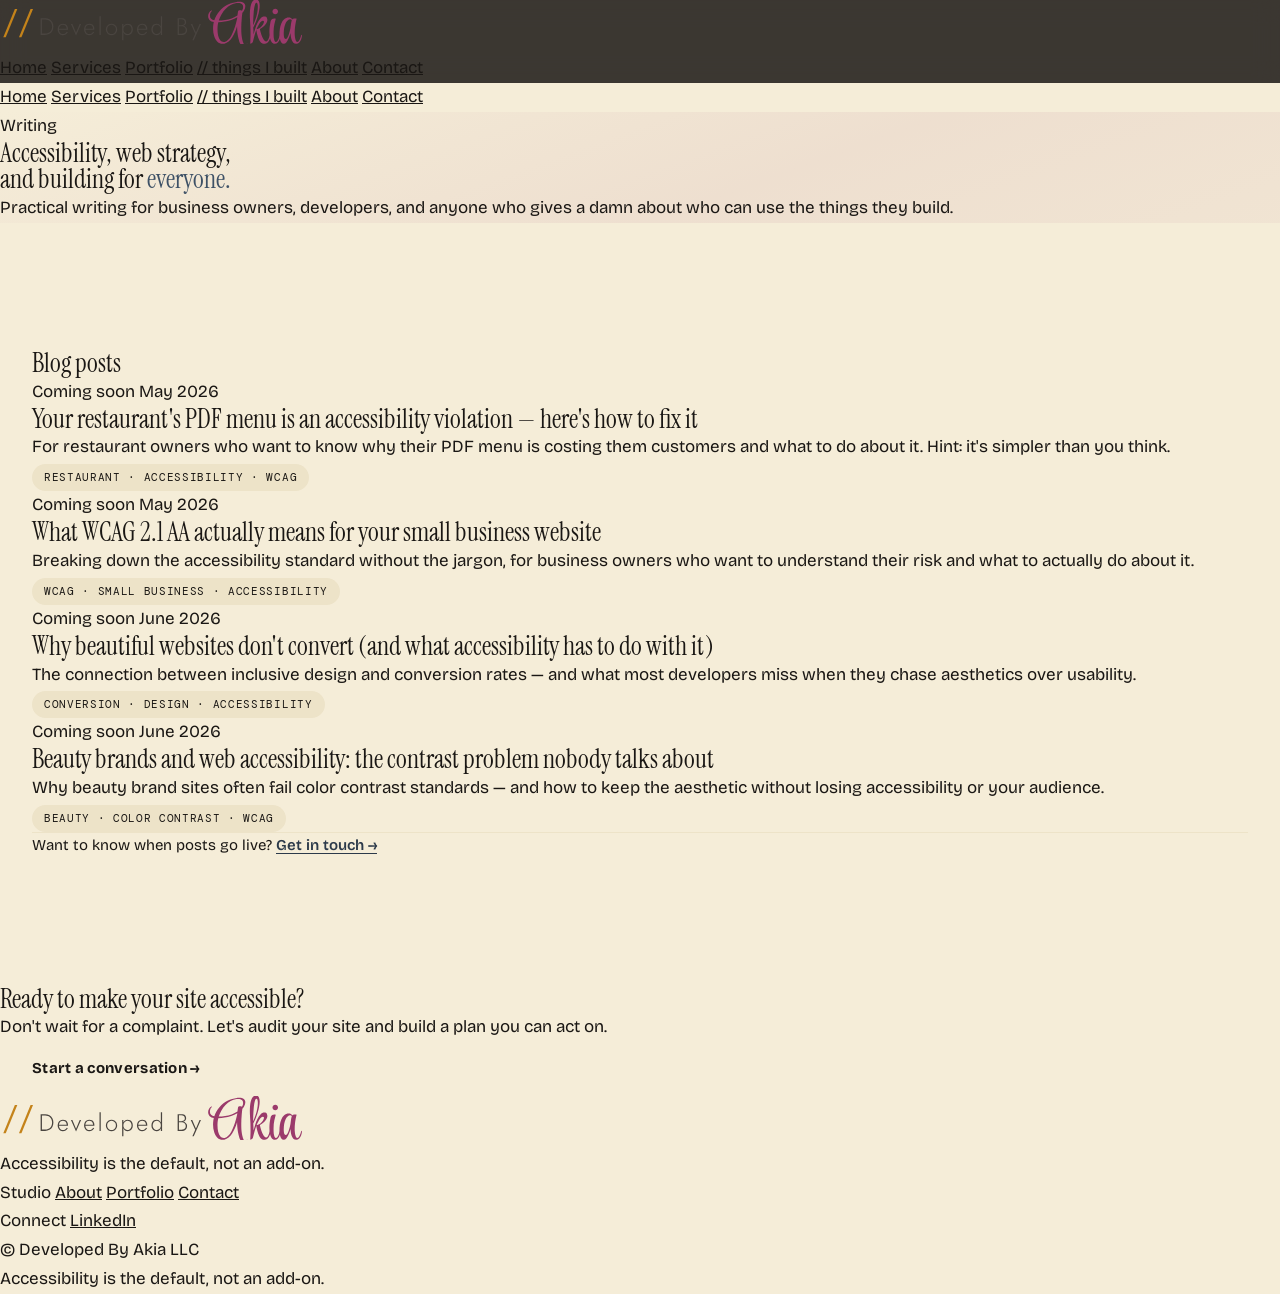
==== blog/index.html @ 96040da2 "initial commit" ====
<!DOCTYPE html>
<html lang="en">
<head>
  <meta charset="UTF-8" />
  <meta name="viewport" content="width=device-width, initial-scale=1.0" />
  <title>Blog — Developed By Akia</title>
  <meta name="description" content="Accessibility, web strategy, and building for everyone." />
  <meta property="og:title" content="Blog — Developed By Akia" />
  <meta property="og:description" content="Accessibility, web strategy, and building for everyone." />
  <meta property="og:type" content="website" />
  <meta property="og:url" content="https://developedbyakia.com/blog/" />
  <link rel="canonical" href="https://developedbyakia.com/blog/" />
  <link rel="preconnect" href="https://fonts.googleapis.com">
  <link rel="preconnect" href="https://fonts.gstatic.com" crossorigin>
  <link href="https://fonts.googleapis.com/css2?family=Bricolage+Grotesque:opsz,wght@12..96,400;12..96,500;12..96,700&family=DM+Mono:wght@400&family=Instrument+Serif:ital@0;1&display=swap" rel="stylesheet">
  <link rel="stylesheet" href="../css/tokens.css" />
  <link rel="stylesheet" href="../css/reset.css" />
  <link rel="stylesheet" href="../css/main.css" />
</head>
<body>
  <a class="skip-nav" href="#main-content">Skip to main content</a>

  <header class="nav" id="siteNav" role="banner" style="background: rgba(26,23,20,0.85); backdrop-filter: blur(12px);">
    <a href="/" class="logo" aria-label="Developed By Akia — home">
  <svg xmlns="http://www.w3.org/2000/svg" xmlns:xlink="http://www.w3.org/1999/xlink" viewBox="402 440 631 92" height="44" aria-hidden="true" focusable="false" style="display:block;"><defs><clipPath id="clip-logo-a"><rect x="0" width="43" y="0" height="91"/></clipPath><clipPath id="clip-logo-b"><rect x="0" width="44" y="0" height="91"/></clipPath></defs><g fill="#4a4540" fill-opacity="1"><g transform="translate(482.745191, 512.971784)"><g><path d="M 4.203125 -35 L 4.203125 0 L 6.953125 0 L 6.953125 -35 Z M 13.703125 0 C 17.097656 0 20.085938 -0.734375 22.671875 -2.203125 C 25.253906 -3.671875 27.269531 -5.710938 28.71875 -8.328125 C 30.175781 -10.941406 30.90625 -14 30.90625 -17.5 C 30.90625 -21 30.175781 -24.054688 28.71875 -26.671875 C 27.269531 -29.285156 25.253906 -31.328125 22.671875 -32.796875 C 20.085938 -34.265625 17.097656 -35 13.703125 -35 L 5.703125 -35 L 5.703125 -32.25 L 13.703125 -32.25 C 15.867188 -32.25 17.84375 -31.898438 19.625 -31.203125 C 21.40625 -30.503906 22.925781 -29.507812 24.1875 -28.21875 C 25.457031 -26.9375 26.4375 -25.382812 27.125 -23.5625 C 27.8125 -21.75 28.15625 -19.726562 28.15625 -17.5 C 28.15625 -15.269531 27.8125 -13.242188 27.125 -11.421875 C 26.4375 -9.609375 25.457031 -8.054688 24.1875 -6.765625 C 22.925781 -5.484375 21.40625 -4.492188 19.625 -3.796875 C 17.84375 -3.097656 15.867188 -2.75 13.703125 -2.75 L 5.703125 -2.75 L 5.703125 0 Z M 13.703125 0 "/></g></g></g><g fill="#4a4540" fill-opacity="1"><g transform="translate(520.64002, 512.971784)"><g><path d="M 12.59375 0.5 C 14.894531 0.5 16.90625 0.0234375 18.625 -0.921875 C 20.34375 -1.867188 21.851562 -3.34375 23.15625 -5.34375 L 21.046875 -6.703125 C 20.015625 -5.066406 18.835938 -3.863281 17.515625 -3.09375 C 16.203125 -2.332031 14.664062 -1.953125 12.90625 -1.953125 C 11.238281 -1.953125 9.78125 -2.347656 8.53125 -3.140625 C 7.28125 -3.941406 6.3125 -5.078125 5.625 -6.546875 C 4.9375 -8.015625 4.59375 -9.734375 4.59375 -11.703125 C 4.59375 -13.628906 4.941406 -15.300781 5.640625 -16.71875 C 6.347656 -18.132812 7.328125 -19.234375 8.578125 -20.015625 C 9.828125 -20.804688 11.300781 -21.203125 13 -21.203125 C 14.46875 -21.203125 15.785156 -20.847656 16.953125 -20.140625 C 18.117188 -19.441406 19.039062 -18.476562 19.71875 -17.25 C 20.40625 -16.019531 20.75 -14.617188 20.75 -13.046875 C 20.75 -12.785156 20.707031 -12.507812 20.625 -12.21875 C 20.539062 -11.9375 20.46875 -11.710938 20.40625 -11.546875 L 21.5 -13.09375 L 3.59375 -13.09375 L 3.59375 -10.84375 L 23.453125 -10.84375 C 23.484375 -11.007812 23.503906 -11.207031 23.515625 -11.4375 C 23.535156 -11.675781 23.546875 -11.894531 23.546875 -12.09375 C 23.546875 -14.332031 23.101562 -16.304688 22.21875 -18.015625 C 21.34375 -19.734375 20.113281 -21.078125 18.53125 -22.046875 C 16.945312 -23.015625 15.101562 -23.5 13 -23.5 C 10.832031 -23.5 8.914062 -22.988281 7.25 -21.96875 C 5.582031 -20.957031 4.28125 -19.550781 3.34375 -17.75 C 2.414062 -15.945312 1.953125 -13.878906 1.953125 -11.546875 C 1.953125 -9.210938 2.410156 -7.132812 3.328125 -5.3125 C 4.242188 -3.5 5.5 -2.078125 7.09375 -1.046875 C 8.695312 -0.015625 10.53125 0.5 12.59375 0.5 Z M 12.59375 0.5 "/></g></g></g><g fill="#4a4540" fill-opacity="1"><g transform="translate(550.186098, 512.971784)"><g><path d="M 0.203125 -23 L 10.796875 1.34375 L 21.40625 -23 L 18.453125 -23 L 10.796875 -4.25 L 3.15625 -23 Z M 0.203125 -23 "/></g></g></g><g fill="#4a4540" fill-opacity="1"><g transform="translate(575.832786, 512.971784)"><g><path d="M 12.59375 0.5 C 14.894531 0.5 16.90625 0.0234375 18.625 -0.921875 C 20.34375 -1.867188 21.851562 -3.34375 23.15625 -5.34375 L 21.046875 -6.703125 C 20.015625 -5.066406 18.835938 -3.863281 17.515625 -3.09375 C 16.203125 -2.332031 14.664062 -1.953125 12.90625 -1.953125 C 11.238281 -1.953125 9.78125 -2.347656 8.53125 -3.140625 C 7.28125 -3.941406 6.3125 -5.078125 5.625 -6.546875 C 4.9375 -8.015625 4.59375 -9.734375 4.59375 -11.703125 C 4.59375 -13.628906 4.941406 -15.300781 5.640625 -16.71875 C 6.347656 -18.132812 7.328125 -19.234375 8.578125 -20.015625 C 9.828125 -20.804688 11.300781 -21.203125 13 -21.203125 C 14.46875 -21.203125 15.785156 -20.847656 16.953125 -20.140625 C 18.117188 -19.441406 19.039062 -18.476562 19.71875 -17.25 C 20.40625 -16.019531 20.75 -14.617188 20.75 -13.046875 C 20.75 -12.785156 20.707031 -12.507812 20.625 -12.21875 C 20.539062 -11.9375 20.46875 -11.710938 20.40625 -11.546875 L 21.5 -13.09375 L 3.59375 -13.09375 L 3.59375 -10.84375 L 23.453125 -10.84375 C 23.484375 -11.007812 23.503906 -11.207031 23.515625 -11.4375 C 23.535156 -11.675781 23.546875 -11.894531 23.546875 -12.09375 C 23.546875 -14.332031 23.101562 -16.304688 22.21875 -18.015625 C 21.34375 -19.734375 20.113281 -21.078125 18.53125 -22.046875 C 16.945312 -23.015625 15.101562 -23.5 13 -23.5 C 10.832031 -23.5 8.914062 -22.988281 7.25 -21.96875 C 5.582031 -20.957031 4.28125 -19.550781 3.34375 -17.75 C 2.414062 -15.945312 1.953125 -13.878906 1.953125 -11.546875 C 1.953125 -9.210938 2.410156 -7.132812 3.328125 -5.3125 C 4.242188 -3.5 5.5 -2.078125 7.09375 -1.046875 C 8.695312 -0.015625 10.53125 0.5 12.59375 0.5 Z M 12.59375 0.5 "/></g></g></g><g fill="#4a4540" fill-opacity="1"><g transform="translate(606.128785, 512.971784)"><g><path d="M 3.953125 -39 L 3.953125 0 L 6.546875 0 L 6.546875 -39 Z M 3.953125 -39 "/></g></g></g><g fill="#4a4540" fill-opacity="1"><g transform="translate(621.427109, 512.971784)"><g><path d="M 1.953125 -11.5 C 1.953125 -9.195312 2.46875 -7.132812 3.5 -5.3125 C 4.53125 -3.5 5.9375 -2.078125 7.71875 -1.046875 C 9.507812 -0.015625 11.519531 0.5 13.75 0.5 C 15.976562 0.5 17.984375 -0.015625 19.765625 -1.046875 C 21.554688 -2.078125 22.96875 -3.5 24 -5.3125 C 25.03125 -7.132812 25.546875 -9.195312 25.546875 -11.5 C 25.546875 -13.832031 25.03125 -15.898438 24 -17.703125 C 22.96875 -19.503906 21.554688 -20.921875 19.765625 -21.953125 C 17.984375 -22.984375 15.976562 -23.5 13.75 -23.5 C 11.519531 -23.5 9.507812 -22.984375 7.71875 -21.953125 C 5.9375 -20.921875 4.53125 -19.503906 3.5 -17.703125 C 2.46875 -15.898438 1.953125 -13.832031 1.953125 -11.5 Z M 4.59375 -11.5 C 4.59375 -13.363281 4.992188 -15.007812 5.796875 -16.4375 C 6.597656 -17.875 7.691406 -19 9.078125 -19.8125 C 10.460938 -20.632812 12.019531 -21.046875 13.75 -21.046875 C 15.476562 -21.046875 17.035156 -20.632812 18.421875 -19.8125 C 19.804688 -19 20.898438 -17.867188 21.703125 -16.421875 C 22.503906 -14.972656 22.90625 -13.332031 22.90625 -11.5 C 22.90625 -9.632812 22.503906 -7.984375 21.703125 -6.546875 C 20.898438 -5.117188 19.804688 -3.992188 18.421875 -3.171875 C 17.035156 -2.359375 15.476562 -1.953125 13.75 -1.953125 C 12.019531 -1.953125 10.460938 -2.359375 9.078125 -3.171875 C 7.691406 -3.992188 6.597656 -5.117188 5.796875 -6.546875 C 4.992188 -7.984375 4.59375 -9.632812 4.59375 -11.5 Z M 4.59375 -11.5 "/></g></g></g><g fill="#4a4540" fill-opacity="1"><g transform="translate(653.722802, 512.971784)"><g><path d="M 6.296875 11 L 6.296875 -23 L 3.703125 -23 L 3.703125 11 Z M 25.953125 -11.5 C 25.953125 -14 25.457031 -16.140625 24.46875 -17.921875 C 23.488281 -19.703125 22.15625 -21.078125 20.46875 -22.046875 C 18.789062 -23.015625 16.914062 -23.5 14.84375 -23.5 C 12.914062 -23.5 11.21875 -22.972656 9.75 -21.921875 C 8.28125 -20.867188 7.132812 -19.441406 6.3125 -17.640625 C 5.5 -15.847656 5.09375 -13.800781 5.09375 -11.5 C 5.09375 -9.226562 5.5 -7.1875 6.3125 -5.375 C 7.132812 -3.5625 8.28125 -2.128906 9.75 -1.078125 C 11.21875 -0.0234375 12.914062 0.5 14.84375 0.5 C 16.914062 0.5 18.789062 0.015625 20.46875 -0.953125 C 22.15625 -1.921875 23.488281 -3.300781 24.46875 -5.09375 C 25.457031 -6.894531 25.953125 -9.03125 25.953125 -11.5 Z M 23.34375 -11.5 C 23.34375 -9.5 22.941406 -7.78125 22.140625 -6.34375 C 21.347656 -4.914062 20.285156 -3.828125 18.953125 -3.078125 C 17.617188 -2.328125 16.132812 -1.953125 14.5 -1.953125 C 13.101562 -1.953125 11.769531 -2.367188 10.5 -3.203125 C 9.226562 -4.035156 8.207031 -5.164062 7.4375 -6.59375 C 6.675781 -8.03125 6.296875 -9.664062 6.296875 -11.5 C 6.296875 -13.332031 6.675781 -14.960938 7.4375 -16.390625 C 8.207031 -17.828125 9.226562 -18.960938 10.5 -19.796875 C 11.769531 -20.628906 13.101562 -21.046875 14.5 -21.046875 C 16.132812 -21.046875 17.617188 -20.671875 18.953125 -19.921875 C 20.285156 -19.171875 21.347656 -18.078125 22.140625 -16.640625 C 22.941406 -15.210938 23.34375 -13.5 23.34375 -11.5 Z M 23.34375 -11.5 "/></g></g></g><g fill="#4a4540" fill-opacity="1"><g transform="translate(686.41842, 512.971784)"><g><path d="M 12.59375 0.5 C 14.894531 0.5 16.90625 0.0234375 18.625 -0.921875 C 20.34375 -1.867188 21.851562 -3.34375 23.15625 -5.34375 L 21.046875 -6.703125 C 20.015625 -5.066406 18.835938 -3.863281 17.515625 -3.09375 C 16.203125 -2.332031 14.664062 -1.953125 12.90625 -1.953125 C 11.238281 -1.953125 9.78125 -2.347656 8.53125 -3.140625 C 7.28125 -3.941406 6.3125 -5.078125 5.625 -6.546875 C 4.9375 -8.015625 4.59375 -9.734375 4.59375 -11.703125 C 4.59375 -13.628906 4.941406 -15.300781 5.640625 -16.71875 C 6.347656 -18.132812 7.328125 -19.234375 8.578125 -20.015625 C 9.828125 -20.804688 11.300781 -21.203125 13 -21.203125 C 14.46875 -21.203125 15.785156 -20.847656 16.953125 -20.140625 C 18.117188 -19.441406 19.039062 -18.476562 19.71875 -17.25 C 20.40625 -16.019531 20.75 -14.617188 20.75 -13.046875 C 20.75 -12.785156 20.707031 -12.507812 20.625 -12.21875 C 20.539062 -11.9375 20.46875 -11.710938 20.40625 -11.546875 L 21.5 -13.09375 L 3.59375 -13.09375 L 3.59375 -10.84375 L 23.453125 -10.84375 C 23.484375 -11.007812 23.503906 -11.207031 23.515625 -11.4375 C 23.535156 -11.675781 23.546875 -11.894531 23.546875 -12.09375 C 23.546875 -14.332031 23.101562 -16.304688 22.21875 -18.015625 C 21.34375 -19.734375 20.113281 -21.078125 18.53125 -22.046875 C 16.945312 -23.015625 15.101562 -23.5 13 -23.5 C 10.832031 -23.5 8.914062 -22.988281 7.25 -21.96875 C 5.582031 -20.957031 4.28125 -19.550781 3.34375 -17.75 C 2.414062 -15.945312 1.953125 -13.878906 1.953125 -11.546875 C 1.953125 -9.210938 2.410156 -7.132812 3.328125 -5.3125 C 4.242188 -3.5 5.5 -2.078125 7.09375 -1.046875 C 8.695312 -0.015625 10.53125 0.5 12.59375 0.5 Z M 12.59375 0.5 "/></g></g></g><g fill="#4a4540" fill-opacity="1"><g transform="translate(716.714431, 512.971784)"><g><path d="M 21.59375 -39 L 21.59375 0 L 24.203125 0 L 24.203125 -39 Z M 1.953125 -11.5 C 1.953125 -9.03125 2.453125 -6.894531 3.453125 -5.09375 C 4.453125 -3.300781 5.789062 -1.921875 7.46875 -0.953125 C 9.15625 0.015625 11.015625 0.5 13.046875 0.5 C 15.046875 0.5 16.757812 -0.0234375 18.1875 -1.078125 C 19.625 -2.128906 20.75 -3.5625 21.5625 -5.375 C 22.382812 -7.1875 22.796875 -9.226562 22.796875 -11.5 C 22.796875 -13.800781 22.382812 -15.847656 21.5625 -17.640625 C 20.75 -19.441406 19.625 -20.867188 18.1875 -21.921875 C 16.757812 -22.972656 15.046875 -23.5 13.046875 -23.5 C 11.015625 -23.5 9.15625 -23.015625 7.46875 -22.046875 C 5.789062 -21.078125 4.453125 -19.703125 3.453125 -17.921875 C 2.453125 -16.140625 1.953125 -14 1.953125 -11.5 Z M 4.59375 -11.5 C 4.59375 -13.5 4.984375 -15.210938 5.765625 -16.640625 C 6.554688 -18.078125 7.625 -19.171875 8.96875 -19.921875 C 10.320312 -20.671875 11.800781 -21.046875 13.40625 -21.046875 C 14.832031 -21.046875 16.171875 -20.628906 17.421875 -19.796875 C 18.671875 -18.960938 19.675781 -17.828125 20.4375 -16.390625 C 21.207031 -14.960938 21.59375 -13.332031 21.59375 -11.5 C 21.59375 -9.664062 21.207031 -8.03125 20.4375 -6.59375 C 19.675781 -5.164062 18.671875 -4.035156 17.421875 -3.203125 C 16.171875 -2.367188 14.832031 -1.953125 13.40625 -1.953125 C 11.800781 -1.953125 10.320312 -2.328125 8.96875 -3.078125 C 7.625 -3.828125 6.554688 -4.914062 5.765625 -6.34375 C 4.984375 -7.78125 4.59375 -9.5 4.59375 -11.5 Z M 4.59375 -11.5 "/></g></g></g><g fill="#4a4540" fill-opacity="1"><g transform="translate(749.410061, 512.971784)"><g/></g></g><g fill="#4a4540" fill-opacity="1"><g transform="translate(769.207674, 512.971784)"><g><path d="M 6.34375 -18.796875 L 12 -18.796875 C 13.96875 -18.796875 15.703125 -19.085938 17.203125 -19.671875 C 18.703125 -20.253906 19.875 -21.117188 20.71875 -22.265625 C 21.570312 -23.421875 22 -24.847656 22 -26.546875 C 22 -28.410156 21.582031 -29.96875 20.75 -31.21875 C 19.914062 -32.46875 18.738281 -33.410156 17.21875 -34.046875 C 15.707031 -34.679688 13.898438 -35 11.796875 -35 L 4.203125 -35 L 4.203125 0 L 12.296875 0 C 14.566406 0 16.578125 -0.363281 18.328125 -1.09375 C 20.078125 -1.832031 21.453125 -2.953125 22.453125 -4.453125 C 23.453125 -5.953125 23.953125 -7.851562 23.953125 -10.15625 C 23.953125 -11.75 23.625 -13.132812 22.96875 -14.3125 C 22.320312 -15.5 21.457031 -16.476562 20.375 -17.25 C 19.289062 -18.019531 18.066406 -18.59375 16.703125 -18.96875 C 15.335938 -19.351562 13.9375 -19.546875 12.5 -19.546875 L 6.34375 -19.546875 L 6.34375 -17.953125 L 12.296875 -17.953125 C 13.492188 -17.953125 14.617188 -17.785156 15.671875 -17.453125 C 16.722656 -17.117188 17.664062 -16.625 18.5 -15.96875 C 19.332031 -15.320312 19.984375 -14.523438 20.453125 -13.578125 C 20.921875 -12.628906 21.15625 -11.535156 21.15625 -10.296875 C 21.15625 -8.566406 20.785156 -7.125 20.046875 -5.96875 C 19.316406 -4.820312 18.285156 -3.945312 16.953125 -3.34375 C 15.617188 -2.75 14.066406 -2.453125 12.296875 -2.453125 L 6.953125 -2.453125 L 6.953125 -32.546875 L 11.796875 -32.546875 C 14.066406 -32.546875 15.875 -32.003906 17.21875 -30.921875 C 18.570312 -29.835938 19.25 -28.332031 19.25 -26.40625 C 19.25 -25.03125 18.914062 -23.898438 18.25 -23.015625 C 17.582031 -22.140625 16.679688 -21.484375 15.546875 -21.046875 C 14.410156 -20.617188 13.160156 -20.40625 11.796875 -20.40625 L 6.34375 -20.40625 Z M 6.34375 -18.796875 "/></g></g></g><g fill="#4a4540" fill-opacity="1"><g transform="translate(800.653518, 512.971784)"><g><path d="M 21.5 -23 L 18.59375 -23 L 10.453125 -3.5 L 11.65625 -3.40625 L 3.296875 -23 L 0.203125 -23 L 9.5 -2.34375 L 3.59375 11 L 6.5 11 Z M 21.5 -23 "/></g></g></g><g fill="#9b3a6b" fill-opacity="1"><g transform="translate(839.363752, 531.098142)"><g><path d="M 80.09375 1.6875 L 80.09375 2.546875 C 80.09375 6.171875 78.359375 7.984375 74.890625 7.984375 L 74.15625 7.984375 C 71.65625 7.742188 69.476562 6.515625 67.625 4.296875 C 65.769531 2.078125 64.21875 -0.863281 62.96875 -4.53125 C 61.71875 -8.207031 60.734375 -12.265625 60.015625 -16.703125 C 59.523438 -19.765625 59.140625 -22.925781 58.859375 -26.1875 C 58.578125 -29.457031 58.394531 -32.742188 58.3125 -36.046875 C 57.1875 -32.015625 55.753906 -27.984375 54.015625 -23.953125 C 52.285156 -19.921875 50.289062 -16.191406 48.03125 -12.765625 C 45.769531 -9.335938 43.285156 -6.472656 40.578125 -4.171875 C 37.878906 -1.867188 34.957031 -0.4375 31.8125 0.125 C 30.601562 0.363281 29.394531 0.484375 28.1875 0.484375 C 23.832031 0.484375 20.160156 -0.984375 17.171875 -3.921875 C 14.191406 -6.867188 11.9375 -10.78125 10.40625 -15.65625 C 8.875 -20.539062 8.109375 -25.847656 8.109375 -31.578125 C 8.109375 -32.140625 8.128906 -32.703125 8.171875 -33.265625 C 8.210938 -33.835938 8.234375 -34.40625 8.234375 -34.96875 C 8.472656 -38.507812 8.953125 -41.894531 9.671875 -45.125 C 6.203125 -45.769531 3.359375 -47.0625 1.140625 -49 C -1.066406 -50.9375 -2.171875 -53.757812 -2.171875 -57.46875 C -2.171875 -59.726562 -1.609375 -61.925781 -0.484375 -64.0625 C 0.640625 -66.195312 2.332031 -67.867188 4.59375 -69.078125 C 4.757812 -69.160156 4.921875 -69.203125 5.078125 -69.203125 C 5.566406 -69.203125 5.8125 -68.960938 5.8125 -68.484375 C 5.8125 -67.992188 5.609375 -67.628906 5.203125 -67.390625 C 3.910156 -66.503906 2.984375 -65.171875 2.421875 -63.390625 C 1.859375 -61.617188 1.578125 -59.847656 1.578125 -58.078125 C 1.578125 -55.410156 2.398438 -53.3125 4.046875 -51.78125 C 5.703125 -50.25 7.941406 -49.203125 10.765625 -48.640625 C 13.109375 -55.816406 16.675781 -62.144531 21.46875 -67.625 C 26.269531 -73.113281 31.851562 -77.550781 38.21875 -80.9375 C 44.59375 -84.320312 51.171875 -86.378906 57.953125 -87.109375 C 58.753906 -87.191406 59.519531 -87.25 60.25 -87.28125 C 60.976562 -87.320312 61.664062 -87.34375 62.3125 -87.34375 C 67.0625 -87.34375 70.460938 -86.4375 72.515625 -84.625 C 74.578125 -82.8125 75.609375 -80.570312 75.609375 -77.90625 C 75.609375 -75.164062 74.722656 -72.222656 72.953125 -69.078125 C 72.390625 -68.191406 71.804688 -67.304688 71.203125 -66.421875 C 70.597656 -65.535156 69.972656 -64.6875 69.328125 -63.875 C 68.921875 -60.726562 68.453125 -56.269531 67.921875 -50.5 C 67.398438 -44.738281 67.140625 -38.59375 67.140625 -32.0625 C 67.140625 -29.476562 67.179688 -26.894531 67.265625 -24.3125 C 67.347656 -21.738281 67.550781 -19.160156 67.875 -16.578125 C 68.195312 -13.910156 68.679688 -11.066406 69.328125 -8.046875 C 69.972656 -5.023438 70.816406 -2.421875 71.859375 -0.234375 C 72.910156 1.941406 74.160156 3.066406 75.609375 3.140625 L 75.859375 3.140625 C 76.503906 3.222656 77.085938 3.039062 77.609375 2.59375 C 78.128906 2.15625 78.429688 1.691406 78.515625 1.203125 C 78.597656 0.640625 78.84375 0.359375 79.25 0.359375 C 79.8125 0.359375 80.09375 0.800781 80.09375 1.6875 Z M 58.671875 -53.359375 L 58.796875 -55.171875 C 54.921875 -52.828125 50.6875 -50.890625 46.09375 -49.359375 C 41.5 -47.828125 36.898438 -46.675781 32.296875 -45.90625 C 27.703125 -45.144531 23.304688 -44.679688 19.109375 -44.515625 C 18.390625 -41.773438 17.90625 -38.992188 17.65625 -36.171875 C 17.582031 -35.046875 17.523438 -33.9375 17.484375 -32.84375 C 17.441406 -31.757812 17.421875 -30.648438 17.421875 -29.515625 C 17.421875 -24.753906 17.882812 -20.359375 18.8125 -16.328125 C 19.738281 -12.296875 21.171875 -9.085938 23.109375 -6.703125 C 25.046875 -4.328125 27.460938 -3.140625 30.359375 -3.140625 C 30.679688 -3.140625 31.003906 -3.160156 31.328125 -3.203125 C 31.648438 -3.242188 31.972656 -3.304688 32.296875 -3.390625 C 34.960938 -3.867188 37.484375 -5.335938 39.859375 -7.796875 C 42.242188 -10.265625 44.441406 -13.375 46.453125 -17.125 C 48.472656 -20.875 50.289062 -24.90625 51.90625 -29.21875 C 53.519531 -33.53125 54.847656 -37.828125 55.890625 -42.109375 C 56.378906 -44.117188 56.882812 -46.070312 57.40625 -47.96875 C 57.925781 -49.863281 58.347656 -51.660156 58.671875 -53.359375 Z M 59.15625 -58.4375 C 59.320312 -60.445312 59.546875 -62.316406 59.828125 -64.046875 C 60.109375 -65.785156 60.410156 -67.34375 60.734375 -68.71875 C 60.816406 -68.957031 61.195312 -69.175781 61.875 -69.375 C 62.5625 -69.582031 63.351562 -69.6875 64.25 -69.6875 C 64.96875 -69.6875 65.707031 -69.601562 66.46875 -69.4375 C 67.238281 -69.28125 67.945312 -68.960938 68.59375 -68.484375 L 69.078125 -69.4375 C 70.367188 -72.019531 71.015625 -74.398438 71.015625 -76.578125 C 71.015625 -79.003906 70.1875 -81.019531 68.53125 -82.625 C 66.882812 -84.238281 64.242188 -85.046875 60.609375 -85.046875 C 60.128906 -85.046875 59.625 -85.023438 59.09375 -84.984375 C 58.570312 -84.953125 58.03125 -84.894531 57.46875 -84.8125 C 52.945312 -84.25 48.726562 -82.835938 44.8125 -80.578125 C 40.90625 -78.316406 37.335938 -75.472656 34.109375 -72.046875 C 30.890625 -68.617188 28.085938 -64.847656 25.703125 -60.734375 C 23.328125 -56.617188 21.453125 -52.382812 20.078125 -48.03125 C 24.191406 -48.1875 28.566406 -48.585938 33.203125 -49.234375 C 37.847656 -49.878906 42.425781 -50.945312 46.9375 -52.4375 C 51.457031 -53.9375 55.53125 -55.9375 59.15625 -58.4375 Z M 59.15625 -58.4375 "/></g></g></g><g fill="#9b3a6b" fill-opacity="1"><g transform="translate(922.713892, 531.098142)"><g><path d="M 8.828125 -33.640625 C 8.992188 -31.453125 9.113281 -29.085938 9.1875 -26.546875 C 9.269531 -24.015625 9.351562 -21.457031 9.4375 -18.875 C 10.320312 -22.5 11.429688 -26.445312 12.765625 -30.71875 C 14.097656 -35 15.691406 -39.09375 17.546875 -43 C 19.398438 -46.914062 21.535156 -50.125 23.953125 -52.625 C 26.367188 -55.125 29.070312 -56.375 32.0625 -56.375 C 34.644531 -56.375 36.335938 -55.609375 37.140625 -54.078125 C 37.953125 -52.546875 38.359375 -50.929688 38.359375 -49.234375 C 38.359375 -47.054688 37.507812 -44.695312 35.8125 -42.15625 C 34.113281 -39.625 32.070312 -37.285156 29.6875 -35.140625 C 27.3125 -33.003906 25 -31.375 22.75 -30.25 C 22.90625 -29.113281 23.265625 -27.5 23.828125 -25.40625 C 24.398438 -23.3125 25.085938 -21.050781 25.890625 -18.625 C 26.691406 -16.207031 27.632812 -13.910156 28.71875 -11.734375 C 29.8125 -9.554688 30.941406 -7.78125 32.109375 -6.40625 C 33.285156 -5.039062 34.519531 -4.359375 35.8125 -4.359375 C 36.9375 -4.359375 37.863281 -4.859375 38.59375 -5.859375 C 39.320312 -6.867188 39.882812 -7.78125 40.28125 -8.59375 C 41.332031 -10.851562 42.382812 -13.71875 43.4375 -17.1875 C 43.757812 -17.90625 44.082031 -18.265625 44.40625 -18.265625 C 44.800781 -18.265625 45 -17.78125 45 -16.8125 L 45 -16.328125 C 44.925781 -14.640625 44.546875 -12.722656 43.859375 -10.578125 C 43.171875 -8.441406 42.265625 -6.488281 41.140625 -4.71875 C 40.171875 -3.1875 39 -1.9375 37.625 -0.96875 C 36.25 0 34.71875 0.523438 33.03125 0.609375 L 32.296875 0.609375 C 29.078125 0.609375 26.578125 -0.316406 24.796875 -2.171875 C 23.023438 -4.023438 21.535156 -6.40625 20.328125 -9.3125 C 19.441406 -11.414062 18.632812 -13.71875 17.90625 -16.21875 C 17.175781 -18.71875 16.585938 -21.054688 16.140625 -23.234375 C 15.703125 -25.410156 15.40625 -27.101562 15.25 -28.3125 C 15.25 -28.46875 15.265625 -28.566406 15.296875 -28.609375 C 15.335938 -28.648438 15.359375 -28.710938 15.359375 -28.796875 L 15.25 -28.796875 C 13.71875 -24.597656 12.40625 -20.503906 11.3125 -16.515625 C 10.21875 -12.523438 9.472656 -9.476562 9.078125 -7.375 C 9.078125 -7.21875 8.992188 -7.054688 8.828125 -6.890625 C 8.585938 -4.878906 8.144531 -3.429688 7.5 -2.546875 C 6.125 -0.523438 4.390625 0.484375 2.296875 0.484375 C 2.460938 -0.160156 2.582031 -1.328125 2.65625 -3.015625 C 2.738281 -4.710938 2.820312 -6.734375 2.90625 -9.078125 C 2.988281 -10.691406 3.046875 -12.320312 3.078125 -13.96875 C 3.117188 -15.625 3.140625 -17.300781 3.140625 -19 L 3.140625 -20.328125 C 3.140625 -25.085938 3.054688 -29.644531 2.890625 -34 C 2.734375 -38.351562 2.492188 -42.546875 2.171875 -46.578125 C 2.097656 -47.953125 2 -49.828125 1.875 -52.203125 C 1.75 -54.585938 1.6875 -57.191406 1.6875 -60.015625 C 1.6875 -63.472656 1.847656 -67.078125 2.171875 -70.828125 C 2.492188 -74.585938 3.097656 -78.054688 3.984375 -81.234375 C 4.878906 -84.421875 6.171875 -87.003906 7.859375 -88.984375 C 9.554688 -90.960938 11.734375 -91.953125 14.390625 -91.953125 C 17.378906 -91.953125 19.4375 -90.757812 20.5625 -88.375 C 21.695312 -86 22.265625 -83.117188 22.265625 -79.734375 C 22.265625 -76.265625 21.878906 -72.59375 21.109375 -68.71875 C 20.347656 -64.84375 19.503906 -61.3125 18.578125 -58.125 C 17.648438 -54.945312 16.941406 -52.671875 16.453125 -51.296875 C 15.398438 -48.316406 14.207031 -45.289062 12.875 -42.21875 C 11.550781 -39.15625 10.203125 -36.296875 8.828125 -33.640625 Z M 18.390625 -76.09375 L 18.390625 -77.4375 C 18.304688 -79.769531 18.039062 -81.703125 17.59375 -83.234375 C 17.15625 -84.765625 16.453125 -85.53125 15.484375 -85.53125 C 14.515625 -85.53125 13.644531 -84.5625 12.875 -82.625 C 12.113281 -80.695312 11.453125 -78.035156 10.890625 -74.640625 C 10.398438 -71.660156 10.015625 -68.4375 9.734375 -64.96875 C 9.453125 -61.5 9.226562 -58.109375 9.0625 -54.796875 C 8.90625 -51.492188 8.785156 -48.570312 8.703125 -46.03125 C 8.628906 -43.488281 8.59375 -41.695312 8.59375 -40.65625 C 8.59375 -40.332031 8.59375 -39.945312 8.59375 -39.5 C 8.59375 -39.0625 8.628906 -38.597656 8.703125 -38.109375 C 10.484375 -42.140625 12.097656 -46.375 13.546875 -50.8125 C 15.003906 -55.25 16.175781 -59.644531 17.0625 -64 C 17.945312 -68.351562 18.390625 -72.382812 18.390625 -76.09375 Z M 15.734375 -30 C 18.796875 -30.488281 21.472656 -31.679688 23.765625 -33.578125 C 26.066406 -35.472656 27.882812 -37.546875 29.21875 -39.796875 C 30.550781 -42.054688 31.21875 -43.953125 31.21875 -45.484375 C 31.21875 -47.015625 30.53125 -47.78125 29.15625 -47.78125 C 27.707031 -47.78125 26.273438 -47.070312 24.859375 -45.65625 C 23.453125 -44.25 22.140625 -42.535156 20.921875 -40.515625 C 19.710938 -38.503906 18.664062 -36.53125 17.78125 -34.59375 C 16.894531 -32.664062 16.210938 -31.132812 15.734375 -30 Z M 15.734375 -30 "/></g></g></g><g fill="#9b3a6b" fill-opacity="1"><g transform="translate(963.118754, 531.098142)"><g><path d="M 25.53125 -16.8125 L 25.53125 -16.328125 C 25.363281 -14.234375 24.796875 -11.851562 23.828125 -9.1875 C 22.859375 -6.53125 21.507812 -4.234375 19.78125 -2.296875 C 18.050781 -0.359375 15.972656 0.609375 13.546875 0.609375 C 10.640625 0.609375 8.359375 -0.617188 6.703125 -3.078125 C 5.054688 -5.546875 3.890625 -8.691406 3.203125 -12.515625 C 2.515625 -16.347656 2.171875 -20.363281 2.171875 -24.5625 C 2.171875 -28.03125 2.351562 -31.394531 2.71875 -34.65625 C 3.082031 -37.925781 3.523438 -40.789062 4.046875 -43.25 C 4.578125 -45.707031 5.082031 -47.460938 5.5625 -48.515625 C 6.050781 -49.484375 6.835938 -50.390625 7.921875 -51.234375 C 9.015625 -52.078125 10.488281 -52.5 12.34375 -52.5 C 13.382812 -52.5 14.429688 -52.378906 15.484375 -52.140625 C 14.679688 -49.316406 13.710938 -45.40625 12.578125 -40.40625 C 11.453125 -35.40625 10.890625 -29.878906 10.890625 -23.828125 C 10.890625 -21.734375 10.925781 -19.492188 11 -17.109375 C 11.082031 -14.734375 11.285156 -12.515625 11.609375 -10.453125 C 11.929688 -8.398438 12.4375 -6.726562 13.125 -5.4375 C 13.8125 -4.15625 14.71875 -3.515625 15.84375 -3.515625 L 15.96875 -3.515625 C 16.613281 -3.515625 17.316406 -3.832031 18.078125 -4.46875 C 18.847656 -5.113281 19.675781 -6.328125 20.5625 -8.109375 C 21.769531 -10.441406 22.898438 -13.46875 23.953125 -17.1875 C 24.117188 -17.90625 24.441406 -18.265625 24.921875 -18.265625 C 25.328125 -18.265625 25.53125 -17.78125 25.53125 -16.8125 Z M 20.203125 -67.03125 C 20.203125 -65.414062 19.632812 -64.039062 18.5 -62.90625 C 17.375 -61.78125 16.003906 -61.21875 14.390625 -61.21875 C 12.859375 -61.21875 11.507812 -61.78125 10.34375 -62.90625 C 9.175781 -64.039062 8.59375 -65.414062 8.59375 -67.03125 C 8.59375 -68.632812 9.175781 -70 10.34375 -71.125 C 11.507812 -72.257812 12.859375 -72.828125 14.390625 -72.828125 C 16.003906 -72.828125 17.375 -72.257812 18.5 -71.125 C 19.632812 -70 20.203125 -68.632812 20.203125 -67.03125 Z M 20.203125 -67.03125 "/></g></g></g><g fill="#9b3a6b" fill-opacity="1"><g transform="translate(984.047021, 531.098142)"><g><path d="M 49.359375 -16.8125 L 49.359375 -16.328125 C 49.203125 -14.234375 48.640625 -11.851562 47.671875 -9.1875 C 46.703125 -6.53125 45.347656 -4.234375 43.609375 -2.296875 C 41.878906 -0.359375 39.804688 0.609375 37.390625 0.609375 C 34.890625 0.609375 32.867188 -0.175781 31.328125 -1.75 C 29.796875 -3.320312 28.609375 -5.335938 27.765625 -7.796875 C 26.921875 -10.265625 26.335938 -12.765625 26.015625 -15.296875 C 25.691406 -17.835938 25.53125 -20.078125 25.53125 -22.015625 C 24.5625 -18.390625 23.328125 -14.863281 21.828125 -11.4375 C 20.335938 -8.007812 18.707031 -5.1875 16.9375 -2.96875 C 15.164062 -0.75 13.226562 0.398438 11.125 0.484375 L 11.015625 0.484375 C 9.078125 0.484375 7.460938 -0.421875 6.171875 -2.234375 C 4.878906 -4.046875 3.929688 -6.441406 3.328125 -9.421875 C 2.722656 -12.410156 2.378906 -15.640625 2.296875 -19.109375 L 2.296875 -20.328125 C 2.296875 -23.554688 2.578125 -27.125 3.140625 -31.03125 C 3.710938 -34.945312 4.722656 -38.675781 6.171875 -42.21875 C 7.617188 -45.769531 9.613281 -48.691406 12.15625 -50.984375 C 14.695312 -53.285156 17.941406 -54.4375 21.890625 -54.4375 C 23.429688 -54.4375 24.828125 -54.09375 26.078125 -53.40625 C 27.328125 -52.726562 28.234375 -51.742188 28.796875 -50.453125 C 29.359375 -51.097656 30.125 -51.617188 31.09375 -52.015625 C 32.0625 -52.421875 33.226562 -52.625 34.59375 -52.625 C 35.082031 -52.625 35.628906 -52.582031 36.234375 -52.5 C 36.835938 -52.425781 37.460938 -52.304688 38.109375 -52.140625 C 37.628906 -50.285156 37.066406 -47.742188 36.421875 -44.515625 C 35.773438 -41.296875 35.226562 -37.769531 34.78125 -33.9375 C 34.34375 -30.101562 34.125 -26.375 34.125 -22.75 L 34.125 -22.265625 C 34.125 -20.734375 34.203125 -18.914062 34.359375 -16.8125 C 34.515625 -14.71875 34.796875 -12.640625 35.203125 -10.578125 C 35.609375 -8.523438 36.171875 -6.832031 36.890625 -5.5 C 37.617188 -4.175781 38.550781 -3.515625 39.6875 -3.515625 L 39.796875 -3.515625 C 40.441406 -3.515625 41.148438 -3.832031 41.921875 -4.46875 C 42.691406 -5.113281 43.519531 -6.328125 44.40625 -8.109375 C 45.613281 -10.441406 46.738281 -13.46875 47.78125 -17.1875 C 47.945312 -17.90625 48.269531 -18.265625 48.75 -18.265625 C 49.15625 -18.265625 49.359375 -17.78125 49.359375 -16.8125 Z M 28.0625 -49.359375 C 27.09375 -50.410156 26.003906 -50.9375 24.796875 -50.9375 C 23.023438 -50.9375 21.210938 -50.046875 19.359375 -48.265625 C 17.503906 -46.492188 16.050781 -44.476562 15 -42.21875 C 13.707031 -39.394531 12.757812 -36.085938 12.15625 -32.296875 C 11.550781 -28.503906 11.25 -24.878906 11.25 -21.421875 C 11.25 -20.523438 11.269531 -19.632812 11.3125 -18.75 C 11.351562 -17.863281 11.414062 -17.019531 11.5 -16.21875 C 11.65625 -13.789062 12.113281 -12.050781 12.875 -11 C 13.644531 -9.957031 14.4375 -9.4375 15.25 -9.4375 C 16.539062 -9.4375 17.726562 -10.363281 18.8125 -12.21875 C 19.90625 -14.070312 20.894531 -16.328125 21.78125 -18.984375 C 22.664062 -21.648438 23.429688 -24.234375 24.078125 -26.734375 C 25.046875 -30.441406 25.691406 -34.210938 26.015625 -38.046875 C 26.335938 -41.878906 27.019531 -45.648438 28.0625 -49.359375 Z M 28.0625 -49.359375 "/></g></g></g><g transform="matrix(1, 0, 0, 1, 435, 443)"><g clip-path="url(#clip-logo-a)"><g fill="#c4831a" fill-opacity="1"><g transform="translate(0.423511, 68.814608)"><g><path d="M 6.28125 6.28125 L 30.453125 -53.078125 L 35.625 -53.078125 L 11.390625 6.28125 Z M 6.28125 6.28125 "/></g></g></g></g></g><g transform="matrix(1, 0, 0, 1, 402, 443)"><g clip-path="url(#clip-logo-b)"><g fill="#c4831a" fill-opacity="1"><g transform="translate(0.603192, 68.814608)"><g><path d="M 6.28125 6.28125 L 30.453125 -53.078125 L 35.625 -53.078125 L 11.390625 6.28125 Z M 6.28125 6.28125 "/></g></g></g></g></g></svg>
</a>
    <button class="nav__toggle" id="navToggle" aria-expanded="false" aria-controls="navOverlay" aria-label="Open navigation menu">
      <span></span><span></span><span></span>
    </button>
    <nav class="nav__menu" aria-label="Primary navigation">
      <a href="../index.html" class="nav__link">Home</a>
      <a href="../services.html" class="nav__link">Services</a>
      <a href="../portfolio.html" class="nav__link">Portfolio</a>
      <a href="../built.html" class="nav__link">// things I built</a>
      <a href="../about.html" class="nav__link">About</a>
      <a href="../contact.html" class="nav__link nav__link--cta">Contact</a>
    </nav>
  </header>

  <div class="nav__overlay" id="navOverlay" role="dialog" aria-modal="true" aria-label="Navigation menu">
    <button class="nav__toggle" aria-label="Close navigation menu" style="position:absolute;top:1.5rem;right:1.5rem;" onclick="document.getElementById('navToggle').click()">
      <span></span><span></span><span></span>
    </button>
    <nav aria-label="Mobile navigation">
      <a href="../index.html" class="nav__link">Home</a>
      <a href="../services.html" class="nav__link">Services</a>
      <a href="../portfolio.html" class="nav__link">Portfolio</a>
      <a href="../built.html" class="nav__link">// things I built</a>
      <a href="../about.html" class="nav__link">About</a>
      <a href="../contact.html" class="nav__link nav__link--cta">Contact</a>
    </nav>
  </div>

  <main id="main-content">

    <!-- Page Hero -->
    <section class="page-hero section--parchment" style="background: linear-gradient(160deg, #F5EDD8 0%, rgba(155,58,107,0.08) 60%, rgba(155,58,107,0.05) 100%);" aria-labelledby="blog-title">
      <div class="page-hero__container">
        <span class="page-hero__label">Writing</span>
        <h1 class="page-hero__title" id="blog-title">Accessibility, web strategy,<br />and building for <span style="color: var(--color-primary);">everyone.</span></h1>
        <p class="page-hero__sub">Practical writing for business owners, developers, and anyone who gives a damn about who can use the things they build.</p>
      </div>
    </section>

    <!-- Blog Grid -->
    <section class="section section--parchment" aria-labelledby="posts-heading">
      <div class="container">
        <h2 class="visually-hidden" id="posts-heading">Blog posts</h2>
        <div class="blog-grid">

          <article class="blog-card" data-reveal>
            <div class="blog-card__meta">
              <span class="blog-card__badge">Coming soon</span>
              <span class="blog-card__month">May 2026</span>
            </div>
            <h2 class="blog-card__title">
              Your restaurant's PDF menu is an accessibility violation — here's how to fix it
            </h2>
            <p class="blog-card__desc">
              For restaurant owners who want to know why their PDF menu is costing them customers and what to do about it. Hint: it's simpler than you think.
            </p>
            <span class="tag" style="background:var(--color-parchment-dark);color:var(--color-text-muted)">Restaurant · Accessibility · WCAG</span>
          </article>

          <article class="blog-card" data-reveal>
            <div class="blog-card__meta">
              <span class="blog-card__badge">Coming soon</span>
              <span class="blog-card__month">May 2026</span>
            </div>
            <h2 class="blog-card__title">
              What WCAG 2.1 AA actually means for your small business website
            </h2>
            <p class="blog-card__desc">
              Breaking down the accessibility standard without the jargon, for business owners who want to understand their risk and what to actually do about it.
            </p>
            <span class="tag" style="background:var(--color-parchment-dark);color:var(--color-text-muted)">WCAG · Small Business · Accessibility</span>
          </article>

          <article class="blog-card" data-reveal>
            <div class="blog-card__meta">
              <span class="blog-card__badge">Coming soon</span>
              <span class="blog-card__month">June 2026</span>
            </div>
            <h2 class="blog-card__title">
              Why beautiful websites don't convert (and what accessibility has to do with it)
            </h2>
            <p class="blog-card__desc">
              The connection between inclusive design and conversion rates — and what most developers miss when they chase aesthetics over usability.
            </p>
            <span class="tag" style="background:var(--color-parchment-dark);color:var(--color-text-muted)">Conversion · Design · Accessibility</span>
          </article>

          <article class="blog-card" data-reveal>
            <div class="blog-card__meta">
              <span class="blog-card__badge">Coming soon</span>
              <span class="blog-card__month">June 2026</span>
            </div>
            <h2 class="blog-card__title">
              Beauty brands and web accessibility: the contrast problem nobody talks about
            </h2>
            <p class="blog-card__desc">
              Why beauty brand sites often fail color contrast standards — and how to keep the aesthetic without losing accessibility or your audience.
            </p>
            <span class="tag" style="background:var(--color-parchment-dark);color:var(--color-text-muted)">Beauty · Color Contrast · WCAG</span>
          </article>

        </div>

        <div style="margin-top:var(--space-xl);padding-top:var(--space-lg);border-top:1px solid var(--color-parchment-dark)">
          <p style="color:var(--color-text-muted);font-size:0.9375rem">
            Want to know when posts go live?
            <a href="../contact.html" style="color:var(--color-primary-text);font-weight:600;text-decoration:underline;text-underline-offset:3px">Get in touch →</a>
          </p>
        </div>
      </div>
    </section>

    <!-- CTA -->
    <section class="contact-cta" aria-labelledby="blog-cta-heading">
      <div class="container">
        <h2 class="contact-cta__title" id="blog-cta-heading">Ready to make your site accessible?</h2>
        <p class="contact-cta__sub">Don't wait for a complaint. Let's audit your site and build a plan you can act on.</p>
        <a href="../contact.html" class="btn btn--berry btn--large">Start a conversation →</a>
      </div>
    </section>

  </main>

  <footer class="footer" role="contentinfo">
    <div class="container">
      <div class="footer__inner">
        <div class="footer__brand">
          <a href="/" class="logo" aria-label="Developed By Akia home">
  <svg xmlns="http://www.w3.org/2000/svg" xmlns:xlink="http://www.w3.org/1999/xlink" viewBox="402 440 631 92" height="44" aria-hidden="true" focusable="false" style="display:block;"><defs><clipPath id="clip-logo-a"><rect x="0" width="43" y="0" height="91"/></clipPath><clipPath id="clip-logo-b"><rect x="0" width="44" y="0" height="91"/></clipPath></defs><g fill="#4a4540" fill-opacity="1"><g transform="translate(482.745191, 512.971784)"><g><path d="M 4.203125 -35 L 4.203125 0 L 6.953125 0 L 6.953125 -35 Z M 13.703125 0 C 17.097656 0 20.085938 -0.734375 22.671875 -2.203125 C 25.253906 -3.671875 27.269531 -5.710938 28.71875 -8.328125 C 30.175781 -10.941406 30.90625 -14 30.90625 -17.5 C 30.90625 -21 30.175781 -24.054688 28.71875 -26.671875 C 27.269531 -29.285156 25.253906 -31.328125 22.671875 -32.796875 C 20.085938 -34.265625 17.097656 -35 13.703125 -35 L 5.703125 -35 L 5.703125 -32.25 L 13.703125 -32.25 C 15.867188 -32.25 17.84375 -31.898438 19.625 -31.203125 C 21.40625 -30.503906 22.925781 -29.507812 24.1875 -28.21875 C 25.457031 -26.9375 26.4375 -25.382812 27.125 -23.5625 C 27.8125 -21.75 28.15625 -19.726562 28.15625 -17.5 C 28.15625 -15.269531 27.8125 -13.242188 27.125 -11.421875 C 26.4375 -9.609375 25.457031 -8.054688 24.1875 -6.765625 C 22.925781 -5.484375 21.40625 -4.492188 19.625 -3.796875 C 17.84375 -3.097656 15.867188 -2.75 13.703125 -2.75 L 5.703125 -2.75 L 5.703125 0 Z M 13.703125 0 "/></g></g></g><g fill="#4a4540" fill-opacity="1"><g transform="translate(520.64002, 512.971784)"><g><path d="M 12.59375 0.5 C 14.894531 0.5 16.90625 0.0234375 18.625 -0.921875 C 20.34375 -1.867188 21.851562 -3.34375 23.15625 -5.34375 L 21.046875 -6.703125 C 20.015625 -5.066406 18.835938 -3.863281 17.515625 -3.09375 C 16.203125 -2.332031 14.664062 -1.953125 12.90625 -1.953125 C 11.238281 -1.953125 9.78125 -2.347656 8.53125 -3.140625 C 7.28125 -3.941406 6.3125 -5.078125 5.625 -6.546875 C 4.9375 -8.015625 4.59375 -9.734375 4.59375 -11.703125 C 4.59375 -13.628906 4.941406 -15.300781 5.640625 -16.71875 C 6.347656 -18.132812 7.328125 -19.234375 8.578125 -20.015625 C 9.828125 -20.804688 11.300781 -21.203125 13 -21.203125 C 14.46875 -21.203125 15.785156 -20.847656 16.953125 -20.140625 C 18.117188 -19.441406 19.039062 -18.476562 19.71875 -17.25 C 20.40625 -16.019531 20.75 -14.617188 20.75 -13.046875 C 20.75 -12.785156 20.707031 -12.507812 20.625 -12.21875 C 20.539062 -11.9375 20.46875 -11.710938 20.40625 -11.546875 L 21.5 -13.09375 L 3.59375 -13.09375 L 3.59375 -10.84375 L 23.453125 -10.84375 C 23.484375 -11.007812 23.503906 -11.207031 23.515625 -11.4375 C 23.535156 -11.675781 23.546875 -11.894531 23.546875 -12.09375 C 23.546875 -14.332031 23.101562 -16.304688 22.21875 -18.015625 C 21.34375 -19.734375 20.113281 -21.078125 18.53125 -22.046875 C 16.945312 -23.015625 15.101562 -23.5 13 -23.5 C 10.832031 -23.5 8.914062 -22.988281 7.25 -21.96875 C 5.582031 -20.957031 4.28125 -19.550781 3.34375 -17.75 C 2.414062 -15.945312 1.953125 -13.878906 1.953125 -11.546875 C 1.953125 -9.210938 2.410156 -7.132812 3.328125 -5.3125 C 4.242188 -3.5 5.5 -2.078125 7.09375 -1.046875 C 8.695312 -0.015625 10.53125 0.5 12.59375 0.5 Z M 12.59375 0.5 "/></g></g></g><g fill="#4a4540" fill-opacity="1"><g transform="translate(550.186098, 512.971784)"><g><path d="M 0.203125 -23 L 10.796875 1.34375 L 21.40625 -23 L 18.453125 -23 L 10.796875 -4.25 L 3.15625 -23 Z M 0.203125 -23 "/></g></g></g><g fill="#4a4540" fill-opacity="1"><g transform="translate(575.832786, 512.971784)"><g><path d="M 12.59375 0.5 C 14.894531 0.5 16.90625 0.0234375 18.625 -0.921875 C 20.34375 -1.867188 21.851562 -3.34375 23.15625 -5.34375 L 21.046875 -6.703125 C 20.015625 -5.066406 18.835938 -3.863281 17.515625 -3.09375 C 16.203125 -2.332031 14.664062 -1.953125 12.90625 -1.953125 C 11.238281 -1.953125 9.78125 -2.347656 8.53125 -3.140625 C 7.28125 -3.941406 6.3125 -5.078125 5.625 -6.546875 C 4.9375 -8.015625 4.59375 -9.734375 4.59375 -11.703125 C 4.59375 -13.628906 4.941406 -15.300781 5.640625 -16.71875 C 6.347656 -18.132812 7.328125 -19.234375 8.578125 -20.015625 C 9.828125 -20.804688 11.300781 -21.203125 13 -21.203125 C 14.46875 -21.203125 15.785156 -20.847656 16.953125 -20.140625 C 18.117188 -19.441406 19.039062 -18.476562 19.71875 -17.25 C 20.40625 -16.019531 20.75 -14.617188 20.75 -13.046875 C 20.75 -12.785156 20.707031 -12.507812 20.625 -12.21875 C 20.539062 -11.9375 20.46875 -11.710938 20.40625 -11.546875 L 21.5 -13.09375 L 3.59375 -13.09375 L 3.59375 -10.84375 L 23.453125 -10.84375 C 23.484375 -11.007812 23.503906 -11.207031 23.515625 -11.4375 C 23.535156 -11.675781 23.546875 -11.894531 23.546875 -12.09375 C 23.546875 -14.332031 23.101562 -16.304688 22.21875 -18.015625 C 21.34375 -19.734375 20.113281 -21.078125 18.53125 -22.046875 C 16.945312 -23.015625 15.101562 -23.5 13 -23.5 C 10.832031 -23.5 8.914062 -22.988281 7.25 -21.96875 C 5.582031 -20.957031 4.28125 -19.550781 3.34375 -17.75 C 2.414062 -15.945312 1.953125 -13.878906 1.953125 -11.546875 C 1.953125 -9.210938 2.410156 -7.132812 3.328125 -5.3125 C 4.242188 -3.5 5.5 -2.078125 7.09375 -1.046875 C 8.695312 -0.015625 10.53125 0.5 12.59375 0.5 Z M 12.59375 0.5 "/></g></g></g><g fill="#4a4540" fill-opacity="1"><g transform="translate(606.128785, 512.971784)"><g><path d="M 3.953125 -39 L 3.953125 0 L 6.546875 0 L 6.546875 -39 Z M 3.953125 -39 "/></g></g></g><g fill="#4a4540" fill-opacity="1"><g transform="translate(621.427109, 512.971784)"><g><path d="M 1.953125 -11.5 C 1.953125 -9.195312 2.46875 -7.132812 3.5 -5.3125 C 4.53125 -3.5 5.9375 -2.078125 7.71875 -1.046875 C 9.507812 -0.015625 11.519531 0.5 13.75 0.5 C 15.976562 0.5 17.984375 -0.015625 19.765625 -1.046875 C 21.554688 -2.078125 22.96875 -3.5 24 -5.3125 C 25.03125 -7.132812 25.546875 -9.195312 25.546875 -11.5 C 25.546875 -13.832031 25.03125 -15.898438 24 -17.703125 C 22.96875 -19.503906 21.554688 -20.921875 19.765625 -21.953125 C 17.984375 -22.984375 15.976562 -23.5 13.75 -23.5 C 11.519531 -23.5 9.507812 -22.984375 7.71875 -21.953125 C 5.9375 -20.921875 4.53125 -19.503906 3.5 -17.703125 C 2.46875 -15.898438 1.953125 -13.832031 1.953125 -11.5 Z M 4.59375 -11.5 C 4.59375 -13.363281 4.992188 -15.007812 5.796875 -16.4375 C 6.597656 -17.875 7.691406 -19 9.078125 -19.8125 C 10.460938 -20.632812 12.019531 -21.046875 13.75 -21.046875 C 15.476562 -21.046875 17.035156 -20.632812 18.421875 -19.8125 C 19.804688 -19 20.898438 -17.867188 21.703125 -16.421875 C 22.503906 -14.972656 22.90625 -13.332031 22.90625 -11.5 C 22.90625 -9.632812 22.503906 -7.984375 21.703125 -6.546875 C 20.898438 -5.117188 19.804688 -3.992188 18.421875 -3.171875 C 17.035156 -2.359375 15.476562 -1.953125 13.75 -1.953125 C 12.019531 -1.953125 10.460938 -2.359375 9.078125 -3.171875 C 7.691406 -3.992188 6.597656 -5.117188 5.796875 -6.546875 C 4.992188 -7.984375 4.59375 -9.632812 4.59375 -11.5 Z M 4.59375 -11.5 "/></g></g></g><g fill="#4a4540" fill-opacity="1"><g transform="translate(653.722802, 512.971784)"><g><path d="M 6.296875 11 L 6.296875 -23 L 3.703125 -23 L 3.703125 11 Z M 25.953125 -11.5 C 25.953125 -14 25.457031 -16.140625 24.46875 -17.921875 C 23.488281 -19.703125 22.15625 -21.078125 20.46875 -22.046875 C 18.789062 -23.015625 16.914062 -23.5 14.84375 -23.5 C 12.914062 -23.5 11.21875 -22.972656 9.75 -21.921875 C 8.28125 -20.867188 7.132812 -19.441406 6.3125 -17.640625 C 5.5 -15.847656 5.09375 -13.800781 5.09375 -11.5 C 5.09375 -9.226562 5.5 -7.1875 6.3125 -5.375 C 7.132812 -3.5625 8.28125 -2.128906 9.75 -1.078125 C 11.21875 -0.0234375 12.914062 0.5 14.84375 0.5 C 16.914062 0.5 18.789062 0.015625 20.46875 -0.953125 C 22.15625 -1.921875 23.488281 -3.300781 24.46875 -5.09375 C 25.457031 -6.894531 25.953125 -9.03125 25.953125 -11.5 Z M 23.34375 -11.5 C 23.34375 -9.5 22.941406 -7.78125 22.140625 -6.34375 C 21.347656 -4.914062 20.285156 -3.828125 18.953125 -3.078125 C 17.617188 -2.328125 16.132812 -1.953125 14.5 -1.953125 C 13.101562 -1.953125 11.769531 -2.367188 10.5 -3.203125 C 9.226562 -4.035156 8.207031 -5.164062 7.4375 -6.59375 C 6.675781 -8.03125 6.296875 -9.664062 6.296875 -11.5 C 6.296875 -13.332031 6.675781 -14.960938 7.4375 -16.390625 C 8.207031 -17.828125 9.226562 -18.960938 10.5 -19.796875 C 11.769531 -20.628906 13.101562 -21.046875 14.5 -21.046875 C 16.132812 -21.046875 17.617188 -20.671875 18.953125 -19.921875 C 20.285156 -19.171875 21.347656 -18.078125 22.140625 -16.640625 C 22.941406 -15.210938 23.34375 -13.5 23.34375 -11.5 Z M 23.34375 -11.5 "/></g></g></g><g fill="#4a4540" fill-opacity="1"><g transform="translate(686.41842, 512.971784)"><g><path d="M 12.59375 0.5 C 14.894531 0.5 16.90625 0.0234375 18.625 -0.921875 C 20.34375 -1.867188 21.851562 -3.34375 23.15625 -5.34375 L 21.046875 -6.703125 C 20.015625 -5.066406 18.835938 -3.863281 17.515625 -3.09375 C 16.203125 -2.332031 14.664062 -1.953125 12.90625 -1.953125 C 11.238281 -1.953125 9.78125 -2.347656 8.53125 -3.140625 C 7.28125 -3.941406 6.3125 -5.078125 5.625 -6.546875 C 4.9375 -8.015625 4.59375 -9.734375 4.59375 -11.703125 C 4.59375 -13.628906 4.941406 -15.300781 5.640625 -16.71875 C 6.347656 -18.132812 7.328125 -19.234375 8.578125 -20.015625 C 9.828125 -20.804688 11.300781 -21.203125 13 -21.203125 C 14.46875 -21.203125 15.785156 -20.847656 16.953125 -20.140625 C 18.117188 -19.441406 19.039062 -18.476562 19.71875 -17.25 C 20.40625 -16.019531 20.75 -14.617188 20.75 -13.046875 C 20.75 -12.785156 20.707031 -12.507812 20.625 -12.21875 C 20.539062 -11.9375 20.46875 -11.710938 20.40625 -11.546875 L 21.5 -13.09375 L 3.59375 -13.09375 L 3.59375 -10.84375 L 23.453125 -10.84375 C 23.484375 -11.007812 23.503906 -11.207031 23.515625 -11.4375 C 23.535156 -11.675781 23.546875 -11.894531 23.546875 -12.09375 C 23.546875 -14.332031 23.101562 -16.304688 22.21875 -18.015625 C 21.34375 -19.734375 20.113281 -21.078125 18.53125 -22.046875 C 16.945312 -23.015625 15.101562 -23.5 13 -23.5 C 10.832031 -23.5 8.914062 -22.988281 7.25 -21.96875 C 5.582031 -20.957031 4.28125 -19.550781 3.34375 -17.75 C 2.414062 -15.945312 1.953125 -13.878906 1.953125 -11.546875 C 1.953125 -9.210938 2.410156 -7.132812 3.328125 -5.3125 C 4.242188 -3.5 5.5 -2.078125 7.09375 -1.046875 C 8.695312 -0.015625 10.53125 0.5 12.59375 0.5 Z M 12.59375 0.5 "/></g></g></g><g fill="#4a4540" fill-opacity="1"><g transform="translate(716.714431, 512.971784)"><g><path d="M 21.59375 -39 L 21.59375 0 L 24.203125 0 L 24.203125 -39 Z M 1.953125 -11.5 C 1.953125 -9.03125 2.453125 -6.894531 3.453125 -5.09375 C 4.453125 -3.300781 5.789062 -1.921875 7.46875 -0.953125 C 9.15625 0.015625 11.015625 0.5 13.046875 0.5 C 15.046875 0.5 16.757812 -0.0234375 18.1875 -1.078125 C 19.625 -2.128906 20.75 -3.5625 21.5625 -5.375 C 22.382812 -7.1875 22.796875 -9.226562 22.796875 -11.5 C 22.796875 -13.800781 22.382812 -15.847656 21.5625 -17.640625 C 20.75 -19.441406 19.625 -20.867188 18.1875 -21.921875 C 16.757812 -22.972656 15.046875 -23.5 13.046875 -23.5 C 11.015625 -23.5 9.15625 -23.015625 7.46875 -22.046875 C 5.789062 -21.078125 4.453125 -19.703125 3.453125 -17.921875 C 2.453125 -16.140625 1.953125 -14 1.953125 -11.5 Z M 4.59375 -11.5 C 4.59375 -13.5 4.984375 -15.210938 5.765625 -16.640625 C 6.554688 -18.078125 7.625 -19.171875 8.96875 -19.921875 C 10.320312 -20.671875 11.800781 -21.046875 13.40625 -21.046875 C 14.832031 -21.046875 16.171875 -20.628906 17.421875 -19.796875 C 18.671875 -18.960938 19.675781 -17.828125 20.4375 -16.390625 C 21.207031 -14.960938 21.59375 -13.332031 21.59375 -11.5 C 21.59375 -9.664062 21.207031 -8.03125 20.4375 -6.59375 C 19.675781 -5.164062 18.671875 -4.035156 17.421875 -3.203125 C 16.171875 -2.367188 14.832031 -1.953125 13.40625 -1.953125 C 11.800781 -1.953125 10.320312 -2.328125 8.96875 -3.078125 C 7.625 -3.828125 6.554688 -4.914062 5.765625 -6.34375 C 4.984375 -7.78125 4.59375 -9.5 4.59375 -11.5 Z M 4.59375 -11.5 "/></g></g></g><g fill="#4a4540" fill-opacity="1"><g transform="translate(749.410061, 512.971784)"><g/></g></g><g fill="#4a4540" fill-opacity="1"><g transform="translate(769.207674, 512.971784)"><g><path d="M 6.34375 -18.796875 L 12 -18.796875 C 13.96875 -18.796875 15.703125 -19.085938 17.203125 -19.671875 C 18.703125 -20.253906 19.875 -21.117188 20.71875 -22.265625 C 21.570312 -23.421875 22 -24.847656 22 -26.546875 C 22 -28.410156 21.582031 -29.96875 20.75 -31.21875 C 19.914062 -32.46875 18.738281 -33.410156 17.21875 -34.046875 C 15.707031 -34.679688 13.898438 -35 11.796875 -35 L 4.203125 -35 L 4.203125 0 L 12.296875 0 C 14.566406 0 16.578125 -0.363281 18.328125 -1.09375 C 20.078125 -1.832031 21.453125 -2.953125 22.453125 -4.453125 C 23.453125 -5.953125 23.953125 -7.851562 23.953125 -10.15625 C 23.953125 -11.75 23.625 -13.132812 22.96875 -14.3125 C 22.320312 -15.5 21.457031 -16.476562 20.375 -17.25 C 19.289062 -18.019531 18.066406 -18.59375 16.703125 -18.96875 C 15.335938 -19.351562 13.9375 -19.546875 12.5 -19.546875 L 6.34375 -19.546875 L 6.34375 -17.953125 L 12.296875 -17.953125 C 13.492188 -17.953125 14.617188 -17.785156 15.671875 -17.453125 C 16.722656 -17.117188 17.664062 -16.625 18.5 -15.96875 C 19.332031 -15.320312 19.984375 -14.523438 20.453125 -13.578125 C 20.921875 -12.628906 21.15625 -11.535156 21.15625 -10.296875 C 21.15625 -8.566406 20.785156 -7.125 20.046875 -5.96875 C 19.316406 -4.820312 18.285156 -3.945312 16.953125 -3.34375 C 15.617188 -2.75 14.066406 -2.453125 12.296875 -2.453125 L 6.953125 -2.453125 L 6.953125 -32.546875 L 11.796875 -32.546875 C 14.066406 -32.546875 15.875 -32.003906 17.21875 -30.921875 C 18.570312 -29.835938 19.25 -28.332031 19.25 -26.40625 C 19.25 -25.03125 18.914062 -23.898438 18.25 -23.015625 C 17.582031 -22.140625 16.679688 -21.484375 15.546875 -21.046875 C 14.410156 -20.617188 13.160156 -20.40625 11.796875 -20.40625 L 6.34375 -20.40625 Z M 6.34375 -18.796875 "/></g></g></g><g fill="#4a4540" fill-opacity="1"><g transform="translate(800.653518, 512.971784)"><g><path d="M 21.5 -23 L 18.59375 -23 L 10.453125 -3.5 L 11.65625 -3.40625 L 3.296875 -23 L 0.203125 -23 L 9.5 -2.34375 L 3.59375 11 L 6.5 11 Z M 21.5 -23 "/></g></g></g><g fill="#9b3a6b" fill-opacity="1"><g transform="translate(839.363752, 531.098142)"><g><path d="M 80.09375 1.6875 L 80.09375 2.546875 C 80.09375 6.171875 78.359375 7.984375 74.890625 7.984375 L 74.15625 7.984375 C 71.65625 7.742188 69.476562 6.515625 67.625 4.296875 C 65.769531 2.078125 64.21875 -0.863281 62.96875 -4.53125 C 61.71875 -8.207031 60.734375 -12.265625 60.015625 -16.703125 C 59.523438 -19.765625 59.140625 -22.925781 58.859375 -26.1875 C 58.578125 -29.457031 58.394531 -32.742188 58.3125 -36.046875 C 57.1875 -32.015625 55.753906 -27.984375 54.015625 -23.953125 C 52.285156 -19.921875 50.289062 -16.191406 48.03125 -12.765625 C 45.769531 -9.335938 43.285156 -6.472656 40.578125 -4.171875 C 37.878906 -1.867188 34.957031 -0.4375 31.8125 0.125 C 30.601562 0.363281 29.394531 0.484375 28.1875 0.484375 C 23.832031 0.484375 20.160156 -0.984375 17.171875 -3.921875 C 14.191406 -6.867188 11.9375 -10.78125 10.40625 -15.65625 C 8.875 -20.539062 8.109375 -25.847656 8.109375 -31.578125 C 8.109375 -32.140625 8.128906 -32.703125 8.171875 -33.265625 C 8.210938 -33.835938 8.234375 -34.40625 8.234375 -34.96875 C 8.472656 -38.507812 8.953125 -41.894531 9.671875 -45.125 C 6.203125 -45.769531 3.359375 -47.0625 1.140625 -49 C -1.066406 -50.9375 -2.171875 -53.757812 -2.171875 -57.46875 C -2.171875 -59.726562 -1.609375 -61.925781 -0.484375 -64.0625 C 0.640625 -66.195312 2.332031 -67.867188 4.59375 -69.078125 C 4.757812 -69.160156 4.921875 -69.203125 5.078125 -69.203125 C 5.566406 -69.203125 5.8125 -68.960938 5.8125 -68.484375 C 5.8125 -67.992188 5.609375 -67.628906 5.203125 -67.390625 C 3.910156 -66.503906 2.984375 -65.171875 2.421875 -63.390625 C 1.859375 -61.617188 1.578125 -59.847656 1.578125 -58.078125 C 1.578125 -55.410156 2.398438 -53.3125 4.046875 -51.78125 C 5.703125 -50.25 7.941406 -49.203125 10.765625 -48.640625 C 13.109375 -55.816406 16.675781 -62.144531 21.46875 -67.625 C 26.269531 -73.113281 31.851562 -77.550781 38.21875 -80.9375 C 44.59375 -84.320312 51.171875 -86.378906 57.953125 -87.109375 C 58.753906 -87.191406 59.519531 -87.25 60.25 -87.28125 C 60.976562 -87.320312 61.664062 -87.34375 62.3125 -87.34375 C 67.0625 -87.34375 70.460938 -86.4375 72.515625 -84.625 C 74.578125 -82.8125 75.609375 -80.570312 75.609375 -77.90625 C 75.609375 -75.164062 74.722656 -72.222656 72.953125 -69.078125 C 72.390625 -68.191406 71.804688 -67.304688 71.203125 -66.421875 C 70.597656 -65.535156 69.972656 -64.6875 69.328125 -63.875 C 68.921875 -60.726562 68.453125 -56.269531 67.921875 -50.5 C 67.398438 -44.738281 67.140625 -38.59375 67.140625 -32.0625 C 67.140625 -29.476562 67.179688 -26.894531 67.265625 -24.3125 C 67.347656 -21.738281 67.550781 -19.160156 67.875 -16.578125 C 68.195312 -13.910156 68.679688 -11.066406 69.328125 -8.046875 C 69.972656 -5.023438 70.816406 -2.421875 71.859375 -0.234375 C 72.910156 1.941406 74.160156 3.066406 75.609375 3.140625 L 75.859375 3.140625 C 76.503906 3.222656 77.085938 3.039062 77.609375 2.59375 C 78.128906 2.15625 78.429688 1.691406 78.515625 1.203125 C 78.597656 0.640625 78.84375 0.359375 79.25 0.359375 C 79.8125 0.359375 80.09375 0.800781 80.09375 1.6875 Z M 58.671875 -53.359375 L 58.796875 -55.171875 C 54.921875 -52.828125 50.6875 -50.890625 46.09375 -49.359375 C 41.5 -47.828125 36.898438 -46.675781 32.296875 -45.90625 C 27.703125 -45.144531 23.304688 -44.679688 19.109375 -44.515625 C 18.390625 -41.773438 17.90625 -38.992188 17.65625 -36.171875 C 17.582031 -35.046875 17.523438 -33.9375 17.484375 -32.84375 C 17.441406 -31.757812 17.421875 -30.648438 17.421875 -29.515625 C 17.421875 -24.753906 17.882812 -20.359375 18.8125 -16.328125 C 19.738281 -12.296875 21.171875 -9.085938 23.109375 -6.703125 C 25.046875 -4.328125 27.460938 -3.140625 30.359375 -3.140625 C 30.679688 -3.140625 31.003906 -3.160156 31.328125 -3.203125 C 31.648438 -3.242188 31.972656 -3.304688 32.296875 -3.390625 C 34.960938 -3.867188 37.484375 -5.335938 39.859375 -7.796875 C 42.242188 -10.265625 44.441406 -13.375 46.453125 -17.125 C 48.472656 -20.875 50.289062 -24.90625 51.90625 -29.21875 C 53.519531 -33.53125 54.847656 -37.828125 55.890625 -42.109375 C 56.378906 -44.117188 56.882812 -46.070312 57.40625 -47.96875 C 57.925781 -49.863281 58.347656 -51.660156 58.671875 -53.359375 Z M 59.15625 -58.4375 C 59.320312 -60.445312 59.546875 -62.316406 59.828125 -64.046875 C 60.109375 -65.785156 60.410156 -67.34375 60.734375 -68.71875 C 60.816406 -68.957031 61.195312 -69.175781 61.875 -69.375 C 62.5625 -69.582031 63.351562 -69.6875 64.25 -69.6875 C 64.96875 -69.6875 65.707031 -69.601562 66.46875 -69.4375 C 67.238281 -69.28125 67.945312 -68.960938 68.59375 -68.484375 L 69.078125 -69.4375 C 70.367188 -72.019531 71.015625 -74.398438 71.015625 -76.578125 C 71.015625 -79.003906 70.1875 -81.019531 68.53125 -82.625 C 66.882812 -84.238281 64.242188 -85.046875 60.609375 -85.046875 C 60.128906 -85.046875 59.625 -85.023438 59.09375 -84.984375 C 58.570312 -84.953125 58.03125 -84.894531 57.46875 -84.8125 C 52.945312 -84.25 48.726562 -82.835938 44.8125 -80.578125 C 40.90625 -78.316406 37.335938 -75.472656 34.109375 -72.046875 C 30.890625 -68.617188 28.085938 -64.847656 25.703125 -60.734375 C 23.328125 -56.617188 21.453125 -52.382812 20.078125 -48.03125 C 24.191406 -48.1875 28.566406 -48.585938 33.203125 -49.234375 C 37.847656 -49.878906 42.425781 -50.945312 46.9375 -52.4375 C 51.457031 -53.9375 55.53125 -55.9375 59.15625 -58.4375 Z M 59.15625 -58.4375 "/></g></g></g><g fill="#9b3a6b" fill-opacity="1"><g transform="translate(922.713892, 531.098142)"><g><path d="M 8.828125 -33.640625 C 8.992188 -31.453125 9.113281 -29.085938 9.1875 -26.546875 C 9.269531 -24.015625 9.351562 -21.457031 9.4375 -18.875 C 10.320312 -22.5 11.429688 -26.445312 12.765625 -30.71875 C 14.097656 -35 15.691406 -39.09375 17.546875 -43 C 19.398438 -46.914062 21.535156 -50.125 23.953125 -52.625 C 26.367188 -55.125 29.070312 -56.375 32.0625 -56.375 C 34.644531 -56.375 36.335938 -55.609375 37.140625 -54.078125 C 37.953125 -52.546875 38.359375 -50.929688 38.359375 -49.234375 C 38.359375 -47.054688 37.507812 -44.695312 35.8125 -42.15625 C 34.113281 -39.625 32.070312 -37.285156 29.6875 -35.140625 C 27.3125 -33.003906 25 -31.375 22.75 -30.25 C 22.90625 -29.113281 23.265625 -27.5 23.828125 -25.40625 C 24.398438 -23.3125 25.085938 -21.050781 25.890625 -18.625 C 26.691406 -16.207031 27.632812 -13.910156 28.71875 -11.734375 C 29.8125 -9.554688 30.941406 -7.78125 32.109375 -6.40625 C 33.285156 -5.039062 34.519531 -4.359375 35.8125 -4.359375 C 36.9375 -4.359375 37.863281 -4.859375 38.59375 -5.859375 C 39.320312 -6.867188 39.882812 -7.78125 40.28125 -8.59375 C 41.332031 -10.851562 42.382812 -13.71875 43.4375 -17.1875 C 43.757812 -17.90625 44.082031 -18.265625 44.40625 -18.265625 C 44.800781 -18.265625 45 -17.78125 45 -16.8125 L 45 -16.328125 C 44.925781 -14.640625 44.546875 -12.722656 43.859375 -10.578125 C 43.171875 -8.441406 42.265625 -6.488281 41.140625 -4.71875 C 40.171875 -3.1875 39 -1.9375 37.625 -0.96875 C 36.25 0 34.71875 0.523438 33.03125 0.609375 L 32.296875 0.609375 C 29.078125 0.609375 26.578125 -0.316406 24.796875 -2.171875 C 23.023438 -4.023438 21.535156 -6.40625 20.328125 -9.3125 C 19.441406 -11.414062 18.632812 -13.71875 17.90625 -16.21875 C 17.175781 -18.71875 16.585938 -21.054688 16.140625 -23.234375 C 15.703125 -25.410156 15.40625 -27.101562 15.25 -28.3125 C 15.25 -28.46875 15.265625 -28.566406 15.296875 -28.609375 C 15.335938 -28.648438 15.359375 -28.710938 15.359375 -28.796875 L 15.25 -28.796875 C 13.71875 -24.597656 12.40625 -20.503906 11.3125 -16.515625 C 10.21875 -12.523438 9.472656 -9.476562 9.078125 -7.375 C 9.078125 -7.21875 8.992188 -7.054688 8.828125 -6.890625 C 8.585938 -4.878906 8.144531 -3.429688 7.5 -2.546875 C 6.125 -0.523438 4.390625 0.484375 2.296875 0.484375 C 2.460938 -0.160156 2.582031 -1.328125 2.65625 -3.015625 C 2.738281 -4.710938 2.820312 -6.734375 2.90625 -9.078125 C 2.988281 -10.691406 3.046875 -12.320312 3.078125 -13.96875 C 3.117188 -15.625 3.140625 -17.300781 3.140625 -19 L 3.140625 -20.328125 C 3.140625 -25.085938 3.054688 -29.644531 2.890625 -34 C 2.734375 -38.351562 2.492188 -42.546875 2.171875 -46.578125 C 2.097656 -47.953125 2 -49.828125 1.875 -52.203125 C 1.75 -54.585938 1.6875 -57.191406 1.6875 -60.015625 C 1.6875 -63.472656 1.847656 -67.078125 2.171875 -70.828125 C 2.492188 -74.585938 3.097656 -78.054688 3.984375 -81.234375 C 4.878906 -84.421875 6.171875 -87.003906 7.859375 -88.984375 C 9.554688 -90.960938 11.734375 -91.953125 14.390625 -91.953125 C 17.378906 -91.953125 19.4375 -90.757812 20.5625 -88.375 C 21.695312 -86 22.265625 -83.117188 22.265625 -79.734375 C 22.265625 -76.265625 21.878906 -72.59375 21.109375 -68.71875 C 20.347656 -64.84375 19.503906 -61.3125 18.578125 -58.125 C 17.648438 -54.945312 16.941406 -52.671875 16.453125 -51.296875 C 15.398438 -48.316406 14.207031 -45.289062 12.875 -42.21875 C 11.550781 -39.15625 10.203125 -36.296875 8.828125 -33.640625 Z M 18.390625 -76.09375 L 18.390625 -77.4375 C 18.304688 -79.769531 18.039062 -81.703125 17.59375 -83.234375 C 17.15625 -84.765625 16.453125 -85.53125 15.484375 -85.53125 C 14.515625 -85.53125 13.644531 -84.5625 12.875 -82.625 C 12.113281 -80.695312 11.453125 -78.035156 10.890625 -74.640625 C 10.398438 -71.660156 10.015625 -68.4375 9.734375 -64.96875 C 9.453125 -61.5 9.226562 -58.109375 9.0625 -54.796875 C 8.90625 -51.492188 8.785156 -48.570312 8.703125 -46.03125 C 8.628906 -43.488281 8.59375 -41.695312 8.59375 -40.65625 C 8.59375 -40.332031 8.59375 -39.945312 8.59375 -39.5 C 8.59375 -39.0625 8.628906 -38.597656 8.703125 -38.109375 C 10.484375 -42.140625 12.097656 -46.375 13.546875 -50.8125 C 15.003906 -55.25 16.175781 -59.644531 17.0625 -64 C 17.945312 -68.351562 18.390625 -72.382812 18.390625 -76.09375 Z M 15.734375 -30 C 18.796875 -30.488281 21.472656 -31.679688 23.765625 -33.578125 C 26.066406 -35.472656 27.882812 -37.546875 29.21875 -39.796875 C 30.550781 -42.054688 31.21875 -43.953125 31.21875 -45.484375 C 31.21875 -47.015625 30.53125 -47.78125 29.15625 -47.78125 C 27.707031 -47.78125 26.273438 -47.070312 24.859375 -45.65625 C 23.453125 -44.25 22.140625 -42.535156 20.921875 -40.515625 C 19.710938 -38.503906 18.664062 -36.53125 17.78125 -34.59375 C 16.894531 -32.664062 16.210938 -31.132812 15.734375 -30 Z M 15.734375 -30 "/></g></g></g><g fill="#9b3a6b" fill-opacity="1"><g transform="translate(963.118754, 531.098142)"><g><path d="M 25.53125 -16.8125 L 25.53125 -16.328125 C 25.363281 -14.234375 24.796875 -11.851562 23.828125 -9.1875 C 22.859375 -6.53125 21.507812 -4.234375 19.78125 -2.296875 C 18.050781 -0.359375 15.972656 0.609375 13.546875 0.609375 C 10.640625 0.609375 8.359375 -0.617188 6.703125 -3.078125 C 5.054688 -5.546875 3.890625 -8.691406 3.203125 -12.515625 C 2.515625 -16.347656 2.171875 -20.363281 2.171875 -24.5625 C 2.171875 -28.03125 2.351562 -31.394531 2.71875 -34.65625 C 3.082031 -37.925781 3.523438 -40.789062 4.046875 -43.25 C 4.578125 -45.707031 5.082031 -47.460938 5.5625 -48.515625 C 6.050781 -49.484375 6.835938 -50.390625 7.921875 -51.234375 C 9.015625 -52.078125 10.488281 -52.5 12.34375 -52.5 C 13.382812 -52.5 14.429688 -52.378906 15.484375 -52.140625 C 14.679688 -49.316406 13.710938 -45.40625 12.578125 -40.40625 C 11.453125 -35.40625 10.890625 -29.878906 10.890625 -23.828125 C 10.890625 -21.734375 10.925781 -19.492188 11 -17.109375 C 11.082031 -14.734375 11.285156 -12.515625 11.609375 -10.453125 C 11.929688 -8.398438 12.4375 -6.726562 13.125 -5.4375 C 13.8125 -4.15625 14.71875 -3.515625 15.84375 -3.515625 L 15.96875 -3.515625 C 16.613281 -3.515625 17.316406 -3.832031 18.078125 -4.46875 C 18.847656 -5.113281 19.675781 -6.328125 20.5625 -8.109375 C 21.769531 -10.441406 22.898438 -13.46875 23.953125 -17.1875 C 24.117188 -17.90625 24.441406 -18.265625 24.921875 -18.265625 C 25.328125 -18.265625 25.53125 -17.78125 25.53125 -16.8125 Z M 20.203125 -67.03125 C 20.203125 -65.414062 19.632812 -64.039062 18.5 -62.90625 C 17.375 -61.78125 16.003906 -61.21875 14.390625 -61.21875 C 12.859375 -61.21875 11.507812 -61.78125 10.34375 -62.90625 C 9.175781 -64.039062 8.59375 -65.414062 8.59375 -67.03125 C 8.59375 -68.632812 9.175781 -70 10.34375 -71.125 C 11.507812 -72.257812 12.859375 -72.828125 14.390625 -72.828125 C 16.003906 -72.828125 17.375 -72.257812 18.5 -71.125 C 19.632812 -70 20.203125 -68.632812 20.203125 -67.03125 Z M 20.203125 -67.03125 "/></g></g></g><g fill="#9b3a6b" fill-opacity="1"><g transform="translate(984.047021, 531.098142)"><g><path d="M 49.359375 -16.8125 L 49.359375 -16.328125 C 49.203125 -14.234375 48.640625 -11.851562 47.671875 -9.1875 C 46.703125 -6.53125 45.347656 -4.234375 43.609375 -2.296875 C 41.878906 -0.359375 39.804688 0.609375 37.390625 0.609375 C 34.890625 0.609375 32.867188 -0.175781 31.328125 -1.75 C 29.796875 -3.320312 28.609375 -5.335938 27.765625 -7.796875 C 26.921875 -10.265625 26.335938 -12.765625 26.015625 -15.296875 C 25.691406 -17.835938 25.53125 -20.078125 25.53125 -22.015625 C 24.5625 -18.390625 23.328125 -14.863281 21.828125 -11.4375 C 20.335938 -8.007812 18.707031 -5.1875 16.9375 -2.96875 C 15.164062 -0.75 13.226562 0.398438 11.125 0.484375 L 11.015625 0.484375 C 9.078125 0.484375 7.460938 -0.421875 6.171875 -2.234375 C 4.878906 -4.046875 3.929688 -6.441406 3.328125 -9.421875 C 2.722656 -12.410156 2.378906 -15.640625 2.296875 -19.109375 L 2.296875 -20.328125 C 2.296875 -23.554688 2.578125 -27.125 3.140625 -31.03125 C 3.710938 -34.945312 4.722656 -38.675781 6.171875 -42.21875 C 7.617188 -45.769531 9.613281 -48.691406 12.15625 -50.984375 C 14.695312 -53.285156 17.941406 -54.4375 21.890625 -54.4375 C 23.429688 -54.4375 24.828125 -54.09375 26.078125 -53.40625 C 27.328125 -52.726562 28.234375 -51.742188 28.796875 -50.453125 C 29.359375 -51.097656 30.125 -51.617188 31.09375 -52.015625 C 32.0625 -52.421875 33.226562 -52.625 34.59375 -52.625 C 35.082031 -52.625 35.628906 -52.582031 36.234375 -52.5 C 36.835938 -52.425781 37.460938 -52.304688 38.109375 -52.140625 C 37.628906 -50.285156 37.066406 -47.742188 36.421875 -44.515625 C 35.773438 -41.296875 35.226562 -37.769531 34.78125 -33.9375 C 34.34375 -30.101562 34.125 -26.375 34.125 -22.75 L 34.125 -22.265625 C 34.125 -20.734375 34.203125 -18.914062 34.359375 -16.8125 C 34.515625 -14.71875 34.796875 -12.640625 35.203125 -10.578125 C 35.609375 -8.523438 36.171875 -6.832031 36.890625 -5.5 C 37.617188 -4.175781 38.550781 -3.515625 39.6875 -3.515625 L 39.796875 -3.515625 C 40.441406 -3.515625 41.148438 -3.832031 41.921875 -4.46875 C 42.691406 -5.113281 43.519531 -6.328125 44.40625 -8.109375 C 45.613281 -10.441406 46.738281 -13.46875 47.78125 -17.1875 C 47.945312 -17.90625 48.269531 -18.265625 48.75 -18.265625 C 49.15625 -18.265625 49.359375 -17.78125 49.359375 -16.8125 Z M 28.0625 -49.359375 C 27.09375 -50.410156 26.003906 -50.9375 24.796875 -50.9375 C 23.023438 -50.9375 21.210938 -50.046875 19.359375 -48.265625 C 17.503906 -46.492188 16.050781 -44.476562 15 -42.21875 C 13.707031 -39.394531 12.757812 -36.085938 12.15625 -32.296875 C 11.550781 -28.503906 11.25 -24.878906 11.25 -21.421875 C 11.25 -20.523438 11.269531 -19.632812 11.3125 -18.75 C 11.351562 -17.863281 11.414062 -17.019531 11.5 -16.21875 C 11.65625 -13.789062 12.113281 -12.050781 12.875 -11 C 13.644531 -9.957031 14.4375 -9.4375 15.25 -9.4375 C 16.539062 -9.4375 17.726562 -10.363281 18.8125 -12.21875 C 19.90625 -14.070312 20.894531 -16.328125 21.78125 -18.984375 C 22.664062 -21.648438 23.429688 -24.234375 24.078125 -26.734375 C 25.046875 -30.441406 25.691406 -34.210938 26.015625 -38.046875 C 26.335938 -41.878906 27.019531 -45.648438 28.0625 -49.359375 Z M 28.0625 -49.359375 "/></g></g></g><g transform="matrix(1, 0, 0, 1, 435, 443)"><g clip-path="url(#clip-logo-a)"><g fill="#c4831a" fill-opacity="1"><g transform="translate(0.423511, 68.814608)"><g><path d="M 6.28125 6.28125 L 30.453125 -53.078125 L 35.625 -53.078125 L 11.390625 6.28125 Z M 6.28125 6.28125 "/></g></g></g></g></g><g transform="matrix(1, 0, 0, 1, 402, 443)"><g clip-path="url(#clip-logo-b)"><g fill="#c4831a" fill-opacity="1"><g transform="translate(0.603192, 68.814608)"><g><path d="M 6.28125 6.28125 L 30.453125 -53.078125 L 35.625 -53.078125 L 11.390625 6.28125 Z M 6.28125 6.28125 "/></g></g></g></g></g></svg>
</a>
          <p>Accessibility is the default, not an add-on.</p>
        </div>
        <nav class="footer__nav" aria-label="Studio navigation">
          <span class="footer__nav-label">Studio</span>
          <a href="../about.html">About</a>
          <a href="../portfolio.html">Portfolio</a>
          <a href="../contact.html">Contact</a>
        </nav>
        <nav class="footer__social" aria-label="Social links">
          <span class="footer__nav-label">Connect</span>
          <a href="https://linkedin.com/in/akiayoung" rel="noopener noreferrer" target="_blank">LinkedIn</a>
        </nav>
      </div>
      <div class="footer__bottom">
        <p>© Developed By Akia LLC</p>
        <p class="footer__tagline">Accessibility is the default, not an add-on.</p>
      </div>
    </div>
  </footer>

  <div id="ariaLive" aria-live="polite" aria-atomic="true" class="visually-hidden"></div>
  <script src="../js/main.js"></script>
</body>
</html>
---- css/tokens.css ----
:root {
  --color-dark: #1A1714;
  --color-dark-mid: #2D2926;
  --color-primary: #3E5166;
  --color-primary-dark: #2C3A4A;
  --color-primary-light: #E4E9EE;
  --color-berry: #9B3A6B;
  --color-berry-dark: #72294E;
  --color-berry-light: #F5E0ED;
  --color-parchment: #F5EDD8;
  --color-parchment-dark: #EDE3C8;
  --color-amber: #C4831A;
  --color-white: #FFFFFF;
  --color-text-on-dark: #F5EDD8;
  --color-text-on-light: #1A1714;
  --color-text-muted-light: #3D3530;
  --color-text-muted-dark: #D4C9BC;
  --color-primary-text: #2C3A4A;
  --color-berry-text: #72294E;
  --color-amber-text: #8A5A0E;
  --font-heading: 'Instrument Serif', Georgia, serif;
  --font-body: 'Bricolage Grotesque', system-ui, sans-serif;
  --font-mono: 'DM Mono', monospace;
  --radius-sm: 4px;
  --radius-md: 12px;
  --radius-lg: 24px;
  --max-width: 1200px;
  --content-width: 760px;
  --section-padding: 8rem 2rem;
  --section-padding-mobile: 4rem 1.25rem;
  --rotate-subtle: -1.5deg;
}
---- css/main.css ----
/* ==========================================
   SKIP NAV
   ========================================== */
.skip-nav {
  position: absolute;
  top: -100%;
  left: 1rem;
  background: var(--color-primary);
  color: var(--color-white);
  padding: 0.75rem 1.5rem;
  border-radius: var(--radius-md);
  font-family: var(--font-body);
  font-weight: 700;
  z-index: 9999;
  transition: top 0.2s;
  text-decoration: none;
}
.skip-nav:focus {
  top: 1rem;
}

/* ==========================================
   LOGO
   ========================================== */
.logo { display: inline-flex; align-items: center; text-decoration: none; line-height: 1; }

/* ==========================================
   NAVIGATION
   ========================================== */
.site-header {
  position: fixed;
  top: 0;
  left: 0;
  right: 0;
  z-index: 100;
  padding: 1.25rem 2rem;
  display: flex;
  align-items: center;
  justify-content: space-between;
  transition: background 0.3s;
}
.site-header.scrolled {
  background: rgba(26, 23, 20, 0.96);
  backdrop-filter: blur(12px);
}
.site-nav {
  display: flex;
  align-items: center;
  gap: 2rem;
}
.site-nav a {
  font-family: var(--font-body);
  font-weight: 500;
  font-size: 0.875rem;
  color: var(--color-parchment);
  text-decoration: none;
  letter-spacing: 0.04em;
  transition: color 0.15s;
}
.site-nav a:hover {
  color: var(--color-primary-light);
}
.site-nav a[aria-current="page"] {
  color: var(--color-primary-light);
  border-bottom: 1.5px solid var(--color-primary-light);
  padding-bottom: 2px;
}
.site-nav a:focus-visible {
  outline: 2px solid var(--color-parchment);
  outline-offset: 4px;
  border-radius: 2px;
}
.nav-cta {
  margin-left: 0.5rem;
}

/* ==========================================
   MOBILE NAV
   ========================================== */
.hamburger {
  display: none;
  flex-direction: column;
  gap: 5px;
  padding: 4px;
  background: none;
  border: none;
  cursor: pointer;
}
.hamburger span {
  display: block;
  width: 26px;
  height: 2px;
  background: var(--color-parchment);
  border-radius: 2px;
}
.mobile-nav-overlay {
  display: none;
  position: fixed;
  inset: 0;
  background: var(--color-dark);
  z-index: 99;
  flex-direction: column;
  align-items: flex-start;
  justify-content: center;
  padding: 4rem 2.5rem;
  gap: 2rem;
}
.mobile-nav-overlay.open {
  display: flex;
}
.mobile-nav-overlay a {
  font-family: var(--font-heading);
  font-size: clamp(2rem, 8vw, 3.5rem);
  color: var(--color-parchment);
  text-decoration: none;
  line-height: 1;
  transition: color 0.15s;
}
.mobile-nav-overlay a:hover {
  color: var(--color-primary-light);
}
.mobile-nav-close {
  position: absolute;
  top: 1.5rem;
  right: 2rem;
  font-size: 1.5rem;
  color: var(--color-parchment);
  background: none;
  border: none;
  cursor: pointer;
  font-family: var(--font-mono);
}

/* ==========================================
   BUTTONS
   ========================================== */
.btn {
  display: inline-flex;
  align-items: center;
  gap: 0.5rem;
  padding: 0.875rem 2rem;
  border-radius: var(--radius-md);
  font-family: var(--font-body);
  font-weight: 700;
  font-size: 0.9375rem;
  text-decoration: none;
  transition:
    transform 0.15s,
    opacity 0.15s;
  letter-spacing: 0.02em;
  cursor: pointer;
}
.btn:hover {
  transform: translateY(-3px);
}
.btn:active {
  transform: translateY(0);
}
.btn:focus-visible {
  outline: 3px solid var(--color-parchment);
  outline-offset: 3px;
}
.btn-primary:focus-visible {
  outline: 3px solid var(--color-parchment);
  outline-offset: 3px;
}
.btn-ghost-dark:focus-visible {
  outline: 3px solid var(--color-primary);
  outline-offset: 3px;
}
.btn-primary {
  background: var(--color-primary);
  color: var(--color-white);
}
.btn-ghost-light {
  background: transparent;
  color: var(--color-parchment);
  border: 1.5px solid rgba(245, 237, 216, 0.5);
}
.btn-ghost-light:hover {
  border-color: var(--color-parchment);
}
.btn-ghost-dark {
  background: transparent;
  color: var(--color-dark);
  border: 1.5px solid rgba(26, 23, 20, 0.4);
}
.btn-ghost-dark:hover {
  border-color: var(--color-dark);
}
.btn-berry {
  background: var(--color-berry);
  color: var(--color-parchment);
}
.btn-parchment {
  background: var(--color-parchment);
  color: var(--color-berry-dark);
}

/* ==========================================
   SECTION SYSTEM
   ========================================== */
.section {
  padding: var(--section-padding);
}
.section-inner {
  max-width: var(--max-width);
  margin: 0 auto;
}
.section-inner--narrow {
  max-width: var(--content-width);
  margin: 0 auto;
}

.section--dark {
  background:
    radial-gradient(
      ellipse 60% 50% at 95% 10%,
      rgba(62, 81, 102, 0.18) 0%,
      transparent 70%
    ),
    radial-gradient(
      ellipse 50% 60% at 5% 90%,
      rgba(155, 58, 107, 0.15) 0%,
      transparent 70%
    ),
    radial-gradient(
      ellipse 40% 40% at 50% 50%,
      rgba(26, 23, 20, 0.08) 0%,
      transparent 100%
    ),
    #1a1714;
  color: var(--color-text-on-dark);
  position: relative;
  overflow: hidden;
}
.section--dark::before {
  content: "//";
  font-family: var(--font-mono);
  font-size: clamp(14rem, 28vw, 26rem);
  color: rgba(245, 237, 216, 0.035);
  position: absolute;
  top: 50%;
  right: -2rem;
  transform: translateY(-50%);
  pointer-events: none;
  user-select: none;
  z-index: 0;
  line-height: 1;
  letter-spacing: -0.05em;
}
.section--dark .section-inner {
  position: relative;
  z-index: 1;
}
.section--parchment {
  background: var(--color-parchment);
  color: var(--color-text-on-light);
}
.section--white {
  background: var(--color-white);
  color: var(--color-text-on-light);
}
.section--teal-dark {
  background: var(--color-dark);
  color: var(--color-text-on-dark);
}
.section--berry {
  background: var(--color-berry);
  color: var(--color-text-on-dark);
  position: relative;
  overflow: hidden;
}

/* ==========================================
   VERTICAL SECTION LABEL
   ========================================== */
.section--has-label {
  position: relative;
  padding-left: 5rem;
}
.section-label-vertical {
  writing-mode: vertical-rl;
  position: absolute;
  left: 1.5rem;
  top: 50%;
  transform: rotate(180deg) translateY(50%);
  font-family: var(--font-mono);
  font-size: 0.7rem;
  letter-spacing: 0.18em;
  color: var(--color-primary);
  text-transform: uppercase;
  opacity: 1;
  white-space: nowrap;
}
.section--dark .section-label-vertical {
  color: var(--color-primary-light);
  opacity: 1;
}

/* ==========================================
   HORIZONTAL SECTION LABEL
   ========================================== */
.section-label {
  display: inline-flex;
  align-items: center;
  gap: 0.4rem;
  font-family: var(--font-mono);
  font-size: 0.75rem;
  letter-spacing: 0.12em;
  text-transform: uppercase;
  margin-bottom: 2rem;
  color: var(--color-text-muted-light);
}
.section--dark .section-label {
  color: var(--color-text-muted-dark);
}
.section--berry .section-label {
  color: rgba(245, 237, 216, 0.9);
}
.section-label .slash {
  color: var(--color-primary);
}
.section--dark .section-label .slash {
  color: var(--color-primary-light);
}

/* ==========================================
   TYPOGRAPHY
   ========================================== */
.display-hero {
  font-family: var(--font-heading);
  font-size: clamp(4.5rem, 11vw, 10rem);
  line-height: 0.92;
  letter-spacing: -0.035em;
  font-weight: 400;
}
.display-lg {
  font-size: clamp(2.2rem, 5vw, 4rem);
  line-height: 1.05;
  letter-spacing: -0.02em;
}
.display-md {
  font-size: clamp(1.5rem, 3.5vw, 2.25rem);
  line-height: 1.2;
}
.display-hero em,
.display-lg em,
.display-md em {
  font-style: italic;
}

/* ==========================================
   HERO
   ========================================== */
.hero-section {
  min-height: 100vh;
  display: flex;
  align-items: flex-end;
  padding-top: 8rem;
  padding-bottom: 6rem;
  position: relative;
}
.hero-subtext {
  font-size: 1.0625rem;
  color: var(--color-text-muted-dark);
  max-width: 480px;
  margin-top: 2rem;
  margin-bottom: 2.5rem;
  line-height: 1.7;
}
.hero-ctas {
  display: flex;
  gap: 1rem;
  flex-wrap: wrap;
}

/* ==========================================
   MARQUEE
   ========================================== */
.marquee-wrapper {
  overflow: hidden;
  padding: 1.25rem 0;
}
.marquee-track {
  display: flex;
  gap: 2.5rem;
  animation: marquee 35s linear infinite;
  white-space: nowrap;
  font-family: var(--font-mono);
  font-size: 0.8125rem;
  letter-spacing: 0.06em;
  align-items: center;
  color: var(--color-parchment);
}
.marquee-track:hover {
  animation-play-state: paused;
}
.marquee-dot {
  color: var(--color-primary-light);
  opacity: 0.5;
}
@keyframes marquee {
  from {
    transform: translateX(0);
  }
  to {
    transform: translateX(-50%);
  }
}
@media (prefers-reduced-motion: reduce) {
  .marquee-track {
    animation: none;
    flex-wrap: wrap;
    gap: 1rem;
    white-space: normal;
  }
}

/* ==========================================
   CARDS
   ========================================== */
.card {
  background: var(--color-white);
  border-radius: var(--radius-lg);
  padding: 2.5rem;
  border: 1px solid rgba(26, 23, 20, 0.07);
  transition:
    transform 0.25s ease,
    box-shadow 0.25s ease;
  position: relative;
}
.card:hover {
  transform: translateY(-6px);
  box-shadow: 0 12px 40px rgba(26, 23, 20, 0.1);
}
.card--teal {
  border-top: 4px solid var(--color-primary);
}
.card--berry {
  border-top: 4px solid var(--color-berry);
}
.card--amber {
  border-top: 4px solid var(--color-amber);
}
.card--dark {
  background: var(--color-dark-mid);
  border: 1px solid rgba(245, 237, 216, 0.08);
  color: var(--color-text-on-dark);
}
.card--dark:hover {
  box-shadow: 0 12px 40px rgba(0, 0, 0, 0.3);
}
.card--dark.card--teal {
  border-top: 4px solid var(--color-primary);
}
.card--dark.card--berry {
  border-top: 4px solid var(--color-berry);
}

/* ==========================================
   PULL QUOTE
   ========================================== */
.pull-quote {
  font-family: var(--font-heading);
  font-style: italic;
  font-size: clamp(1.4rem, 3.5vw, 2.25rem);
  line-height: 1.35;
  border-left: 3px solid var(--color-primary);
  padding-left: 1.5rem;
  transform: rotate(var(--rotate-subtle));
  transform-origin: left top;
  display: inline-block;
  max-width: 85%;
}

/* ==========================================
   GRIDS
   ========================================== */
.grid-2 {
  display: grid;
  grid-template-columns: repeat(2, 1fr);
  gap: 2rem;
}
.grid-3 {
  display: grid;
  grid-template-columns: repeat(3, 1fr);
  gap: 1.75rem;
}
.grid-asymmetric {
  display: grid;
  grid-template-columns: 2fr 1fr 1fr;
  gap: 1.75rem;
  align-items: start;
}
.grid-asymmetric > *:first-child {
  grid-row: span 2;
}
.split {
  display: grid;
  grid-template-columns: 1fr 1fr;
  gap: 4rem;
  align-items: center;
}
.split--offset {
  display: grid;
  grid-template-columns: 3fr 2fr;
  gap: 4rem;
  align-items: start;
}

/* ==========================================
   IMAGE PLACEHOLDER
   ========================================== */
.img-placeholder {
  aspect-ratio: 3/4;
  border: 2px dashed rgba(62, 81, 102, 0.4);
  border-radius: var(--radius-lg);
  display: flex;
  align-items: center;
  justify-content: center;
  background: var(--color-primary-light);
  color: var(--color-primary);
  font-family: var(--font-mono);
  font-size: 0.8125rem;
  padding: 1rem;
  text-align: center;
  line-height: 1.5;
}
.img-placeholder--landscape {
  aspect-ratio: 16/9;
}
.img-placeholder--wide {
  aspect-ratio: 4/3;
}
.img-placeholder--square {
  aspect-ratio: 1;
}

/* ==========================================
   TAGS
   ========================================== */
.tag {
  display: inline-block;
  font-family: var(--font-mono);
  font-size: 0.7rem;
  padding: 0.25rem 0.75rem;
  border-radius: 20px;
  letter-spacing: 0.06em;
  text-transform: uppercase;
}
.tag--teal {
  background: rgba(62, 81, 102, 0.2);
  color: var(--color-primary-light);
}
.tag--berry {
  background: rgba(155, 58, 107, 0.2);
  color: var(--color-berry-light);
}
.tag--primary {
  background: rgba(62, 81, 102, 0.15);
  color: var(--color-primary-text);
}
.tag--berry-light {
  background: rgba(155, 58, 107, 0.15);
  color: var(--color-berry-text);
}

/* ==========================================
   DIVIDER
   ========================================== */
.divider-teal {
  border: none;
  border-top: 1px solid var(--color-primary);
  margin: 2.5rem 0;
  opacity: 0.4;
}

/* ==========================================
   FOOTER
   ========================================== */
.site-footer {
  background: var(--color-dark);
  color: var(--color-text-on-dark);
  padding: 3rem 2rem;
}
.footer-inner {
  max-width: var(--max-width);
  margin: 0 auto;
  display: flex;
  align-items: flex-start;
  justify-content: space-between;
  flex-wrap: wrap;
  gap: 2rem;
}
.footer-left {
  display: flex;
  flex-direction: column;
  gap: 0.5rem;
}
.footer-tagline {
  font-family: var(--font-mono);
  font-size: 0.75rem;
  color: rgba(245, 237, 216, 0.6);
  letter-spacing: 0.06em;
}
.footer-copy {
  font-size: 0.8125rem;
  color: rgba(245, 237, 216, 0.6);
  margin-top: 0.25rem;
}
.footer-nav {
  display: flex;
  gap: 1.5rem;
  flex-wrap: wrap;
}
.footer-nav a {
  font-size: 0.875rem;
  color: rgba(245, 237, 216, 0.75);
  text-decoration: none;
  transition: color 0.15s;
}
.footer-nav a:hover {
  color: var(--color-parchment);
}
.footer-social a {
  font-family: var(--font-mono);
  font-size: 0.8125rem;
  color: var(--color-primary-light);
  text-decoration: none;
}
.footer-social a:hover {
  color: var(--color-parchment);
}

/* ==========================================
   SLASH ACCENT
   ========================================== */
.slash-accent {
  font-family: var(--font-mono);
  font-size: clamp(6rem, 14vw, 11rem);
  color: var(--color-primary);
  opacity: 0.1;
  position: absolute;
  right: 2rem;
  bottom: -1.5rem;
  line-height: 1;
  pointer-events: none;
  user-select: none;
  z-index: 0;
}

/* ==========================================
   RESPONSIVE
   ========================================== */
@media (max-width: 768px) {
  :root {
    --section-padding: var(--section-padding-mobile);
  }
  .site-nav {
    display: none;
  }
  .hamburger {
    display: flex;
  }
  .grid-2,
  .grid-3,
  .grid-asymmetric,
  .split,
  .split--offset {
    grid-template-columns: 1fr;
    gap: 1.5rem;
  }
  .grid-asymmetric > *:first-child {
    grid-row: span 1;
  }
  .card {
    padding: 1.75rem;
  }
  .pull-quote {
    transform: none;
    max-width: 100%;
  }
  .section--has-label {
    padding-left: 1.25rem;
  }
  .section-label-vertical {
    display: none;
  }
  .slash-accent {
    display: none;
  }
  .hero-section {
    padding-bottom: 4rem;
  }
  .display-hero {
    font-size: clamp(3rem, 12vw, 5rem);
  }
}
/* HERO — teal top right, berry bottom left */
.hero-section {
  background:
    radial-gradient(
      ellipse 60% 50% at 95% 10%,
      rgba(62, 81, 102, 0.18) 0%,
      transparent 70%
    ),
    radial-gradient(
      ellipse 50% 60% at 5% 90%,
      rgba(155, 58, 107, 0.15) 0%,
      transparent 70%
    ),
    #1a1714;
}

/* THINGS I BUILT — berry top left, teal bottom right */
#built {
  background:
    radial-gradient(
      ellipse 55% 45% at 5% 5%,
      rgba(155, 58, 107, 0.2) 0%,
      transparent 65%
    ),
    radial-gradient(
      ellipse 45% 55% at 95% 95%,
      rgba(62, 81, 102, 0.15) 0%,
      transparent 65%
    ),
    #1a1714;
}

/* FOOTER — amber warmth center bottom, teal top */
.site-footer {
  background:
    radial-gradient(
      ellipse 70% 40% at 50% 100%,
      rgba(196, 131, 26, 0.12) 0%,
      transparent 70%
    ),
    radial-gradient(
      ellipse 50% 30% at 50% 0%,
      rgba(62, 81, 102, 0.1) 0%,
      transparent 60%
    ),
    #1a1714;
}

/* MOBILE NAV OVERLAY — berry center bloom */
.mobile-nav-overlay {
  background:
    radial-gradient(
      ellipse 80% 60% at 50% 50%,
      rgba(155, 58, 107, 0.2) 0%,
      transparent 70%
    ),
    #1a1714;
}

/* ==========================================
   CTA SUBTEXT — Berry section paragraph overlay
   ========================================== */
.cta-subtext {
  color: #FFFFFF;
  background: rgba(0, 0, 0, 0.2);
  padding: 0.75rem 1.25rem;
  border-radius: var(--radius-md);
  display: inline-block;
}

/* ==========================================
   FORM FOCUS INDICATORS
   ========================================== */
input:focus,
textarea:focus,
select:focus {
  outline: 3px solid var(--color-primary);
  outline-offset: 0;
}
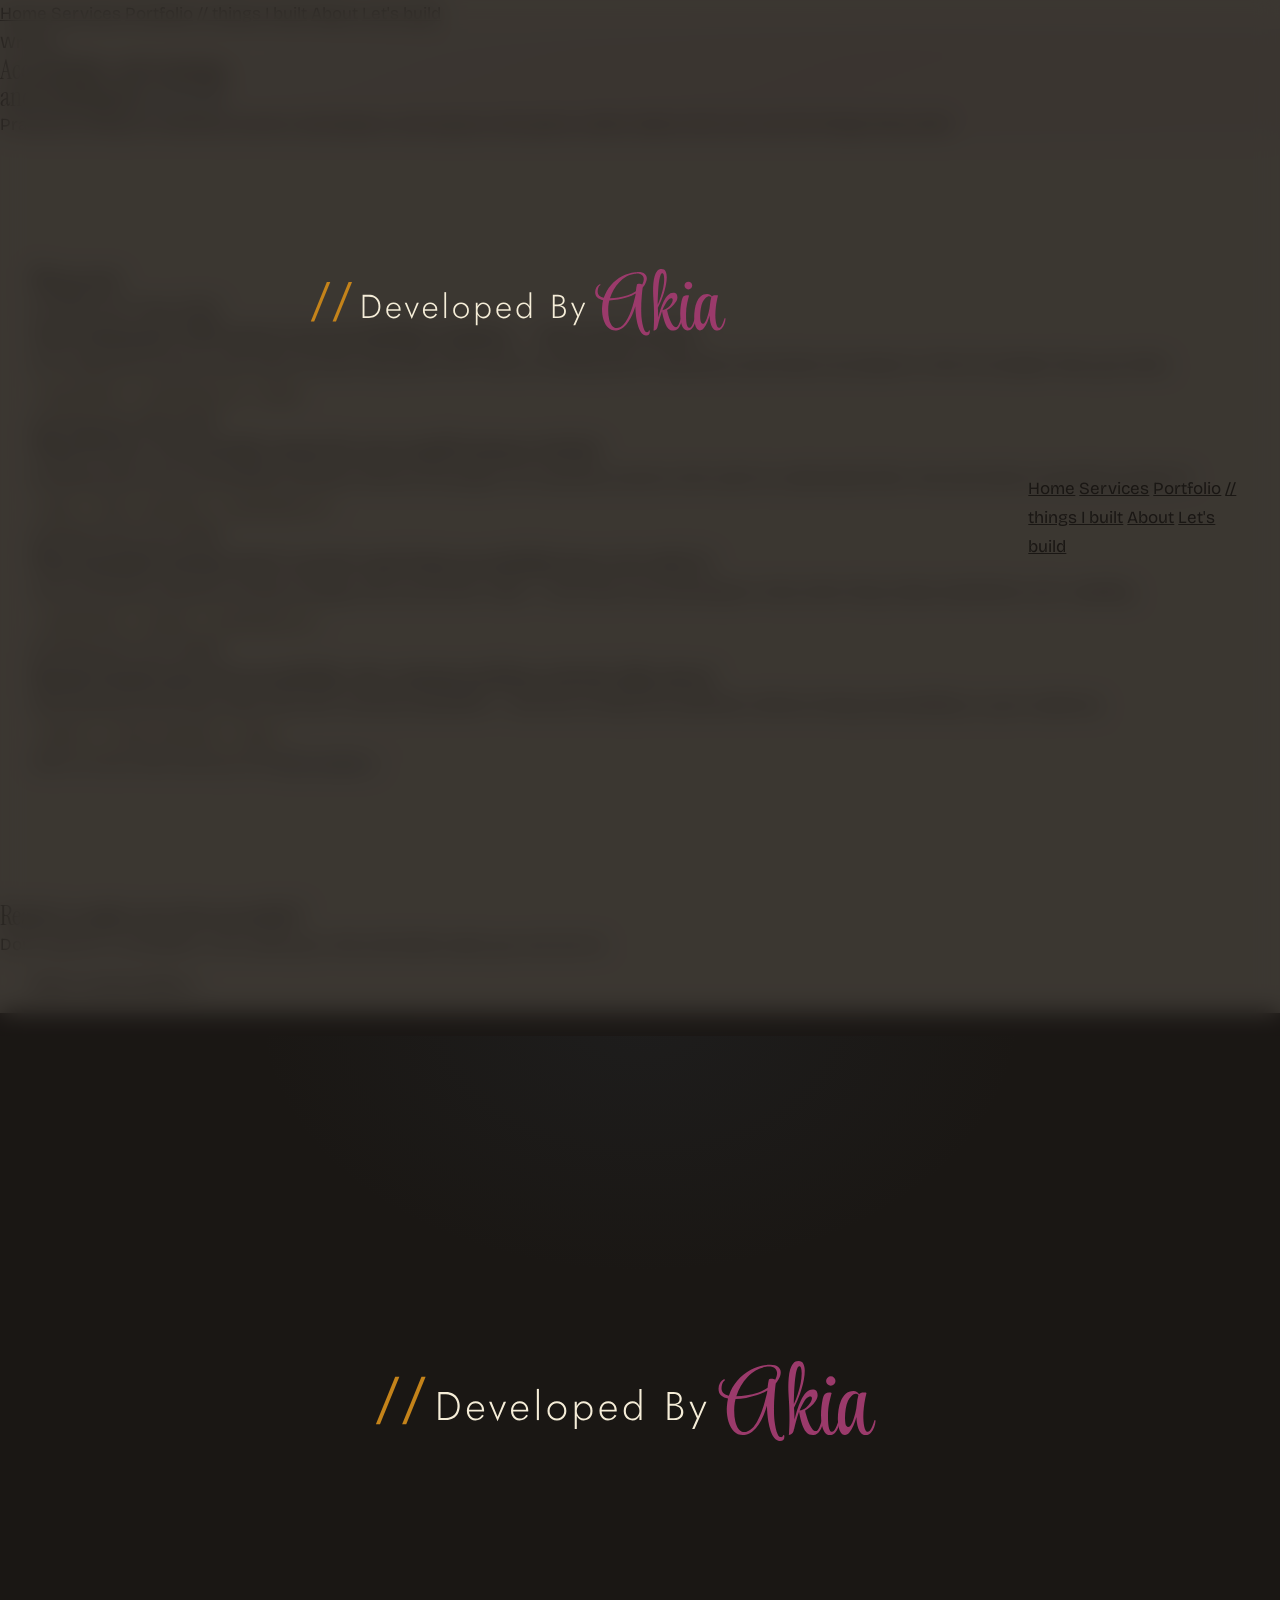
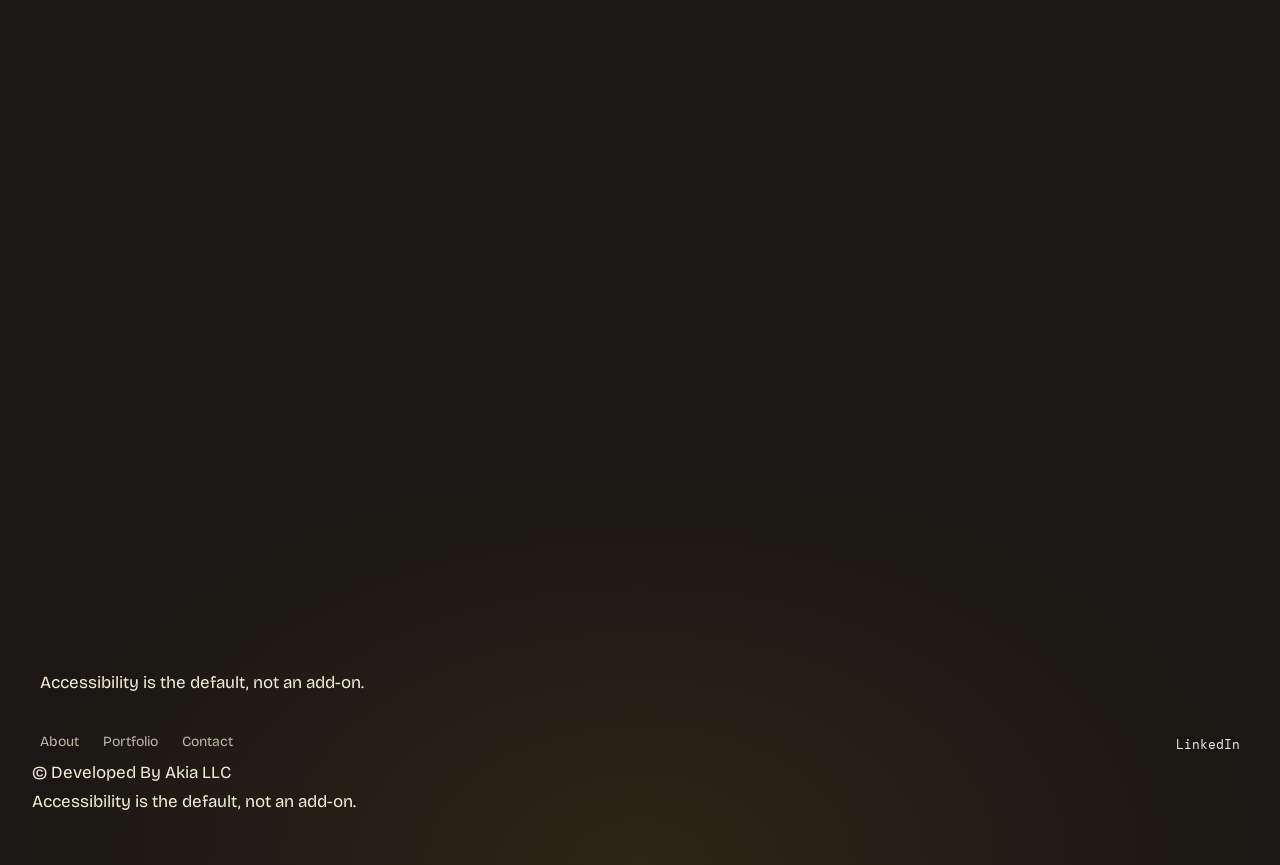
==== commit d16a8caa: "Full site audit fixes" ====
--- a/blog/index.html
+++ b/blog/index.html
@@ -20,9 +20,9 @@
 <body>
   <a class="skip-nav" href="#main-content">Skip to main content</a>
 
-  <header class="nav" id="siteNav" role="banner" style="background: rgba(26,23,20,0.85); backdrop-filter: blur(12px);">
+  <header class="site-header" id="site-header" role="banner" style="background: rgba(26,23,20,0.85); backdrop-filter: blur(12px);">
     <a href="/" class="logo" aria-label="Developed By Akia — home">
-  <svg xmlns="http://www.w3.org/2000/svg" xmlns:xlink="http://www.w3.org/1999/xlink" viewBox="402 440 631 92" height="44" aria-hidden="true" focusable="false" style="display:block;"><defs><clipPath id="clip-logo-a"><rect x="0" width="43" y="0" height="91"/></clipPath><clipPath id="clip-logo-b"><rect x="0" width="44" y="0" height="91"/></clipPath></defs><g fill="#4a4540" fill-opacity="1"><g transform="translate(482.745191, 512.971784)"><g><path d="M 4.203125 -35 L 4.203125 0 L 6.953125 0 L 6.953125 -35 Z M 13.703125 0 C 17.097656 0 20.085938 -0.734375 22.671875 -2.203125 C 25.253906 -3.671875 27.269531 -5.710938 28.71875 -8.328125 C 30.175781 -10.941406 30.90625 -14 30.90625 -17.5 C 30.90625 -21 30.175781 -24.054688 28.71875 -26.671875 C 27.269531 -29.285156 25.253906 -31.328125 22.671875 -32.796875 C 20.085938 -34.265625 17.097656 -35 13.703125 -35 L 5.703125 -35 L 5.703125 -32.25 L 13.703125 -32.25 C 15.867188 -32.25 17.84375 -31.898438 19.625 -31.203125 C 21.40625 -30.503906 22.925781 -29.507812 24.1875 -28.21875 C 25.457031 -26.9375 26.4375 -25.382812 27.125 -23.5625 C 27.8125 -21.75 28.15625 -19.726562 28.15625 -17.5 C 28.15625 -15.269531 27.8125 -13.242188 27.125 -11.421875 C 26.4375 -9.609375 25.457031 -8.054688 24.1875 -6.765625 C 22.925781 -5.484375 21.40625 -4.492188 19.625 -3.796875 C 17.84375 -3.097656 15.867188 -2.75 13.703125 -2.75 L 5.703125 -2.75 L 5.703125 0 Z M 13.703125 0 "/></g></g></g><g fill="#4a4540" fill-opacity="1"><g transform="translate(520.64002, 512.971784)"><g><path d="M 12.59375 0.5 C 14.894531 0.5 16.90625 0.0234375 18.625 -0.921875 C 20.34375 -1.867188 21.851562 -3.34375 23.15625 -5.34375 L 21.046875 -6.703125 C 20.015625 -5.066406 18.835938 -3.863281 17.515625 -3.09375 C 16.203125 -2.332031 14.664062 -1.953125 12.90625 -1.953125 C 11.238281 -1.953125 9.78125 -2.347656 8.53125 -3.140625 C 7.28125 -3.941406 6.3125 -5.078125 5.625 -6.546875 C 4.9375 -8.015625 4.59375 -9.734375 4.59375 -11.703125 C 4.59375 -13.628906 4.941406 -15.300781 5.640625 -16.71875 C 6.347656 -18.132812 7.328125 -19.234375 8.578125 -20.015625 C 9.828125 -20.804688 11.300781 -21.203125 13 -21.203125 C 14.46875 -21.203125 15.785156 -20.847656 16.953125 -20.140625 C 18.117188 -19.441406 19.039062 -18.476562 19.71875 -17.25 C 20.40625 -16.019531 20.75 -14.617188 20.75 -13.046875 C 20.75 -12.785156 20.707031 -12.507812 20.625 -12.21875 C 20.539062 -11.9375 20.46875 -11.710938 20.40625 -11.546875 L 21.5 -13.09375 L 3.59375 -13.09375 L 3.59375 -10.84375 L 23.453125 -10.84375 C 23.484375 -11.007812 23.503906 -11.207031 23.515625 -11.4375 C 23.535156 -11.675781 23.546875 -11.894531 23.546875 -12.09375 C 23.546875 -14.332031 23.101562 -16.304688 22.21875 -18.015625 C 21.34375 -19.734375 20.113281 -21.078125 18.53125 -22.046875 C 16.945312 -23.015625 15.101562 -23.5 13 -23.5 C 10.832031 -23.5 8.914062 -22.988281 7.25 -21.96875 C 5.582031 -20.957031 4.28125 -19.550781 3.34375 -17.75 C 2.414062 -15.945312 1.953125 -13.878906 1.953125 -11.546875 C 1.953125 -9.210938 2.410156 -7.132812 3.328125 -5.3125 C 4.242188 -3.5 5.5 -2.078125 7.09375 -1.046875 C 8.695312 -0.015625 10.53125 0.5 12.59375 0.5 Z M 12.59375 0.5 "/></g></g></g><g fill="#4a4540" fill-opacity="1"><g transform="translate(550.186098, 512.971784)"><g><path d="M 0.203125 -23 L 10.796875 1.34375 L 21.40625 -23 L 18.453125 -23 L 10.796875 -4.25 L 3.15625 -23 Z M 0.203125 -23 "/></g></g></g><g fill="#4a4540" fill-opacity="1"><g transform="translate(575.832786, 512.971784)"><g><path d="M 12.59375 0.5 C 14.894531 0.5 16.90625 0.0234375 18.625 -0.921875 C 20.34375 -1.867188 21.851562 -3.34375 23.15625 -5.34375 L 21.046875 -6.703125 C 20.015625 -5.066406 18.835938 -3.863281 17.515625 -3.09375 C 16.203125 -2.332031 14.664062 -1.953125 12.90625 -1.953125 C 11.238281 -1.953125 9.78125 -2.347656 8.53125 -3.140625 C 7.28125 -3.941406 6.3125 -5.078125 5.625 -6.546875 C 4.9375 -8.015625 4.59375 -9.734375 4.59375 -11.703125 C 4.59375 -13.628906 4.941406 -15.300781 5.640625 -16.71875 C 6.347656 -18.132812 7.328125 -19.234375 8.578125 -20.015625 C 9.828125 -20.804688 11.300781 -21.203125 13 -21.203125 C 14.46875 -21.203125 15.785156 -20.847656 16.953125 -20.140625 C 18.117188 -19.441406 19.039062 -18.476562 19.71875 -17.25 C 20.40625 -16.019531 20.75 -14.617188 20.75 -13.046875 C 20.75 -12.785156 20.707031 -12.507812 20.625 -12.21875 C 20.539062 -11.9375 20.46875 -11.710938 20.40625 -11.546875 L 21.5 -13.09375 L 3.59375 -13.09375 L 3.59375 -10.84375 L 23.453125 -10.84375 C 23.484375 -11.007812 23.503906 -11.207031 23.515625 -11.4375 C 23.535156 -11.675781 23.546875 -11.894531 23.546875 -12.09375 C 23.546875 -14.332031 23.101562 -16.304688 22.21875 -18.015625 C 21.34375 -19.734375 20.113281 -21.078125 18.53125 -22.046875 C 16.945312 -23.015625 15.101562 -23.5 13 -23.5 C 10.832031 -23.5 8.914062 -22.988281 7.25 -21.96875 C 5.582031 -20.957031 4.28125 -19.550781 3.34375 -17.75 C 2.414062 -15.945312 1.953125 -13.878906 1.953125 -11.546875 C 1.953125 -9.210938 2.410156 -7.132812 3.328125 -5.3125 C 4.242188 -3.5 5.5 -2.078125 7.09375 -1.046875 C 8.695312 -0.015625 10.53125 0.5 12.59375 0.5 Z M 12.59375 0.5 "/></g></g></g><g fill="#4a4540" fill-opacity="1"><g transform="translate(606.128785, 512.971784)"><g><path d="M 3.953125 -39 L 3.953125 0 L 6.546875 0 L 6.546875 -39 Z M 3.953125 -39 "/></g></g></g><g fill="#4a4540" fill-opacity="1"><g transform="translate(621.427109, 512.971784)"><g><path d="M 1.953125 -11.5 C 1.953125 -9.195312 2.46875 -7.132812 3.5 -5.3125 C 4.53125 -3.5 5.9375 -2.078125 7.71875 -1.046875 C 9.507812 -0.015625 11.519531 0.5 13.75 0.5 C 15.976562 0.5 17.984375 -0.015625 19.765625 -1.046875 C 21.554688 -2.078125 22.96875 -3.5 24 -5.3125 C 25.03125 -7.132812 25.546875 -9.195312 25.546875 -11.5 C 25.546875 -13.832031 25.03125 -15.898438 24 -17.703125 C 22.96875 -19.503906 21.554688 -20.921875 19.765625 -21.953125 C 17.984375 -22.984375 15.976562 -23.5 13.75 -23.5 C 11.519531 -23.5 9.507812 -22.984375 7.71875 -21.953125 C 5.9375 -20.921875 4.53125 -19.503906 3.5 -17.703125 C 2.46875 -15.898438 1.953125 -13.832031 1.953125 -11.5 Z M 4.59375 -11.5 C 4.59375 -13.363281 4.992188 -15.007812 5.796875 -16.4375 C 6.597656 -17.875 7.691406 -19 9.078125 -19.8125 C 10.460938 -20.632812 12.019531 -21.046875 13.75 -21.046875 C 15.476562 -21.046875 17.035156 -20.632812 18.421875 -19.8125 C 19.804688 -19 20.898438 -17.867188 21.703125 -16.421875 C 22.503906 -14.972656 22.90625 -13.332031 22.90625 -11.5 C 22.90625 -9.632812 22.503906 -7.984375 21.703125 -6.546875 C 20.898438 -5.117188 19.804688 -3.992188 18.421875 -3.171875 C 17.035156 -2.359375 15.476562 -1.953125 13.75 -1.953125 C 12.019531 -1.953125 10.460938 -2.359375 9.078125 -3.171875 C 7.691406 -3.992188 6.597656 -5.117188 5.796875 -6.546875 C 4.992188 -7.984375 4.59375 -9.632812 4.59375 -11.5 Z M 4.59375 -11.5 "/></g></g></g><g fill="#4a4540" fill-opacity="1"><g transform="translate(653.722802, 512.971784)"><g><path d="M 6.296875 11 L 6.296875 -23 L 3.703125 -23 L 3.703125 11 Z M 25.953125 -11.5 C 25.953125 -14 25.457031 -16.140625 24.46875 -17.921875 C 23.488281 -19.703125 22.15625 -21.078125 20.46875 -22.046875 C 18.789062 -23.015625 16.914062 -23.5 14.84375 -23.5 C 12.914062 -23.5 11.21875 -22.972656 9.75 -21.921875 C 8.28125 -20.867188 7.132812 -19.441406 6.3125 -17.640625 C 5.5 -15.847656 5.09375 -13.800781 5.09375 -11.5 C 5.09375 -9.226562 5.5 -7.1875 6.3125 -5.375 C 7.132812 -3.5625 8.28125 -2.128906 9.75 -1.078125 C 11.21875 -0.0234375 12.914062 0.5 14.84375 0.5 C 16.914062 0.5 18.789062 0.015625 20.46875 -0.953125 C 22.15625 -1.921875 23.488281 -3.300781 24.46875 -5.09375 C 25.457031 -6.894531 25.953125 -9.03125 25.953125 -11.5 Z M 23.34375 -11.5 C 23.34375 -9.5 22.941406 -7.78125 22.140625 -6.34375 C 21.347656 -4.914062 20.285156 -3.828125 18.953125 -3.078125 C 17.617188 -2.328125 16.132812 -1.953125 14.5 -1.953125 C 13.101562 -1.953125 11.769531 -2.367188 10.5 -3.203125 C 9.226562 -4.035156 8.207031 -5.164062 7.4375 -6.59375 C 6.675781 -8.03125 6.296875 -9.664062 6.296875 -11.5 C 6.296875 -13.332031 6.675781 -14.960938 7.4375 -16.390625 C 8.207031 -17.828125 9.226562 -18.960938 10.5 -19.796875 C 11.769531 -20.628906 13.101562 -21.046875 14.5 -21.046875 C 16.132812 -21.046875 17.617188 -20.671875 18.953125 -19.921875 C 20.285156 -19.171875 21.347656 -18.078125 22.140625 -16.640625 C 22.941406 -15.210938 23.34375 -13.5 23.34375 -11.5 Z M 23.34375 -11.5 "/></g></g></g><g fill="#4a4540" fill-opacity="1"><g transform="translate(686.41842, 512.971784)"><g><path d="M 12.59375 0.5 C 14.894531 0.5 16.90625 0.0234375 18.625 -0.921875 C 20.34375 -1.867188 21.851562 -3.34375 23.15625 -5.34375 L 21.046875 -6.703125 C 20.015625 -5.066406 18.835938 -3.863281 17.515625 -3.09375 C 16.203125 -2.332031 14.664062 -1.953125 12.90625 -1.953125 C 11.238281 -1.953125 9.78125 -2.347656 8.53125 -3.140625 C 7.28125 -3.941406 6.3125 -5.078125 5.625 -6.546875 C 4.9375 -8.015625 4.59375 -9.734375 4.59375 -11.703125 C 4.59375 -13.628906 4.941406 -15.300781 5.640625 -16.71875 C 6.347656 -18.132812 7.328125 -19.234375 8.578125 -20.015625 C 9.828125 -20.804688 11.300781 -21.203125 13 -21.203125 C 14.46875 -21.203125 15.785156 -20.847656 16.953125 -20.140625 C 18.117188 -19.441406 19.039062 -18.476562 19.71875 -17.25 C 20.40625 -16.019531 20.75 -14.617188 20.75 -13.046875 C 20.75 -12.785156 20.707031 -12.507812 20.625 -12.21875 C 20.539062 -11.9375 20.46875 -11.710938 20.40625 -11.546875 L 21.5 -13.09375 L 3.59375 -13.09375 L 3.59375 -10.84375 L 23.453125 -10.84375 C 23.484375 -11.007812 23.503906 -11.207031 23.515625 -11.4375 C 23.535156 -11.675781 23.546875 -11.894531 23.546875 -12.09375 C 23.546875 -14.332031 23.101562 -16.304688 22.21875 -18.015625 C 21.34375 -19.734375 20.113281 -21.078125 18.53125 -22.046875 C 16.945312 -23.015625 15.101562 -23.5 13 -23.5 C 10.832031 -23.5 8.914062 -22.988281 7.25 -21.96875 C 5.582031 -20.957031 4.28125 -19.550781 3.34375 -17.75 C 2.414062 -15.945312 1.953125 -13.878906 1.953125 -11.546875 C 1.953125 -9.210938 2.410156 -7.132812 3.328125 -5.3125 C 4.242188 -3.5 5.5 -2.078125 7.09375 -1.046875 C 8.695312 -0.015625 10.53125 0.5 12.59375 0.5 Z M 12.59375 0.5 "/></g></g></g><g fill="#4a4540" fill-opacity="1"><g transform="translate(716.714431, 512.971784)"><g><path d="M 21.59375 -39 L 21.59375 0 L 24.203125 0 L 24.203125 -39 Z M 1.953125 -11.5 C 1.953125 -9.03125 2.453125 -6.894531 3.453125 -5.09375 C 4.453125 -3.300781 5.789062 -1.921875 7.46875 -0.953125 C 9.15625 0.015625 11.015625 0.5 13.046875 0.5 C 15.046875 0.5 16.757812 -0.0234375 18.1875 -1.078125 C 19.625 -2.128906 20.75 -3.5625 21.5625 -5.375 C 22.382812 -7.1875 22.796875 -9.226562 22.796875 -11.5 C 22.796875 -13.800781 22.382812 -15.847656 21.5625 -17.640625 C 20.75 -19.441406 19.625 -20.867188 18.1875 -21.921875 C 16.757812 -22.972656 15.046875 -23.5 13.046875 -23.5 C 11.015625 -23.5 9.15625 -23.015625 7.46875 -22.046875 C 5.789062 -21.078125 4.453125 -19.703125 3.453125 -17.921875 C 2.453125 -16.140625 1.953125 -14 1.953125 -11.5 Z M 4.59375 -11.5 C 4.59375 -13.5 4.984375 -15.210938 5.765625 -16.640625 C 6.554688 -18.078125 7.625 -19.171875 8.96875 -19.921875 C 10.320312 -20.671875 11.800781 -21.046875 13.40625 -21.046875 C 14.832031 -21.046875 16.171875 -20.628906 17.421875 -19.796875 C 18.671875 -18.960938 19.675781 -17.828125 20.4375 -16.390625 C 21.207031 -14.960938 21.59375 -13.332031 21.59375 -11.5 C 21.59375 -9.664062 21.207031 -8.03125 20.4375 -6.59375 C 19.675781 -5.164062 18.671875 -4.035156 17.421875 -3.203125 C 16.171875 -2.367188 14.832031 -1.953125 13.40625 -1.953125 C 11.800781 -1.953125 10.320312 -2.328125 8.96875 -3.078125 C 7.625 -3.828125 6.554688 -4.914062 5.765625 -6.34375 C 4.984375 -7.78125 4.59375 -9.5 4.59375 -11.5 Z M 4.59375 -11.5 "/></g></g></g><g fill="#4a4540" fill-opacity="1"><g transform="translate(749.410061, 512.971784)"><g/></g></g><g fill="#4a4540" fill-opacity="1"><g transform="translate(769.207674, 512.971784)"><g><path d="M 6.34375 -18.796875 L 12 -18.796875 C 13.96875 -18.796875 15.703125 -19.085938 17.203125 -19.671875 C 18.703125 -20.253906 19.875 -21.117188 20.71875 -22.265625 C 21.570312 -23.421875 22 -24.847656 22 -26.546875 C 22 -28.410156 21.582031 -29.96875 20.75 -31.21875 C 19.914062 -32.46875 18.738281 -33.410156 17.21875 -34.046875 C 15.707031 -34.679688 13.898438 -35 11.796875 -35 L 4.203125 -35 L 4.203125 0 L 12.296875 0 C 14.566406 0 16.578125 -0.363281 18.328125 -1.09375 C 20.078125 -1.832031 21.453125 -2.953125 22.453125 -4.453125 C 23.453125 -5.953125 23.953125 -7.851562 23.953125 -10.15625 C 23.953125 -11.75 23.625 -13.132812 22.96875 -14.3125 C 22.320312 -15.5 21.457031 -16.476562 20.375 -17.25 C 19.289062 -18.019531 18.066406 -18.59375 16.703125 -18.96875 C 15.335938 -19.351562 13.9375 -19.546875 12.5 -19.546875 L 6.34375 -19.546875 L 6.34375 -17.953125 L 12.296875 -17.953125 C 13.492188 -17.953125 14.617188 -17.785156 15.671875 -17.453125 C 16.722656 -17.117188 17.664062 -16.625 18.5 -15.96875 C 19.332031 -15.320312 19.984375 -14.523438 20.453125 -13.578125 C 20.921875 -12.628906 21.15625 -11.535156 21.15625 -10.296875 C 21.15625 -8.566406 20.785156 -7.125 20.046875 -5.96875 C 19.316406 -4.820312 18.285156 -3.945312 16.953125 -3.34375 C 15.617188 -2.75 14.066406 -2.453125 12.296875 -2.453125 L 6.953125 -2.453125 L 6.953125 -32.546875 L 11.796875 -32.546875 C 14.066406 -32.546875 15.875 -32.003906 17.21875 -30.921875 C 18.570312 -29.835938 19.25 -28.332031 19.25 -26.40625 C 19.25 -25.03125 18.914062 -23.898438 18.25 -23.015625 C 17.582031 -22.140625 16.679688 -21.484375 15.546875 -21.046875 C 14.410156 -20.617188 13.160156 -20.40625 11.796875 -20.40625 L 6.34375 -20.40625 Z M 6.34375 -18.796875 "/></g></g></g><g fill="#4a4540" fill-opacity="1"><g transform="translate(800.653518, 512.971784)"><g><path d="M 21.5 -23 L 18.59375 -23 L 10.453125 -3.5 L 11.65625 -3.40625 L 3.296875 -23 L 0.203125 -23 L 9.5 -2.34375 L 3.59375 11 L 6.5 11 Z M 21.5 -23 "/></g></g></g><g fill="#9b3a6b" fill-opacity="1"><g transform="translate(839.363752, 531.098142)"><g><path d="M 80.09375 1.6875 L 80.09375 2.546875 C 80.09375 6.171875 78.359375 7.984375 74.890625 7.984375 L 74.15625 7.984375 C 71.65625 7.742188 69.476562 6.515625 67.625 4.296875 C 65.769531 2.078125 64.21875 -0.863281 62.96875 -4.53125 C 61.71875 -8.207031 60.734375 -12.265625 60.015625 -16.703125 C 59.523438 -19.765625 59.140625 -22.925781 58.859375 -26.1875 C 58.578125 -29.457031 58.394531 -32.742188 58.3125 -36.046875 C 57.1875 -32.015625 55.753906 -27.984375 54.015625 -23.953125 C 52.285156 -19.921875 50.289062 -16.191406 48.03125 -12.765625 C 45.769531 -9.335938 43.285156 -6.472656 40.578125 -4.171875 C 37.878906 -1.867188 34.957031 -0.4375 31.8125 0.125 C 30.601562 0.363281 29.394531 0.484375 28.1875 0.484375 C 23.832031 0.484375 20.160156 -0.984375 17.171875 -3.921875 C 14.191406 -6.867188 11.9375 -10.78125 10.40625 -15.65625 C 8.875 -20.539062 8.109375 -25.847656 8.109375 -31.578125 C 8.109375 -32.140625 8.128906 -32.703125 8.171875 -33.265625 C 8.210938 -33.835938 8.234375 -34.40625 8.234375 -34.96875 C 8.472656 -38.507812 8.953125 -41.894531 9.671875 -45.125 C 6.203125 -45.769531 3.359375 -47.0625 1.140625 -49 C -1.066406 -50.9375 -2.171875 -53.757812 -2.171875 -57.46875 C -2.171875 -59.726562 -1.609375 -61.925781 -0.484375 -64.0625 C 0.640625 -66.195312 2.332031 -67.867188 4.59375 -69.078125 C 4.757812 -69.160156 4.921875 -69.203125 5.078125 -69.203125 C 5.566406 -69.203125 5.8125 -68.960938 5.8125 -68.484375 C 5.8125 -67.992188 5.609375 -67.628906 5.203125 -67.390625 C 3.910156 -66.503906 2.984375 -65.171875 2.421875 -63.390625 C 1.859375 -61.617188 1.578125 -59.847656 1.578125 -58.078125 C 1.578125 -55.410156 2.398438 -53.3125 4.046875 -51.78125 C 5.703125 -50.25 7.941406 -49.203125 10.765625 -48.640625 C 13.109375 -55.816406 16.675781 -62.144531 21.46875 -67.625 C 26.269531 -73.113281 31.851562 -77.550781 38.21875 -80.9375 C 44.59375 -84.320312 51.171875 -86.378906 57.953125 -87.109375 C 58.753906 -87.191406 59.519531 -87.25 60.25 -87.28125 C 60.976562 -87.320312 61.664062 -87.34375 62.3125 -87.34375 C 67.0625 -87.34375 70.460938 -86.4375 72.515625 -84.625 C 74.578125 -82.8125 75.609375 -80.570312 75.609375 -77.90625 C 75.609375 -75.164062 74.722656 -72.222656 72.953125 -69.078125 C 72.390625 -68.191406 71.804688 -67.304688 71.203125 -66.421875 C 70.597656 -65.535156 69.972656 -64.6875 69.328125 -63.875 C 68.921875 -60.726562 68.453125 -56.269531 67.921875 -50.5 C 67.398438 -44.738281 67.140625 -38.59375 67.140625 -32.0625 C 67.140625 -29.476562 67.179688 -26.894531 67.265625 -24.3125 C 67.347656 -21.738281 67.550781 -19.160156 67.875 -16.578125 C 68.195312 -13.910156 68.679688 -11.066406 69.328125 -8.046875 C 69.972656 -5.023438 70.816406 -2.421875 71.859375 -0.234375 C 72.910156 1.941406 74.160156 3.066406 75.609375 3.140625 L 75.859375 3.140625 C 76.503906 3.222656 77.085938 3.039062 77.609375 2.59375 C 78.128906 2.15625 78.429688 1.691406 78.515625 1.203125 C 78.597656 0.640625 78.84375 0.359375 79.25 0.359375 C 79.8125 0.359375 80.09375 0.800781 80.09375 1.6875 Z M 58.671875 -53.359375 L 58.796875 -55.171875 C 54.921875 -52.828125 50.6875 -50.890625 46.09375 -49.359375 C 41.5 -47.828125 36.898438 -46.675781 32.296875 -45.90625 C 27.703125 -45.144531 23.304688 -44.679688 19.109375 -44.515625 C 18.390625 -41.773438 17.90625 -38.992188 17.65625 -36.171875 C 17.582031 -35.046875 17.523438 -33.9375 17.484375 -32.84375 C 17.441406 -31.757812 17.421875 -30.648438 17.421875 -29.515625 C 17.421875 -24.753906 17.882812 -20.359375 18.8125 -16.328125 C 19.738281 -12.296875 21.171875 -9.085938 23.109375 -6.703125 C 25.046875 -4.328125 27.460938 -3.140625 30.359375 -3.140625 C 30.679688 -3.140625 31.003906 -3.160156 31.328125 -3.203125 C 31.648438 -3.242188 31.972656 -3.304688 32.296875 -3.390625 C 34.960938 -3.867188 37.484375 -5.335938 39.859375 -7.796875 C 42.242188 -10.265625 44.441406 -13.375 46.453125 -17.125 C 48.472656 -20.875 50.289062 -24.90625 51.90625 -29.21875 C 53.519531 -33.53125 54.847656 -37.828125 55.890625 -42.109375 C 56.378906 -44.117188 56.882812 -46.070312 57.40625 -47.96875 C 57.925781 -49.863281 58.347656 -51.660156 58.671875 -53.359375 Z M 59.15625 -58.4375 C 59.320312 -60.445312 59.546875 -62.316406 59.828125 -64.046875 C 60.109375 -65.785156 60.410156 -67.34375 60.734375 -68.71875 C 60.816406 -68.957031 61.195312 -69.175781 61.875 -69.375 C 62.5625 -69.582031 63.351562 -69.6875 64.25 -69.6875 C 64.96875 -69.6875 65.707031 -69.601562 66.46875 -69.4375 C 67.238281 -69.28125 67.945312 -68.960938 68.59375 -68.484375 L 69.078125 -69.4375 C 70.367188 -72.019531 71.015625 -74.398438 71.015625 -76.578125 C 71.015625 -79.003906 70.1875 -81.019531 68.53125 -82.625 C 66.882812 -84.238281 64.242188 -85.046875 60.609375 -85.046875 C 60.128906 -85.046875 59.625 -85.023438 59.09375 -84.984375 C 58.570312 -84.953125 58.03125 -84.894531 57.46875 -84.8125 C 52.945312 -84.25 48.726562 -82.835938 44.8125 -80.578125 C 40.90625 -78.316406 37.335938 -75.472656 34.109375 -72.046875 C 30.890625 -68.617188 28.085938 -64.847656 25.703125 -60.734375 C 23.328125 -56.617188 21.453125 -52.382812 20.078125 -48.03125 C 24.191406 -48.1875 28.566406 -48.585938 33.203125 -49.234375 C 37.847656 -49.878906 42.425781 -50.945312 46.9375 -52.4375 C 51.457031 -53.9375 55.53125 -55.9375 59.15625 -58.4375 Z M 59.15625 -58.4375 "/></g></g></g><g fill="#9b3a6b" fill-opacity="1"><g transform="translate(922.713892, 531.098142)"><g><path d="M 8.828125 -33.640625 C 8.992188 -31.453125 9.113281 -29.085938 9.1875 -26.546875 C 9.269531 -24.015625 9.351562 -21.457031 9.4375 -18.875 C 10.320312 -22.5 11.429688 -26.445312 12.765625 -30.71875 C 14.097656 -35 15.691406 -39.09375 17.546875 -43 C 19.398438 -46.914062 21.535156 -50.125 23.953125 -52.625 C 26.367188 -55.125 29.070312 -56.375 32.0625 -56.375 C 34.644531 -56.375 36.335938 -55.609375 37.140625 -54.078125 C 37.953125 -52.546875 38.359375 -50.929688 38.359375 -49.234375 C 38.359375 -47.054688 37.507812 -44.695312 35.8125 -42.15625 C 34.113281 -39.625 32.070312 -37.285156 29.6875 -35.140625 C 27.3125 -33.003906 25 -31.375 22.75 -30.25 C 22.90625 -29.113281 23.265625 -27.5 23.828125 -25.40625 C 24.398438 -23.3125 25.085938 -21.050781 25.890625 -18.625 C 26.691406 -16.207031 27.632812 -13.910156 28.71875 -11.734375 C 29.8125 -9.554688 30.941406 -7.78125 32.109375 -6.40625 C 33.285156 -5.039062 34.519531 -4.359375 35.8125 -4.359375 C 36.9375 -4.359375 37.863281 -4.859375 38.59375 -5.859375 C 39.320312 -6.867188 39.882812 -7.78125 40.28125 -8.59375 C 41.332031 -10.851562 42.382812 -13.71875 43.4375 -17.1875 C 43.757812 -17.90625 44.082031 -18.265625 44.40625 -18.265625 C 44.800781 -18.265625 45 -17.78125 45 -16.8125 L 45 -16.328125 C 44.925781 -14.640625 44.546875 -12.722656 43.859375 -10.578125 C 43.171875 -8.441406 42.265625 -6.488281 41.140625 -4.71875 C 40.171875 -3.1875 39 -1.9375 37.625 -0.96875 C 36.25 0 34.71875 0.523438 33.03125 0.609375 L 32.296875 0.609375 C 29.078125 0.609375 26.578125 -0.316406 24.796875 -2.171875 C 23.023438 -4.023438 21.535156 -6.40625 20.328125 -9.3125 C 19.441406 -11.414062 18.632812 -13.71875 17.90625 -16.21875 C 17.175781 -18.71875 16.585938 -21.054688 16.140625 -23.234375 C 15.703125 -25.410156 15.40625 -27.101562 15.25 -28.3125 C 15.25 -28.46875 15.265625 -28.566406 15.296875 -28.609375 C 15.335938 -28.648438 15.359375 -28.710938 15.359375 -28.796875 L 15.25 -28.796875 C 13.71875 -24.597656 12.40625 -20.503906 11.3125 -16.515625 C 10.21875 -12.523438 9.472656 -9.476562 9.078125 -7.375 C 9.078125 -7.21875 8.992188 -7.054688 8.828125 -6.890625 C 8.585938 -4.878906 8.144531 -3.429688 7.5 -2.546875 C 6.125 -0.523438 4.390625 0.484375 2.296875 0.484375 C 2.460938 -0.160156 2.582031 -1.328125 2.65625 -3.015625 C 2.738281 -4.710938 2.820312 -6.734375 2.90625 -9.078125 C 2.988281 -10.691406 3.046875 -12.320312 3.078125 -13.96875 C 3.117188 -15.625 3.140625 -17.300781 3.140625 -19 L 3.140625 -20.328125 C 3.140625 -25.085938 3.054688 -29.644531 2.890625 -34 C 2.734375 -38.351562 2.492188 -42.546875 2.171875 -46.578125 C 2.097656 -47.953125 2 -49.828125 1.875 -52.203125 C 1.75 -54.585938 1.6875 -57.191406 1.6875 -60.015625 C 1.6875 -63.472656 1.847656 -67.078125 2.171875 -70.828125 C 2.492188 -74.585938 3.097656 -78.054688 3.984375 -81.234375 C 4.878906 -84.421875 6.171875 -87.003906 7.859375 -88.984375 C 9.554688 -90.960938 11.734375 -91.953125 14.390625 -91.953125 C 17.378906 -91.953125 19.4375 -90.757812 20.5625 -88.375 C 21.695312 -86 22.265625 -83.117188 22.265625 -79.734375 C 22.265625 -76.265625 21.878906 -72.59375 21.109375 -68.71875 C 20.347656 -64.84375 19.503906 -61.3125 18.578125 -58.125 C 17.648438 -54.945312 16.941406 -52.671875 16.453125 -51.296875 C 15.398438 -48.316406 14.207031 -45.289062 12.875 -42.21875 C 11.550781 -39.15625 10.203125 -36.296875 8.828125 -33.640625 Z M 18.390625 -76.09375 L 18.390625 -77.4375 C 18.304688 -79.769531 18.039062 -81.703125 17.59375 -83.234375 C 17.15625 -84.765625 16.453125 -85.53125 15.484375 -85.53125 C 14.515625 -85.53125 13.644531 -84.5625 12.875 -82.625 C 12.113281 -80.695312 11.453125 -78.035156 10.890625 -74.640625 C 10.398438 -71.660156 10.015625 -68.4375 9.734375 -64.96875 C 9.453125 -61.5 9.226562 -58.109375 9.0625 -54.796875 C 8.90625 -51.492188 8.785156 -48.570312 8.703125 -46.03125 C 8.628906 -43.488281 8.59375 -41.695312 8.59375 -40.65625 C 8.59375 -40.332031 8.59375 -39.945312 8.59375 -39.5 C 8.59375 -39.0625 8.628906 -38.597656 8.703125 -38.109375 C 10.484375 -42.140625 12.097656 -46.375 13.546875 -50.8125 C 15.003906 -55.25 16.175781 -59.644531 17.0625 -64 C 17.945312 -68.351562 18.390625 -72.382812 18.390625 -76.09375 Z M 15.734375 -30 C 18.796875 -30.488281 21.472656 -31.679688 23.765625 -33.578125 C 26.066406 -35.472656 27.882812 -37.546875 29.21875 -39.796875 C 30.550781 -42.054688 31.21875 -43.953125 31.21875 -45.484375 C 31.21875 -47.015625 30.53125 -47.78125 29.15625 -47.78125 C 27.707031 -47.78125 26.273438 -47.070312 24.859375 -45.65625 C 23.453125 -44.25 22.140625 -42.535156 20.921875 -40.515625 C 19.710938 -38.503906 18.664062 -36.53125 17.78125 -34.59375 C 16.894531 -32.664062 16.210938 -31.132812 15.734375 -30 Z M 15.734375 -30 "/></g></g></g><g fill="#9b3a6b" fill-opacity="1"><g transform="translate(963.118754, 531.098142)"><g><path d="M 25.53125 -16.8125 L 25.53125 -16.328125 C 25.363281 -14.234375 24.796875 -11.851562 23.828125 -9.1875 C 22.859375 -6.53125 21.507812 -4.234375 19.78125 -2.296875 C 18.050781 -0.359375 15.972656 0.609375 13.546875 0.609375 C 10.640625 0.609375 8.359375 -0.617188 6.703125 -3.078125 C 5.054688 -5.546875 3.890625 -8.691406 3.203125 -12.515625 C 2.515625 -16.347656 2.171875 -20.363281 2.171875 -24.5625 C 2.171875 -28.03125 2.351562 -31.394531 2.71875 -34.65625 C 3.082031 -37.925781 3.523438 -40.789062 4.046875 -43.25 C 4.578125 -45.707031 5.082031 -47.460938 5.5625 -48.515625 C 6.050781 -49.484375 6.835938 -50.390625 7.921875 -51.234375 C 9.015625 -52.078125 10.488281 -52.5 12.34375 -52.5 C 13.382812 -52.5 14.429688 -52.378906 15.484375 -52.140625 C 14.679688 -49.316406 13.710938 -45.40625 12.578125 -40.40625 C 11.453125 -35.40625 10.890625 -29.878906 10.890625 -23.828125 C 10.890625 -21.734375 10.925781 -19.492188 11 -17.109375 C 11.082031 -14.734375 11.285156 -12.515625 11.609375 -10.453125 C 11.929688 -8.398438 12.4375 -6.726562 13.125 -5.4375 C 13.8125 -4.15625 14.71875 -3.515625 15.84375 -3.515625 L 15.96875 -3.515625 C 16.613281 -3.515625 17.316406 -3.832031 18.078125 -4.46875 C 18.847656 -5.113281 19.675781 -6.328125 20.5625 -8.109375 C 21.769531 -10.441406 22.898438 -13.46875 23.953125 -17.1875 C 24.117188 -17.90625 24.441406 -18.265625 24.921875 -18.265625 C 25.328125 -18.265625 25.53125 -17.78125 25.53125 -16.8125 Z M 20.203125 -67.03125 C 20.203125 -65.414062 19.632812 -64.039062 18.5 -62.90625 C 17.375 -61.78125 16.003906 -61.21875 14.390625 -61.21875 C 12.859375 -61.21875 11.507812 -61.78125 10.34375 -62.90625 C 9.175781 -64.039062 8.59375 -65.414062 8.59375 -67.03125 C 8.59375 -68.632812 9.175781 -70 10.34375 -71.125 C 11.507812 -72.257812 12.859375 -72.828125 14.390625 -72.828125 C 16.003906 -72.828125 17.375 -72.257812 18.5 -71.125 C 19.632812 -70 20.203125 -68.632812 20.203125 -67.03125 Z M 20.203125 -67.03125 "/></g></g></g><g fill="#9b3a6b" fill-opacity="1"><g transform="translate(984.047021, 531.098142)"><g><path d="M 49.359375 -16.8125 L 49.359375 -16.328125 C 49.203125 -14.234375 48.640625 -11.851562 47.671875 -9.1875 C 46.703125 -6.53125 45.347656 -4.234375 43.609375 -2.296875 C 41.878906 -0.359375 39.804688 0.609375 37.390625 0.609375 C 34.890625 0.609375 32.867188 -0.175781 31.328125 -1.75 C 29.796875 -3.320312 28.609375 -5.335938 27.765625 -7.796875 C 26.921875 -10.265625 26.335938 -12.765625 26.015625 -15.296875 C 25.691406 -17.835938 25.53125 -20.078125 25.53125 -22.015625 C 24.5625 -18.390625 23.328125 -14.863281 21.828125 -11.4375 C 20.335938 -8.007812 18.707031 -5.1875 16.9375 -2.96875 C 15.164062 -0.75 13.226562 0.398438 11.125 0.484375 L 11.015625 0.484375 C 9.078125 0.484375 7.460938 -0.421875 6.171875 -2.234375 C 4.878906 -4.046875 3.929688 -6.441406 3.328125 -9.421875 C 2.722656 -12.410156 2.378906 -15.640625 2.296875 -19.109375 L 2.296875 -20.328125 C 2.296875 -23.554688 2.578125 -27.125 3.140625 -31.03125 C 3.710938 -34.945312 4.722656 -38.675781 6.171875 -42.21875 C 7.617188 -45.769531 9.613281 -48.691406 12.15625 -50.984375 C 14.695312 -53.285156 17.941406 -54.4375 21.890625 -54.4375 C 23.429688 -54.4375 24.828125 -54.09375 26.078125 -53.40625 C 27.328125 -52.726562 28.234375 -51.742188 28.796875 -50.453125 C 29.359375 -51.097656 30.125 -51.617188 31.09375 -52.015625 C 32.0625 -52.421875 33.226562 -52.625 34.59375 -52.625 C 35.082031 -52.625 35.628906 -52.582031 36.234375 -52.5 C 36.835938 -52.425781 37.460938 -52.304688 38.109375 -52.140625 C 37.628906 -50.285156 37.066406 -47.742188 36.421875 -44.515625 C 35.773438 -41.296875 35.226562 -37.769531 34.78125 -33.9375 C 34.34375 -30.101562 34.125 -26.375 34.125 -22.75 L 34.125 -22.265625 C 34.125 -20.734375 34.203125 -18.914062 34.359375 -16.8125 C 34.515625 -14.71875 34.796875 -12.640625 35.203125 -10.578125 C 35.609375 -8.523438 36.171875 -6.832031 36.890625 -5.5 C 37.617188 -4.175781 38.550781 -3.515625 39.6875 -3.515625 L 39.796875 -3.515625 C 40.441406 -3.515625 41.148438 -3.832031 41.921875 -4.46875 C 42.691406 -5.113281 43.519531 -6.328125 44.40625 -8.109375 C 45.613281 -10.441406 46.738281 -13.46875 47.78125 -17.1875 C 47.945312 -17.90625 48.269531 -18.265625 48.75 -18.265625 C 49.15625 -18.265625 49.359375 -17.78125 49.359375 -16.8125 Z M 28.0625 -49.359375 C 27.09375 -50.410156 26.003906 -50.9375 24.796875 -50.9375 C 23.023438 -50.9375 21.210938 -50.046875 19.359375 -48.265625 C 17.503906 -46.492188 16.050781 -44.476562 15 -42.21875 C 13.707031 -39.394531 12.757812 -36.085938 12.15625 -32.296875 C 11.550781 -28.503906 11.25 -24.878906 11.25 -21.421875 C 11.25 -20.523438 11.269531 -19.632812 11.3125 -18.75 C 11.351562 -17.863281 11.414062 -17.019531 11.5 -16.21875 C 11.65625 -13.789062 12.113281 -12.050781 12.875 -11 C 13.644531 -9.957031 14.4375 -9.4375 15.25 -9.4375 C 16.539062 -9.4375 17.726562 -10.363281 18.8125 -12.21875 C 19.90625 -14.070312 20.894531 -16.328125 21.78125 -18.984375 C 22.664062 -21.648438 23.429688 -24.234375 24.078125 -26.734375 C 25.046875 -30.441406 25.691406 -34.210938 26.015625 -38.046875 C 26.335938 -41.878906 27.019531 -45.648438 28.0625 -49.359375 Z M 28.0625 -49.359375 "/></g></g></g><g transform="matrix(1, 0, 0, 1, 435, 443)"><g clip-path="url(#clip-logo-a)"><g fill="#c4831a" fill-opacity="1"><g transform="translate(0.423511, 68.814608)"><g><path d="M 6.28125 6.28125 L 30.453125 -53.078125 L 35.625 -53.078125 L 11.390625 6.28125 Z M 6.28125 6.28125 "/></g></g></g></g></g><g transform="matrix(1, 0, 0, 1, 402, 443)"><g clip-path="url(#clip-logo-b)"><g fill="#c4831a" fill-opacity="1"><g transform="translate(0.603192, 68.814608)"><g><path d="M 6.28125 6.28125 L 30.453125 -53.078125 L 35.625 -53.078125 L 11.390625 6.28125 Z M 6.28125 6.28125 "/></g></g></g></g></g></svg>
+  <img src="/assets/images/logo.svg" height="36" alt="Developed By Akia" style="display:block;">
 </a>
     <button class="nav__toggle" id="navToggle" aria-expanded="false" aria-controls="navOverlay" aria-label="Open navigation menu">
       <span></span><span></span><span></span>
@@ -33,7 +33,7 @@
       <a href="../portfolio.html" class="nav__link">Portfolio</a>
       <a href="../built.html" class="nav__link">// things I built</a>
       <a href="../about.html" class="nav__link">About</a>
-      <a href="../contact.html" class="nav__link nav__link--cta">Contact</a>
+      <a href="../contact.html" class="nav__link nav__link--cta">Let's build</a>
     </nav>
   </header>
 
@@ -47,7 +47,7 @@
       <a href="../portfolio.html" class="nav__link">Portfolio</a>
       <a href="../built.html" class="nav__link">// things I built</a>
       <a href="../about.html" class="nav__link">About</a>
-      <a href="../contact.html" class="nav__link nav__link--cta">Contact</a>
+      <a href="../contact.html" class="nav__link nav__link--cta">Let's build</a>
     </nav>
   </div>
 
@@ -146,23 +146,21 @@
 
   </main>
 
-  <footer class="footer" role="contentinfo">
+  <footer class="site-footer" role="contentinfo">
     <div class="container">
-      <div class="footer__inner">
-        <div class="footer__brand">
+      <div class="footer-inner">
+        <div class="footer-left">
           <a href="/" class="logo" aria-label="Developed By Akia home">
-  <svg xmlns="http://www.w3.org/2000/svg" xmlns:xlink="http://www.w3.org/1999/xlink" viewBox="402 440 631 92" height="44" aria-hidden="true" focusable="false" style="display:block;"><defs><clipPath id="clip-logo-a"><rect x="0" width="43" y="0" height="91"/></clipPath><clipPath id="clip-logo-b"><rect x="0" width="44" y="0" height="91"/></clipPath></defs><g fill="#4a4540" fill-opacity="1"><g transform="translate(482.745191, 512.971784)"><g><path d="M 4.203125 -35 L 4.203125 0 L 6.953125 0 L 6.953125 -35 Z M 13.703125 0 C 17.097656 0 20.085938 -0.734375 22.671875 -2.203125 C 25.253906 -3.671875 27.269531 -5.710938 28.71875 -8.328125 C 30.175781 -10.941406 30.90625 -14 30.90625 -17.5 C 30.90625 -21 30.175781 -24.054688 28.71875 -26.671875 C 27.269531 -29.285156 25.253906 -31.328125 22.671875 -32.796875 C 20.085938 -34.265625 17.097656 -35 13.703125 -35 L 5.703125 -35 L 5.703125 -32.25 L 13.703125 -32.25 C 15.867188 -32.25 17.84375 -31.898438 19.625 -31.203125 C 21.40625 -30.503906 22.925781 -29.507812 24.1875 -28.21875 C 25.457031 -26.9375 26.4375 -25.382812 27.125 -23.5625 C 27.8125 -21.75 28.15625 -19.726562 28.15625 -17.5 C 28.15625 -15.269531 27.8125 -13.242188 27.125 -11.421875 C 26.4375 -9.609375 25.457031 -8.054688 24.1875 -6.765625 C 22.925781 -5.484375 21.40625 -4.492188 19.625 -3.796875 C 17.84375 -3.097656 15.867188 -2.75 13.703125 -2.75 L 5.703125 -2.75 L 5.703125 0 Z M 13.703125 0 "/></g></g></g><g fill="#4a4540" fill-opacity="1"><g transform="translate(520.64002, 512.971784)"><g><path d="M 12.59375 0.5 C 14.894531 0.5 16.90625 0.0234375 18.625 -0.921875 C 20.34375 -1.867188 21.851562 -3.34375 23.15625 -5.34375 L 21.046875 -6.703125 C 20.015625 -5.066406 18.835938 -3.863281 17.515625 -3.09375 C 16.203125 -2.332031 14.664062 -1.953125 12.90625 -1.953125 C 11.238281 -1.953125 9.78125 -2.347656 8.53125 -3.140625 C 7.28125 -3.941406 6.3125 -5.078125 5.625 -6.546875 C 4.9375 -8.015625 4.59375 -9.734375 4.59375 -11.703125 C 4.59375 -13.628906 4.941406 -15.300781 5.640625 -16.71875 C 6.347656 -18.132812 7.328125 -19.234375 8.578125 -20.015625 C 9.828125 -20.804688 11.300781 -21.203125 13 -21.203125 C 14.46875 -21.203125 15.785156 -20.847656 16.953125 -20.140625 C 18.117188 -19.441406 19.039062 -18.476562 19.71875 -17.25 C 20.40625 -16.019531 20.75 -14.617188 20.75 -13.046875 C 20.75 -12.785156 20.707031 -12.507812 20.625 -12.21875 C 20.539062 -11.9375 20.46875 -11.710938 20.40625 -11.546875 L 21.5 -13.09375 L 3.59375 -13.09375 L 3.59375 -10.84375 L 23.453125 -10.84375 C 23.484375 -11.007812 23.503906 -11.207031 23.515625 -11.4375 C 23.535156 -11.675781 23.546875 -11.894531 23.546875 -12.09375 C 23.546875 -14.332031 23.101562 -16.304688 22.21875 -18.015625 C 21.34375 -19.734375 20.113281 -21.078125 18.53125 -22.046875 C 16.945312 -23.015625 15.101562 -23.5 13 -23.5 C 10.832031 -23.5 8.914062 -22.988281 7.25 -21.96875 C 5.582031 -20.957031 4.28125 -19.550781 3.34375 -17.75 C 2.414062 -15.945312 1.953125 -13.878906 1.953125 -11.546875 C 1.953125 -9.210938 2.410156 -7.132812 3.328125 -5.3125 C 4.242188 -3.5 5.5 -2.078125 7.09375 -1.046875 C 8.695312 -0.015625 10.53125 0.5 12.59375 0.5 Z M 12.59375 0.5 "/></g></g></g><g fill="#4a4540" fill-opacity="1"><g transform="translate(550.186098, 512.971784)"><g><path d="M 0.203125 -23 L 10.796875 1.34375 L 21.40625 -23 L 18.453125 -23 L 10.796875 -4.25 L 3.15625 -23 Z M 0.203125 -23 "/></g></g></g><g fill="#4a4540" fill-opacity="1"><g transform="translate(575.832786, 512.971784)"><g><path d="M 12.59375 0.5 C 14.894531 0.5 16.90625 0.0234375 18.625 -0.921875 C 20.34375 -1.867188 21.851562 -3.34375 23.15625 -5.34375 L 21.046875 -6.703125 C 20.015625 -5.066406 18.835938 -3.863281 17.515625 -3.09375 C 16.203125 -2.332031 14.664062 -1.953125 12.90625 -1.953125 C 11.238281 -1.953125 9.78125 -2.347656 8.53125 -3.140625 C 7.28125 -3.941406 6.3125 -5.078125 5.625 -6.546875 C 4.9375 -8.015625 4.59375 -9.734375 4.59375 -11.703125 C 4.59375 -13.628906 4.941406 -15.300781 5.640625 -16.71875 C 6.347656 -18.132812 7.328125 -19.234375 8.578125 -20.015625 C 9.828125 -20.804688 11.300781 -21.203125 13 -21.203125 C 14.46875 -21.203125 15.785156 -20.847656 16.953125 -20.140625 C 18.117188 -19.441406 19.039062 -18.476562 19.71875 -17.25 C 20.40625 -16.019531 20.75 -14.617188 20.75 -13.046875 C 20.75 -12.785156 20.707031 -12.507812 20.625 -12.21875 C 20.539062 -11.9375 20.46875 -11.710938 20.40625 -11.546875 L 21.5 -13.09375 L 3.59375 -13.09375 L 3.59375 -10.84375 L 23.453125 -10.84375 C 23.484375 -11.007812 23.503906 -11.207031 23.515625 -11.4375 C 23.535156 -11.675781 23.546875 -11.894531 23.546875 -12.09375 C 23.546875 -14.332031 23.101562 -16.304688 22.21875 -18.015625 C 21.34375 -19.734375 20.113281 -21.078125 18.53125 -22.046875 C 16.945312 -23.015625 15.101562 -23.5 13 -23.5 C 10.832031 -23.5 8.914062 -22.988281 7.25 -21.96875 C 5.582031 -20.957031 4.28125 -19.550781 3.34375 -17.75 C 2.414062 -15.945312 1.953125 -13.878906 1.953125 -11.546875 C 1.953125 -9.210938 2.410156 -7.132812 3.328125 -5.3125 C 4.242188 -3.5 5.5 -2.078125 7.09375 -1.046875 C 8.695312 -0.015625 10.53125 0.5 12.59375 0.5 Z M 12.59375 0.5 "/></g></g></g><g fill="#4a4540" fill-opacity="1"><g transform="translate(606.128785, 512.971784)"><g><path d="M 3.953125 -39 L 3.953125 0 L 6.546875 0 L 6.546875 -39 Z M 3.953125 -39 "/></g></g></g><g fill="#4a4540" fill-opacity="1"><g transform="translate(621.427109, 512.971784)"><g><path d="M 1.953125 -11.5 C 1.953125 -9.195312 2.46875 -7.132812 3.5 -5.3125 C 4.53125 -3.5 5.9375 -2.078125 7.71875 -1.046875 C 9.507812 -0.015625 11.519531 0.5 13.75 0.5 C 15.976562 0.5 17.984375 -0.015625 19.765625 -1.046875 C 21.554688 -2.078125 22.96875 -3.5 24 -5.3125 C 25.03125 -7.132812 25.546875 -9.195312 25.546875 -11.5 C 25.546875 -13.832031 25.03125 -15.898438 24 -17.703125 C 22.96875 -19.503906 21.554688 -20.921875 19.765625 -21.953125 C 17.984375 -22.984375 15.976562 -23.5 13.75 -23.5 C 11.519531 -23.5 9.507812 -22.984375 7.71875 -21.953125 C 5.9375 -20.921875 4.53125 -19.503906 3.5 -17.703125 C 2.46875 -15.898438 1.953125 -13.832031 1.953125 -11.5 Z M 4.59375 -11.5 C 4.59375 -13.363281 4.992188 -15.007812 5.796875 -16.4375 C 6.597656 -17.875 7.691406 -19 9.078125 -19.8125 C 10.460938 -20.632812 12.019531 -21.046875 13.75 -21.046875 C 15.476562 -21.046875 17.035156 -20.632812 18.421875 -19.8125 C 19.804688 -19 20.898438 -17.867188 21.703125 -16.421875 C 22.503906 -14.972656 22.90625 -13.332031 22.90625 -11.5 C 22.90625 -9.632812 22.503906 -7.984375 21.703125 -6.546875 C 20.898438 -5.117188 19.804688 -3.992188 18.421875 -3.171875 C 17.035156 -2.359375 15.476562 -1.953125 13.75 -1.953125 C 12.019531 -1.953125 10.460938 -2.359375 9.078125 -3.171875 C 7.691406 -3.992188 6.597656 -5.117188 5.796875 -6.546875 C 4.992188 -7.984375 4.59375 -9.632812 4.59375 -11.5 Z M 4.59375 -11.5 "/></g></g></g><g fill="#4a4540" fill-opacity="1"><g transform="translate(653.722802, 512.971784)"><g><path d="M 6.296875 11 L 6.296875 -23 L 3.703125 -23 L 3.703125 11 Z M 25.953125 -11.5 C 25.953125 -14 25.457031 -16.140625 24.46875 -17.921875 C 23.488281 -19.703125 22.15625 -21.078125 20.46875 -22.046875 C 18.789062 -23.015625 16.914062 -23.5 14.84375 -23.5 C 12.914062 -23.5 11.21875 -22.972656 9.75 -21.921875 C 8.28125 -20.867188 7.132812 -19.441406 6.3125 -17.640625 C 5.5 -15.847656 5.09375 -13.800781 5.09375 -11.5 C 5.09375 -9.226562 5.5 -7.1875 6.3125 -5.375 C 7.132812 -3.5625 8.28125 -2.128906 9.75 -1.078125 C 11.21875 -0.0234375 12.914062 0.5 14.84375 0.5 C 16.914062 0.5 18.789062 0.015625 20.46875 -0.953125 C 22.15625 -1.921875 23.488281 -3.300781 24.46875 -5.09375 C 25.457031 -6.894531 25.953125 -9.03125 25.953125 -11.5 Z M 23.34375 -11.5 C 23.34375 -9.5 22.941406 -7.78125 22.140625 -6.34375 C 21.347656 -4.914062 20.285156 -3.828125 18.953125 -3.078125 C 17.617188 -2.328125 16.132812 -1.953125 14.5 -1.953125 C 13.101562 -1.953125 11.769531 -2.367188 10.5 -3.203125 C 9.226562 -4.035156 8.207031 -5.164062 7.4375 -6.59375 C 6.675781 -8.03125 6.296875 -9.664062 6.296875 -11.5 C 6.296875 -13.332031 6.675781 -14.960938 7.4375 -16.390625 C 8.207031 -17.828125 9.226562 -18.960938 10.5 -19.796875 C 11.769531 -20.628906 13.101562 -21.046875 14.5 -21.046875 C 16.132812 -21.046875 17.617188 -20.671875 18.953125 -19.921875 C 20.285156 -19.171875 21.347656 -18.078125 22.140625 -16.640625 C 22.941406 -15.210938 23.34375 -13.5 23.34375 -11.5 Z M 23.34375 -11.5 "/></g></g></g><g fill="#4a4540" fill-opacity="1"><g transform="translate(686.41842, 512.971784)"><g><path d="M 12.59375 0.5 C 14.894531 0.5 16.90625 0.0234375 18.625 -0.921875 C 20.34375 -1.867188 21.851562 -3.34375 23.15625 -5.34375 L 21.046875 -6.703125 C 20.015625 -5.066406 18.835938 -3.863281 17.515625 -3.09375 C 16.203125 -2.332031 14.664062 -1.953125 12.90625 -1.953125 C 11.238281 -1.953125 9.78125 -2.347656 8.53125 -3.140625 C 7.28125 -3.941406 6.3125 -5.078125 5.625 -6.546875 C 4.9375 -8.015625 4.59375 -9.734375 4.59375 -11.703125 C 4.59375 -13.628906 4.941406 -15.300781 5.640625 -16.71875 C 6.347656 -18.132812 7.328125 -19.234375 8.578125 -20.015625 C 9.828125 -20.804688 11.300781 -21.203125 13 -21.203125 C 14.46875 -21.203125 15.785156 -20.847656 16.953125 -20.140625 C 18.117188 -19.441406 19.039062 -18.476562 19.71875 -17.25 C 20.40625 -16.019531 20.75 -14.617188 20.75 -13.046875 C 20.75 -12.785156 20.707031 -12.507812 20.625 -12.21875 C 20.539062 -11.9375 20.46875 -11.710938 20.40625 -11.546875 L 21.5 -13.09375 L 3.59375 -13.09375 L 3.59375 -10.84375 L 23.453125 -10.84375 C 23.484375 -11.007812 23.503906 -11.207031 23.515625 -11.4375 C 23.535156 -11.675781 23.546875 -11.894531 23.546875 -12.09375 C 23.546875 -14.332031 23.101562 -16.304688 22.21875 -18.015625 C 21.34375 -19.734375 20.113281 -21.078125 18.53125 -22.046875 C 16.945312 -23.015625 15.101562 -23.5 13 -23.5 C 10.832031 -23.5 8.914062 -22.988281 7.25 -21.96875 C 5.582031 -20.957031 4.28125 -19.550781 3.34375 -17.75 C 2.414062 -15.945312 1.953125 -13.878906 1.953125 -11.546875 C 1.953125 -9.210938 2.410156 -7.132812 3.328125 -5.3125 C 4.242188 -3.5 5.5 -2.078125 7.09375 -1.046875 C 8.695312 -0.015625 10.53125 0.5 12.59375 0.5 Z M 12.59375 0.5 "/></g></g></g><g fill="#4a4540" fill-opacity="1"><g transform="translate(716.714431, 512.971784)"><g><path d="M 21.59375 -39 L 21.59375 0 L 24.203125 0 L 24.203125 -39 Z M 1.953125 -11.5 C 1.953125 -9.03125 2.453125 -6.894531 3.453125 -5.09375 C 4.453125 -3.300781 5.789062 -1.921875 7.46875 -0.953125 C 9.15625 0.015625 11.015625 0.5 13.046875 0.5 C 15.046875 0.5 16.757812 -0.0234375 18.1875 -1.078125 C 19.625 -2.128906 20.75 -3.5625 21.5625 -5.375 C 22.382812 -7.1875 22.796875 -9.226562 22.796875 -11.5 C 22.796875 -13.800781 22.382812 -15.847656 21.5625 -17.640625 C 20.75 -19.441406 19.625 -20.867188 18.1875 -21.921875 C 16.757812 -22.972656 15.046875 -23.5 13.046875 -23.5 C 11.015625 -23.5 9.15625 -23.015625 7.46875 -22.046875 C 5.789062 -21.078125 4.453125 -19.703125 3.453125 -17.921875 C 2.453125 -16.140625 1.953125 -14 1.953125 -11.5 Z M 4.59375 -11.5 C 4.59375 -13.5 4.984375 -15.210938 5.765625 -16.640625 C 6.554688 -18.078125 7.625 -19.171875 8.96875 -19.921875 C 10.320312 -20.671875 11.800781 -21.046875 13.40625 -21.046875 C 14.832031 -21.046875 16.171875 -20.628906 17.421875 -19.796875 C 18.671875 -18.960938 19.675781 -17.828125 20.4375 -16.390625 C 21.207031 -14.960938 21.59375 -13.332031 21.59375 -11.5 C 21.59375 -9.664062 21.207031 -8.03125 20.4375 -6.59375 C 19.675781 -5.164062 18.671875 -4.035156 17.421875 -3.203125 C 16.171875 -2.367188 14.832031 -1.953125 13.40625 -1.953125 C 11.800781 -1.953125 10.320312 -2.328125 8.96875 -3.078125 C 7.625 -3.828125 6.554688 -4.914062 5.765625 -6.34375 C 4.984375 -7.78125 4.59375 -9.5 4.59375 -11.5 Z M 4.59375 -11.5 "/></g></g></g><g fill="#4a4540" fill-opacity="1"><g transform="translate(749.410061, 512.971784)"><g/></g></g><g fill="#4a4540" fill-opacity="1"><g transform="translate(769.207674, 512.971784)"><g><path d="M 6.34375 -18.796875 L 12 -18.796875 C 13.96875 -18.796875 15.703125 -19.085938 17.203125 -19.671875 C 18.703125 -20.253906 19.875 -21.117188 20.71875 -22.265625 C 21.570312 -23.421875 22 -24.847656 22 -26.546875 C 22 -28.410156 21.582031 -29.96875 20.75 -31.21875 C 19.914062 -32.46875 18.738281 -33.410156 17.21875 -34.046875 C 15.707031 -34.679688 13.898438 -35 11.796875 -35 L 4.203125 -35 L 4.203125 0 L 12.296875 0 C 14.566406 0 16.578125 -0.363281 18.328125 -1.09375 C 20.078125 -1.832031 21.453125 -2.953125 22.453125 -4.453125 C 23.453125 -5.953125 23.953125 -7.851562 23.953125 -10.15625 C 23.953125 -11.75 23.625 -13.132812 22.96875 -14.3125 C 22.320312 -15.5 21.457031 -16.476562 20.375 -17.25 C 19.289062 -18.019531 18.066406 -18.59375 16.703125 -18.96875 C 15.335938 -19.351562 13.9375 -19.546875 12.5 -19.546875 L 6.34375 -19.546875 L 6.34375 -17.953125 L 12.296875 -17.953125 C 13.492188 -17.953125 14.617188 -17.785156 15.671875 -17.453125 C 16.722656 -17.117188 17.664062 -16.625 18.5 -15.96875 C 19.332031 -15.320312 19.984375 -14.523438 20.453125 -13.578125 C 20.921875 -12.628906 21.15625 -11.535156 21.15625 -10.296875 C 21.15625 -8.566406 20.785156 -7.125 20.046875 -5.96875 C 19.316406 -4.820312 18.285156 -3.945312 16.953125 -3.34375 C 15.617188 -2.75 14.066406 -2.453125 12.296875 -2.453125 L 6.953125 -2.453125 L 6.953125 -32.546875 L 11.796875 -32.546875 C 14.066406 -32.546875 15.875 -32.003906 17.21875 -30.921875 C 18.570312 -29.835938 19.25 -28.332031 19.25 -26.40625 C 19.25 -25.03125 18.914062 -23.898438 18.25 -23.015625 C 17.582031 -22.140625 16.679688 -21.484375 15.546875 -21.046875 C 14.410156 -20.617188 13.160156 -20.40625 11.796875 -20.40625 L 6.34375 -20.40625 Z M 6.34375 -18.796875 "/></g></g></g><g fill="#4a4540" fill-opacity="1"><g transform="translate(800.653518, 512.971784)"><g><path d="M 21.5 -23 L 18.59375 -23 L 10.453125 -3.5 L 11.65625 -3.40625 L 3.296875 -23 L 0.203125 -23 L 9.5 -2.34375 L 3.59375 11 L 6.5 11 Z M 21.5 -23 "/></g></g></g><g fill="#9b3a6b" fill-opacity="1"><g transform="translate(839.363752, 531.098142)"><g><path d="M 80.09375 1.6875 L 80.09375 2.546875 C 80.09375 6.171875 78.359375 7.984375 74.890625 7.984375 L 74.15625 7.984375 C 71.65625 7.742188 69.476562 6.515625 67.625 4.296875 C 65.769531 2.078125 64.21875 -0.863281 62.96875 -4.53125 C 61.71875 -8.207031 60.734375 -12.265625 60.015625 -16.703125 C 59.523438 -19.765625 59.140625 -22.925781 58.859375 -26.1875 C 58.578125 -29.457031 58.394531 -32.742188 58.3125 -36.046875 C 57.1875 -32.015625 55.753906 -27.984375 54.015625 -23.953125 C 52.285156 -19.921875 50.289062 -16.191406 48.03125 -12.765625 C 45.769531 -9.335938 43.285156 -6.472656 40.578125 -4.171875 C 37.878906 -1.867188 34.957031 -0.4375 31.8125 0.125 C 30.601562 0.363281 29.394531 0.484375 28.1875 0.484375 C 23.832031 0.484375 20.160156 -0.984375 17.171875 -3.921875 C 14.191406 -6.867188 11.9375 -10.78125 10.40625 -15.65625 C 8.875 -20.539062 8.109375 -25.847656 8.109375 -31.578125 C 8.109375 -32.140625 8.128906 -32.703125 8.171875 -33.265625 C 8.210938 -33.835938 8.234375 -34.40625 8.234375 -34.96875 C 8.472656 -38.507812 8.953125 -41.894531 9.671875 -45.125 C 6.203125 -45.769531 3.359375 -47.0625 1.140625 -49 C -1.066406 -50.9375 -2.171875 -53.757812 -2.171875 -57.46875 C -2.171875 -59.726562 -1.609375 -61.925781 -0.484375 -64.0625 C 0.640625 -66.195312 2.332031 -67.867188 4.59375 -69.078125 C 4.757812 -69.160156 4.921875 -69.203125 5.078125 -69.203125 C 5.566406 -69.203125 5.8125 -68.960938 5.8125 -68.484375 C 5.8125 -67.992188 5.609375 -67.628906 5.203125 -67.390625 C 3.910156 -66.503906 2.984375 -65.171875 2.421875 -63.390625 C 1.859375 -61.617188 1.578125 -59.847656 1.578125 -58.078125 C 1.578125 -55.410156 2.398438 -53.3125 4.046875 -51.78125 C 5.703125 -50.25 7.941406 -49.203125 10.765625 -48.640625 C 13.109375 -55.816406 16.675781 -62.144531 21.46875 -67.625 C 26.269531 -73.113281 31.851562 -77.550781 38.21875 -80.9375 C 44.59375 -84.320312 51.171875 -86.378906 57.953125 -87.109375 C 58.753906 -87.191406 59.519531 -87.25 60.25 -87.28125 C 60.976562 -87.320312 61.664062 -87.34375 62.3125 -87.34375 C 67.0625 -87.34375 70.460938 -86.4375 72.515625 -84.625 C 74.578125 -82.8125 75.609375 -80.570312 75.609375 -77.90625 C 75.609375 -75.164062 74.722656 -72.222656 72.953125 -69.078125 C 72.390625 -68.191406 71.804688 -67.304688 71.203125 -66.421875 C 70.597656 -65.535156 69.972656 -64.6875 69.328125 -63.875 C 68.921875 -60.726562 68.453125 -56.269531 67.921875 -50.5 C 67.398438 -44.738281 67.140625 -38.59375 67.140625 -32.0625 C 67.140625 -29.476562 67.179688 -26.894531 67.265625 -24.3125 C 67.347656 -21.738281 67.550781 -19.160156 67.875 -16.578125 C 68.195312 -13.910156 68.679688 -11.066406 69.328125 -8.046875 C 69.972656 -5.023438 70.816406 -2.421875 71.859375 -0.234375 C 72.910156 1.941406 74.160156 3.066406 75.609375 3.140625 L 75.859375 3.140625 C 76.503906 3.222656 77.085938 3.039062 77.609375 2.59375 C 78.128906 2.15625 78.429688 1.691406 78.515625 1.203125 C 78.597656 0.640625 78.84375 0.359375 79.25 0.359375 C 79.8125 0.359375 80.09375 0.800781 80.09375 1.6875 Z M 58.671875 -53.359375 L 58.796875 -55.171875 C 54.921875 -52.828125 50.6875 -50.890625 46.09375 -49.359375 C 41.5 -47.828125 36.898438 -46.675781 32.296875 -45.90625 C 27.703125 -45.144531 23.304688 -44.679688 19.109375 -44.515625 C 18.390625 -41.773438 17.90625 -38.992188 17.65625 -36.171875 C 17.582031 -35.046875 17.523438 -33.9375 17.484375 -32.84375 C 17.441406 -31.757812 17.421875 -30.648438 17.421875 -29.515625 C 17.421875 -24.753906 17.882812 -20.359375 18.8125 -16.328125 C 19.738281 -12.296875 21.171875 -9.085938 23.109375 -6.703125 C 25.046875 -4.328125 27.460938 -3.140625 30.359375 -3.140625 C 30.679688 -3.140625 31.003906 -3.160156 31.328125 -3.203125 C 31.648438 -3.242188 31.972656 -3.304688 32.296875 -3.390625 C 34.960938 -3.867188 37.484375 -5.335938 39.859375 -7.796875 C 42.242188 -10.265625 44.441406 -13.375 46.453125 -17.125 C 48.472656 -20.875 50.289062 -24.90625 51.90625 -29.21875 C 53.519531 -33.53125 54.847656 -37.828125 55.890625 -42.109375 C 56.378906 -44.117188 56.882812 -46.070312 57.40625 -47.96875 C 57.925781 -49.863281 58.347656 -51.660156 58.671875 -53.359375 Z M 59.15625 -58.4375 C 59.320312 -60.445312 59.546875 -62.316406 59.828125 -64.046875 C 60.109375 -65.785156 60.410156 -67.34375 60.734375 -68.71875 C 60.816406 -68.957031 61.195312 -69.175781 61.875 -69.375 C 62.5625 -69.582031 63.351562 -69.6875 64.25 -69.6875 C 64.96875 -69.6875 65.707031 -69.601562 66.46875 -69.4375 C 67.238281 -69.28125 67.945312 -68.960938 68.59375 -68.484375 L 69.078125 -69.4375 C 70.367188 -72.019531 71.015625 -74.398438 71.015625 -76.578125 C 71.015625 -79.003906 70.1875 -81.019531 68.53125 -82.625 C 66.882812 -84.238281 64.242188 -85.046875 60.609375 -85.046875 C 60.128906 -85.046875 59.625 -85.023438 59.09375 -84.984375 C 58.570312 -84.953125 58.03125 -84.894531 57.46875 -84.8125 C 52.945312 -84.25 48.726562 -82.835938 44.8125 -80.578125 C 40.90625 -78.316406 37.335938 -75.472656 34.109375 -72.046875 C 30.890625 -68.617188 28.085938 -64.847656 25.703125 -60.734375 C 23.328125 -56.617188 21.453125 -52.382812 20.078125 -48.03125 C 24.191406 -48.1875 28.566406 -48.585938 33.203125 -49.234375 C 37.847656 -49.878906 42.425781 -50.945312 46.9375 -52.4375 C 51.457031 -53.9375 55.53125 -55.9375 59.15625 -58.4375 Z M 59.15625 -58.4375 "/></g></g></g><g fill="#9b3a6b" fill-opacity="1"><g transform="translate(922.713892, 531.098142)"><g><path d="M 8.828125 -33.640625 C 8.992188 -31.453125 9.113281 -29.085938 9.1875 -26.546875 C 9.269531 -24.015625 9.351562 -21.457031 9.4375 -18.875 C 10.320312 -22.5 11.429688 -26.445312 12.765625 -30.71875 C 14.097656 -35 15.691406 -39.09375 17.546875 -43 C 19.398438 -46.914062 21.535156 -50.125 23.953125 -52.625 C 26.367188 -55.125 29.070312 -56.375 32.0625 -56.375 C 34.644531 -56.375 36.335938 -55.609375 37.140625 -54.078125 C 37.953125 -52.546875 38.359375 -50.929688 38.359375 -49.234375 C 38.359375 -47.054688 37.507812 -44.695312 35.8125 -42.15625 C 34.113281 -39.625 32.070312 -37.285156 29.6875 -35.140625 C 27.3125 -33.003906 25 -31.375 22.75 -30.25 C 22.90625 -29.113281 23.265625 -27.5 23.828125 -25.40625 C 24.398438 -23.3125 25.085938 -21.050781 25.890625 -18.625 C 26.691406 -16.207031 27.632812 -13.910156 28.71875 -11.734375 C 29.8125 -9.554688 30.941406 -7.78125 32.109375 -6.40625 C 33.285156 -5.039062 34.519531 -4.359375 35.8125 -4.359375 C 36.9375 -4.359375 37.863281 -4.859375 38.59375 -5.859375 C 39.320312 -6.867188 39.882812 -7.78125 40.28125 -8.59375 C 41.332031 -10.851562 42.382812 -13.71875 43.4375 -17.1875 C 43.757812 -17.90625 44.082031 -18.265625 44.40625 -18.265625 C 44.800781 -18.265625 45 -17.78125 45 -16.8125 L 45 -16.328125 C 44.925781 -14.640625 44.546875 -12.722656 43.859375 -10.578125 C 43.171875 -8.441406 42.265625 -6.488281 41.140625 -4.71875 C 40.171875 -3.1875 39 -1.9375 37.625 -0.96875 C 36.25 0 34.71875 0.523438 33.03125 0.609375 L 32.296875 0.609375 C 29.078125 0.609375 26.578125 -0.316406 24.796875 -2.171875 C 23.023438 -4.023438 21.535156 -6.40625 20.328125 -9.3125 C 19.441406 -11.414062 18.632812 -13.71875 17.90625 -16.21875 C 17.175781 -18.71875 16.585938 -21.054688 16.140625 -23.234375 C 15.703125 -25.410156 15.40625 -27.101562 15.25 -28.3125 C 15.25 -28.46875 15.265625 -28.566406 15.296875 -28.609375 C 15.335938 -28.648438 15.359375 -28.710938 15.359375 -28.796875 L 15.25 -28.796875 C 13.71875 -24.597656 12.40625 -20.503906 11.3125 -16.515625 C 10.21875 -12.523438 9.472656 -9.476562 9.078125 -7.375 C 9.078125 -7.21875 8.992188 -7.054688 8.828125 -6.890625 C 8.585938 -4.878906 8.144531 -3.429688 7.5 -2.546875 C 6.125 -0.523438 4.390625 0.484375 2.296875 0.484375 C 2.460938 -0.160156 2.582031 -1.328125 2.65625 -3.015625 C 2.738281 -4.710938 2.820312 -6.734375 2.90625 -9.078125 C 2.988281 -10.691406 3.046875 -12.320312 3.078125 -13.96875 C 3.117188 -15.625 3.140625 -17.300781 3.140625 -19 L 3.140625 -20.328125 C 3.140625 -25.085938 3.054688 -29.644531 2.890625 -34 C 2.734375 -38.351562 2.492188 -42.546875 2.171875 -46.578125 C 2.097656 -47.953125 2 -49.828125 1.875 -52.203125 C 1.75 -54.585938 1.6875 -57.191406 1.6875 -60.015625 C 1.6875 -63.472656 1.847656 -67.078125 2.171875 -70.828125 C 2.492188 -74.585938 3.097656 -78.054688 3.984375 -81.234375 C 4.878906 -84.421875 6.171875 -87.003906 7.859375 -88.984375 C 9.554688 -90.960938 11.734375 -91.953125 14.390625 -91.953125 C 17.378906 -91.953125 19.4375 -90.757812 20.5625 -88.375 C 21.695312 -86 22.265625 -83.117188 22.265625 -79.734375 C 22.265625 -76.265625 21.878906 -72.59375 21.109375 -68.71875 C 20.347656 -64.84375 19.503906 -61.3125 18.578125 -58.125 C 17.648438 -54.945312 16.941406 -52.671875 16.453125 -51.296875 C 15.398438 -48.316406 14.207031 -45.289062 12.875 -42.21875 C 11.550781 -39.15625 10.203125 -36.296875 8.828125 -33.640625 Z M 18.390625 -76.09375 L 18.390625 -77.4375 C 18.304688 -79.769531 18.039062 -81.703125 17.59375 -83.234375 C 17.15625 -84.765625 16.453125 -85.53125 15.484375 -85.53125 C 14.515625 -85.53125 13.644531 -84.5625 12.875 -82.625 C 12.113281 -80.695312 11.453125 -78.035156 10.890625 -74.640625 C 10.398438 -71.660156 10.015625 -68.4375 9.734375 -64.96875 C 9.453125 -61.5 9.226562 -58.109375 9.0625 -54.796875 C 8.90625 -51.492188 8.785156 -48.570312 8.703125 -46.03125 C 8.628906 -43.488281 8.59375 -41.695312 8.59375 -40.65625 C 8.59375 -40.332031 8.59375 -39.945312 8.59375 -39.5 C 8.59375 -39.0625 8.628906 -38.597656 8.703125 -38.109375 C 10.484375 -42.140625 12.097656 -46.375 13.546875 -50.8125 C 15.003906 -55.25 16.175781 -59.644531 17.0625 -64 C 17.945312 -68.351562 18.390625 -72.382812 18.390625 -76.09375 Z M 15.734375 -30 C 18.796875 -30.488281 21.472656 -31.679688 23.765625 -33.578125 C 26.066406 -35.472656 27.882812 -37.546875 29.21875 -39.796875 C 30.550781 -42.054688 31.21875 -43.953125 31.21875 -45.484375 C 31.21875 -47.015625 30.53125 -47.78125 29.15625 -47.78125 C 27.707031 -47.78125 26.273438 -47.070312 24.859375 -45.65625 C 23.453125 -44.25 22.140625 -42.535156 20.921875 -40.515625 C 19.710938 -38.503906 18.664062 -36.53125 17.78125 -34.59375 C 16.894531 -32.664062 16.210938 -31.132812 15.734375 -30 Z M 15.734375 -30 "/></g></g></g><g fill="#9b3a6b" fill-opacity="1"><g transform="translate(963.118754, 531.098142)"><g><path d="M 25.53125 -16.8125 L 25.53125 -16.328125 C 25.363281 -14.234375 24.796875 -11.851562 23.828125 -9.1875 C 22.859375 -6.53125 21.507812 -4.234375 19.78125 -2.296875 C 18.050781 -0.359375 15.972656 0.609375 13.546875 0.609375 C 10.640625 0.609375 8.359375 -0.617188 6.703125 -3.078125 C 5.054688 -5.546875 3.890625 -8.691406 3.203125 -12.515625 C 2.515625 -16.347656 2.171875 -20.363281 2.171875 -24.5625 C 2.171875 -28.03125 2.351562 -31.394531 2.71875 -34.65625 C 3.082031 -37.925781 3.523438 -40.789062 4.046875 -43.25 C 4.578125 -45.707031 5.082031 -47.460938 5.5625 -48.515625 C 6.050781 -49.484375 6.835938 -50.390625 7.921875 -51.234375 C 9.015625 -52.078125 10.488281 -52.5 12.34375 -52.5 C 13.382812 -52.5 14.429688 -52.378906 15.484375 -52.140625 C 14.679688 -49.316406 13.710938 -45.40625 12.578125 -40.40625 C 11.453125 -35.40625 10.890625 -29.878906 10.890625 -23.828125 C 10.890625 -21.734375 10.925781 -19.492188 11 -17.109375 C 11.082031 -14.734375 11.285156 -12.515625 11.609375 -10.453125 C 11.929688 -8.398438 12.4375 -6.726562 13.125 -5.4375 C 13.8125 -4.15625 14.71875 -3.515625 15.84375 -3.515625 L 15.96875 -3.515625 C 16.613281 -3.515625 17.316406 -3.832031 18.078125 -4.46875 C 18.847656 -5.113281 19.675781 -6.328125 20.5625 -8.109375 C 21.769531 -10.441406 22.898438 -13.46875 23.953125 -17.1875 C 24.117188 -17.90625 24.441406 -18.265625 24.921875 -18.265625 C 25.328125 -18.265625 25.53125 -17.78125 25.53125 -16.8125 Z M 20.203125 -67.03125 C 20.203125 -65.414062 19.632812 -64.039062 18.5 -62.90625 C 17.375 -61.78125 16.003906 -61.21875 14.390625 -61.21875 C 12.859375 -61.21875 11.507812 -61.78125 10.34375 -62.90625 C 9.175781 -64.039062 8.59375 -65.414062 8.59375 -67.03125 C 8.59375 -68.632812 9.175781 -70 10.34375 -71.125 C 11.507812 -72.257812 12.859375 -72.828125 14.390625 -72.828125 C 16.003906 -72.828125 17.375 -72.257812 18.5 -71.125 C 19.632812 -70 20.203125 -68.632812 20.203125 -67.03125 Z M 20.203125 -67.03125 "/></g></g></g><g fill="#9b3a6b" fill-opacity="1"><g transform="translate(984.047021, 531.098142)"><g><path d="M 49.359375 -16.8125 L 49.359375 -16.328125 C 49.203125 -14.234375 48.640625 -11.851562 47.671875 -9.1875 C 46.703125 -6.53125 45.347656 -4.234375 43.609375 -2.296875 C 41.878906 -0.359375 39.804688 0.609375 37.390625 0.609375 C 34.890625 0.609375 32.867188 -0.175781 31.328125 -1.75 C 29.796875 -3.320312 28.609375 -5.335938 27.765625 -7.796875 C 26.921875 -10.265625 26.335938 -12.765625 26.015625 -15.296875 C 25.691406 -17.835938 25.53125 -20.078125 25.53125 -22.015625 C 24.5625 -18.390625 23.328125 -14.863281 21.828125 -11.4375 C 20.335938 -8.007812 18.707031 -5.1875 16.9375 -2.96875 C 15.164062 -0.75 13.226562 0.398438 11.125 0.484375 L 11.015625 0.484375 C 9.078125 0.484375 7.460938 -0.421875 6.171875 -2.234375 C 4.878906 -4.046875 3.929688 -6.441406 3.328125 -9.421875 C 2.722656 -12.410156 2.378906 -15.640625 2.296875 -19.109375 L 2.296875 -20.328125 C 2.296875 -23.554688 2.578125 -27.125 3.140625 -31.03125 C 3.710938 -34.945312 4.722656 -38.675781 6.171875 -42.21875 C 7.617188 -45.769531 9.613281 -48.691406 12.15625 -50.984375 C 14.695312 -53.285156 17.941406 -54.4375 21.890625 -54.4375 C 23.429688 -54.4375 24.828125 -54.09375 26.078125 -53.40625 C 27.328125 -52.726562 28.234375 -51.742188 28.796875 -50.453125 C 29.359375 -51.097656 30.125 -51.617188 31.09375 -52.015625 C 32.0625 -52.421875 33.226562 -52.625 34.59375 -52.625 C 35.082031 -52.625 35.628906 -52.582031 36.234375 -52.5 C 36.835938 -52.425781 37.460938 -52.304688 38.109375 -52.140625 C 37.628906 -50.285156 37.066406 -47.742188 36.421875 -44.515625 C 35.773438 -41.296875 35.226562 -37.769531 34.78125 -33.9375 C 34.34375 -30.101562 34.125 -26.375 34.125 -22.75 L 34.125 -22.265625 C 34.125 -20.734375 34.203125 -18.914062 34.359375 -16.8125 C 34.515625 -14.71875 34.796875 -12.640625 35.203125 -10.578125 C 35.609375 -8.523438 36.171875 -6.832031 36.890625 -5.5 C 37.617188 -4.175781 38.550781 -3.515625 39.6875 -3.515625 L 39.796875 -3.515625 C 40.441406 -3.515625 41.148438 -3.832031 41.921875 -4.46875 C 42.691406 -5.113281 43.519531 -6.328125 44.40625 -8.109375 C 45.613281 -10.441406 46.738281 -13.46875 47.78125 -17.1875 C 47.945312 -17.90625 48.269531 -18.265625 48.75 -18.265625 C 49.15625 -18.265625 49.359375 -17.78125 49.359375 -16.8125 Z M 28.0625 -49.359375 C 27.09375 -50.410156 26.003906 -50.9375 24.796875 -50.9375 C 23.023438 -50.9375 21.210938 -50.046875 19.359375 -48.265625 C 17.503906 -46.492188 16.050781 -44.476562 15 -42.21875 C 13.707031 -39.394531 12.757812 -36.085938 12.15625 -32.296875 C 11.550781 -28.503906 11.25 -24.878906 11.25 -21.421875 C 11.25 -20.523438 11.269531 -19.632812 11.3125 -18.75 C 11.351562 -17.863281 11.414062 -17.019531 11.5 -16.21875 C 11.65625 -13.789062 12.113281 -12.050781 12.875 -11 C 13.644531 -9.957031 14.4375 -9.4375 15.25 -9.4375 C 16.539062 -9.4375 17.726562 -10.363281 18.8125 -12.21875 C 19.90625 -14.070312 20.894531 -16.328125 21.78125 -18.984375 C 22.664062 -21.648438 23.429688 -24.234375 24.078125 -26.734375 C 25.046875 -30.441406 25.691406 -34.210938 26.015625 -38.046875 C 26.335938 -41.878906 27.019531 -45.648438 28.0625 -49.359375 Z M 28.0625 -49.359375 "/></g></g></g><g transform="matrix(1, 0, 0, 1, 435, 443)"><g clip-path="url(#clip-logo-a)"><g fill="#c4831a" fill-opacity="1"><g transform="translate(0.423511, 68.814608)"><g><path d="M 6.28125 6.28125 L 30.453125 -53.078125 L 35.625 -53.078125 L 11.390625 6.28125 Z M 6.28125 6.28125 "/></g></g></g></g></g><g transform="matrix(1, 0, 0, 1, 402, 443)"><g clip-path="url(#clip-logo-b)"><g fill="#c4831a" fill-opacity="1"><g transform="translate(0.603192, 68.814608)"><g><path d="M 6.28125 6.28125 L 30.453125 -53.078125 L 35.625 -53.078125 L 11.390625 6.28125 Z M 6.28125 6.28125 "/></g></g></g></g></g></svg>
+  <img src="/assets/images/logo.svg" height="36" alt="Developed By Akia" style="display:block;">
 </a>
           <p>Accessibility is the default, not an add-on.</p>
         </div>
-        <nav class="footer__nav" aria-label="Studio navigation">
-          <span class="footer__nav-label">Studio</span>
+        <nav class="footer-nav" aria-label="Studio navigation">
           <a href="../about.html">About</a>
           <a href="../portfolio.html">Portfolio</a>
           <a href="../contact.html">Contact</a>
         </nav>
-        <nav class="footer__social" aria-label="Social links">
-          <span class="footer__nav-label">Connect</span>
+        <nav class="footer-social" aria-label="Social links">
           <a href="https://linkedin.com/in/akiayoung" rel="noopener noreferrer" target="_blank">LinkedIn</a>
         </nav>
       </div>
--- a/css/main.css
+++ b/css/main.css
@@ -434,7 +434,8 @@
   transform: translateY(-6px);
   box-shadow: 0 12px 40px rgba(26, 23, 20, 0.1);
 }
-.card--teal {
+.card--teal,
+.card--steel {
   border-top: 4px solid var(--color-primary);
 }
 .card--berry {
@@ -451,7 +452,8 @@
 .card--dark:hover {
   box-shadow: 0 12px 40px rgba(0, 0, 0, 0.3);
 }
-.card--dark.card--teal {
+.card--dark.card--teal,
+.card--dark.card--steel {
   border-top: 4px solid var(--color-primary);
 }
 .card--dark.card--berry {
@@ -482,6 +484,54 @@
   grid-template-columns: repeat(2, 1fr);
   gap: 2rem;
 }
+
+.grid-services {
+  display: grid;
+  grid-template-columns: 3fr 2fr;
+  gap: 1.5rem;
+  align-items: start;
+}
+
+.grid-services > *:first-child {
+  padding: 3.5rem;
+}
+
+.grid-services > *:last-child {
+  padding: 2rem;
+  margin-top: 2rem;
+}
+
+@media (max-width: 768px) {
+  .grid-services {
+    grid-template-columns: 1fr;
+  }
+  .grid-services > *:first-child,
+  .grid-services > *:last-child {
+    padding: 2rem;
+    margin-top: 0;
+  }
+}
+
+.grid-ventures {
+  display: grid;
+  grid-template-columns: 2fr 3fr;
+  gap: 1.5rem;
+  align-items: start;
+}
+
+.grid-ventures > *:first-child {
+  margin-top: 3rem;
+}
+
+@media (max-width: 768px) {
+  .grid-ventures {
+    grid-template-columns: 1fr;
+  }
+  .grid-ventures > *:first-child {
+    margin-top: 0;
+  }
+}
+
 .grid-3 {
   display: grid;
   grid-template-columns: repeat(3, 1fr);
@@ -569,7 +619,8 @@
 /* ==========================================
    DIVIDER
    ========================================== */
-.divider-teal {
+.divider-teal,
+.divider-steel {
   border: none;
   border-top: 1px solid var(--color-primary);
   margin: 2.5rem 0;
@@ -767,6 +818,178 @@
   display: inline-block;
 }
 
+.packages-grid {
+  display: grid;
+  grid-template-columns: 1fr 1fr;
+  grid-template-rows: auto auto;
+  gap: 1.5rem;
+  margin-bottom: 5rem;
+}
+
+.packages-grid > *:nth-child(3) {
+  background: var(--color-dark);
+  color: var(--color-text-on-dark);
+}
+
+.package-card {
+  border: 1px solid var(--color-parchment-dark);
+  border-radius: var(--radius-md);
+  padding: 2.5rem;
+  display: flex;
+  flex-direction: column;
+  gap: 1.25rem;
+  background: var(--color-white);
+}
+
+.package-card--featured {
+  background: var(--color-dark);
+  color: var(--color-text-on-dark);
+  border-color: transparent;
+  padding: 3rem;
+  position: relative;
+  top: -1rem;
+}
+
+.package-card--featured .package-price {
+  color: var(--color-parchment);
+}
+
+.package-card--featured .package-desc {
+  color: var(--color-text-muted-dark);
+}
+
+.package-card--featured .package-includes li {
+  color: var(--color-text-muted-dark);
+}
+
+.package-card--premium {
+  background: var(--color-berry);
+  color: var(--color-white);
+  border-color: transparent;
+}
+
+.package-card--premium .package-price {
+  color: var(--color-parchment);
+}
+
+.package-card--premium .package-desc,
+.package-card--premium .package-includes li {
+  color: rgba(245,237,216,0.8);
+}
+
+.package-header {
+  display: flex;
+  justify-content: space-between;
+  align-items: baseline;
+  border-bottom: 1px solid rgba(0,0,0,0.08);
+  padding-bottom: 1.25rem;
+}
+
+.package-card--featured .package-header,
+.package-card--premium .package-header {
+  border-bottom-color: rgba(255,255,255,0.15);
+}
+
+.package-label {
+  font-family: var(--font-mono);
+  font-size: 0.75rem;
+  letter-spacing: 0.1em;
+  text-transform: uppercase;
+  color: var(--color-steel);
+}
+
+.package-card--featured .package-label {
+  color: var(--color-parchment);
+  opacity: 0.7;
+}
+
+.package-card--premium .package-label {
+  color: var(--color-parchment);
+  opacity: 0.7;
+}
+
+.package-price {
+  font-family: var(--font-heading);
+  font-size: 2rem;
+  color: var(--color-dark);
+}
+
+.package-desc {
+  font-size: 0.95rem;
+  line-height: 1.65;
+  color: var(--color-text-muted-light);
+}
+
+.package-includes {
+  list-style: none;
+  padding: 0;
+  margin: 0;
+  display: flex;
+  flex-direction: column;
+  gap: 0.5rem;
+  flex: 1;
+}
+
+.package-includes li {
+  font-size: 0.875rem;
+  color: var(--color-text-muted-light);
+  padding-left: 1rem;
+  position: relative;
+}
+
+.package-includes li::before {
+  content: '//';
+  font-family: var(--font-mono);
+  font-size: 0.65rem;
+  color: var(--color-amber);
+  position: absolute;
+  left: 0;
+  top: 0.15rem;
+}
+
+.package-note {
+  font-family: var(--font-mono);
+  font-size: 0.7rem;
+  color: var(--color-steel);
+  letter-spacing: 0.05em;
+}
+
+.platform-explainer {
+  border-top: 1px solid var(--color-parchment-dark);
+  padding-top: 3rem;
+}
+
+.platform-grid {
+  display: grid;
+  grid-template-columns: 1fr 1fr 1fr;
+  gap: 2rem;
+}
+
+.platform-card {
+  padding: 1.5rem;
+  background: var(--color-parchment);
+  border-radius: var(--radius-md);
+}
+
+.platform-card p {
+  font-size: 0.9rem;
+  line-height: 1.65;
+  color: var(--color-text-muted-light);
+  margin-top: 0.75rem;
+}
+
+@media (max-width: 768px) {
+  .packages-grid {
+    grid-template-columns: 1fr;
+  }
+  .package-card--featured {
+    top: 0;
+  }
+  .platform-grid {
+    grid-template-columns: 1fr;
+  }
+}
+
 /* ==========================================
    FORM FOCUS INDICATORS
    ========================================== */
@@ -776,3 +999,227 @@
   outline: 3px solid var(--color-primary);
   outline-offset: 0;
 }
+
+.services-teaser-layout {
+  display: grid;
+  grid-template-columns: 2fr 3fr;
+  gap: 4rem;
+  align-items: start;
+}
+
+.services-teaser-left {
+  position: sticky;
+  top: 6rem;
+}
+
+.teaser-packages {
+  display: flex;
+  flex-direction: column;
+  border-top: 1px solid var(--color-parchment-dark);
+}
+
+.teaser-package-row {
+  display: flex;
+  justify-content: space-between;
+  align-items: baseline;
+  padding: 1.25rem 0;
+  border-bottom: 1px solid var(--color-parchment-dark);
+  transition: padding-left 0.2s ease;
+}
+
+.teaser-package-row:hover {
+  padding-left: 0.75rem;
+}
+
+.teaser-package-name {
+  font-family: var(--font-heading);
+  font-size: 1.4rem;
+  font-style: italic;
+  color: var(--color-dark);
+}
+
+.teaser-package-price {
+  font-family: var(--font-mono);
+  font-size: 0.85rem;
+  color: var(--color-text-muted-light);
+  letter-spacing: 0.05em;
+}
+
+.teaser-package-row--featured .teaser-package-name {
+  color: var(--color-berry);
+}
+
+.teaser-package-row--featured .teaser-package-price {
+  color: var(--color-berry);
+}
+
+@media (max-width: 768px) {
+  .services-teaser-layout {
+    grid-template-columns: 1fr;
+    gap: 2rem;
+  }
+  .services-teaser-left {
+    position: static;
+  }
+}
+
+.service-row {
+  border-top: 1px solid var(--color-parchment-dark);
+  padding: 3rem 0;
+  display: flex;
+  flex-direction: column;
+  gap: 2rem;
+}
+
+.service-row:last-of-type {
+  border-bottom: 1px solid var(--color-parchment-dark);
+}
+
+.service-row--featured {
+  background: var(--color-dark);
+  color: var(--color-text-on-dark);
+  padding: 3rem;
+  border-radius: var(--radius-md);
+  border-top: none;
+  margin: 1rem 0;
+}
+
+.service-row--featured .service-row__for {
+  color: var(--color-parchment);
+}
+
+.service-row--premium {
+  background: var(--color-berry);
+  color: var(--color-white);
+  padding: 3rem;
+  border-radius: var(--radius-md);
+  border-top: none;
+  margin: 1rem 0;
+}
+
+.service-row--premium .service-row__for {
+  color: rgba(245,237,216,0.9);
+}
+
+.service-row--premium .service-row__includes li {
+  color: rgba(245,237,216,0.8);
+}
+
+.service-row--premium .service-row__includes li::before {
+  color: var(--color-parchment);
+}
+
+.service-row__header {
+  display: flex;
+  justify-content: space-between;
+  align-items: baseline;
+  gap: 1rem;
+}
+
+.service-row__meta {
+  display: flex;
+  align-items: baseline;
+  gap: 1.5rem;
+}
+
+.service-row__number {
+  font-family: var(--font-mono);
+  font-size: 0.7rem;
+  color: var(--color-amber);
+  letter-spacing: 0.1em;
+}
+
+.service-row__name {
+  font-family: var(--font-heading);
+  font-size: 2.5rem;
+  font-style: italic;
+  color: var(--color-dark);
+  font-weight: 400;
+}
+
+.service-row--featured .service-row__name,
+.service-row--premium .service-row__name {
+  color: var(--color-parchment);
+}
+
+.service-row__price {
+  font-family: var(--font-mono);
+  font-size: 1.1rem;
+  color: var(--color-text-muted-light);
+  letter-spacing: 0.05em;
+  white-space: nowrap;
+}
+
+.service-row--featured .service-row__price,
+.service-row--premium .service-row__price {
+  color: var(--color-parchment);
+  opacity: 0.7;
+}
+
+.service-row__body {
+  display: grid;
+  grid-template-columns: 1fr 1fr;
+  gap: 3rem;
+  align-items: start;
+}
+
+.service-row__for {
+  font-family: var(--font-heading);
+  font-size: 1.15rem;
+  font-style: italic;
+  color: var(--color-dark);
+  line-height: 1.5;
+}
+
+.service-row__note {
+  font-family: var(--font-mono);
+  font-size: 0.7rem;
+  color: var(--color-steel);
+  letter-spacing: 0.05em;
+  margin-top: 1.5rem;
+}
+
+.service-row__includes {
+  list-style: none;
+  padding: 0;
+  margin: 0;
+  display: flex;
+  flex-direction: column;
+  gap: 0.6rem;
+}
+
+.service-row__includes li {
+  font-size: 0.875rem;
+  color: var(--color-text-muted-light);
+  padding-left: 1.25rem;
+  position: relative;
+  line-height: 1.5;
+}
+
+.service-row__includes li::before {
+  content: '//';
+  font-family: var(--font-mono);
+  font-size: 0.6rem;
+  color: var(--color-amber);
+  position: absolute;
+  left: 0;
+  top: 0.2rem;
+}
+
+.service-row__cta {
+  align-self: flex-start;
+}
+
+@media (max-width: 768px) {
+  .service-row__body {
+    grid-template-columns: 1fr;
+    gap: 1.5rem;
+  }
+  .service-row__name {
+    font-size: 1.75rem;
+  }
+  .service-row__header {
+    flex-direction: column;
+    gap: 0.5rem;
+  }
+}
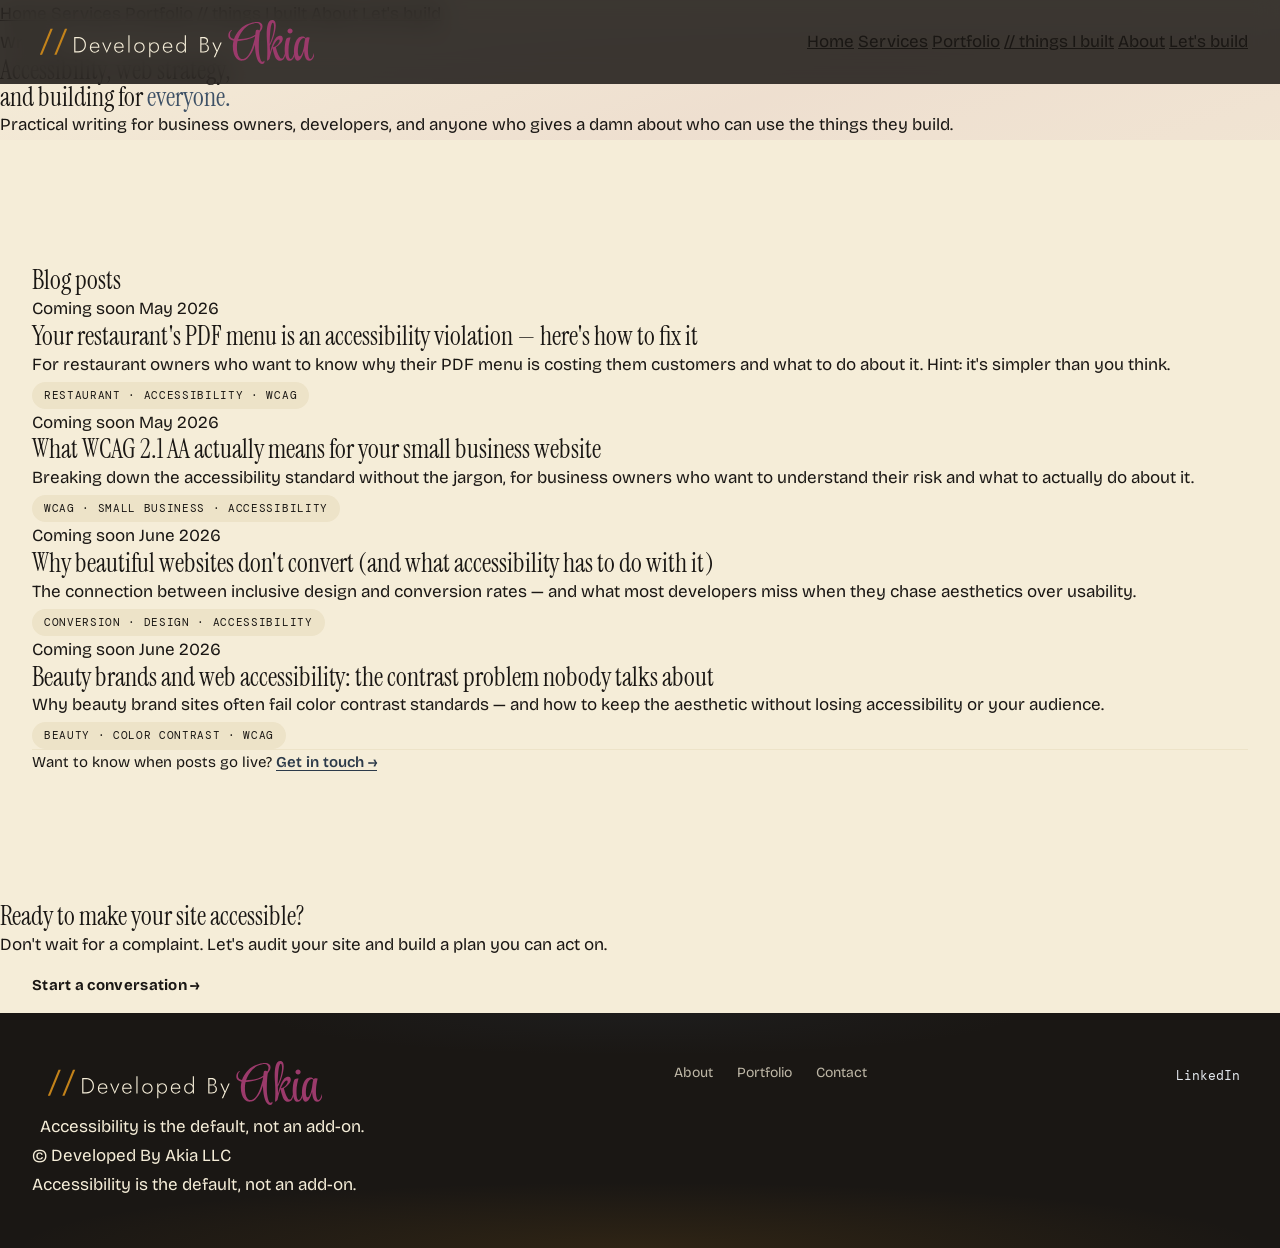
==== commit c09cfec0: "logo change" ====
--- a/blog/index.html
+++ b/blog/index.html
@@ -22,7 +22,7 @@
 
   <header class="site-header" id="site-header" role="banner" style="background: rgba(26,23,20,0.85); backdrop-filter: blur(12px);">
     <a href="/" class="logo" aria-label="Developed By Akia — home">
-  <img src="/assets/images/logo.svg" height="36" alt="Developed By Akia" style="display:block;">
+  <svg xmlns="http://www.w3.org/2000/svg" xmlns:xlink="http://www.w3.org/1999/xlink" viewBox="402 375 642 100" height="44" aria-hidden="true" focusable="false" style="display:block;"><defs><g/><clipPath id="clip-logo-h-a"><rect x="0" width="43" y="0" height="91"/></clipPath><clipPath id="clip-logo-h-b"><rect x="0" width="43" y="0" height="91"/></clipPath></defs><g fill="#f5edd8" fill-opacity="1"><g transform="translate(493.718206, 448.883641)"><g><path d="M 4.203125 -35 L 4.203125 0 L 6.953125 0 L 6.953125 -35 Z M 13.703125 0 C 17.097656 0 20.085938 -0.734375 22.671875 -2.203125 C 25.253906 -3.671875 27.269531 -5.710938 28.71875 -8.328125 C 30.175781 -10.941406 30.90625 -14 30.90625 -17.5 C 30.90625 -21 30.175781 -24.054688 28.71875 -26.671875 C 27.269531 -29.285156 25.253906 -31.328125 22.671875 -32.796875 C 20.085938 -34.265625 17.097656 -35 13.703125 -35 L 5.703125 -35 L 5.703125 -32.25 L 13.703125 -32.25 C 15.867188 -32.25 17.84375 -31.898438 19.625 -31.203125 C 21.40625 -30.503906 22.925781 -29.507812 24.1875 -28.21875 C 25.457031 -26.9375 26.4375 -25.382812 27.125 -23.5625 C 27.8125 -21.75 28.15625 -19.726562 28.15625 -17.5 C 28.15625 -15.269531 27.8125 -13.242188 27.125 -11.421875 C 26.4375 -9.609375 25.457031 -8.054688 24.1875 -6.765625 C 22.925781 -5.484375 21.40625 -4.492188 19.625 -3.796875 C 17.84375 -3.097656 15.867188 -2.75 13.703125 -2.75 L 5.703125 -2.75 L 5.703125 0 Z M 13.703125 0 "/></g></g></g><g fill="#f5edd8" fill-opacity="1"><g transform="translate(531.613035, 448.883641)"><g><path d="M 12.59375 0.5 C 14.894531 0.5 16.90625 0.0234375 18.625 -0.921875 C 20.34375 -1.867188 21.851562 -3.34375 23.15625 -5.34375 L 21.046875 -6.703125 C 20.015625 -5.066406 18.835938 -3.863281 17.515625 -3.09375 C 16.203125 -2.332031 14.664062 -1.953125 12.90625 -1.953125 C 11.238281 -1.953125 9.78125 -2.347656 8.53125 -3.140625 C 7.28125 -3.941406 6.3125 -5.078125 5.625 -6.546875 C 4.9375 -8.015625 4.59375 -9.734375 4.59375 -11.703125 C 4.59375 -13.628906 4.941406 -15.300781 5.640625 -16.71875 C 6.347656 -18.132812 7.328125 -19.234375 8.578125 -20.015625 C 9.828125 -20.804688 11.300781 -21.203125 13 -21.203125 C 14.46875 -21.203125 15.785156 -20.847656 16.953125 -20.140625 C 18.117188 -19.441406 19.039062 -18.476562 19.71875 -17.25 C 20.40625 -16.019531 20.75 -14.617188 20.75 -13.046875 C 20.75 -12.785156 20.707031 -12.507812 20.625 -12.21875 C 20.539062 -11.9375 20.46875 -11.710938 20.40625 -11.546875 L 21.5 -13.09375 L 3.59375 -13.09375 L 3.59375 -10.84375 L 23.453125 -10.84375 C 23.484375 -11.007812 23.503906 -11.207031 23.515625 -11.4375 C 23.535156 -11.675781 23.546875 -11.894531 23.546875 -12.09375 C 23.546875 -14.332031 23.101562 -16.304688 22.21875 -18.015625 C 21.34375 -19.734375 20.113281 -21.078125 18.53125 -22.046875 C 16.945312 -23.015625 15.101562 -23.5 13 -23.5 C 10.832031 -23.5 8.914062 -22.988281 7.25 -21.96875 C 5.582031 -20.957031 4.28125 -19.550781 3.34375 -17.75 C 2.414062 -15.945312 1.953125 -13.878906 1.953125 -11.546875 C 1.953125 -9.210938 2.410156 -7.132812 3.328125 -5.3125 C 4.242188 -3.5 5.5 -2.078125 7.09375 -1.046875 C 8.695312 -0.015625 10.53125 0.5 12.59375 0.5 Z M 12.59375 0.5 "/></g></g></g><g fill="#f5edd8" fill-opacity="1"><g transform="translate(561.159113, 448.883641)"><g><path d="M 0.203125 -23 L 10.796875 1.34375 L 21.40625 -23 L 18.453125 -23 L 10.796875 -4.25 L 3.15625 -23 Z M 0.203125 -23 "/></g></g></g><g fill="#f5edd8" fill-opacity="1"><g transform="translate(586.805801, 448.883641)"><g><path d="M 12.59375 0.5 C 14.894531 0.5 16.90625 0.0234375 18.625 -0.921875 C 20.34375 -1.867188 21.851562 -3.34375 23.15625 -5.34375 L 21.046875 -6.703125 C 20.015625 -5.066406 18.835938 -3.863281 17.515625 -3.09375 C 16.203125 -2.332031 14.664062 -1.953125 12.90625 -1.953125 C 11.238281 -1.953125 9.78125 -2.347656 8.53125 -3.140625 C 7.28125 -3.941406 6.3125 -5.078125 5.625 -6.546875 C 4.9375 -8.015625 4.59375 -9.734375 4.59375 -11.703125 C 4.59375 -13.628906 4.941406 -15.300781 5.640625 -16.71875 C 6.347656 -18.132812 7.328125 -19.234375 8.578125 -20.015625 C 9.828125 -20.804688 11.300781 -21.203125 13 -21.203125 C 14.46875 -21.203125 15.785156 -20.847656 16.953125 -20.140625 C 18.117188 -19.441406 19.039062 -18.476562 19.71875 -17.25 C 20.40625 -16.019531 20.75 -14.617188 20.75 -13.046875 C 20.75 -12.785156 20.707031 -12.507812 20.625 -12.21875 C 20.539062 -11.9375 20.46875 -11.710938 20.40625 -11.546875 L 21.5 -13.09375 L 3.59375 -13.09375 L 3.59375 -10.84375 L 23.453125 -10.84375 C 23.484375 -11.007812 23.503906 -11.207031 23.515625 -11.4375 C 23.535156 -11.675781 23.546875 -11.894531 23.546875 -12.09375 C 23.546875 -14.332031 23.101562 -16.304688 22.21875 -18.015625 C 21.34375 -19.734375 20.113281 -21.078125 18.53125 -22.046875 C 16.945312 -23.015625 15.101562 -23.5 13 -23.5 C 10.832031 -23.5 8.914062 -22.988281 7.25 -21.96875 C 5.582031 -20.957031 4.28125 -19.550781 3.34375 -17.75 C 2.414062 -15.945312 1.953125 -13.878906 1.953125 -11.546875 C 1.953125 -9.210938 2.410156 -7.132812 3.328125 -5.3125 C 4.242188 -3.5 5.5 -2.078125 7.09375 -1.046875 C 8.695312 -0.015625 10.53125 0.5 12.59375 0.5 Z M 12.59375 0.5 "/></g></g></g><g fill="#f5edd8" fill-opacity="1"><g transform="translate(617.1018, 448.883641)"><g><path d="M 3.953125 -39 L 3.953125 0 L 6.546875 0 L 6.546875 -39 Z M 3.953125 -39 "/></g></g></g><g fill="#f5edd8" fill-opacity="1"><g transform="translate(632.400124, 448.883641)"><g><path d="M 1.953125 -11.5 C 1.953125 -9.195312 2.46875 -7.132812 3.5 -5.3125 C 4.53125 -3.5 5.9375 -2.078125 7.71875 -1.046875 C 9.507812 -0.015625 11.519531 0.5 13.75 0.5 C 15.976562 0.5 17.984375 -0.015625 19.765625 -1.046875 C 21.554688 -2.078125 22.96875 -3.5 24 -5.3125 C 25.03125 -7.132812 25.546875 -9.195312 25.546875 -11.5 C 25.546875 -13.832031 25.03125 -15.898438 24 -17.703125 C 22.96875 -19.503906 21.554688 -20.921875 19.765625 -21.953125 C 17.984375 -22.984375 15.976562 -23.5 13.75 -23.5 C 11.519531 -23.5 9.507812 -22.984375 7.71875 -21.953125 C 5.9375 -20.921875 4.53125 -19.503906 3.5 -17.703125 C 2.46875 -15.898438 1.953125 -13.832031 1.953125 -11.5 Z M 4.59375 -11.5 C 4.59375 -13.363281 4.992188 -15.007812 5.796875 -16.4375 C 6.597656 -17.875 7.691406 -19 9.078125 -19.8125 C 10.460938 -20.632812 12.019531 -21.046875 13.75 -21.046875 C 15.476562 -21.046875 17.035156 -20.632812 18.421875 -19.8125 C 19.804688 -19 20.898438 -17.867188 21.703125 -16.421875 C 22.503906 -14.972656 22.90625 -13.332031 22.90625 -11.5 C 22.90625 -9.632812 22.503906 -7.984375 21.703125 -6.546875 C 20.898438 -5.117188 19.804688 -3.992188 18.421875 -3.171875 C 17.035156 -2.359375 15.476562 -1.953125 13.75 -1.953125 C 12.019531 -1.953125 10.460938 -2.359375 9.078125 -3.171875 C 7.691406 -3.992188 6.597656 -5.117188 5.796875 -6.546875 C 4.992188 -7.984375 4.59375 -9.632812 4.59375 -11.5 Z M 4.59375 -11.5 "/></g></g></g><g fill="#f5edd8" fill-opacity="1"><g transform="translate(664.695817, 448.883641)"><g><path d="M 6.296875 11 L 6.296875 -23 L 3.703125 -23 L 3.703125 11 Z M 25.953125 -11.5 C 25.953125 -14 25.457031 -16.140625 24.46875 -17.921875 C 23.488281 -19.703125 22.15625 -21.078125 20.46875 -22.046875 C 18.789062 -23.015625 16.914062 -23.5 14.84375 -23.5 C 12.914062 -23.5 11.21875 -22.972656 9.75 -21.921875 C 8.28125 -20.867188 7.132812 -19.441406 6.3125 -17.640625 C 5.5 -15.847656 5.09375 -13.800781 5.09375 -11.5 C 5.09375 -9.226562 5.5 -7.1875 6.3125 -5.375 C 7.132812 -3.5625 8.28125 -2.128906 9.75 -1.078125 C 11.21875 -0.0234375 12.914062 0.5 14.84375 0.5 C 16.914062 0.5 18.789062 0.015625 20.46875 -0.953125 C 22.15625 -1.921875 23.488281 -3.300781 24.46875 -5.09375 C 25.457031 -6.894531 25.953125 -9.03125 25.953125 -11.5 Z M 23.34375 -11.5 C 23.34375 -9.5 22.941406 -7.78125 22.140625 -6.34375 C 21.347656 -4.914062 20.285156 -3.828125 18.953125 -3.078125 C 17.617188 -2.328125 16.132812 -1.953125 14.5 -1.953125 C 13.101562 -1.953125 11.769531 -2.367188 10.5 -3.203125 C 9.226562 -4.035156 8.207031 -5.164062 7.4375 -6.59375 C 6.675781 -8.03125 6.296875 -9.664062 6.296875 -11.5 C 6.296875 -13.332031 6.675781 -14.960938 7.4375 -16.390625 C 8.207031 -17.828125 9.226562 -18.960938 10.5 -19.796875 C 11.769531 -20.628906 13.101562 -21.046875 14.5 -21.046875 C 16.132812 -21.046875 17.617188 -20.671875 18.953125 -19.921875 C 20.285156 -19.171875 21.347656 -18.078125 22.140625 -16.640625 C 22.941406 -15.210938 23.34375 -13.5 23.34375 -11.5 Z M 23.34375 -11.5 "/></g></g></g><g fill="#f5edd8" fill-opacity="1"><g transform="translate(697.391436, 448.883641)"><g><path d="M 12.59375 0.5 C 14.894531 0.5 16.90625 0.0234375 18.625 -0.921875 C 20.34375 -1.867188 21.851562 -3.34375 23.15625 -5.34375 L 21.046875 -6.703125 C 20.015625 -5.066406 18.835938 -3.863281 17.515625 -3.09375 C 16.203125 -2.332031 14.664062 -1.953125 12.90625 -1.953125 C 11.238281 -1.953125 9.78125 -2.347656 8.53125 -3.140625 C 7.28125 -3.941406 6.3125 -5.078125 5.625 -6.546875 C 4.9375 -8.015625 4.59375 -9.734375 4.59375 -11.703125 C 4.59375 -13.628906 4.941406 -15.300781 5.640625 -16.71875 C 6.347656 -18.132812 7.328125 -19.234375 8.578125 -20.015625 C 9.828125 -20.804688 11.300781 -21.203125 13 -21.203125 C 14.46875 -21.203125 15.785156 -20.847656 16.953125 -20.140625 C 18.117188 -19.441406 19.039062 -18.476562 19.71875 -17.25 C 20.40625 -16.019531 20.75 -14.617188 20.75 -13.046875 C 20.75 -12.785156 20.707031 -12.507812 20.625 -12.21875 C 20.539062 -11.9375 20.46875 -11.710938 20.40625 -11.546875 L 21.5 -13.09375 L 3.59375 -13.09375 L 3.59375 -10.84375 L 23.453125 -10.84375 C 23.484375 -11.007812 23.503906 -11.207031 23.515625 -11.4375 C 23.535156 -11.675781 23.546875 -11.894531 23.546875 -12.09375 C 23.546875 -14.332031 23.101562 -16.304688 22.21875 -18.015625 C 21.34375 -19.734375 20.113281 -21.078125 18.53125 -22.046875 C 16.945312 -23.015625 15.101562 -23.5 13 -23.5 C 10.832031 -23.5 8.914062 -22.988281 7.25 -21.96875 C 5.582031 -20.957031 4.28125 -19.550781 3.34375 -17.75 C 2.414062 -15.945312 1.953125 -13.878906 1.953125 -11.546875 C 1.953125 -9.210938 2.410156 -7.132812 3.328125 -5.3125 C 4.242188 -3.5 5.5 -2.078125 7.09375 -1.046875 C 8.695312 -0.015625 10.53125 0.5 12.59375 0.5 Z M 12.59375 0.5 "/></g></g></g><g fill="#f5edd8" fill-opacity="1"><g transform="translate(727.687446, 448.883641)"><g><path d="M 21.59375 -39 L 21.59375 0 L 24.203125 0 L 24.203125 -39 Z M 1.953125 -11.5 C 1.953125 -9.03125 2.453125 -6.894531 3.453125 -5.09375 C 4.453125 -3.300781 5.789062 -1.921875 7.46875 -0.953125 C 9.15625 0.015625 11.015625 0.5 13.046875 0.5 C 15.046875 0.5 16.757812 -0.0234375 18.1875 -1.078125 C 19.625 -2.128906 20.75 -3.5625 21.5625 -5.375 C 22.382812 -7.1875 22.796875 -9.226562 22.796875 -11.5 C 22.796875 -13.800781 22.382812 -15.847656 21.5625 -17.640625 C 20.75 -19.441406 19.625 -20.867188 18.1875 -21.921875 C 16.757812 -22.972656 15.046875 -23.5 13.046875 -23.5 C 11.015625 -23.5 9.15625 -23.015625 7.46875 -22.046875 C 5.789062 -21.078125 4.453125 -19.703125 3.453125 -17.921875 C 2.453125 -16.140625 1.953125 -14 1.953125 -11.5 Z M 4.59375 -11.5 C 4.59375 -13.5 4.984375 -15.210938 5.765625 -16.640625 C 6.554688 -18.078125 7.625 -19.171875 8.96875 -19.921875 C 10.320312 -20.671875 11.800781 -21.046875 13.40625 -21.046875 C 14.832031 -21.046875 16.171875 -20.628906 17.421875 -19.796875 C 18.671875 -18.960938 19.675781 -17.828125 20.4375 -16.390625 C 21.207031 -14.960938 21.59375 -13.332031 21.59375 -11.5 C 21.59375 -9.664062 21.207031 -8.03125 20.4375 -6.59375 C 19.675781 -5.164062 18.671875 -4.035156 17.421875 -3.203125 C 16.171875 -2.367188 14.832031 -1.953125 13.40625 -1.953125 C 11.800781 -1.953125 10.320312 -2.328125 8.96875 -3.078125 C 7.625 -3.828125 6.554688 -4.914062 5.765625 -6.34375 C 4.984375 -7.78125 4.59375 -9.5 4.59375 -11.5 Z M 4.59375 -11.5 "/></g></g></g><g fill="#f5edd8" fill-opacity="1"><g transform="translate(760.383076, 448.883641)"><g/></g></g><g fill="#f5edd8" fill-opacity="1"><g transform="translate(780.180689, 448.883641)"><g><path d="M 6.34375 -18.796875 L 12 -18.796875 C 13.96875 -18.796875 15.703125 -19.085938 17.203125 -19.671875 C 18.703125 -20.253906 19.875 -21.117188 20.71875 -22.265625 C 21.570312 -23.421875 22 -24.847656 22 -26.546875 C 22 -28.410156 21.582031 -29.96875 20.75 -31.21875 C 19.914062 -32.46875 18.738281 -33.410156 17.21875 -34.046875 C 15.707031 -34.679688 13.898438 -35 11.796875 -35 L 4.203125 -35 L 4.203125 0 L 12.296875 0 C 14.566406 0 16.578125 -0.363281 18.328125 -1.09375 C 20.078125 -1.832031 21.453125 -2.953125 22.453125 -4.453125 C 23.453125 -5.953125 23.953125 -7.851562 23.953125 -10.15625 C 23.953125 -11.75 23.625 -13.132812 22.96875 -14.3125 C 22.320312 -15.5 21.457031 -16.476562 20.375 -17.25 C 19.289062 -18.019531 18.066406 -18.59375 16.703125 -18.96875 C 15.335938 -19.351562 13.9375 -19.546875 12.5 -19.546875 L 6.34375 -19.546875 L 6.34375 -17.953125 L 12.296875 -17.953125 C 13.492188 -17.953125 14.617188 -17.785156 15.671875 -17.453125 C 16.722656 -17.117188 17.664062 -16.625 18.5 -15.96875 C 19.332031 -15.320312 19.984375 -14.523438 20.453125 -13.578125 C 20.921875 -12.628906 21.15625 -11.535156 21.15625 -10.296875 C 21.15625 -8.566406 20.785156 -7.125 20.046875 -5.96875 C 19.316406 -4.820312 18.285156 -3.945312 16.953125 -3.34375 C 15.617188 -2.75 14.066406 -2.453125 12.296875 -2.453125 L 6.953125 -2.453125 L 6.953125 -32.546875 L 11.796875 -32.546875 C 14.066406 -32.546875 15.875 -32.003906 17.21875 -30.921875 C 18.570312 -29.835938 19.25 -28.332031 19.25 -26.40625 C 19.25 -25.03125 18.914062 -23.898438 18.25 -23.015625 C 17.582031 -22.140625 16.679688 -21.484375 15.546875 -21.046875 C 14.410156 -20.617188 13.160156 -20.40625 11.796875 -20.40625 L 6.34375 -20.40625 Z M 6.34375 -18.796875 "/></g></g></g><g fill="#f5edd8" fill-opacity="1"><g transform="translate(811.626533, 448.883641)"><g><path d="M 21.5 -23 L 18.59375 -23 L 10.453125 -3.5 L 11.65625 -3.40625 L 3.296875 -23 L 0.203125 -23 L 9.5 -2.34375 L 3.59375 11 L 6.5 11 Z M 21.5 -23 "/></g></g></g><g fill="#9b3a6b" fill-opacity="1"><g transform="translate(850.336839, 467.009969)"><g><path d="M 80.09375 1.6875 L 80.09375 2.546875 C 80.09375 6.171875 78.359375 7.984375 74.890625 7.984375 L 74.15625 7.984375 C 71.65625 7.742188 69.476562 6.515625 67.625 4.296875 C 65.769531 2.078125 64.21875 -0.863281 62.96875 -4.53125 C 61.71875 -8.207031 60.734375 -12.265625 60.015625 -16.703125 C 59.523438 -19.765625 59.140625 -22.925781 58.859375 -26.1875 C 58.578125 -29.457031 58.394531 -32.742188 58.3125 -36.046875 C 57.1875 -32.015625 55.753906 -27.984375 54.015625 -23.953125 C 52.285156 -19.921875 50.289062 -16.191406 48.03125 -12.765625 C 45.769531 -9.335938 43.285156 -6.472656 40.578125 -4.171875 C 37.878906 -1.867188 34.957031 -0.4375 31.8125 0.125 C 30.601562 0.363281 29.394531 0.484375 28.1875 0.484375 C 23.832031 0.484375 20.160156 -0.984375 17.171875 -3.921875 C 14.191406 -6.867188 11.9375 -10.78125 10.40625 -15.65625 C 8.875 -20.539062 8.109375 -25.847656 8.109375 -31.578125 C 8.109375 -32.140625 8.128906 -32.703125 8.171875 -33.265625 C 8.210938 -33.835938 8.234375 -34.40625 8.234375 -34.96875 C 8.472656 -38.507812 8.953125 -41.894531 9.671875 -45.125 C 6.203125 -45.769531 3.359375 -47.0625 1.140625 -49 C -1.066406 -50.9375 -2.171875 -53.757812 -2.171875 -57.46875 C -2.171875 -59.726562 -1.609375 -61.925781 -0.484375 -64.0625 C 0.640625 -66.195312 2.332031 -67.867188 4.59375 -69.078125 C 4.757812 -69.160156 4.921875 -69.203125 5.078125 -69.203125 C 5.566406 -69.203125 5.8125 -68.960938 5.8125 -68.484375 C 5.8125 -67.992188 5.609375 -67.628906 5.203125 -67.390625 C 3.910156 -66.503906 2.984375 -65.171875 2.421875 -63.390625 C 1.859375 -61.617188 1.578125 -59.847656 1.578125 -58.078125 C 1.578125 -55.410156 2.398438 -53.3125 4.046875 -51.78125 C 5.703125 -50.25 7.941406 -49.203125 10.765625 -48.640625 C 13.109375 -55.816406 16.675781 -62.144531 21.46875 -67.625 C 26.269531 -73.113281 31.851562 -77.550781 38.21875 -80.9375 C 44.59375 -84.320312 51.171875 -86.378906 57.953125 -87.109375 C 58.753906 -87.191406 59.519531 -87.25 60.25 -87.28125 C 60.976562 -87.320312 61.664062 -87.34375 62.3125 -87.34375 C 67.0625 -87.34375 70.460938 -86.4375 72.515625 -84.625 C 74.578125 -82.8125 75.609375 -80.570312 75.609375 -77.90625 C 75.609375 -75.164062 74.722656 -72.222656 72.953125 -69.078125 C 72.390625 -68.191406 71.804688 -67.304688 71.203125 -66.421875 C 70.597656 -65.535156 69.972656 -64.6875 69.328125 -63.875 C 68.921875 -60.726562 68.453125 -56.269531 67.921875 -50.5 C 67.398438 -44.738281 67.140625 -38.59375 67.140625 -32.0625 C 67.140625 -29.476562 67.179688 -26.894531 67.265625 -24.3125 C 67.347656 -21.738281 67.550781 -19.160156 67.875 -16.578125 C 68.195312 -13.910156 68.679688 -11.066406 69.328125 -8.046875 C 69.972656 -5.023438 70.816406 -2.421875 71.859375 -0.234375 C 72.910156 1.941406 74.160156 3.066406 75.609375 3.140625 L 75.859375 3.140625 C 76.503906 3.222656 77.085938 3.039062 77.609375 2.59375 C 78.128906 2.15625 78.429688 1.691406 78.515625 1.203125 C 78.597656 0.640625 78.84375 0.359375 79.25 0.359375 C 79.8125 0.359375 80.09375 0.800781 80.09375 1.6875 Z M 58.671875 -53.359375 L 58.796875 -55.171875 C 54.921875 -52.828125 50.6875 -50.890625 46.09375 -49.359375 C 41.5 -47.828125 36.898438 -46.675781 32.296875 -45.90625 C 27.703125 -45.144531 23.304688 -44.679688 19.109375 -44.515625 C 18.390625 -41.773438 17.90625 -38.992188 17.65625 -36.171875 C 17.582031 -35.046875 17.523438 -33.9375 17.484375 -32.84375 C 17.441406 -31.757812 17.421875 -30.648438 17.421875 -29.515625 C 17.421875 -24.753906 17.882812 -20.359375 18.8125 -16.328125 C 19.738281 -12.296875 21.171875 -9.085938 23.109375 -6.703125 C 25.046875 -4.328125 27.460938 -3.140625 30.359375 -3.140625 C 30.679688 -3.140625 31.003906 -3.160156 31.328125 -3.203125 C 31.648438 -3.242188 31.972656 -3.304688 32.296875 -3.390625 C 34.960938 -3.867188 37.484375 -5.335938 39.859375 -7.796875 C 42.242188 -10.265625 44.441406 -13.375 46.453125 -17.125 C 48.472656 -20.875 50.289062 -24.90625 51.90625 -29.21875 C 53.519531 -33.53125 54.847656 -37.828125 55.890625 -42.109375 C 56.378906 -44.117188 56.882812 -46.070312 57.40625 -47.96875 C 57.925781 -49.863281 58.347656 -51.660156 58.671875 -53.359375 Z M 59.15625 -58.4375 C 59.320312 -60.445312 59.546875 -62.316406 59.828125 -64.046875 C 60.109375 -65.785156 60.410156 -67.34375 60.734375 -68.71875 C 60.816406 -68.957031 61.195312 -69.175781 61.875 -69.375 C 62.5625 -69.582031 63.351562 -69.6875 64.25 -69.6875 C 64.96875 -69.6875 65.707031 -69.601562 66.46875 -69.4375 C 67.238281 -69.28125 67.945312 -68.960938 68.59375 -68.484375 L 69.078125 -69.4375 C 70.367188 -72.019531 71.015625 -74.398438 71.015625 -76.578125 C 71.015625 -79.003906 70.1875 -81.019531 68.53125 -82.625 C 66.882812 -84.238281 64.242188 -85.046875 60.609375 -85.046875 C 60.128906 -85.046875 59.625 -85.023438 59.09375 -84.984375 C 58.570312 -84.953125 58.03125 -84.894531 57.46875 -84.8125 C 52.945312 -84.25 48.726562 -82.835938 44.8125 -80.578125 C 40.90625 -78.316406 37.335938 -75.472656 34.109375 -72.046875 C 30.890625 -68.617188 28.085938 -64.847656 25.703125 -60.734375 C 23.328125 -56.617188 21.453125 -52.382812 20.078125 -48.03125 C 24.191406 -48.1875 28.566406 -48.585938 33.203125 -49.234375 C 37.847656 -49.878906 42.425781 -50.945312 46.9375 -52.4375 C 51.457031 -53.9375 55.53125 -55.9375 59.15625 -58.4375 Z M 59.15625 -58.4375 "/></g></g></g><g fill="#9b3a6b" fill-opacity="1"><g transform="translate(933.686979, 467.009969)"><g><path d="M 8.828125 -33.640625 C 8.992188 -31.453125 9.113281 -29.085938 9.1875 -26.546875 C 9.269531 -24.015625 9.351562 -21.457031 9.4375 -18.875 C 10.320312 -22.5 11.429688 -26.445312 12.765625 -30.71875 C 14.097656 -35 15.691406 -39.09375 17.546875 -43 C 19.398438 -46.914062 21.535156 -50.125 23.953125 -52.625 C 26.367188 -55.125 29.070312 -56.375 32.0625 -56.375 C 34.644531 -56.375 36.335938 -55.609375 37.140625 -54.078125 C 37.953125 -52.546875 38.359375 -50.929688 38.359375 -49.234375 C 38.359375 -47.054688 37.507812 -44.695312 35.8125 -42.15625 C 34.113281 -39.625 32.070312 -37.285156 29.6875 -35.140625 C 27.3125 -33.003906 25 -31.375 22.75 -30.25 C 22.90625 -29.113281 23.265625 -27.5 23.828125 -25.40625 C 24.398438 -23.3125 25.085938 -21.050781 25.890625 -18.625 C 26.691406 -16.207031 27.632812 -13.910156 28.71875 -11.734375 C 29.8125 -9.554688 30.941406 -7.78125 32.109375 -6.40625 C 33.285156 -5.039062 34.519531 -4.359375 35.8125 -4.359375 C 36.9375 -4.359375 37.863281 -4.859375 38.59375 -5.859375 C 39.320312 -6.867188 39.882812 -7.78125 40.28125 -8.59375 C 41.332031 -10.851562 42.382812 -13.71875 43.4375 -17.1875 C 43.757812 -17.90625 44.082031 -18.265625 44.40625 -18.265625 C 44.800781 -18.265625 45 -17.78125 45 -16.8125 L 45 -16.328125 C 44.925781 -14.640625 44.546875 -12.722656 43.859375 -10.578125 C 43.171875 -8.441406 42.265625 -6.488281 41.140625 -4.71875 C 40.171875 -3.1875 39 -1.9375 37.625 -0.96875 C 36.25 0 34.71875 0.523438 33.03125 0.609375 L 32.296875 0.609375 C 29.078125 0.609375 26.578125 -0.316406 24.796875 -2.171875 C 23.023438 -4.023438 21.535156 -6.40625 20.328125 -9.3125 C 19.441406 -11.414062 18.632812 -13.71875 17.90625 -16.21875 C 17.175781 -18.71875 16.585938 -21.054688 16.140625 -23.234375 C 15.703125 -25.410156 15.40625 -27.101562 15.25 -28.3125 C 15.25 -28.46875 15.265625 -28.566406 15.296875 -28.609375 C 15.335938 -28.648438 15.359375 -28.710938 15.359375 -28.796875 L 15.25 -28.796875 C 13.71875 -24.597656 12.40625 -20.503906 11.3125 -16.515625 C 10.21875 -12.523438 9.472656 -9.476562 9.078125 -7.375 C 9.078125 -7.21875 8.992188 -7.054688 8.828125 -6.890625 C 8.585938 -4.878906 8.144531 -3.429688 7.5 -2.546875 C 6.125 -0.523438 4.390625 0.484375 2.296875 0.484375 C 2.460938 -0.160156 2.582031 -1.328125 2.65625 -3.015625 C 2.738281 -4.710938 2.820312 -6.734375 2.90625 -9.078125 C 2.988281 -10.691406 3.046875 -12.320312 3.078125 -13.96875 C 3.117188 -15.625 3.140625 -17.300781 3.140625 -19 L 3.140625 -20.328125 C 3.140625 -25.085938 3.054688 -29.644531 2.890625 -34 C 2.734375 -38.351562 2.492188 -42.546875 2.171875 -46.578125 C 2.097656 -47.953125 2 -49.828125 1.875 -52.203125 C 1.75 -54.585938 1.6875 -57.191406 1.6875 -60.015625 C 1.6875 -63.472656 1.847656 -67.078125 2.171875 -70.828125 C 2.492188 -74.585938 3.097656 -78.054688 3.984375 -81.234375 C 4.878906 -84.421875 6.171875 -87.003906 7.859375 -88.984375 C 9.554688 -90.960938 11.734375 -91.953125 14.390625 -91.953125 C 17.378906 -91.953125 19.4375 -90.757812 20.5625 -88.375 C 21.695312 -86 22.265625 -83.117188 22.265625 -79.734375 C 22.265625 -76.265625 21.878906 -72.59375 21.109375 -68.71875 C 20.347656 -64.84375 19.503906 -61.3125 18.578125 -58.125 C 17.648438 -54.945312 16.941406 -52.671875 16.453125 -51.296875 C 15.398438 -48.316406 14.207031 -45.289062 12.875 -42.21875 C 11.550781 -39.15625 10.203125 -36.296875 8.828125 -33.640625 Z M 18.390625 -76.09375 L 18.390625 -77.4375 C 18.304688 -79.769531 18.039062 -81.703125 17.59375 -83.234375 C 17.15625 -84.765625 16.453125 -85.53125 15.484375 -85.53125 C 14.515625 -85.53125 13.644531 -84.5625 12.875 -82.625 C 12.113281 -80.695312 11.453125 -78.035156 10.890625 -74.640625 C 10.398438 -71.660156 10.015625 -68.4375 9.734375 -64.96875 C 9.453125 -61.5 9.226562 -58.109375 9.0625 -54.796875 C 8.90625 -51.492188 8.785156 -48.570312 8.703125 -46.03125 C 8.628906 -43.488281 8.59375 -41.695312 8.59375 -40.65625 C 8.59375 -40.332031 8.59375 -39.945312 8.59375 -39.5 C 8.59375 -39.0625 8.628906 -38.597656 8.703125 -38.109375 C 10.484375 -42.140625 12.097656 -46.375 13.546875 -50.8125 C 15.003906 -55.25 16.175781 -59.644531 17.0625 -64 C 17.945312 -68.351562 18.390625 -72.382812 18.390625 -76.09375 Z M 15.734375 -30 C 18.796875 -30.488281 21.472656 -31.679688 23.765625 -33.578125 C 26.066406 -35.472656 27.882812 -37.546875 29.21875 -39.796875 C 30.550781 -42.054688 31.21875 -43.953125 31.21875 -45.484375 C 31.21875 -47.015625 30.53125 -47.78125 29.15625 -47.78125 C 27.707031 -47.78125 26.273438 -47.070312 24.859375 -45.65625 C 23.453125 -44.25 22.140625 -42.535156 20.921875 -40.515625 C 19.710938 -38.503906 18.664062 -36.53125 17.78125 -34.59375 C 16.894531 -32.664062 16.210938 -31.132812 15.734375 -30 Z M 15.734375 -30 "/></g></g></g><g fill="#9b3a6b" fill-opacity="1"><g transform="translate(974.091841, 467.009969)"><g><path d="M 25.53125 -16.8125 L 25.53125 -16.328125 C 25.363281 -14.234375 24.796875 -11.851562 23.828125 -9.1875 C 22.859375 -6.53125 21.507812 -4.234375 19.78125 -2.296875 C 18.050781 -0.359375 15.972656 0.609375 13.546875 0.609375 C 10.640625 0.609375 8.359375 -0.617188 6.703125 -3.078125 C 5.054688 -5.546875 3.890625 -8.691406 3.203125 -12.515625 C 2.515625 -16.347656 2.171875 -20.363281 2.171875 -24.5625 C 2.171875 -28.03125 2.351562 -31.394531 2.71875 -34.65625 C 3.082031 -37.925781 3.523438 -40.789062 4.046875 -43.25 C 4.578125 -45.707031 5.082031 -47.460938 5.5625 -48.515625 C 6.050781 -49.484375 6.835938 -50.390625 7.921875 -51.234375 C 9.015625 -52.078125 10.488281 -52.5 12.34375 -52.5 C 13.382812 -52.5 14.429688 -52.378906 15.484375 -52.140625 C 14.679688 -49.316406 13.710938 -45.40625 12.578125 -40.40625 C 11.453125 -35.40625 10.890625 -29.878906 10.890625 -23.828125 C 10.890625 -21.734375 10.925781 -19.492188 11 -17.109375 C 11.082031 -14.734375 11.285156 -12.515625 11.609375 -10.453125 C 11.929688 -8.398438 12.4375 -6.726562 13.125 -5.4375 C 13.8125 -4.15625 14.71875 -3.515625 15.84375 -3.515625 L 15.96875 -3.515625 C 16.613281 -3.515625 17.316406 -3.832031 18.078125 -4.46875 C 18.847656 -5.113281 19.675781 -6.328125 20.5625 -8.109375 C 21.769531 -10.441406 22.898438 -13.46875 23.953125 -17.1875 C 24.117188 -17.90625 24.441406 -18.265625 24.921875 -18.265625 C 25.328125 -18.265625 25.53125 -17.78125 25.53125 -16.8125 Z M 20.203125 -67.03125 C 20.203125 -65.414062 19.632812 -64.039062 18.5 -62.90625 C 17.375 -61.78125 16.003906 -61.21875 14.390625 -61.21875 C 12.859375 -61.21875 11.507812 -61.78125 10.34375 -62.90625 C 9.175781 -64.039062 8.59375 -65.414062 8.59375 -67.03125 C 8.59375 -68.632812 9.175781 -70 10.34375 -71.125 C 11.507812 -72.257812 12.859375 -72.828125 14.390625 -72.828125 C 16.003906 -72.828125 17.375 -72.257812 18.5 -71.125 C 19.632812 -70 20.203125 -68.632812 20.203125 -67.03125 Z M 20.203125 -67.03125 "/></g></g></g><g fill="#9b3a6b" fill-opacity="1"><g transform="translate(995.020108, 467.009969)"><g><path d="M 49.359375 -16.8125 L 49.359375 -16.328125 C 49.203125 -14.234375 48.640625 -11.851562 47.671875 -9.1875 C 46.703125 -6.53125 45.347656 -4.234375 43.609375 -2.296875 C 41.878906 -0.359375 39.804688 0.609375 37.390625 0.609375 C 34.890625 0.609375 32.867188 -0.175781 31.328125 -1.75 C 29.796875 -3.320312 28.609375 -5.335938 27.765625 -7.796875 C 26.921875 -10.265625 26.335938 -12.765625 26.015625 -15.296875 C 25.691406 -17.835938 25.53125 -20.078125 25.53125 -22.015625 C 24.5625 -18.390625 23.328125 -14.863281 21.828125 -11.4375 C 20.335938 -8.007812 18.707031 -5.1875 16.9375 -2.96875 C 15.164062 -0.75 13.226562 0.398438 11.125 0.484375 L 11.015625 0.484375 C 9.078125 0.484375 7.460938 -0.421875 6.171875 -2.234375 C 4.878906 -4.046875 3.929688 -6.441406 3.328125 -9.421875 C 2.722656 -12.410156 2.378906 -15.640625 2.296875 -19.109375 L 2.296875 -20.328125 C 2.296875 -23.554688 2.578125 -27.125 3.140625 -31.03125 C 3.710938 -34.945312 4.722656 -38.675781 6.171875 -42.21875 C 7.617188 -45.769531 9.613281 -48.691406 12.15625 -50.984375 C 14.695312 -53.285156 17.941406 -54.4375 21.890625 -54.4375 C 23.429688 -54.4375 24.828125 -54.09375 26.078125 -53.40625 C 27.328125 -52.726562 28.234375 -51.742188 28.796875 -50.453125 C 29.359375 -51.097656 30.125 -51.617188 31.09375 -52.015625 C 32.0625 -52.421875 33.226562 -52.625 34.59375 -52.625 C 35.082031 -52.625 35.628906 -52.582031 36.234375 -52.5 C 36.835938 -52.425781 37.460938 -52.304688 38.109375 -52.140625 C 37.628906 -50.285156 37.066406 -47.742188 36.421875 -44.515625 C 35.773438 -41.296875 35.226562 -37.769531 34.78125 -33.9375 C 34.34375 -30.101562 34.125 -26.375 34.125 -22.75 L 34.125 -22.265625 C 34.125 -20.734375 34.203125 -18.914062 34.359375 -16.8125 C 34.515625 -14.71875 34.796875 -12.640625 35.203125 -10.578125 C 35.609375 -8.523438 36.171875 -6.832031 36.890625 -5.5 C 37.617188 -4.175781 38.550781 -3.515625 39.6875 -3.515625 L 39.796875 -3.515625 C 40.441406 -3.515625 41.148438 -3.832031 41.921875 -4.46875 C 42.691406 -5.113281 43.519531 -6.328125 44.40625 -8.109375 C 45.613281 -10.441406 46.738281 -13.46875 47.78125 -17.1875 C 47.945312 -17.90625 48.269531 -18.265625 48.75 -18.265625 C 49.15625 -18.265625 49.359375 -17.78125 49.359375 -16.8125 Z M 28.0625 -49.359375 C 27.09375 -50.410156 26.003906 -50.9375 24.796875 -50.9375 C 23.023438 -50.9375 21.210938 -50.046875 19.359375 -48.265625 C 17.503906 -46.492188 16.050781 -44.476562 15 -42.21875 C 13.707031 -39.394531 12.757812 -36.085938 12.15625 -32.296875 C 11.550781 -28.503906 11.25 -24.878906 11.25 -21.421875 C 11.25 -20.523438 11.269531 -19.632812 11.3125 -18.75 C 11.351562 -17.863281 11.414062 -17.019531 11.5 -16.21875 C 11.65625 -13.789062 12.113281 -12.050781 12.875 -11 C 13.644531 -9.957031 14.4375 -9.4375 15.25 -9.4375 C 16.539062 -9.4375 17.726562 -10.363281 18.8125 -12.21875 C 19.90625 -14.070312 20.894531 -16.328125 21.78125 -18.984375 C 22.664062 -21.648438 23.429688 -24.234375 24.078125 -26.734375 C 25.046875 -30.441406 25.691406 -34.210938 26.015625 -38.046875 C 26.335938 -41.878906 27.019531 -45.648438 28.0625 -49.359375 Z M 28.0625 -49.359375 "/></g></g></g><g transform="matrix(1, 0, 0, 1, 446, 379)"><g clip-path="url(#clip-logo-h-a)"><g fill="#c4831a" fill-opacity="1"><g transform="translate(0.396538, 68.72644)"><g><path d="M 6.28125 6.28125 L 30.453125 -53.078125 L 35.625 -53.078125 L 11.390625 6.28125 Z M 6.28125 6.28125 "/></g></g></g></g></g><g transform="matrix(1, 0, 0, 1, 413, 379)"><g clip-path="url(#clip-logo-h-b)"><g fill="#c4831a" fill-opacity="1"><g transform="translate(0.576189, 68.72644)"><g><path d="M 6.28125 6.28125 L 30.453125 -53.078125 L 35.625 -53.078125 L 11.390625 6.28125 Z M 6.28125 6.28125 "/></g></g></g></g></g></svg>
 </a>
     <button class="nav__toggle" id="navToggle" aria-expanded="false" aria-controls="navOverlay" aria-label="Open navigation menu">
       <span></span><span></span><span></span>
@@ -151,7 +151,7 @@
       <div class="footer-inner">
         <div class="footer-left">
           <a href="/" class="logo" aria-label="Developed By Akia home">
-  <img src="/assets/images/logo.svg" height="36" alt="Developed By Akia" style="display:block;">
+  <svg xmlns="http://www.w3.org/2000/svg" xmlns:xlink="http://www.w3.org/1999/xlink" viewBox="402 375 642 100" height="44" aria-hidden="true" focusable="false" style="display:block;"><defs><g/><clipPath id="clip-logo-f-a"><rect x="0" width="43" y="0" height="91"/></clipPath><clipPath id="clip-logo-f-b"><rect x="0" width="43" y="0" height="91"/></clipPath></defs><g fill="#f5edd8" fill-opacity="1"><g transform="translate(493.718206, 448.883641)"><g><path d="M 4.203125 -35 L 4.203125 0 L 6.953125 0 L 6.953125 -35 Z M 13.703125 0 C 17.097656 0 20.085938 -0.734375 22.671875 -2.203125 C 25.253906 -3.671875 27.269531 -5.710938 28.71875 -8.328125 C 30.175781 -10.941406 30.90625 -14 30.90625 -17.5 C 30.90625 -21 30.175781 -24.054688 28.71875 -26.671875 C 27.269531 -29.285156 25.253906 -31.328125 22.671875 -32.796875 C 20.085938 -34.265625 17.097656 -35 13.703125 -35 L 5.703125 -35 L 5.703125 -32.25 L 13.703125 -32.25 C 15.867188 -32.25 17.84375 -31.898438 19.625 -31.203125 C 21.40625 -30.503906 22.925781 -29.507812 24.1875 -28.21875 C 25.457031 -26.9375 26.4375 -25.382812 27.125 -23.5625 C 27.8125 -21.75 28.15625 -19.726562 28.15625 -17.5 C 28.15625 -15.269531 27.8125 -13.242188 27.125 -11.421875 C 26.4375 -9.609375 25.457031 -8.054688 24.1875 -6.765625 C 22.925781 -5.484375 21.40625 -4.492188 19.625 -3.796875 C 17.84375 -3.097656 15.867188 -2.75 13.703125 -2.75 L 5.703125 -2.75 L 5.703125 0 Z M 13.703125 0 "/></g></g></g><g fill="#f5edd8" fill-opacity="1"><g transform="translate(531.613035, 448.883641)"><g><path d="M 12.59375 0.5 C 14.894531 0.5 16.90625 0.0234375 18.625 -0.921875 C 20.34375 -1.867188 21.851562 -3.34375 23.15625 -5.34375 L 21.046875 -6.703125 C 20.015625 -5.066406 18.835938 -3.863281 17.515625 -3.09375 C 16.203125 -2.332031 14.664062 -1.953125 12.90625 -1.953125 C 11.238281 -1.953125 9.78125 -2.347656 8.53125 -3.140625 C 7.28125 -3.941406 6.3125 -5.078125 5.625 -6.546875 C 4.9375 -8.015625 4.59375 -9.734375 4.59375 -11.703125 C 4.59375 -13.628906 4.941406 -15.300781 5.640625 -16.71875 C 6.347656 -18.132812 7.328125 -19.234375 8.578125 -20.015625 C 9.828125 -20.804688 11.300781 -21.203125 13 -21.203125 C 14.46875 -21.203125 15.785156 -20.847656 16.953125 -20.140625 C 18.117188 -19.441406 19.039062 -18.476562 19.71875 -17.25 C 20.40625 -16.019531 20.75 -14.617188 20.75 -13.046875 C 20.75 -12.785156 20.707031 -12.507812 20.625 -12.21875 C 20.539062 -11.9375 20.46875 -11.710938 20.40625 -11.546875 L 21.5 -13.09375 L 3.59375 -13.09375 L 3.59375 -10.84375 L 23.453125 -10.84375 C 23.484375 -11.007812 23.503906 -11.207031 23.515625 -11.4375 C 23.535156 -11.675781 23.546875 -11.894531 23.546875 -12.09375 C 23.546875 -14.332031 23.101562 -16.304688 22.21875 -18.015625 C 21.34375 -19.734375 20.113281 -21.078125 18.53125 -22.046875 C 16.945312 -23.015625 15.101562 -23.5 13 -23.5 C 10.832031 -23.5 8.914062 -22.988281 7.25 -21.96875 C 5.582031 -20.957031 4.28125 -19.550781 3.34375 -17.75 C 2.414062 -15.945312 1.953125 -13.878906 1.953125 -11.546875 C 1.953125 -9.210938 2.410156 -7.132812 3.328125 -5.3125 C 4.242188 -3.5 5.5 -2.078125 7.09375 -1.046875 C 8.695312 -0.015625 10.53125 0.5 12.59375 0.5 Z M 12.59375 0.5 "/></g></g></g><g fill="#f5edd8" fill-opacity="1"><g transform="translate(561.159113, 448.883641)"><g><path d="M 0.203125 -23 L 10.796875 1.34375 L 21.40625 -23 L 18.453125 -23 L 10.796875 -4.25 L 3.15625 -23 Z M 0.203125 -23 "/></g></g></g><g fill="#f5edd8" fill-opacity="1"><g transform="translate(586.805801, 448.883641)"><g><path d="M 12.59375 0.5 C 14.894531 0.5 16.90625 0.0234375 18.625 -0.921875 C 20.34375 -1.867188 21.851562 -3.34375 23.15625 -5.34375 L 21.046875 -6.703125 C 20.015625 -5.066406 18.835938 -3.863281 17.515625 -3.09375 C 16.203125 -2.332031 14.664062 -1.953125 12.90625 -1.953125 C 11.238281 -1.953125 9.78125 -2.347656 8.53125 -3.140625 C 7.28125 -3.941406 6.3125 -5.078125 5.625 -6.546875 C 4.9375 -8.015625 4.59375 -9.734375 4.59375 -11.703125 C 4.59375 -13.628906 4.941406 -15.300781 5.640625 -16.71875 C 6.347656 -18.132812 7.328125 -19.234375 8.578125 -20.015625 C 9.828125 -20.804688 11.300781 -21.203125 13 -21.203125 C 14.46875 -21.203125 15.785156 -20.847656 16.953125 -20.140625 C 18.117188 -19.441406 19.039062 -18.476562 19.71875 -17.25 C 20.40625 -16.019531 20.75 -14.617188 20.75 -13.046875 C 20.75 -12.785156 20.707031 -12.507812 20.625 -12.21875 C 20.539062 -11.9375 20.46875 -11.710938 20.40625 -11.546875 L 21.5 -13.09375 L 3.59375 -13.09375 L 3.59375 -10.84375 L 23.453125 -10.84375 C 23.484375 -11.007812 23.503906 -11.207031 23.515625 -11.4375 C 23.535156 -11.675781 23.546875 -11.894531 23.546875 -12.09375 C 23.546875 -14.332031 23.101562 -16.304688 22.21875 -18.015625 C 21.34375 -19.734375 20.113281 -21.078125 18.53125 -22.046875 C 16.945312 -23.015625 15.101562 -23.5 13 -23.5 C 10.832031 -23.5 8.914062 -22.988281 7.25 -21.96875 C 5.582031 -20.957031 4.28125 -19.550781 3.34375 -17.75 C 2.414062 -15.945312 1.953125 -13.878906 1.953125 -11.546875 C 1.953125 -9.210938 2.410156 -7.132812 3.328125 -5.3125 C 4.242188 -3.5 5.5 -2.078125 7.09375 -1.046875 C 8.695312 -0.015625 10.53125 0.5 12.59375 0.5 Z M 12.59375 0.5 "/></g></g></g><g fill="#f5edd8" fill-opacity="1"><g transform="translate(617.1018, 448.883641)"><g><path d="M 3.953125 -39 L 3.953125 0 L 6.546875 0 L 6.546875 -39 Z M 3.953125 -39 "/></g></g></g><g fill="#f5edd8" fill-opacity="1"><g transform="translate(632.400124, 448.883641)"><g><path d="M 1.953125 -11.5 C 1.953125 -9.195312 2.46875 -7.132812 3.5 -5.3125 C 4.53125 -3.5 5.9375 -2.078125 7.71875 -1.046875 C 9.507812 -0.015625 11.519531 0.5 13.75 0.5 C 15.976562 0.5 17.984375 -0.015625 19.765625 -1.046875 C 21.554688 -2.078125 22.96875 -3.5 24 -5.3125 C 25.03125 -7.132812 25.546875 -9.195312 25.546875 -11.5 C 25.546875 -13.832031 25.03125 -15.898438 24 -17.703125 C 22.96875 -19.503906 21.554688 -20.921875 19.765625 -21.953125 C 17.984375 -22.984375 15.976562 -23.5 13.75 -23.5 C 11.519531 -23.5 9.507812 -22.984375 7.71875 -21.953125 C 5.9375 -20.921875 4.53125 -19.503906 3.5 -17.703125 C 2.46875 -15.898438 1.953125 -13.832031 1.953125 -11.5 Z M 4.59375 -11.5 C 4.59375 -13.363281 4.992188 -15.007812 5.796875 -16.4375 C 6.597656 -17.875 7.691406 -19 9.078125 -19.8125 C 10.460938 -20.632812 12.019531 -21.046875 13.75 -21.046875 C 15.476562 -21.046875 17.035156 -20.632812 18.421875 -19.8125 C 19.804688 -19 20.898438 -17.867188 21.703125 -16.421875 C 22.503906 -14.972656 22.90625 -13.332031 22.90625 -11.5 C 22.90625 -9.632812 22.503906 -7.984375 21.703125 -6.546875 C 20.898438 -5.117188 19.804688 -3.992188 18.421875 -3.171875 C 17.035156 -2.359375 15.476562 -1.953125 13.75 -1.953125 C 12.019531 -1.953125 10.460938 -2.359375 9.078125 -3.171875 C 7.691406 -3.992188 6.597656 -5.117188 5.796875 -6.546875 C 4.992188 -7.984375 4.59375 -9.632812 4.59375 -11.5 Z M 4.59375 -11.5 "/></g></g></g><g fill="#f5edd8" fill-opacity="1"><g transform="translate(664.695817, 448.883641)"><g><path d="M 6.296875 11 L 6.296875 -23 L 3.703125 -23 L 3.703125 11 Z M 25.953125 -11.5 C 25.953125 -14 25.457031 -16.140625 24.46875 -17.921875 C 23.488281 -19.703125 22.15625 -21.078125 20.46875 -22.046875 C 18.789062 -23.015625 16.914062 -23.5 14.84375 -23.5 C 12.914062 -23.5 11.21875 -22.972656 9.75 -21.921875 C 8.28125 -20.867188 7.132812 -19.441406 6.3125 -17.640625 C 5.5 -15.847656 5.09375 -13.800781 5.09375 -11.5 C 5.09375 -9.226562 5.5 -7.1875 6.3125 -5.375 C 7.132812 -3.5625 8.28125 -2.128906 9.75 -1.078125 C 11.21875 -0.0234375 12.914062 0.5 14.84375 0.5 C 16.914062 0.5 18.789062 0.015625 20.46875 -0.953125 C 22.15625 -1.921875 23.488281 -3.300781 24.46875 -5.09375 C 25.457031 -6.894531 25.953125 -9.03125 25.953125 -11.5 Z M 23.34375 -11.5 C 23.34375 -9.5 22.941406 -7.78125 22.140625 -6.34375 C 21.347656 -4.914062 20.285156 -3.828125 18.953125 -3.078125 C 17.617188 -2.328125 16.132812 -1.953125 14.5 -1.953125 C 13.101562 -1.953125 11.769531 -2.367188 10.5 -3.203125 C 9.226562 -4.035156 8.207031 -5.164062 7.4375 -6.59375 C 6.675781 -8.03125 6.296875 -9.664062 6.296875 -11.5 C 6.296875 -13.332031 6.675781 -14.960938 7.4375 -16.390625 C 8.207031 -17.828125 9.226562 -18.960938 10.5 -19.796875 C 11.769531 -20.628906 13.101562 -21.046875 14.5 -21.046875 C 16.132812 -21.046875 17.617188 -20.671875 18.953125 -19.921875 C 20.285156 -19.171875 21.347656 -18.078125 22.140625 -16.640625 C 22.941406 -15.210938 23.34375 -13.5 23.34375 -11.5 Z M 23.34375 -11.5 "/></g></g></g><g fill="#f5edd8" fill-opacity="1"><g transform="translate(697.391436, 448.883641)"><g><path d="M 12.59375 0.5 C 14.894531 0.5 16.90625 0.0234375 18.625 -0.921875 C 20.34375 -1.867188 21.851562 -3.34375 23.15625 -5.34375 L 21.046875 -6.703125 C 20.015625 -5.066406 18.835938 -3.863281 17.515625 -3.09375 C 16.203125 -2.332031 14.664062 -1.953125 12.90625 -1.953125 C 11.238281 -1.953125 9.78125 -2.347656 8.53125 -3.140625 C 7.28125 -3.941406 6.3125 -5.078125 5.625 -6.546875 C 4.9375 -8.015625 4.59375 -9.734375 4.59375 -11.703125 C 4.59375 -13.628906 4.941406 -15.300781 5.640625 -16.71875 C 6.347656 -18.132812 7.328125 -19.234375 8.578125 -20.015625 C 9.828125 -20.804688 11.300781 -21.203125 13 -21.203125 C 14.46875 -21.203125 15.785156 -20.847656 16.953125 -20.140625 C 18.117188 -19.441406 19.039062 -18.476562 19.71875 -17.25 C 20.40625 -16.019531 20.75 -14.617188 20.75 -13.046875 C 20.75 -12.785156 20.707031 -12.507812 20.625 -12.21875 C 20.539062 -11.9375 20.46875 -11.710938 20.40625 -11.546875 L 21.5 -13.09375 L 3.59375 -13.09375 L 3.59375 -10.84375 L 23.453125 -10.84375 C 23.484375 -11.007812 23.503906 -11.207031 23.515625 -11.4375 C 23.535156 -11.675781 23.546875 -11.894531 23.546875 -12.09375 C 23.546875 -14.332031 23.101562 -16.304688 22.21875 -18.015625 C 21.34375 -19.734375 20.113281 -21.078125 18.53125 -22.046875 C 16.945312 -23.015625 15.101562 -23.5 13 -23.5 C 10.832031 -23.5 8.914062 -22.988281 7.25 -21.96875 C 5.582031 -20.957031 4.28125 -19.550781 3.34375 -17.75 C 2.414062 -15.945312 1.953125 -13.878906 1.953125 -11.546875 C 1.953125 -9.210938 2.410156 -7.132812 3.328125 -5.3125 C 4.242188 -3.5 5.5 -2.078125 7.09375 -1.046875 C 8.695312 -0.015625 10.53125 0.5 12.59375 0.5 Z M 12.59375 0.5 "/></g></g></g><g fill="#f5edd8" fill-opacity="1"><g transform="translate(727.687446, 448.883641)"><g><path d="M 21.59375 -39 L 21.59375 0 L 24.203125 0 L 24.203125 -39 Z M 1.953125 -11.5 C 1.953125 -9.03125 2.453125 -6.894531 3.453125 -5.09375 C 4.453125 -3.300781 5.789062 -1.921875 7.46875 -0.953125 C 9.15625 0.015625 11.015625 0.5 13.046875 0.5 C 15.046875 0.5 16.757812 -0.0234375 18.1875 -1.078125 C 19.625 -2.128906 20.75 -3.5625 21.5625 -5.375 C 22.382812 -7.1875 22.796875 -9.226562 22.796875 -11.5 C 22.796875 -13.800781 22.382812 -15.847656 21.5625 -17.640625 C 20.75 -19.441406 19.625 -20.867188 18.1875 -21.921875 C 16.757812 -22.972656 15.046875 -23.5 13.046875 -23.5 C 11.015625 -23.5 9.15625 -23.015625 7.46875 -22.046875 C 5.789062 -21.078125 4.453125 -19.703125 3.453125 -17.921875 C 2.453125 -16.140625 1.953125 -14 1.953125 -11.5 Z M 4.59375 -11.5 C 4.59375 -13.5 4.984375 -15.210938 5.765625 -16.640625 C 6.554688 -18.078125 7.625 -19.171875 8.96875 -19.921875 C 10.320312 -20.671875 11.800781 -21.046875 13.40625 -21.046875 C 14.832031 -21.046875 16.171875 -20.628906 17.421875 -19.796875 C 18.671875 -18.960938 19.675781 -17.828125 20.4375 -16.390625 C 21.207031 -14.960938 21.59375 -13.332031 21.59375 -11.5 C 21.59375 -9.664062 21.207031 -8.03125 20.4375 -6.59375 C 19.675781 -5.164062 18.671875 -4.035156 17.421875 -3.203125 C 16.171875 -2.367188 14.832031 -1.953125 13.40625 -1.953125 C 11.800781 -1.953125 10.320312 -2.328125 8.96875 -3.078125 C 7.625 -3.828125 6.554688 -4.914062 5.765625 -6.34375 C 4.984375 -7.78125 4.59375 -9.5 4.59375 -11.5 Z M 4.59375 -11.5 "/></g></g></g><g fill="#f5edd8" fill-opacity="1"><g transform="translate(760.383076, 448.883641)"><g/></g></g><g fill="#f5edd8" fill-opacity="1"><g transform="translate(780.180689, 448.883641)"><g><path d="M 6.34375 -18.796875 L 12 -18.796875 C 13.96875 -18.796875 15.703125 -19.085938 17.203125 -19.671875 C 18.703125 -20.253906 19.875 -21.117188 20.71875 -22.265625 C 21.570312 -23.421875 22 -24.847656 22 -26.546875 C 22 -28.410156 21.582031 -29.96875 20.75 -31.21875 C 19.914062 -32.46875 18.738281 -33.410156 17.21875 -34.046875 C 15.707031 -34.679688 13.898438 -35 11.796875 -35 L 4.203125 -35 L 4.203125 0 L 12.296875 0 C 14.566406 0 16.578125 -0.363281 18.328125 -1.09375 C 20.078125 -1.832031 21.453125 -2.953125 22.453125 -4.453125 C 23.453125 -5.953125 23.953125 -7.851562 23.953125 -10.15625 C 23.953125 -11.75 23.625 -13.132812 22.96875 -14.3125 C 22.320312 -15.5 21.457031 -16.476562 20.375 -17.25 C 19.289062 -18.019531 18.066406 -18.59375 16.703125 -18.96875 C 15.335938 -19.351562 13.9375 -19.546875 12.5 -19.546875 L 6.34375 -19.546875 L 6.34375 -17.953125 L 12.296875 -17.953125 C 13.492188 -17.953125 14.617188 -17.785156 15.671875 -17.453125 C 16.722656 -17.117188 17.664062 -16.625 18.5 -15.96875 C 19.332031 -15.320312 19.984375 -14.523438 20.453125 -13.578125 C 20.921875 -12.628906 21.15625 -11.535156 21.15625 -10.296875 C 21.15625 -8.566406 20.785156 -7.125 20.046875 -5.96875 C 19.316406 -4.820312 18.285156 -3.945312 16.953125 -3.34375 C 15.617188 -2.75 14.066406 -2.453125 12.296875 -2.453125 L 6.953125 -2.453125 L 6.953125 -32.546875 L 11.796875 -32.546875 C 14.066406 -32.546875 15.875 -32.003906 17.21875 -30.921875 C 18.570312 -29.835938 19.25 -28.332031 19.25 -26.40625 C 19.25 -25.03125 18.914062 -23.898438 18.25 -23.015625 C 17.582031 -22.140625 16.679688 -21.484375 15.546875 -21.046875 C 14.410156 -20.617188 13.160156 -20.40625 11.796875 -20.40625 L 6.34375 -20.40625 Z M 6.34375 -18.796875 "/></g></g></g><g fill="#f5edd8" fill-opacity="1"><g transform="translate(811.626533, 448.883641)"><g><path d="M 21.5 -23 L 18.59375 -23 L 10.453125 -3.5 L 11.65625 -3.40625 L 3.296875 -23 L 0.203125 -23 L 9.5 -2.34375 L 3.59375 11 L 6.5 11 Z M 21.5 -23 "/></g></g></g><g fill="#9b3a6b" fill-opacity="1"><g transform="translate(850.336839, 467.009969)"><g><path d="M 80.09375 1.6875 L 80.09375 2.546875 C 80.09375 6.171875 78.359375 7.984375 74.890625 7.984375 L 74.15625 7.984375 C 71.65625 7.742188 69.476562 6.515625 67.625 4.296875 C 65.769531 2.078125 64.21875 -0.863281 62.96875 -4.53125 C 61.71875 -8.207031 60.734375 -12.265625 60.015625 -16.703125 C 59.523438 -19.765625 59.140625 -22.925781 58.859375 -26.1875 C 58.578125 -29.457031 58.394531 -32.742188 58.3125 -36.046875 C 57.1875 -32.015625 55.753906 -27.984375 54.015625 -23.953125 C 52.285156 -19.921875 50.289062 -16.191406 48.03125 -12.765625 C 45.769531 -9.335938 43.285156 -6.472656 40.578125 -4.171875 C 37.878906 -1.867188 34.957031 -0.4375 31.8125 0.125 C 30.601562 0.363281 29.394531 0.484375 28.1875 0.484375 C 23.832031 0.484375 20.160156 -0.984375 17.171875 -3.921875 C 14.191406 -6.867188 11.9375 -10.78125 10.40625 -15.65625 C 8.875 -20.539062 8.109375 -25.847656 8.109375 -31.578125 C 8.109375 -32.140625 8.128906 -32.703125 8.171875 -33.265625 C 8.210938 -33.835938 8.234375 -34.40625 8.234375 -34.96875 C 8.472656 -38.507812 8.953125 -41.894531 9.671875 -45.125 C 6.203125 -45.769531 3.359375 -47.0625 1.140625 -49 C -1.066406 -50.9375 -2.171875 -53.757812 -2.171875 -57.46875 C -2.171875 -59.726562 -1.609375 -61.925781 -0.484375 -64.0625 C 0.640625 -66.195312 2.332031 -67.867188 4.59375 -69.078125 C 4.757812 -69.160156 4.921875 -69.203125 5.078125 -69.203125 C 5.566406 -69.203125 5.8125 -68.960938 5.8125 -68.484375 C 5.8125 -67.992188 5.609375 -67.628906 5.203125 -67.390625 C 3.910156 -66.503906 2.984375 -65.171875 2.421875 -63.390625 C 1.859375 -61.617188 1.578125 -59.847656 1.578125 -58.078125 C 1.578125 -55.410156 2.398438 -53.3125 4.046875 -51.78125 C 5.703125 -50.25 7.941406 -49.203125 10.765625 -48.640625 C 13.109375 -55.816406 16.675781 -62.144531 21.46875 -67.625 C 26.269531 -73.113281 31.851562 -77.550781 38.21875 -80.9375 C 44.59375 -84.320312 51.171875 -86.378906 57.953125 -87.109375 C 58.753906 -87.191406 59.519531 -87.25 60.25 -87.28125 C 60.976562 -87.320312 61.664062 -87.34375 62.3125 -87.34375 C 67.0625 -87.34375 70.460938 -86.4375 72.515625 -84.625 C 74.578125 -82.8125 75.609375 -80.570312 75.609375 -77.90625 C 75.609375 -75.164062 74.722656 -72.222656 72.953125 -69.078125 C 72.390625 -68.191406 71.804688 -67.304688 71.203125 -66.421875 C 70.597656 -65.535156 69.972656 -64.6875 69.328125 -63.875 C 68.921875 -60.726562 68.453125 -56.269531 67.921875 -50.5 C 67.398438 -44.738281 67.140625 -38.59375 67.140625 -32.0625 C 67.140625 -29.476562 67.179688 -26.894531 67.265625 -24.3125 C 67.347656 -21.738281 67.550781 -19.160156 67.875 -16.578125 C 68.195312 -13.910156 68.679688 -11.066406 69.328125 -8.046875 C 69.972656 -5.023438 70.816406 -2.421875 71.859375 -0.234375 C 72.910156 1.941406 74.160156 3.066406 75.609375 3.140625 L 75.859375 3.140625 C 76.503906 3.222656 77.085938 3.039062 77.609375 2.59375 C 78.128906 2.15625 78.429688 1.691406 78.515625 1.203125 C 78.597656 0.640625 78.84375 0.359375 79.25 0.359375 C 79.8125 0.359375 80.09375 0.800781 80.09375 1.6875 Z M 58.671875 -53.359375 L 58.796875 -55.171875 C 54.921875 -52.828125 50.6875 -50.890625 46.09375 -49.359375 C 41.5 -47.828125 36.898438 -46.675781 32.296875 -45.90625 C 27.703125 -45.144531 23.304688 -44.679688 19.109375 -44.515625 C 18.390625 -41.773438 17.90625 -38.992188 17.65625 -36.171875 C 17.582031 -35.046875 17.523438 -33.9375 17.484375 -32.84375 C 17.441406 -31.757812 17.421875 -30.648438 17.421875 -29.515625 C 17.421875 -24.753906 17.882812 -20.359375 18.8125 -16.328125 C 19.738281 -12.296875 21.171875 -9.085938 23.109375 -6.703125 C 25.046875 -4.328125 27.460938 -3.140625 30.359375 -3.140625 C 30.679688 -3.140625 31.003906 -3.160156 31.328125 -3.203125 C 31.648438 -3.242188 31.972656 -3.304688 32.296875 -3.390625 C 34.960938 -3.867188 37.484375 -5.335938 39.859375 -7.796875 C 42.242188 -10.265625 44.441406 -13.375 46.453125 -17.125 C 48.472656 -20.875 50.289062 -24.90625 51.90625 -29.21875 C 53.519531 -33.53125 54.847656 -37.828125 55.890625 -42.109375 C 56.378906 -44.117188 56.882812 -46.070312 57.40625 -47.96875 C 57.925781 -49.863281 58.347656 -51.660156 58.671875 -53.359375 Z M 59.15625 -58.4375 C 59.320312 -60.445312 59.546875 -62.316406 59.828125 -64.046875 C 60.109375 -65.785156 60.410156 -67.34375 60.734375 -68.71875 C 60.816406 -68.957031 61.195312 -69.175781 61.875 -69.375 C 62.5625 -69.582031 63.351562 -69.6875 64.25 -69.6875 C 64.96875 -69.6875 65.707031 -69.601562 66.46875 -69.4375 C 67.238281 -69.28125 67.945312 -68.960938 68.59375 -68.484375 L 69.078125 -69.4375 C 70.367188 -72.019531 71.015625 -74.398438 71.015625 -76.578125 C 71.015625 -79.003906 70.1875 -81.019531 68.53125 -82.625 C 66.882812 -84.238281 64.242188 -85.046875 60.609375 -85.046875 C 60.128906 -85.046875 59.625 -85.023438 59.09375 -84.984375 C 58.570312 -84.953125 58.03125 -84.894531 57.46875 -84.8125 C 52.945312 -84.25 48.726562 -82.835938 44.8125 -80.578125 C 40.90625 -78.316406 37.335938 -75.472656 34.109375 -72.046875 C 30.890625 -68.617188 28.085938 -64.847656 25.703125 -60.734375 C 23.328125 -56.617188 21.453125 -52.382812 20.078125 -48.03125 C 24.191406 -48.1875 28.566406 -48.585938 33.203125 -49.234375 C 37.847656 -49.878906 42.425781 -50.945312 46.9375 -52.4375 C 51.457031 -53.9375 55.53125 -55.9375 59.15625 -58.4375 Z M 59.15625 -58.4375 "/></g></g></g><g fill="#9b3a6b" fill-opacity="1"><g transform="translate(933.686979, 467.009969)"><g><path d="M 8.828125 -33.640625 C 8.992188 -31.453125 9.113281 -29.085938 9.1875 -26.546875 C 9.269531 -24.015625 9.351562 -21.457031 9.4375 -18.875 C 10.320312 -22.5 11.429688 -26.445312 12.765625 -30.71875 C 14.097656 -35 15.691406 -39.09375 17.546875 -43 C 19.398438 -46.914062 21.535156 -50.125 23.953125 -52.625 C 26.367188 -55.125 29.070312 -56.375 32.0625 -56.375 C 34.644531 -56.375 36.335938 -55.609375 37.140625 -54.078125 C 37.953125 -52.546875 38.359375 -50.929688 38.359375 -49.234375 C 38.359375 -47.054688 37.507812 -44.695312 35.8125 -42.15625 C 34.113281 -39.625 32.070312 -37.285156 29.6875 -35.140625 C 27.3125 -33.003906 25 -31.375 22.75 -30.25 C 22.90625 -29.113281 23.265625 -27.5 23.828125 -25.40625 C 24.398438 -23.3125 25.085938 -21.050781 25.890625 -18.625 C 26.691406 -16.207031 27.632812 -13.910156 28.71875 -11.734375 C 29.8125 -9.554688 30.941406 -7.78125 32.109375 -6.40625 C 33.285156 -5.039062 34.519531 -4.359375 35.8125 -4.359375 C 36.9375 -4.359375 37.863281 -4.859375 38.59375 -5.859375 C 39.320312 -6.867188 39.882812 -7.78125 40.28125 -8.59375 C 41.332031 -10.851562 42.382812 -13.71875 43.4375 -17.1875 C 43.757812 -17.90625 44.082031 -18.265625 44.40625 -18.265625 C 44.800781 -18.265625 45 -17.78125 45 -16.8125 L 45 -16.328125 C 44.925781 -14.640625 44.546875 -12.722656 43.859375 -10.578125 C 43.171875 -8.441406 42.265625 -6.488281 41.140625 -4.71875 C 40.171875 -3.1875 39 -1.9375 37.625 -0.96875 C 36.25 0 34.71875 0.523438 33.03125 0.609375 L 32.296875 0.609375 C 29.078125 0.609375 26.578125 -0.316406 24.796875 -2.171875 C 23.023438 -4.023438 21.535156 -6.40625 20.328125 -9.3125 C 19.441406 -11.414062 18.632812 -13.71875 17.90625 -16.21875 C 17.175781 -18.71875 16.585938 -21.054688 16.140625 -23.234375 C 15.703125 -25.410156 15.40625 -27.101562 15.25 -28.3125 C 15.25 -28.46875 15.265625 -28.566406 15.296875 -28.609375 C 15.335938 -28.648438 15.359375 -28.710938 15.359375 -28.796875 L 15.25 -28.796875 C 13.71875 -24.597656 12.40625 -20.503906 11.3125 -16.515625 C 10.21875 -12.523438 9.472656 -9.476562 9.078125 -7.375 C 9.078125 -7.21875 8.992188 -7.054688 8.828125 -6.890625 C 8.585938 -4.878906 8.144531 -3.429688 7.5 -2.546875 C 6.125 -0.523438 4.390625 0.484375 2.296875 0.484375 C 2.460938 -0.160156 2.582031 -1.328125 2.65625 -3.015625 C 2.738281 -4.710938 2.820312 -6.734375 2.90625 -9.078125 C 2.988281 -10.691406 3.046875 -12.320312 3.078125 -13.96875 C 3.117188 -15.625 3.140625 -17.300781 3.140625 -19 L 3.140625 -20.328125 C 3.140625 -25.085938 3.054688 -29.644531 2.890625 -34 C 2.734375 -38.351562 2.492188 -42.546875 2.171875 -46.578125 C 2.097656 -47.953125 2 -49.828125 1.875 -52.203125 C 1.75 -54.585938 1.6875 -57.191406 1.6875 -60.015625 C 1.6875 -63.472656 1.847656 -67.078125 2.171875 -70.828125 C 2.492188 -74.585938 3.097656 -78.054688 3.984375 -81.234375 C 4.878906 -84.421875 6.171875 -87.003906 7.859375 -88.984375 C 9.554688 -90.960938 11.734375 -91.953125 14.390625 -91.953125 C 17.378906 -91.953125 19.4375 -90.757812 20.5625 -88.375 C 21.695312 -86 22.265625 -83.117188 22.265625 -79.734375 C 22.265625 -76.265625 21.878906 -72.59375 21.109375 -68.71875 C 20.347656 -64.84375 19.503906 -61.3125 18.578125 -58.125 C 17.648438 -54.945312 16.941406 -52.671875 16.453125 -51.296875 C 15.398438 -48.316406 14.207031 -45.289062 12.875 -42.21875 C 11.550781 -39.15625 10.203125 -36.296875 8.828125 -33.640625 Z M 18.390625 -76.09375 L 18.390625 -77.4375 C 18.304688 -79.769531 18.039062 -81.703125 17.59375 -83.234375 C 17.15625 -84.765625 16.453125 -85.53125 15.484375 -85.53125 C 14.515625 -85.53125 13.644531 -84.5625 12.875 -82.625 C 12.113281 -80.695312 11.453125 -78.035156 10.890625 -74.640625 C 10.398438 -71.660156 10.015625 -68.4375 9.734375 -64.96875 C 9.453125 -61.5 9.226562 -58.109375 9.0625 -54.796875 C 8.90625 -51.492188 8.785156 -48.570312 8.703125 -46.03125 C 8.628906 -43.488281 8.59375 -41.695312 8.59375 -40.65625 C 8.59375 -40.332031 8.59375 -39.945312 8.59375 -39.5 C 8.59375 -39.0625 8.628906 -38.597656 8.703125 -38.109375 C 10.484375 -42.140625 12.097656 -46.375 13.546875 -50.8125 C 15.003906 -55.25 16.175781 -59.644531 17.0625 -64 C 17.945312 -68.351562 18.390625 -72.382812 18.390625 -76.09375 Z M 15.734375 -30 C 18.796875 -30.488281 21.472656 -31.679688 23.765625 -33.578125 C 26.066406 -35.472656 27.882812 -37.546875 29.21875 -39.796875 C 30.550781 -42.054688 31.21875 -43.953125 31.21875 -45.484375 C 31.21875 -47.015625 30.53125 -47.78125 29.15625 -47.78125 C 27.707031 -47.78125 26.273438 -47.070312 24.859375 -45.65625 C 23.453125 -44.25 22.140625 -42.535156 20.921875 -40.515625 C 19.710938 -38.503906 18.664062 -36.53125 17.78125 -34.59375 C 16.894531 -32.664062 16.210938 -31.132812 15.734375 -30 Z M 15.734375 -30 "/></g></g></g><g fill="#9b3a6b" fill-opacity="1"><g transform="translate(974.091841, 467.009969)"><g><path d="M 25.53125 -16.8125 L 25.53125 -16.328125 C 25.363281 -14.234375 24.796875 -11.851562 23.828125 -9.1875 C 22.859375 -6.53125 21.507812 -4.234375 19.78125 -2.296875 C 18.050781 -0.359375 15.972656 0.609375 13.546875 0.609375 C 10.640625 0.609375 8.359375 -0.617188 6.703125 -3.078125 C 5.054688 -5.546875 3.890625 -8.691406 3.203125 -12.515625 C 2.515625 -16.347656 2.171875 -20.363281 2.171875 -24.5625 C 2.171875 -28.03125 2.351562 -31.394531 2.71875 -34.65625 C 3.082031 -37.925781 3.523438 -40.789062 4.046875 -43.25 C 4.578125 -45.707031 5.082031 -47.460938 5.5625 -48.515625 C 6.050781 -49.484375 6.835938 -50.390625 7.921875 -51.234375 C 9.015625 -52.078125 10.488281 -52.5 12.34375 -52.5 C 13.382812 -52.5 14.429688 -52.378906 15.484375 -52.140625 C 14.679688 -49.316406 13.710938 -45.40625 12.578125 -40.40625 C 11.453125 -35.40625 10.890625 -29.878906 10.890625 -23.828125 C 10.890625 -21.734375 10.925781 -19.492188 11 -17.109375 C 11.082031 -14.734375 11.285156 -12.515625 11.609375 -10.453125 C 11.929688 -8.398438 12.4375 -6.726562 13.125 -5.4375 C 13.8125 -4.15625 14.71875 -3.515625 15.84375 -3.515625 L 15.96875 -3.515625 C 16.613281 -3.515625 17.316406 -3.832031 18.078125 -4.46875 C 18.847656 -5.113281 19.675781 -6.328125 20.5625 -8.109375 C 21.769531 -10.441406 22.898438 -13.46875 23.953125 -17.1875 C 24.117188 -17.90625 24.441406 -18.265625 24.921875 -18.265625 C 25.328125 -18.265625 25.53125 -17.78125 25.53125 -16.8125 Z M 20.203125 -67.03125 C 20.203125 -65.414062 19.632812 -64.039062 18.5 -62.90625 C 17.375 -61.78125 16.003906 -61.21875 14.390625 -61.21875 C 12.859375 -61.21875 11.507812 -61.78125 10.34375 -62.90625 C 9.175781 -64.039062 8.59375 -65.414062 8.59375 -67.03125 C 8.59375 -68.632812 9.175781 -70 10.34375 -71.125 C 11.507812 -72.257812 12.859375 -72.828125 14.390625 -72.828125 C 16.003906 -72.828125 17.375 -72.257812 18.5 -71.125 C 19.632812 -70 20.203125 -68.632812 20.203125 -67.03125 Z M 20.203125 -67.03125 "/></g></g></g><g fill="#9b3a6b" fill-opacity="1"><g transform="translate(995.020108, 467.009969)"><g><path d="M 49.359375 -16.8125 L 49.359375 -16.328125 C 49.203125 -14.234375 48.640625 -11.851562 47.671875 -9.1875 C 46.703125 -6.53125 45.347656 -4.234375 43.609375 -2.296875 C 41.878906 -0.359375 39.804688 0.609375 37.390625 0.609375 C 34.890625 0.609375 32.867188 -0.175781 31.328125 -1.75 C 29.796875 -3.320312 28.609375 -5.335938 27.765625 -7.796875 C 26.921875 -10.265625 26.335938 -12.765625 26.015625 -15.296875 C 25.691406 -17.835938 25.53125 -20.078125 25.53125 -22.015625 C 24.5625 -18.390625 23.328125 -14.863281 21.828125 -11.4375 C 20.335938 -8.007812 18.707031 -5.1875 16.9375 -2.96875 C 15.164062 -0.75 13.226562 0.398438 11.125 0.484375 L 11.015625 0.484375 C 9.078125 0.484375 7.460938 -0.421875 6.171875 -2.234375 C 4.878906 -4.046875 3.929688 -6.441406 3.328125 -9.421875 C 2.722656 -12.410156 2.378906 -15.640625 2.296875 -19.109375 L 2.296875 -20.328125 C 2.296875 -23.554688 2.578125 -27.125 3.140625 -31.03125 C 3.710938 -34.945312 4.722656 -38.675781 6.171875 -42.21875 C 7.617188 -45.769531 9.613281 -48.691406 12.15625 -50.984375 C 14.695312 -53.285156 17.941406 -54.4375 21.890625 -54.4375 C 23.429688 -54.4375 24.828125 -54.09375 26.078125 -53.40625 C 27.328125 -52.726562 28.234375 -51.742188 28.796875 -50.453125 C 29.359375 -51.097656 30.125 -51.617188 31.09375 -52.015625 C 32.0625 -52.421875 33.226562 -52.625 34.59375 -52.625 C 35.082031 -52.625 35.628906 -52.582031 36.234375 -52.5 C 36.835938 -52.425781 37.460938 -52.304688 38.109375 -52.140625 C 37.628906 -50.285156 37.066406 -47.742188 36.421875 -44.515625 C 35.773438 -41.296875 35.226562 -37.769531 34.78125 -33.9375 C 34.34375 -30.101562 34.125 -26.375 34.125 -22.75 L 34.125 -22.265625 C 34.125 -20.734375 34.203125 -18.914062 34.359375 -16.8125 C 34.515625 -14.71875 34.796875 -12.640625 35.203125 -10.578125 C 35.609375 -8.523438 36.171875 -6.832031 36.890625 -5.5 C 37.617188 -4.175781 38.550781 -3.515625 39.6875 -3.515625 L 39.796875 -3.515625 C 40.441406 -3.515625 41.148438 -3.832031 41.921875 -4.46875 C 42.691406 -5.113281 43.519531 -6.328125 44.40625 -8.109375 C 45.613281 -10.441406 46.738281 -13.46875 47.78125 -17.1875 C 47.945312 -17.90625 48.269531 -18.265625 48.75 -18.265625 C 49.15625 -18.265625 49.359375 -17.78125 49.359375 -16.8125 Z M 28.0625 -49.359375 C 27.09375 -50.410156 26.003906 -50.9375 24.796875 -50.9375 C 23.023438 -50.9375 21.210938 -50.046875 19.359375 -48.265625 C 17.503906 -46.492188 16.050781 -44.476562 15 -42.21875 C 13.707031 -39.394531 12.757812 -36.085938 12.15625 -32.296875 C 11.550781 -28.503906 11.25 -24.878906 11.25 -21.421875 C 11.25 -20.523438 11.269531 -19.632812 11.3125 -18.75 C 11.351562 -17.863281 11.414062 -17.019531 11.5 -16.21875 C 11.65625 -13.789062 12.113281 -12.050781 12.875 -11 C 13.644531 -9.957031 14.4375 -9.4375 15.25 -9.4375 C 16.539062 -9.4375 17.726562 -10.363281 18.8125 -12.21875 C 19.90625 -14.070312 20.894531 -16.328125 21.78125 -18.984375 C 22.664062 -21.648438 23.429688 -24.234375 24.078125 -26.734375 C 25.046875 -30.441406 25.691406 -34.210938 26.015625 -38.046875 C 26.335938 -41.878906 27.019531 -45.648438 28.0625 -49.359375 Z M 28.0625 -49.359375 "/></g></g></g><g transform="matrix(1, 0, 0, 1, 446, 379)"><g clip-path="url(#clip-logo-f-a)"><g fill="#c4831a" fill-opacity="1"><g transform="translate(0.396538, 68.72644)"><g><path d="M 6.28125 6.28125 L 30.453125 -53.078125 L 35.625 -53.078125 L 11.390625 6.28125 Z M 6.28125 6.28125 "/></g></g></g></g></g><g transform="matrix(1, 0, 0, 1, 413, 379)"><g clip-path="url(#clip-logo-f-b)"><g fill="#c4831a" fill-opacity="1"><g transform="translate(0.576189, 68.72644)"><g><path d="M 6.28125 6.28125 L 30.453125 -53.078125 L 35.625 -53.078125 L 11.390625 6.28125 Z M 6.28125 6.28125 "/></g></g></g></g></g></svg>
 </a>
           <p>Accessibility is the default, not an add-on.</p>
         </div>
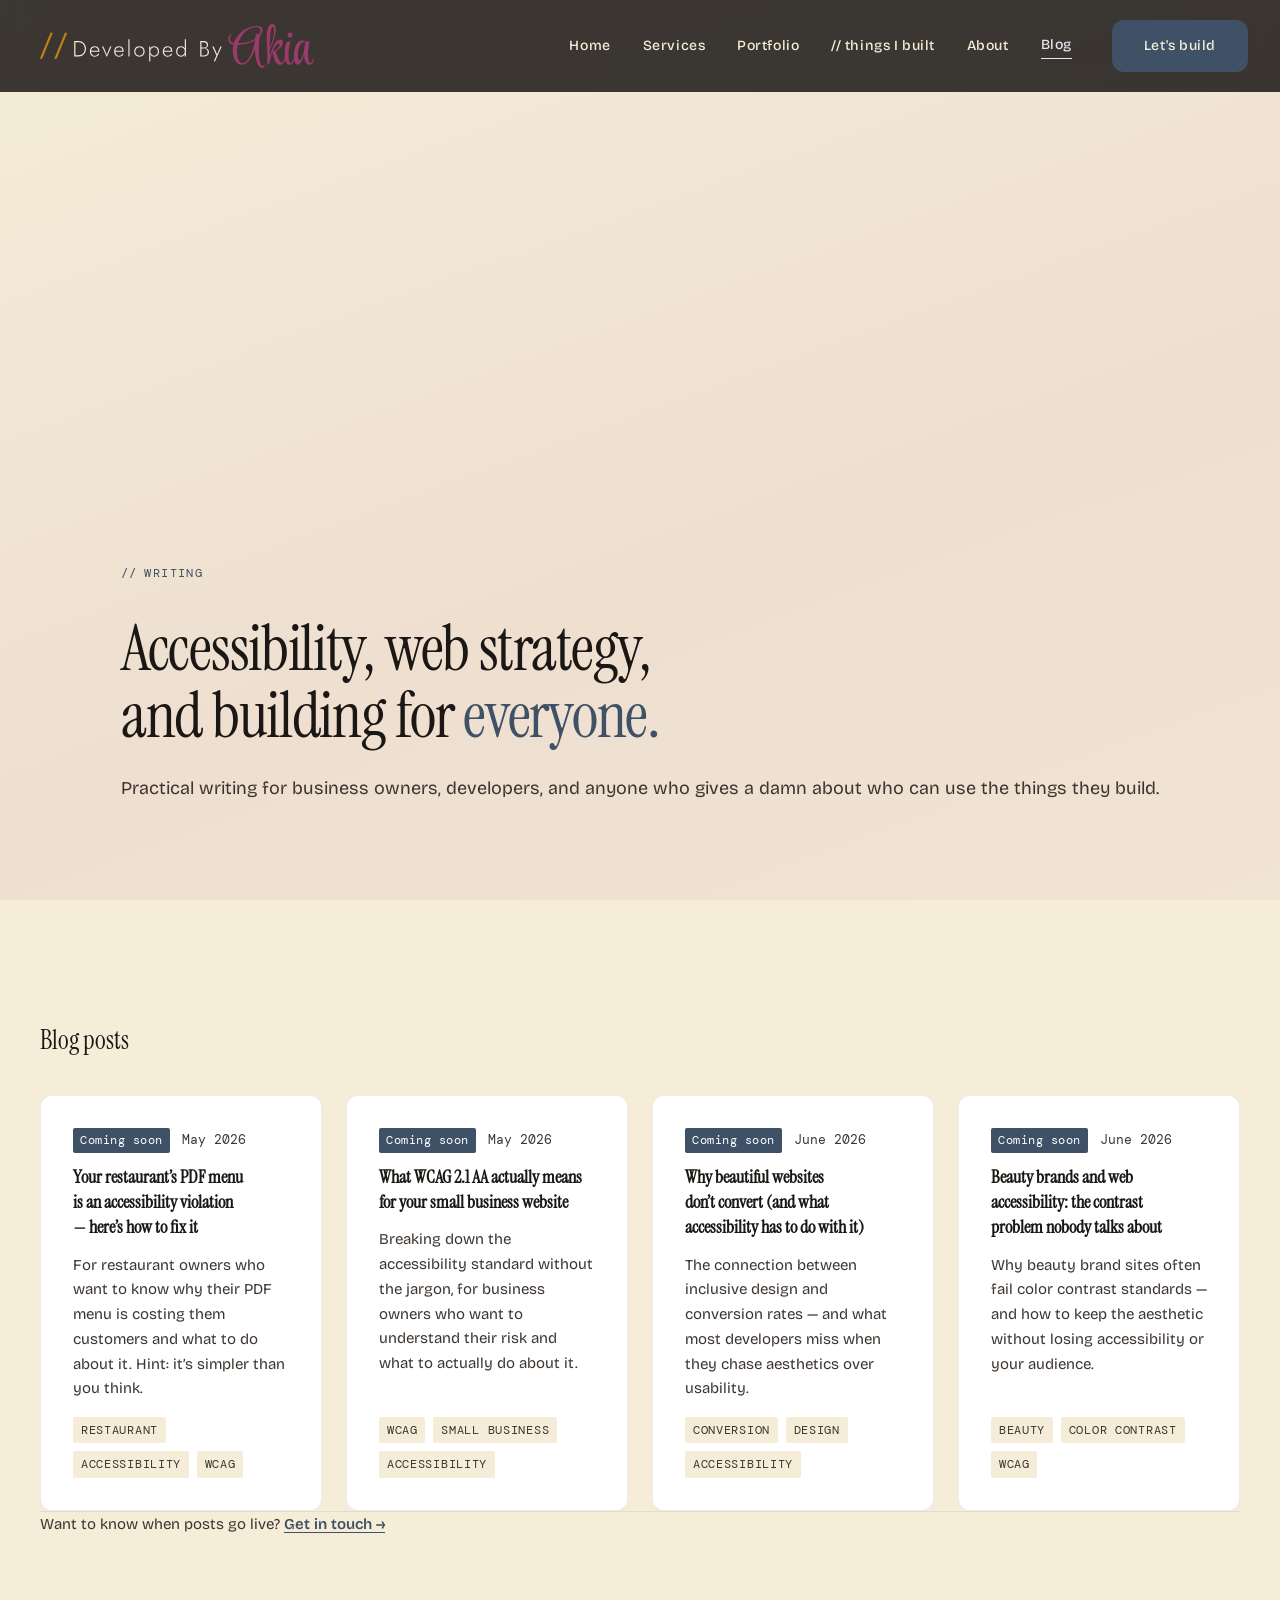
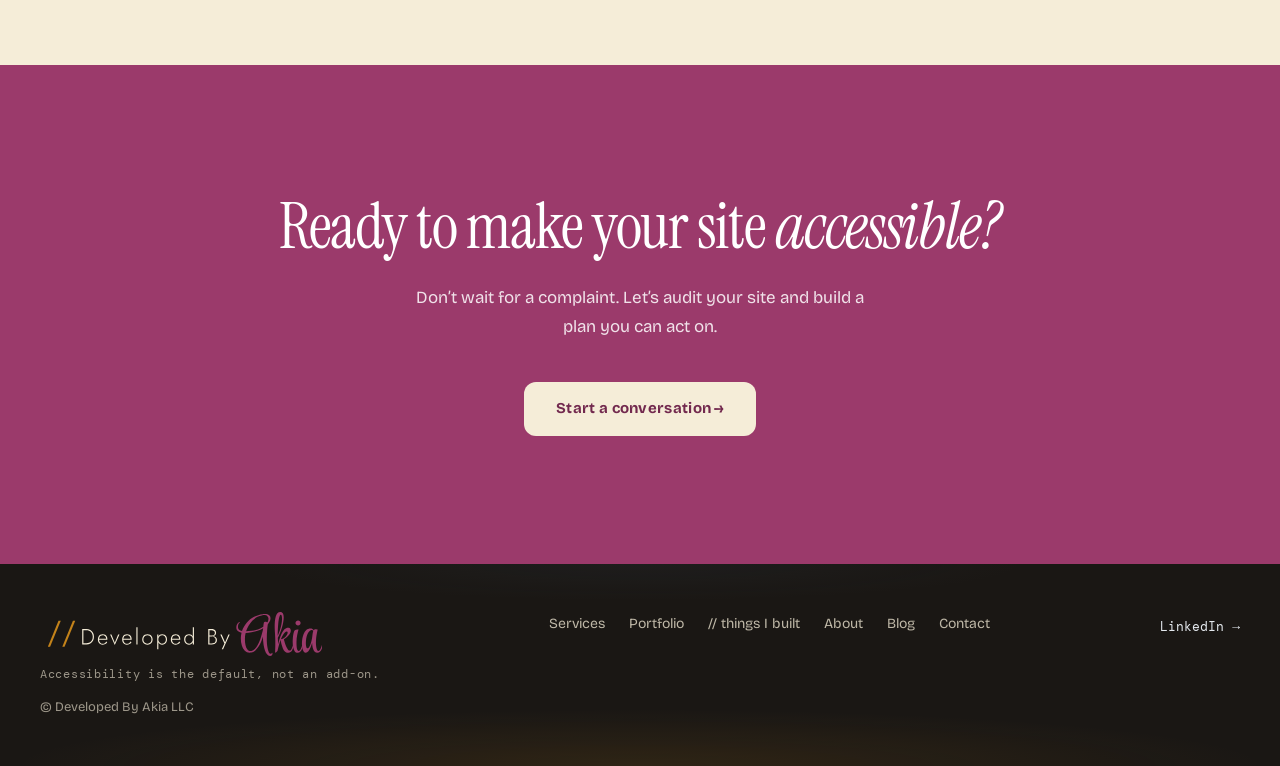
==== commit d1596e0c: "blog page updates" ====
--- a/blog/index.html
+++ b/blog/index.html
@@ -13,160 +13,178 @@
   <link rel="preconnect" href="https://fonts.googleapis.com">
   <link rel="preconnect" href="https://fonts.gstatic.com" crossorigin>
   <link href="https://fonts.googleapis.com/css2?family=Bricolage+Grotesque:opsz,wght@12..96,400;12..96,500;12..96,700&family=DM+Mono:wght@400&family=Instrument+Serif:ital@0;1&display=swap" rel="stylesheet">
+  <link rel="stylesheet" href="../css/reset.css" />
   <link rel="stylesheet" href="../css/tokens.css" />
-  <link rel="stylesheet" href="../css/reset.css" />
   <link rel="stylesheet" href="../css/main.css" />
 </head>
 <body>
-  <a class="skip-nav" href="#main-content">Skip to main content</a>
+  <a href="#main" class="skip-nav">Skip to main content</a>
 
-  <header class="site-header" id="site-header" role="banner" style="background: rgba(26,23,20,0.85); backdrop-filter: blur(12px);">
+  <header class="site-header" id="site-header" style="background: rgba(26,23,20,0.85); backdrop-filter: blur(12px);">
     <a href="/" class="logo" aria-label="Developed By Akia — home">
   <svg xmlns="http://www.w3.org/2000/svg" xmlns:xlink="http://www.w3.org/1999/xlink" viewBox="402 375 642 100" height="44" aria-hidden="true" focusable="false" style="display:block;"><defs><g/><clipPath id="clip-logo-h-a"><rect x="0" width="43" y="0" height="91"/></clipPath><clipPath id="clip-logo-h-b"><rect x="0" width="43" y="0" height="91"/></clipPath></defs><g fill="#f5edd8" fill-opacity="1"><g transform="translate(493.718206, 448.883641)"><g><path d="M 4.203125 -35 L 4.203125 0 L 6.953125 0 L 6.953125 -35 Z M 13.703125 0 C 17.097656 0 20.085938 -0.734375 22.671875 -2.203125 C 25.253906 -3.671875 27.269531 -5.710938 28.71875 -8.328125 C 30.175781 -10.941406 30.90625 -14 30.90625 -17.5 C 30.90625 -21 30.175781 -24.054688 28.71875 -26.671875 C 27.269531 -29.285156 25.253906 -31.328125 22.671875 -32.796875 C 20.085938 -34.265625 17.097656 -35 13.703125 -35 L 5.703125 -35 L 5.703125 -32.25 L 13.703125 -32.25 C 15.867188 -32.25 17.84375 -31.898438 19.625 -31.203125 C 21.40625 -30.503906 22.925781 -29.507812 24.1875 -28.21875 C 25.457031 -26.9375 26.4375 -25.382812 27.125 -23.5625 C 27.8125 -21.75 28.15625 -19.726562 28.15625 -17.5 C 28.15625 -15.269531 27.8125 -13.242188 27.125 -11.421875 C 26.4375 -9.609375 25.457031 -8.054688 24.1875 -6.765625 C 22.925781 -5.484375 21.40625 -4.492188 19.625 -3.796875 C 17.84375 -3.097656 15.867188 -2.75 13.703125 -2.75 L 5.703125 -2.75 L 5.703125 0 Z M 13.703125 0 "/></g></g></g><g fill="#f5edd8" fill-opacity="1"><g transform="translate(531.613035, 448.883641)"><g><path d="M 12.59375 0.5 C 14.894531 0.5 16.90625 0.0234375 18.625 -0.921875 C 20.34375 -1.867188 21.851562 -3.34375 23.15625 -5.34375 L 21.046875 -6.703125 C 20.015625 -5.066406 18.835938 -3.863281 17.515625 -3.09375 C 16.203125 -2.332031 14.664062 -1.953125 12.90625 -1.953125 C 11.238281 -1.953125 9.78125 -2.347656 8.53125 -3.140625 C 7.28125 -3.941406 6.3125 -5.078125 5.625 -6.546875 C 4.9375 -8.015625 4.59375 -9.734375 4.59375 -11.703125 C 4.59375 -13.628906 4.941406 -15.300781 5.640625 -16.71875 C 6.347656 -18.132812 7.328125 -19.234375 8.578125 -20.015625 C 9.828125 -20.804688 11.300781 -21.203125 13 -21.203125 C 14.46875 -21.203125 15.785156 -20.847656 16.953125 -20.140625 C 18.117188 -19.441406 19.039062 -18.476562 19.71875 -17.25 C 20.40625 -16.019531 20.75 -14.617188 20.75 -13.046875 C 20.75 -12.785156 20.707031 -12.507812 20.625 -12.21875 C 20.539062 -11.9375 20.46875 -11.710938 20.40625 -11.546875 L 21.5 -13.09375 L 3.59375 -13.09375 L 3.59375 -10.84375 L 23.453125 -10.84375 C 23.484375 -11.007812 23.503906 -11.207031 23.515625 -11.4375 C 23.535156 -11.675781 23.546875 -11.894531 23.546875 -12.09375 C 23.546875 -14.332031 23.101562 -16.304688 22.21875 -18.015625 C 21.34375 -19.734375 20.113281 -21.078125 18.53125 -22.046875 C 16.945312 -23.015625 15.101562 -23.5 13 -23.5 C 10.832031 -23.5 8.914062 -22.988281 7.25 -21.96875 C 5.582031 -20.957031 4.28125 -19.550781 3.34375 -17.75 C 2.414062 -15.945312 1.953125 -13.878906 1.953125 -11.546875 C 1.953125 -9.210938 2.410156 -7.132812 3.328125 -5.3125 C 4.242188 -3.5 5.5 -2.078125 7.09375 -1.046875 C 8.695312 -0.015625 10.53125 0.5 12.59375 0.5 Z M 12.59375 0.5 "/></g></g></g><g fill="#f5edd8" fill-opacity="1"><g transform="translate(561.159113, 448.883641)"><g><path d="M 0.203125 -23 L 10.796875 1.34375 L 21.40625 -23 L 18.453125 -23 L 10.796875 -4.25 L 3.15625 -23 Z M 0.203125 -23 "/></g></g></g><g fill="#f5edd8" fill-opacity="1"><g transform="translate(586.805801, 448.883641)"><g><path d="M 12.59375 0.5 C 14.894531 0.5 16.90625 0.0234375 18.625 -0.921875 C 20.34375 -1.867188 21.851562 -3.34375 23.15625 -5.34375 L 21.046875 -6.703125 C 20.015625 -5.066406 18.835938 -3.863281 17.515625 -3.09375 C 16.203125 -2.332031 14.664062 -1.953125 12.90625 -1.953125 C 11.238281 -1.953125 9.78125 -2.347656 8.53125 -3.140625 C 7.28125 -3.941406 6.3125 -5.078125 5.625 -6.546875 C 4.9375 -8.015625 4.59375 -9.734375 4.59375 -11.703125 C 4.59375 -13.628906 4.941406 -15.300781 5.640625 -16.71875 C 6.347656 -18.132812 7.328125 -19.234375 8.578125 -20.015625 C 9.828125 -20.804688 11.300781 -21.203125 13 -21.203125 C 14.46875 -21.203125 15.785156 -20.847656 16.953125 -20.140625 C 18.117188 -19.441406 19.039062 -18.476562 19.71875 -17.25 C 20.40625 -16.019531 20.75 -14.617188 20.75 -13.046875 C 20.75 -12.785156 20.707031 -12.507812 20.625 -12.21875 C 20.539062 -11.9375 20.46875 -11.710938 20.40625 -11.546875 L 21.5 -13.09375 L 3.59375 -13.09375 L 3.59375 -10.84375 L 23.453125 -10.84375 C 23.484375 -11.007812 23.503906 -11.207031 23.515625 -11.4375 C 23.535156 -11.675781 23.546875 -11.894531 23.546875 -12.09375 C 23.546875 -14.332031 23.101562 -16.304688 22.21875 -18.015625 C 21.34375 -19.734375 20.113281 -21.078125 18.53125 -22.046875 C 16.945312 -23.015625 15.101562 -23.5 13 -23.5 C 10.832031 -23.5 8.914062 -22.988281 7.25 -21.96875 C 5.582031 -20.957031 4.28125 -19.550781 3.34375 -17.75 C 2.414062 -15.945312 1.953125 -13.878906 1.953125 -11.546875 C 1.953125 -9.210938 2.410156 -7.132812 3.328125 -5.3125 C 4.242188 -3.5 5.5 -2.078125 7.09375 -1.046875 C 8.695312 -0.015625 10.53125 0.5 12.59375 0.5 Z M 12.59375 0.5 "/></g></g></g><g fill="#f5edd8" fill-opacity="1"><g transform="translate(617.1018, 448.883641)"><g><path d="M 3.953125 -39 L 3.953125 0 L 6.546875 0 L 6.546875 -39 Z M 3.953125 -39 "/></g></g></g><g fill="#f5edd8" fill-opacity="1"><g transform="translate(632.400124, 448.883641)"><g><path d="M 1.953125 -11.5 C 1.953125 -9.195312 2.46875 -7.132812 3.5 -5.3125 C 4.53125 -3.5 5.9375 -2.078125 7.71875 -1.046875 C 9.507812 -0.015625 11.519531 0.5 13.75 0.5 C 15.976562 0.5 17.984375 -0.015625 19.765625 -1.046875 C 21.554688 -2.078125 22.96875 -3.5 24 -5.3125 C 25.03125 -7.132812 25.546875 -9.195312 25.546875 -11.5 C 25.546875 -13.832031 25.03125 -15.898438 24 -17.703125 C 22.96875 -19.503906 21.554688 -20.921875 19.765625 -21.953125 C 17.984375 -22.984375 15.976562 -23.5 13.75 -23.5 C 11.519531 -23.5 9.507812 -22.984375 7.71875 -21.953125 C 5.9375 -20.921875 4.53125 -19.503906 3.5 -17.703125 C 2.46875 -15.898438 1.953125 -13.832031 1.953125 -11.5 Z M 4.59375 -11.5 C 4.59375 -13.363281 4.992188 -15.007812 5.796875 -16.4375 C 6.597656 -17.875 7.691406 -19 9.078125 -19.8125 C 10.460938 -20.632812 12.019531 -21.046875 13.75 -21.046875 C 15.476562 -21.046875 17.035156 -20.632812 18.421875 -19.8125 C 19.804688 -19 20.898438 -17.867188 21.703125 -16.421875 C 22.503906 -14.972656 22.90625 -13.332031 22.90625 -11.5 C 22.90625 -9.632812 22.503906 -7.984375 21.703125 -6.546875 C 20.898438 -5.117188 19.804688 -3.992188 18.421875 -3.171875 C 17.035156 -2.359375 15.476562 -1.953125 13.75 -1.953125 C 12.019531 -1.953125 10.460938 -2.359375 9.078125 -3.171875 C 7.691406 -3.992188 6.597656 -5.117188 5.796875 -6.546875 C 4.992188 -7.984375 4.59375 -9.632812 4.59375 -11.5 Z M 4.59375 -11.5 "/></g></g></g><g fill="#f5edd8" fill-opacity="1"><g transform="translate(664.695817, 448.883641)"><g><path d="M 6.296875 11 L 6.296875 -23 L 3.703125 -23 L 3.703125 11 Z M 25.953125 -11.5 C 25.953125 -14 25.457031 -16.140625 24.46875 -17.921875 C 23.488281 -19.703125 22.15625 -21.078125 20.46875 -22.046875 C 18.789062 -23.015625 16.914062 -23.5 14.84375 -23.5 C 12.914062 -23.5 11.21875 -22.972656 9.75 -21.921875 C 8.28125 -20.867188 7.132812 -19.441406 6.3125 -17.640625 C 5.5 -15.847656 5.09375 -13.800781 5.09375 -11.5 C 5.09375 -9.226562 5.5 -7.1875 6.3125 -5.375 C 7.132812 -3.5625 8.28125 -2.128906 9.75 -1.078125 C 11.21875 -0.0234375 12.914062 0.5 14.84375 0.5 C 16.914062 0.5 18.789062 0.015625 20.46875 -0.953125 C 22.15625 -1.921875 23.488281 -3.300781 24.46875 -5.09375 C 25.457031 -6.894531 25.953125 -9.03125 25.953125 -11.5 Z M 23.34375 -11.5 C 23.34375 -9.5 22.941406 -7.78125 22.140625 -6.34375 C 21.347656 -4.914062 20.285156 -3.828125 18.953125 -3.078125 C 17.617188 -2.328125 16.132812 -1.953125 14.5 -1.953125 C 13.101562 -1.953125 11.769531 -2.367188 10.5 -3.203125 C 9.226562 -4.035156 8.207031 -5.164062 7.4375 -6.59375 C 6.675781 -8.03125 6.296875 -9.664062 6.296875 -11.5 C 6.296875 -13.332031 6.675781 -14.960938 7.4375 -16.390625 C 8.207031 -17.828125 9.226562 -18.960938 10.5 -19.796875 C 11.769531 -20.628906 13.101562 -21.046875 14.5 -21.046875 C 16.132812 -21.046875 17.617188 -20.671875 18.953125 -19.921875 C 20.285156 -19.171875 21.347656 -18.078125 22.140625 -16.640625 C 22.941406 -15.210938 23.34375 -13.5 23.34375 -11.5 Z M 23.34375 -11.5 "/></g></g></g><g fill="#f5edd8" fill-opacity="1"><g transform="translate(697.391436, 448.883641)"><g><path d="M 12.59375 0.5 C 14.894531 0.5 16.90625 0.0234375 18.625 -0.921875 C 20.34375 -1.867188 21.851562 -3.34375 23.15625 -5.34375 L 21.046875 -6.703125 C 20.015625 -5.066406 18.835938 -3.863281 17.515625 -3.09375 C 16.203125 -2.332031 14.664062 -1.953125 12.90625 -1.953125 C 11.238281 -1.953125 9.78125 -2.347656 8.53125 -3.140625 C 7.28125 -3.941406 6.3125 -5.078125 5.625 -6.546875 C 4.9375 -8.015625 4.59375 -9.734375 4.59375 -11.703125 C 4.59375 -13.628906 4.941406 -15.300781 5.640625 -16.71875 C 6.347656 -18.132812 7.328125 -19.234375 8.578125 -20.015625 C 9.828125 -20.804688 11.300781 -21.203125 13 -21.203125 C 14.46875 -21.203125 15.785156 -20.847656 16.953125 -20.140625 C 18.117188 -19.441406 19.039062 -18.476562 19.71875 -17.25 C 20.40625 -16.019531 20.75 -14.617188 20.75 -13.046875 C 20.75 -12.785156 20.707031 -12.507812 20.625 -12.21875 C 20.539062 -11.9375 20.46875 -11.710938 20.40625 -11.546875 L 21.5 -13.09375 L 3.59375 -13.09375 L 3.59375 -10.84375 L 23.453125 -10.84375 C 23.484375 -11.007812 23.503906 -11.207031 23.515625 -11.4375 C 23.535156 -11.675781 23.546875 -11.894531 23.546875 -12.09375 C 23.546875 -14.332031 23.101562 -16.304688 22.21875 -18.015625 C 21.34375 -19.734375 20.113281 -21.078125 18.53125 -22.046875 C 16.945312 -23.015625 15.101562 -23.5 13 -23.5 C 10.832031 -23.5 8.914062 -22.988281 7.25 -21.96875 C 5.582031 -20.957031 4.28125 -19.550781 3.34375 -17.75 C 2.414062 -15.945312 1.953125 -13.878906 1.953125 -11.546875 C 1.953125 -9.210938 2.410156 -7.132812 3.328125 -5.3125 C 4.242188 -3.5 5.5 -2.078125 7.09375 -1.046875 C 8.695312 -0.015625 10.53125 0.5 12.59375 0.5 Z M 12.59375 0.5 "/></g></g></g><g fill="#f5edd8" fill-opacity="1"><g transform="translate(727.687446, 448.883641)"><g><path d="M 21.59375 -39 L 21.59375 0 L 24.203125 0 L 24.203125 -39 Z M 1.953125 -11.5 C 1.953125 -9.03125 2.453125 -6.894531 3.453125 -5.09375 C 4.453125 -3.300781 5.789062 -1.921875 7.46875 -0.953125 C 9.15625 0.015625 11.015625 0.5 13.046875 0.5 C 15.046875 0.5 16.757812 -0.0234375 18.1875 -1.078125 C 19.625 -2.128906 20.75 -3.5625 21.5625 -5.375 C 22.382812 -7.1875 22.796875 -9.226562 22.796875 -11.5 C 22.796875 -13.800781 22.382812 -15.847656 21.5625 -17.640625 C 20.75 -19.441406 19.625 -20.867188 18.1875 -21.921875 C 16.757812 -22.972656 15.046875 -23.5 13.046875 -23.5 C 11.015625 -23.5 9.15625 -23.015625 7.46875 -22.046875 C 5.789062 -21.078125 4.453125 -19.703125 3.453125 -17.921875 C 2.453125 -16.140625 1.953125 -14 1.953125 -11.5 Z M 4.59375 -11.5 C 4.59375 -13.5 4.984375 -15.210938 5.765625 -16.640625 C 6.554688 -18.078125 7.625 -19.171875 8.96875 -19.921875 C 10.320312 -20.671875 11.800781 -21.046875 13.40625 -21.046875 C 14.832031 -21.046875 16.171875 -20.628906 17.421875 -19.796875 C 18.671875 -18.960938 19.675781 -17.828125 20.4375 -16.390625 C 21.207031 -14.960938 21.59375 -13.332031 21.59375 -11.5 C 21.59375 -9.664062 21.207031 -8.03125 20.4375 -6.59375 C 19.675781 -5.164062 18.671875 -4.035156 17.421875 -3.203125 C 16.171875 -2.367188 14.832031 -1.953125 13.40625 -1.953125 C 11.800781 -1.953125 10.320312 -2.328125 8.96875 -3.078125 C 7.625 -3.828125 6.554688 -4.914062 5.765625 -6.34375 C 4.984375 -7.78125 4.59375 -9.5 4.59375 -11.5 Z M 4.59375 -11.5 "/></g></g></g><g fill="#f5edd8" fill-opacity="1"><g transform="translate(760.383076, 448.883641)"><g/></g></g><g fill="#f5edd8" fill-opacity="1"><g transform="translate(780.180689, 448.883641)"><g><path d="M 6.34375 -18.796875 L 12 -18.796875 C 13.96875 -18.796875 15.703125 -19.085938 17.203125 -19.671875 C 18.703125 -20.253906 19.875 -21.117188 20.71875 -22.265625 C 21.570312 -23.421875 22 -24.847656 22 -26.546875 C 22 -28.410156 21.582031 -29.96875 20.75 -31.21875 C 19.914062 -32.46875 18.738281 -33.410156 17.21875 -34.046875 C 15.707031 -34.679688 13.898438 -35 11.796875 -35 L 4.203125 -35 L 4.203125 0 L 12.296875 0 C 14.566406 0 16.578125 -0.363281 18.328125 -1.09375 C 20.078125 -1.832031 21.453125 -2.953125 22.453125 -4.453125 C 23.453125 -5.953125 23.953125 -7.851562 23.953125 -10.15625 C 23.953125 -11.75 23.625 -13.132812 22.96875 -14.3125 C 22.320312 -15.5 21.457031 -16.476562 20.375 -17.25 C 19.289062 -18.019531 18.066406 -18.59375 16.703125 -18.96875 C 15.335938 -19.351562 13.9375 -19.546875 12.5 -19.546875 L 6.34375 -19.546875 L 6.34375 -17.953125 L 12.296875 -17.953125 C 13.492188 -17.953125 14.617188 -17.785156 15.671875 -17.453125 C 16.722656 -17.117188 17.664062 -16.625 18.5 -15.96875 C 19.332031 -15.320312 19.984375 -14.523438 20.453125 -13.578125 C 20.921875 -12.628906 21.15625 -11.535156 21.15625 -10.296875 C 21.15625 -8.566406 20.785156 -7.125 20.046875 -5.96875 C 19.316406 -4.820312 18.285156 -3.945312 16.953125 -3.34375 C 15.617188 -2.75 14.066406 -2.453125 12.296875 -2.453125 L 6.953125 -2.453125 L 6.953125 -32.546875 L 11.796875 -32.546875 C 14.066406 -32.546875 15.875 -32.003906 17.21875 -30.921875 C 18.570312 -29.835938 19.25 -28.332031 19.25 -26.40625 C 19.25 -25.03125 18.914062 -23.898438 18.25 -23.015625 C 17.582031 -22.140625 16.679688 -21.484375 15.546875 -21.046875 C 14.410156 -20.617188 13.160156 -20.40625 11.796875 -20.40625 L 6.34375 -20.40625 Z M 6.34375 -18.796875 "/></g></g></g><g fill="#f5edd8" fill-opacity="1"><g transform="translate(811.626533, 448.883641)"><g><path d="M 21.5 -23 L 18.59375 -23 L 10.453125 -3.5 L 11.65625 -3.40625 L 3.296875 -23 L 0.203125 -23 L 9.5 -2.34375 L 3.59375 11 L 6.5 11 Z M 21.5 -23 "/></g></g></g><g fill="#9b3a6b" fill-opacity="1"><g transform="translate(850.336839, 467.009969)"><g><path d="M 80.09375 1.6875 L 80.09375 2.546875 C 80.09375 6.171875 78.359375 7.984375 74.890625 7.984375 L 74.15625 7.984375 C 71.65625 7.742188 69.476562 6.515625 67.625 4.296875 C 65.769531 2.078125 64.21875 -0.863281 62.96875 -4.53125 C 61.71875 -8.207031 60.734375 -12.265625 60.015625 -16.703125 C 59.523438 -19.765625 59.140625 -22.925781 58.859375 -26.1875 C 58.578125 -29.457031 58.394531 -32.742188 58.3125 -36.046875 C 57.1875 -32.015625 55.753906 -27.984375 54.015625 -23.953125 C 52.285156 -19.921875 50.289062 -16.191406 48.03125 -12.765625 C 45.769531 -9.335938 43.285156 -6.472656 40.578125 -4.171875 C 37.878906 -1.867188 34.957031 -0.4375 31.8125 0.125 C 30.601562 0.363281 29.394531 0.484375 28.1875 0.484375 C 23.832031 0.484375 20.160156 -0.984375 17.171875 -3.921875 C 14.191406 -6.867188 11.9375 -10.78125 10.40625 -15.65625 C 8.875 -20.539062 8.109375 -25.847656 8.109375 -31.578125 C 8.109375 -32.140625 8.128906 -32.703125 8.171875 -33.265625 C 8.210938 -33.835938 8.234375 -34.40625 8.234375 -34.96875 C 8.472656 -38.507812 8.953125 -41.894531 9.671875 -45.125 C 6.203125 -45.769531 3.359375 -47.0625 1.140625 -49 C -1.066406 -50.9375 -2.171875 -53.757812 -2.171875 -57.46875 C -2.171875 -59.726562 -1.609375 -61.925781 -0.484375 -64.0625 C 0.640625 -66.195312 2.332031 -67.867188 4.59375 -69.078125 C 4.757812 -69.160156 4.921875 -69.203125 5.078125 -69.203125 C 5.566406 -69.203125 5.8125 -68.960938 5.8125 -68.484375 C 5.8125 -67.992188 5.609375 -67.628906 5.203125 -67.390625 C 3.910156 -66.503906 2.984375 -65.171875 2.421875 -63.390625 C 1.859375 -61.617188 1.578125 -59.847656 1.578125 -58.078125 C 1.578125 -55.410156 2.398438 -53.3125 4.046875 -51.78125 C 5.703125 -50.25 7.941406 -49.203125 10.765625 -48.640625 C 13.109375 -55.816406 16.675781 -62.144531 21.46875 -67.625 C 26.269531 -73.113281 31.851562 -77.550781 38.21875 -80.9375 C 44.59375 -84.320312 51.171875 -86.378906 57.953125 -87.109375 C 58.753906 -87.191406 59.519531 -87.25 60.25 -87.28125 C 60.976562 -87.320312 61.664062 -87.34375 62.3125 -87.34375 C 67.0625 -87.34375 70.460938 -86.4375 72.515625 -84.625 C 74.578125 -82.8125 75.609375 -80.570312 75.609375 -77.90625 C 75.609375 -75.164062 74.722656 -72.222656 72.953125 -69.078125 C 72.390625 -68.191406 71.804688 -67.304688 71.203125 -66.421875 C 70.597656 -65.535156 69.972656 -64.6875 69.328125 -63.875 C 68.921875 -60.726562 68.453125 -56.269531 67.921875 -50.5 C 67.398438 -44.738281 67.140625 -38.59375 67.140625 -32.0625 C 67.140625 -29.476562 67.179688 -26.894531 67.265625 -24.3125 C 67.347656 -21.738281 67.550781 -19.160156 67.875 -16.578125 C 68.195312 -13.910156 68.679688 -11.066406 69.328125 -8.046875 C 69.972656 -5.023438 70.816406 -2.421875 71.859375 -0.234375 C 72.910156 1.941406 74.160156 3.066406 75.609375 3.140625 L 75.859375 3.140625 C 76.503906 3.222656 77.085938 3.039062 77.609375 2.59375 C 78.128906 2.15625 78.429688 1.691406 78.515625 1.203125 C 78.597656 0.640625 78.84375 0.359375 79.25 0.359375 C 79.8125 0.359375 80.09375 0.800781 80.09375 1.6875 Z M 58.671875 -53.359375 L 58.796875 -55.171875 C 54.921875 -52.828125 50.6875 -50.890625 46.09375 -49.359375 C 41.5 -47.828125 36.898438 -46.675781 32.296875 -45.90625 C 27.703125 -45.144531 23.304688 -44.679688 19.109375 -44.515625 C 18.390625 -41.773438 17.90625 -38.992188 17.65625 -36.171875 C 17.582031 -35.046875 17.523438 -33.9375 17.484375 -32.84375 C 17.441406 -31.757812 17.421875 -30.648438 17.421875 -29.515625 C 17.421875 -24.753906 17.882812 -20.359375 18.8125 -16.328125 C 19.738281 -12.296875 21.171875 -9.085938 23.109375 -6.703125 C 25.046875 -4.328125 27.460938 -3.140625 30.359375 -3.140625 C 30.679688 -3.140625 31.003906 -3.160156 31.328125 -3.203125 C 31.648438 -3.242188 31.972656 -3.304688 32.296875 -3.390625 C 34.960938 -3.867188 37.484375 -5.335938 39.859375 -7.796875 C 42.242188 -10.265625 44.441406 -13.375 46.453125 -17.125 C 48.472656 -20.875 50.289062 -24.90625 51.90625 -29.21875 C 53.519531 -33.53125 54.847656 -37.828125 55.890625 -42.109375 C 56.378906 -44.117188 56.882812 -46.070312 57.40625 -47.96875 C 57.925781 -49.863281 58.347656 -51.660156 58.671875 -53.359375 Z M 59.15625 -58.4375 C 59.320312 -60.445312 59.546875 -62.316406 59.828125 -64.046875 C 60.109375 -65.785156 60.410156 -67.34375 60.734375 -68.71875 C 60.816406 -68.957031 61.195312 -69.175781 61.875 -69.375 C 62.5625 -69.582031 63.351562 -69.6875 64.25 -69.6875 C 64.96875 -69.6875 65.707031 -69.601562 66.46875 -69.4375 C 67.238281 -69.28125 67.945312 -68.960938 68.59375 -68.484375 L 69.078125 -69.4375 C 70.367188 -72.019531 71.015625 -74.398438 71.015625 -76.578125 C 71.015625 -79.003906 70.1875 -81.019531 68.53125 -82.625 C 66.882812 -84.238281 64.242188 -85.046875 60.609375 -85.046875 C 60.128906 -85.046875 59.625 -85.023438 59.09375 -84.984375 C 58.570312 -84.953125 58.03125 -84.894531 57.46875 -84.8125 C 52.945312 -84.25 48.726562 -82.835938 44.8125 -80.578125 C 40.90625 -78.316406 37.335938 -75.472656 34.109375 -72.046875 C 30.890625 -68.617188 28.085938 -64.847656 25.703125 -60.734375 C 23.328125 -56.617188 21.453125 -52.382812 20.078125 -48.03125 C 24.191406 -48.1875 28.566406 -48.585938 33.203125 -49.234375 C 37.847656 -49.878906 42.425781 -50.945312 46.9375 -52.4375 C 51.457031 -53.9375 55.53125 -55.9375 59.15625 -58.4375 Z M 59.15625 -58.4375 "/></g></g></g><g fill="#9b3a6b" fill-opacity="1"><g transform="translate(933.686979, 467.009969)"><g><path d="M 8.828125 -33.640625 C 8.992188 -31.453125 9.113281 -29.085938 9.1875 -26.546875 C 9.269531 -24.015625 9.351562 -21.457031 9.4375 -18.875 C 10.320312 -22.5 11.429688 -26.445312 12.765625 -30.71875 C 14.097656 -35 15.691406 -39.09375 17.546875 -43 C 19.398438 -46.914062 21.535156 -50.125 23.953125 -52.625 C 26.367188 -55.125 29.070312 -56.375 32.0625 -56.375 C 34.644531 -56.375 36.335938 -55.609375 37.140625 -54.078125 C 37.953125 -52.546875 38.359375 -50.929688 38.359375 -49.234375 C 38.359375 -47.054688 37.507812 -44.695312 35.8125 -42.15625 C 34.113281 -39.625 32.070312 -37.285156 29.6875 -35.140625 C 27.3125 -33.003906 25 -31.375 22.75 -30.25 C 22.90625 -29.113281 23.265625 -27.5 23.828125 -25.40625 C 24.398438 -23.3125 25.085938 -21.050781 25.890625 -18.625 C 26.691406 -16.207031 27.632812 -13.910156 28.71875 -11.734375 C 29.8125 -9.554688 30.941406 -7.78125 32.109375 -6.40625 C 33.285156 -5.039062 34.519531 -4.359375 35.8125 -4.359375 C 36.9375 -4.359375 37.863281 -4.859375 38.59375 -5.859375 C 39.320312 -6.867188 39.882812 -7.78125 40.28125 -8.59375 C 41.332031 -10.851562 42.382812 -13.71875 43.4375 -17.1875 C 43.757812 -17.90625 44.082031 -18.265625 44.40625 -18.265625 C 44.800781 -18.265625 45 -17.78125 45 -16.8125 L 45 -16.328125 C 44.925781 -14.640625 44.546875 -12.722656 43.859375 -10.578125 C 43.171875 -8.441406 42.265625 -6.488281 41.140625 -4.71875 C 40.171875 -3.1875 39 -1.9375 37.625 -0.96875 C 36.25 0 34.71875 0.523438 33.03125 0.609375 L 32.296875 0.609375 C 29.078125 0.609375 26.578125 -0.316406 24.796875 -2.171875 C 23.023438 -4.023438 21.535156 -6.40625 20.328125 -9.3125 C 19.441406 -11.414062 18.632812 -13.71875 17.90625 -16.21875 C 17.175781 -18.71875 16.585938 -21.054688 16.140625 -23.234375 C 15.703125 -25.410156 15.40625 -27.101562 15.25 -28.3125 C 15.25 -28.46875 15.265625 -28.566406 15.296875 -28.609375 C 15.335938 -28.648438 15.359375 -28.710938 15.359375 -28.796875 L 15.25 -28.796875 C 13.71875 -24.597656 12.40625 -20.503906 11.3125 -16.515625 C 10.21875 -12.523438 9.472656 -9.476562 9.078125 -7.375 C 9.078125 -7.21875 8.992188 -7.054688 8.828125 -6.890625 C 8.585938 -4.878906 8.144531 -3.429688 7.5 -2.546875 C 6.125 -0.523438 4.390625 0.484375 2.296875 0.484375 C 2.460938 -0.160156 2.582031 -1.328125 2.65625 -3.015625 C 2.738281 -4.710938 2.820312 -6.734375 2.90625 -9.078125 C 2.988281 -10.691406 3.046875 -12.320312 3.078125 -13.96875 C 3.117188 -15.625 3.140625 -17.300781 3.140625 -19 L 3.140625 -20.328125 C 3.140625 -25.085938 3.054688 -29.644531 2.890625 -34 C 2.734375 -38.351562 2.492188 -42.546875 2.171875 -46.578125 C 2.097656 -47.953125 2 -49.828125 1.875 -52.203125 C 1.75 -54.585938 1.6875 -57.191406 1.6875 -60.015625 C 1.6875 -63.472656 1.847656 -67.078125 2.171875 -70.828125 C 2.492188 -74.585938 3.097656 -78.054688 3.984375 -81.234375 C 4.878906 -84.421875 6.171875 -87.003906 7.859375 -88.984375 C 9.554688 -90.960938 11.734375 -91.953125 14.390625 -91.953125 C 17.378906 -91.953125 19.4375 -90.757812 20.5625 -88.375 C 21.695312 -86 22.265625 -83.117188 22.265625 -79.734375 C 22.265625 -76.265625 21.878906 -72.59375 21.109375 -68.71875 C 20.347656 -64.84375 19.503906 -61.3125 18.578125 -58.125 C 17.648438 -54.945312 16.941406 -52.671875 16.453125 -51.296875 C 15.398438 -48.316406 14.207031 -45.289062 12.875 -42.21875 C 11.550781 -39.15625 10.203125 -36.296875 8.828125 -33.640625 Z M 18.390625 -76.09375 L 18.390625 -77.4375 C 18.304688 -79.769531 18.039062 -81.703125 17.59375 -83.234375 C 17.15625 -84.765625 16.453125 -85.53125 15.484375 -85.53125 C 14.515625 -85.53125 13.644531 -84.5625 12.875 -82.625 C 12.113281 -80.695312 11.453125 -78.035156 10.890625 -74.640625 C 10.398438 -71.660156 10.015625 -68.4375 9.734375 -64.96875 C 9.453125 -61.5 9.226562 -58.109375 9.0625 -54.796875 C 8.90625 -51.492188 8.785156 -48.570312 8.703125 -46.03125 C 8.628906 -43.488281 8.59375 -41.695312 8.59375 -40.65625 C 8.59375 -40.332031 8.59375 -39.945312 8.59375 -39.5 C 8.59375 -39.0625 8.628906 -38.597656 8.703125 -38.109375 C 10.484375 -42.140625 12.097656 -46.375 13.546875 -50.8125 C 15.003906 -55.25 16.175781 -59.644531 17.0625 -64 C 17.945312 -68.351562 18.390625 -72.382812 18.390625 -76.09375 Z M 15.734375 -30 C 18.796875 -30.488281 21.472656 -31.679688 23.765625 -33.578125 C 26.066406 -35.472656 27.882812 -37.546875 29.21875 -39.796875 C 30.550781 -42.054688 31.21875 -43.953125 31.21875 -45.484375 C 31.21875 -47.015625 30.53125 -47.78125 29.15625 -47.78125 C 27.707031 -47.78125 26.273438 -47.070312 24.859375 -45.65625 C 23.453125 -44.25 22.140625 -42.535156 20.921875 -40.515625 C 19.710938 -38.503906 18.664062 -36.53125 17.78125 -34.59375 C 16.894531 -32.664062 16.210938 -31.132812 15.734375 -30 Z M 15.734375 -30 "/></g></g></g><g fill="#9b3a6b" fill-opacity="1"><g transform="translate(974.091841, 467.009969)"><g><path d="M 25.53125 -16.8125 L 25.53125 -16.328125 C 25.363281 -14.234375 24.796875 -11.851562 23.828125 -9.1875 C 22.859375 -6.53125 21.507812 -4.234375 19.78125 -2.296875 C 18.050781 -0.359375 15.972656 0.609375 13.546875 0.609375 C 10.640625 0.609375 8.359375 -0.617188 6.703125 -3.078125 C 5.054688 -5.546875 3.890625 -8.691406 3.203125 -12.515625 C 2.515625 -16.347656 2.171875 -20.363281 2.171875 -24.5625 C 2.171875 -28.03125 2.351562 -31.394531 2.71875 -34.65625 C 3.082031 -37.925781 3.523438 -40.789062 4.046875 -43.25 C 4.578125 -45.707031 5.082031 -47.460938 5.5625 -48.515625 C 6.050781 -49.484375 6.835938 -50.390625 7.921875 -51.234375 C 9.015625 -52.078125 10.488281 -52.5 12.34375 -52.5 C 13.382812 -52.5 14.429688 -52.378906 15.484375 -52.140625 C 14.679688 -49.316406 13.710938 -45.40625 12.578125 -40.40625 C 11.453125 -35.40625 10.890625 -29.878906 10.890625 -23.828125 C 10.890625 -21.734375 10.925781 -19.492188 11 -17.109375 C 11.082031 -14.734375 11.285156 -12.515625 11.609375 -10.453125 C 11.929688 -8.398438 12.4375 -6.726562 13.125 -5.4375 C 13.8125 -4.15625 14.71875 -3.515625 15.84375 -3.515625 L 15.96875 -3.515625 C 16.613281 -3.515625 17.316406 -3.832031 18.078125 -4.46875 C 18.847656 -5.113281 19.675781 -6.328125 20.5625 -8.109375 C 21.769531 -10.441406 22.898438 -13.46875 23.953125 -17.1875 C 24.117188 -17.90625 24.441406 -18.265625 24.921875 -18.265625 C 25.328125 -18.265625 25.53125 -17.78125 25.53125 -16.8125 Z M 20.203125 -67.03125 C 20.203125 -65.414062 19.632812 -64.039062 18.5 -62.90625 C 17.375 -61.78125 16.003906 -61.21875 14.390625 -61.21875 C 12.859375 -61.21875 11.507812 -61.78125 10.34375 -62.90625 C 9.175781 -64.039062 8.59375 -65.414062 8.59375 -67.03125 C 8.59375 -68.632812 9.175781 -70 10.34375 -71.125 C 11.507812 -72.257812 12.859375 -72.828125 14.390625 -72.828125 C 16.003906 -72.828125 17.375 -72.257812 18.5 -71.125 C 19.632812 -70 20.203125 -68.632812 20.203125 -67.03125 Z M 20.203125 -67.03125 "/></g></g></g><g fill="#9b3a6b" fill-opacity="1"><g transform="translate(995.020108, 467.009969)"><g><path d="M 49.359375 -16.8125 L 49.359375 -16.328125 C 49.203125 -14.234375 48.640625 -11.851562 47.671875 -9.1875 C 46.703125 -6.53125 45.347656 -4.234375 43.609375 -2.296875 C 41.878906 -0.359375 39.804688 0.609375 37.390625 0.609375 C 34.890625 0.609375 32.867188 -0.175781 31.328125 -1.75 C 29.796875 -3.320312 28.609375 -5.335938 27.765625 -7.796875 C 26.921875 -10.265625 26.335938 -12.765625 26.015625 -15.296875 C 25.691406 -17.835938 25.53125 -20.078125 25.53125 -22.015625 C 24.5625 -18.390625 23.328125 -14.863281 21.828125 -11.4375 C 20.335938 -8.007812 18.707031 -5.1875 16.9375 -2.96875 C 15.164062 -0.75 13.226562 0.398438 11.125 0.484375 L 11.015625 0.484375 C 9.078125 0.484375 7.460938 -0.421875 6.171875 -2.234375 C 4.878906 -4.046875 3.929688 -6.441406 3.328125 -9.421875 C 2.722656 -12.410156 2.378906 -15.640625 2.296875 -19.109375 L 2.296875 -20.328125 C 2.296875 -23.554688 2.578125 -27.125 3.140625 -31.03125 C 3.710938 -34.945312 4.722656 -38.675781 6.171875 -42.21875 C 7.617188 -45.769531 9.613281 -48.691406 12.15625 -50.984375 C 14.695312 -53.285156 17.941406 -54.4375 21.890625 -54.4375 C 23.429688 -54.4375 24.828125 -54.09375 26.078125 -53.40625 C 27.328125 -52.726562 28.234375 -51.742188 28.796875 -50.453125 C 29.359375 -51.097656 30.125 -51.617188 31.09375 -52.015625 C 32.0625 -52.421875 33.226562 -52.625 34.59375 -52.625 C 35.082031 -52.625 35.628906 -52.582031 36.234375 -52.5 C 36.835938 -52.425781 37.460938 -52.304688 38.109375 -52.140625 C 37.628906 -50.285156 37.066406 -47.742188 36.421875 -44.515625 C 35.773438 -41.296875 35.226562 -37.769531 34.78125 -33.9375 C 34.34375 -30.101562 34.125 -26.375 34.125 -22.75 L 34.125 -22.265625 C 34.125 -20.734375 34.203125 -18.914062 34.359375 -16.8125 C 34.515625 -14.71875 34.796875 -12.640625 35.203125 -10.578125 C 35.609375 -8.523438 36.171875 -6.832031 36.890625 -5.5 C 37.617188 -4.175781 38.550781 -3.515625 39.6875 -3.515625 L 39.796875 -3.515625 C 40.441406 -3.515625 41.148438 -3.832031 41.921875 -4.46875 C 42.691406 -5.113281 43.519531 -6.328125 44.40625 -8.109375 C 45.613281 -10.441406 46.738281 -13.46875 47.78125 -17.1875 C 47.945312 -17.90625 48.269531 -18.265625 48.75 -18.265625 C 49.15625 -18.265625 49.359375 -17.78125 49.359375 -16.8125 Z M 28.0625 -49.359375 C 27.09375 -50.410156 26.003906 -50.9375 24.796875 -50.9375 C 23.023438 -50.9375 21.210938 -50.046875 19.359375 -48.265625 C 17.503906 -46.492188 16.050781 -44.476562 15 -42.21875 C 13.707031 -39.394531 12.757812 -36.085938 12.15625 -32.296875 C 11.550781 -28.503906 11.25 -24.878906 11.25 -21.421875 C 11.25 -20.523438 11.269531 -19.632812 11.3125 -18.75 C 11.351562 -17.863281 11.414062 -17.019531 11.5 -16.21875 C 11.65625 -13.789062 12.113281 -12.050781 12.875 -11 C 13.644531 -9.957031 14.4375 -9.4375 15.25 -9.4375 C 16.539062 -9.4375 17.726562 -10.363281 18.8125 -12.21875 C 19.90625 -14.070312 20.894531 -16.328125 21.78125 -18.984375 C 22.664062 -21.648438 23.429688 -24.234375 24.078125 -26.734375 C 25.046875 -30.441406 25.691406 -34.210938 26.015625 -38.046875 C 26.335938 -41.878906 27.019531 -45.648438 28.0625 -49.359375 Z M 28.0625 -49.359375 "/></g></g></g><g transform="matrix(1, 0, 0, 1, 446, 379)"><g clip-path="url(#clip-logo-h-a)"><g fill="#c4831a" fill-opacity="1"><g transform="translate(0.396538, 68.72644)"><g><path d="M 6.28125 6.28125 L 30.453125 -53.078125 L 35.625 -53.078125 L 11.390625 6.28125 Z M 6.28125 6.28125 "/></g></g></g></g></g><g transform="matrix(1, 0, 0, 1, 413, 379)"><g clip-path="url(#clip-logo-h-b)"><g fill="#c4831a" fill-opacity="1"><g transform="translate(0.576189, 68.72644)"><g><path d="M 6.28125 6.28125 L 30.453125 -53.078125 L 35.625 -53.078125 L 11.390625 6.28125 Z M 6.28125 6.28125 "/></g></g></g></g></g></svg>
 </a>
-    <button class="nav__toggle" id="navToggle" aria-expanded="false" aria-controls="navOverlay" aria-label="Open navigation menu">
+    <nav class="site-nav" aria-label="Main navigation">
+      <a href="/">Home</a>
+      <a href="/services.html">Services</a>
+      <a href="/portfolio.html">Portfolio</a>
+      <a href="/built.html">// things I built</a>
+      <a href="/about.html">About</a>
+      <a href="/blog/" aria-current="page">Blog</a>
+      <a href="/contact.html" class="btn btn-primary nav-cta">Let's build</a>
+    </nav>
+    <button class="hamburger" aria-label="Open menu" aria-expanded="false" aria-controls="mobile-nav">
       <span></span><span></span><span></span>
     </button>
-    <nav class="nav__menu" aria-label="Primary navigation">
-      <a href="../index.html" class="nav__link">Home</a>
-      <a href="../services.html" class="nav__link">Services</a>
-      <a href="../portfolio.html" class="nav__link">Portfolio</a>
-      <a href="../built.html" class="nav__link">// things I built</a>
-      <a href="../about.html" class="nav__link">About</a>
-      <a href="../contact.html" class="nav__link nav__link--cta">Let's build</a>
-    </nav>
   </header>
 
-  <div class="nav__overlay" id="navOverlay" role="dialog" aria-modal="true" aria-label="Navigation menu">
-    <button class="nav__toggle" aria-label="Close navigation menu" style="position:absolute;top:1.5rem;right:1.5rem;" onclick="document.getElementById('navToggle').click()">
-      <span></span><span></span><span></span>
-    </button>
-    <nav aria-label="Mobile navigation">
-      <a href="../index.html" class="nav__link">Home</a>
-      <a href="../services.html" class="nav__link">Services</a>
-      <a href="../portfolio.html" class="nav__link">Portfolio</a>
-      <a href="../built.html" class="nav__link">// things I built</a>
-      <a href="../about.html" class="nav__link">About</a>
-      <a href="../contact.html" class="nav__link nav__link--cta">Let's build</a>
-    </nav>
+  <div class="mobile-nav-overlay" id="mobile-nav" role="dialog" aria-label="Mobile navigation" aria-modal="true">
+    <button class="mobile-nav-close" aria-label="Close menu">✕</button>
+    <a href="/">Home</a>
+    <a href="/services.html">Services</a>
+    <a href="/portfolio.html">Portfolio</a>
+    <a href="/built.html">// things I built</a>
+    <a href="/about.html">About</a>
+    <a href="/blog/" aria-current="page">Blog</a>
+    <a href="/contact.html">Let's build</a>
   </div>
 
-  <main id="main-content">
+  <main id="main">
 
-    <!-- Page Hero -->
-    <section class="page-hero section--parchment" style="background: linear-gradient(160deg, #F5EDD8 0%, rgba(155,58,107,0.08) 60%, rgba(155,58,107,0.05) 100%);" aria-labelledby="blog-title">
-      <div class="page-hero__container">
-        <span class="page-hero__label">Writing</span>
-        <h1 class="page-hero__title" id="blog-title">Accessibility, web strategy,<br />and building for <span style="color: var(--color-primary);">everyone.</span></h1>
-        <p class="page-hero__sub">Practical writing for business owners, developers, and anyone who gives a damn about who can use the things they build.</p>
+    <!-- Blog Hero -->
+    <section class="section section--parchment hero-section" style="background: linear-gradient(160deg, #F5EDD8 0%, rgba(155,58,107,0.08) 60%, rgba(155,58,107,0.05) 100%);" aria-labelledby="blog-title">
+      <div class="section-inner">
+        <p class="section-label" style="color:var(--color-primary)"><span class="slash">//</span> Writing</p>
+        <h1 class="display-lg" id="blog-title" style="color:var(--color-dark)">Accessibility, web strategy,<br />and building for <span style="color: var(--color-primary);">everyone.</span></h1>
+        <p style="color:var(--color-text-muted-light);font-size:1.125rem;margin-top:1.5rem">Practical writing for business owners, developers, and anyone who gives a damn about who can use the things they build.</p>
       </div>
     </section>
 
     <!-- Blog Grid -->
     <section class="section section--parchment" aria-labelledby="posts-heading">
-      <div class="container">
+      <div class="section-inner">
         <h2 class="visually-hidden" id="posts-heading">Blog posts</h2>
         <div class="blog-grid">
 
-          <article class="blog-card" data-reveal>
+          <article class="blog-card">
             <div class="blog-card__meta">
               <span class="blog-card__badge">Coming soon</span>
               <span class="blog-card__month">May 2026</span>
             </div>
-            <h2 class="blog-card__title">
-              Your restaurant's PDF menu is an accessibility violation — here's how to fix it
-            </h2>
+            <h3 class="blog-card__title">
+              Your restaurant&#8217;s PDF menu is an accessibility violation &#8212; here&#8217;s how to fix it
+            </h3>
             <p class="blog-card__desc">
-              For restaurant owners who want to know why their PDF menu is costing them customers and what to do about it. Hint: it's simpler than you think.
+              For restaurant owners who want to know why their PDF menu is costing them customers and what to do about it. Hint: it&#8217;s simpler than you think.
             </p>
-            <span class="tag" style="background:var(--color-parchment-dark);color:var(--color-text-muted)">Restaurant · Accessibility · WCAG</span>
+            <div class="blog-card__tags">
+              <span class="tag">Restaurant</span>
+              <span class="tag">Accessibility</span>
+              <span class="tag">WCAG</span>
+            </div>
           </article>
 
-          <article class="blog-card" data-reveal>
+          <article class="blog-card">
             <div class="blog-card__meta">
               <span class="blog-card__badge">Coming soon</span>
               <span class="blog-card__month">May 2026</span>
             </div>
-            <h2 class="blog-card__title">
+            <h3 class="blog-card__title">
               What WCAG 2.1 AA actually means for your small business website
-            </h2>
+            </h3>
             <p class="blog-card__desc">
               Breaking down the accessibility standard without the jargon, for business owners who want to understand their risk and what to actually do about it.
             </p>
-            <span class="tag" style="background:var(--color-parchment-dark);color:var(--color-text-muted)">WCAG · Small Business · Accessibility</span>
+            <div class="blog-card__tags">
+              <span class="tag">WCAG</span>
+              <span class="tag">Small Business</span>
+              <span class="tag">Accessibility</span>
+            </div>
           </article>
 
-          <article class="blog-card" data-reveal>
+          <article class="blog-card">
             <div class="blog-card__meta">
               <span class="blog-card__badge">Coming soon</span>
               <span class="blog-card__month">June 2026</span>
             </div>
-            <h2 class="blog-card__title">
-              Why beautiful websites don't convert (and what accessibility has to do with it)
-            </h2>
+            <h3 class="blog-card__title">
+              Why beautiful websites don&#8217;t convert (and what accessibility has to do with it)
+            </h3>
             <p class="blog-card__desc">
-              The connection between inclusive design and conversion rates — and what most developers miss when they chase aesthetics over usability.
+              The connection between inclusive design and conversion rates &#8212; and what most developers miss when they chase aesthetics over usability.
             </p>
-            <span class="tag" style="background:var(--color-parchment-dark);color:var(--color-text-muted)">Conversion · Design · Accessibility</span>
+            <div class="blog-card__tags">
+              <span class="tag">Conversion</span>
+              <span class="tag">Design</span>
+              <span class="tag">Accessibility</span>
+            </div>
           </article>
 
-          <article class="blog-card" data-reveal>
+          <article class="blog-card">
             <div class="blog-card__meta">
               <span class="blog-card__badge">Coming soon</span>
               <span class="blog-card__month">June 2026</span>
             </div>
-            <h2 class="blog-card__title">
+            <h3 class="blog-card__title">
               Beauty brands and web accessibility: the contrast problem nobody talks about
-            </h2>
+            </h3>
             <p class="blog-card__desc">
-              Why beauty brand sites often fail color contrast standards — and how to keep the aesthetic without losing accessibility or your audience.
+              Why beauty brand sites often fail color contrast standards &#8212; and how to keep the aesthetic without losing accessibility or your audience.
             </p>
-            <span class="tag" style="background:var(--color-parchment-dark);color:var(--color-text-muted)">Beauty · Color Contrast · WCAG</span>
+            <div class="blog-card__tags">
+              <span class="tag">Beauty</span>
+              <span class="tag">Color Contrast</span>
+              <span class="tag">WCAG</span>
+            </div>
           </article>
 
         </div>
 
-        <div style="margin-top:var(--space-xl);padding-top:var(--space-lg);border-top:1px solid var(--color-parchment-dark)">
-          <p style="color:var(--color-text-muted);font-size:0.9375rem">
+        <div style="margin-top:var(--space-xl);padding-top:var(--space-lg);border-top:1px solid rgba(26,23,20,0.08)">
+          <p style="color:var(--color-text-muted-light);font-size:0.9375rem">
             Want to know when posts go live?
-            <a href="../contact.html" style="color:var(--color-primary-text);font-weight:600;text-decoration:underline;text-underline-offset:3px">Get in touch →</a>
+            <a href="/contact.html" style="color:var(--color-primary);font-weight:600;text-decoration:underline;text-underline-offset:3px">Get in touch &#8594;</a>
           </p>
         </div>
       </div>
     </section>
 
     <!-- CTA -->
-    <section class="contact-cta" aria-labelledby="blog-cta-heading">
-      <div class="container">
-        <h2 class="contact-cta__title" id="blog-cta-heading">Ready to make your site accessible?</h2>
-        <p class="contact-cta__sub">Don't wait for a complaint. Let's audit your site and build a plan you can act on.</p>
-        <a href="../contact.html" class="btn btn--berry btn--large">Start a conversation →</a>
+    <section class="section section--berry" aria-labelledby="blog-cta-heading" style="position:relative;overflow:hidden">
+      <div class="section-inner" style="text-align: center; position: relative; z-index: 1;">
+        <h2 class="display-lg" id="blog-cta-heading" style="color: #FFFFFF; margin-bottom: 1.5rem;">
+          Ready to make your site <em>accessible?</em>
+        </h2>
+        <p style="color: rgba(255,255,255,0.85); max-width: 480px; margin: 0 auto 2.5rem; font-size: 1.0625rem; display: block;">
+          Don&#8217;t wait for a complaint. Let&#8217;s audit your site and build a plan you can act on.
+        </p>
+        <div style="display: block;">
+          <a href="/contact.html" class="btn btn-parchment">Start a conversation &#8594;</a>
+        </div>
       </div>
     </section>
 
   </main>
 
   <footer class="site-footer" role="contentinfo">
-    <div class="container">
-      <div class="footer-inner">
-        <div class="footer-left">
-          <a href="/" class="logo" aria-label="Developed By Akia home">
+    <div class="footer-inner">
+      <div class="footer-left">
+        <a href="/" class="logo" aria-label="Developed By Akia home">
   <svg xmlns="http://www.w3.org/2000/svg" xmlns:xlink="http://www.w3.org/1999/xlink" viewBox="402 375 642 100" height="44" aria-hidden="true" focusable="false" style="display:block;"><defs><g/><clipPath id="clip-logo-f-a"><rect x="0" width="43" y="0" height="91"/></clipPath><clipPath id="clip-logo-f-b"><rect x="0" width="43" y="0" height="91"/></clipPath></defs><g fill="#f5edd8" fill-opacity="1"><g transform="translate(493.718206, 448.883641)"><g><path d="M 4.203125 -35 L 4.203125 0 L 6.953125 0 L 6.953125 -35 Z M 13.703125 0 C 17.097656 0 20.085938 -0.734375 22.671875 -2.203125 C 25.253906 -3.671875 27.269531 -5.710938 28.71875 -8.328125 C 30.175781 -10.941406 30.90625 -14 30.90625 -17.5 C 30.90625 -21 30.175781 -24.054688 28.71875 -26.671875 C 27.269531 -29.285156 25.253906 -31.328125 22.671875 -32.796875 C 20.085938 -34.265625 17.097656 -35 13.703125 -35 L 5.703125 -35 L 5.703125 -32.25 L 13.703125 -32.25 C 15.867188 -32.25 17.84375 -31.898438 19.625 -31.203125 C 21.40625 -30.503906 22.925781 -29.507812 24.1875 -28.21875 C 25.457031 -26.9375 26.4375 -25.382812 27.125 -23.5625 C 27.8125 -21.75 28.15625 -19.726562 28.15625 -17.5 C 28.15625 -15.269531 27.8125 -13.242188 27.125 -11.421875 C 26.4375 -9.609375 25.457031 -8.054688 24.1875 -6.765625 C 22.925781 -5.484375 21.40625 -4.492188 19.625 -3.796875 C 17.84375 -3.097656 15.867188 -2.75 13.703125 -2.75 L 5.703125 -2.75 L 5.703125 0 Z M 13.703125 0 "/></g></g></g><g fill="#f5edd8" fill-opacity="1"><g transform="translate(531.613035, 448.883641)"><g><path d="M 12.59375 0.5 C 14.894531 0.5 16.90625 0.0234375 18.625 -0.921875 C 20.34375 -1.867188 21.851562 -3.34375 23.15625 -5.34375 L 21.046875 -6.703125 C 20.015625 -5.066406 18.835938 -3.863281 17.515625 -3.09375 C 16.203125 -2.332031 14.664062 -1.953125 12.90625 -1.953125 C 11.238281 -1.953125 9.78125 -2.347656 8.53125 -3.140625 C 7.28125 -3.941406 6.3125 -5.078125 5.625 -6.546875 C 4.9375 -8.015625 4.59375 -9.734375 4.59375 -11.703125 C 4.59375 -13.628906 4.941406 -15.300781 5.640625 -16.71875 C 6.347656 -18.132812 7.328125 -19.234375 8.578125 -20.015625 C 9.828125 -20.804688 11.300781 -21.203125 13 -21.203125 C 14.46875 -21.203125 15.785156 -20.847656 16.953125 -20.140625 C 18.117188 -19.441406 19.039062 -18.476562 19.71875 -17.25 C 20.40625 -16.019531 20.75 -14.617188 20.75 -13.046875 C 20.75 -12.785156 20.707031 -12.507812 20.625 -12.21875 C 20.539062 -11.9375 20.46875 -11.710938 20.40625 -11.546875 L 21.5 -13.09375 L 3.59375 -13.09375 L 3.59375 -10.84375 L 23.453125 -10.84375 C 23.484375 -11.007812 23.503906 -11.207031 23.515625 -11.4375 C 23.535156 -11.675781 23.546875 -11.894531 23.546875 -12.09375 C 23.546875 -14.332031 23.101562 -16.304688 22.21875 -18.015625 C 21.34375 -19.734375 20.113281 -21.078125 18.53125 -22.046875 C 16.945312 -23.015625 15.101562 -23.5 13 -23.5 C 10.832031 -23.5 8.914062 -22.988281 7.25 -21.96875 C 5.582031 -20.957031 4.28125 -19.550781 3.34375 -17.75 C 2.414062 -15.945312 1.953125 -13.878906 1.953125 -11.546875 C 1.953125 -9.210938 2.410156 -7.132812 3.328125 -5.3125 C 4.242188 -3.5 5.5 -2.078125 7.09375 -1.046875 C 8.695312 -0.015625 10.53125 0.5 12.59375 0.5 Z M 12.59375 0.5 "/></g></g></g><g fill="#f5edd8" fill-opacity="1"><g transform="translate(561.159113, 448.883641)"><g><path d="M 0.203125 -23 L 10.796875 1.34375 L 21.40625 -23 L 18.453125 -23 L 10.796875 -4.25 L 3.15625 -23 Z M 0.203125 -23 "/></g></g></g><g fill="#f5edd8" fill-opacity="1"><g transform="translate(586.805801, 448.883641)"><g><path d="M 12.59375 0.5 C 14.894531 0.5 16.90625 0.0234375 18.625 -0.921875 C 20.34375 -1.867188 21.851562 -3.34375 23.15625 -5.34375 L 21.046875 -6.703125 C 20.015625 -5.066406 18.835938 -3.863281 17.515625 -3.09375 C 16.203125 -2.332031 14.664062 -1.953125 12.90625 -1.953125 C 11.238281 -1.953125 9.78125 -2.347656 8.53125 -3.140625 C 7.28125 -3.941406 6.3125 -5.078125 5.625 -6.546875 C 4.9375 -8.015625 4.59375 -9.734375 4.59375 -11.703125 C 4.59375 -13.628906 4.941406 -15.300781 5.640625 -16.71875 C 6.347656 -18.132812 7.328125 -19.234375 8.578125 -20.015625 C 9.828125 -20.804688 11.300781 -21.203125 13 -21.203125 C 14.46875 -21.203125 15.785156 -20.847656 16.953125 -20.140625 C 18.117188 -19.441406 19.039062 -18.476562 19.71875 -17.25 C 20.40625 -16.019531 20.75 -14.617188 20.75 -13.046875 C 20.75 -12.785156 20.707031 -12.507812 20.625 -12.21875 C 20.539062 -11.9375 20.46875 -11.710938 20.40625 -11.546875 L 21.5 -13.09375 L 3.59375 -13.09375 L 3.59375 -10.84375 L 23.453125 -10.84375 C 23.484375 -11.007812 23.503906 -11.207031 23.515625 -11.4375 C 23.535156 -11.675781 23.546875 -11.894531 23.546875 -12.09375 C 23.546875 -14.332031 23.101562 -16.304688 22.21875 -18.015625 C 21.34375 -19.734375 20.113281 -21.078125 18.53125 -22.046875 C 16.945312 -23.015625 15.101562 -23.5 13 -23.5 C 10.832031 -23.5 8.914062 -22.988281 7.25 -21.96875 C 5.582031 -20.957031 4.28125 -19.550781 3.34375 -17.75 C 2.414062 -15.945312 1.953125 -13.878906 1.953125 -11.546875 C 1.953125 -9.210938 2.410156 -7.132812 3.328125 -5.3125 C 4.242188 -3.5 5.5 -2.078125 7.09375 -1.046875 C 8.695312 -0.015625 10.53125 0.5 12.59375 0.5 Z M 12.59375 0.5 "/></g></g></g><g fill="#f5edd8" fill-opacity="1"><g transform="translate(617.1018, 448.883641)"><g><path d="M 3.953125 -39 L 3.953125 0 L 6.546875 0 L 6.546875 -39 Z M 3.953125 -39 "/></g></g></g><g fill="#f5edd8" fill-opacity="1"><g transform="translate(632.400124, 448.883641)"><g><path d="M 1.953125 -11.5 C 1.953125 -9.195312 2.46875 -7.132812 3.5 -5.3125 C 4.53125 -3.5 5.9375 -2.078125 7.71875 -1.046875 C 9.507812 -0.015625 11.519531 0.5 13.75 0.5 C 15.976562 0.5 17.984375 -0.015625 19.765625 -1.046875 C 21.554688 -2.078125 22.96875 -3.5 24 -5.3125 C 25.03125 -7.132812 25.546875 -9.195312 25.546875 -11.5 C 25.546875 -13.832031 25.03125 -15.898438 24 -17.703125 C 22.96875 -19.503906 21.554688 -20.921875 19.765625 -21.953125 C 17.984375 -22.984375 15.976562 -23.5 13.75 -23.5 C 11.519531 -23.5 9.507812 -22.984375 7.71875 -21.953125 C 5.9375 -20.921875 4.53125 -19.503906 3.5 -17.703125 C 2.46875 -15.898438 1.953125 -13.832031 1.953125 -11.5 Z M 4.59375 -11.5 C 4.59375 -13.363281 4.992188 -15.007812 5.796875 -16.4375 C 6.597656 -17.875 7.691406 -19 9.078125 -19.8125 C 10.460938 -20.632812 12.019531 -21.046875 13.75 -21.046875 C 15.476562 -21.046875 17.035156 -20.632812 18.421875 -19.8125 C 19.804688 -19 20.898438 -17.867188 21.703125 -16.421875 C 22.503906 -14.972656 22.90625 -13.332031 22.90625 -11.5 C 22.90625 -9.632812 22.503906 -7.984375 21.703125 -6.546875 C 20.898438 -5.117188 19.804688 -3.992188 18.421875 -3.171875 C 17.035156 -2.359375 15.476562 -1.953125 13.75 -1.953125 C 12.019531 -1.953125 10.460938 -2.359375 9.078125 -3.171875 C 7.691406 -3.992188 6.597656 -5.117188 5.796875 -6.546875 C 4.992188 -7.984375 4.59375 -9.632812 4.59375 -11.5 Z M 4.59375 -11.5 "/></g></g></g><g fill="#f5edd8" fill-opacity="1"><g transform="translate(664.695817, 448.883641)"><g><path d="M 6.296875 11 L 6.296875 -23 L 3.703125 -23 L 3.703125 11 Z M 25.953125 -11.5 C 25.953125 -14 25.457031 -16.140625 24.46875 -17.921875 C 23.488281 -19.703125 22.15625 -21.078125 20.46875 -22.046875 C 18.789062 -23.015625 16.914062 -23.5 14.84375 -23.5 C 12.914062 -23.5 11.21875 -22.972656 9.75 -21.921875 C 8.28125 -20.867188 7.132812 -19.441406 6.3125 -17.640625 C 5.5 -15.847656 5.09375 -13.800781 5.09375 -11.5 C 5.09375 -9.226562 5.5 -7.1875 6.3125 -5.375 C 7.132812 -3.5625 8.28125 -2.128906 9.75 -1.078125 C 11.21875 -0.0234375 12.914062 0.5 14.84375 0.5 C 16.914062 0.5 18.789062 0.015625 20.46875 -0.953125 C 22.15625 -1.921875 23.488281 -3.300781 24.46875 -5.09375 C 25.457031 -6.894531 25.953125 -9.03125 25.953125 -11.5 Z M 23.34375 -11.5 C 23.34375 -9.5 22.941406 -7.78125 22.140625 -6.34375 C 21.347656 -4.914062 20.285156 -3.828125 18.953125 -3.078125 C 17.617188 -2.328125 16.132812 -1.953125 14.5 -1.953125 C 13.101562 -1.953125 11.769531 -2.367188 10.5 -3.203125 C 9.226562 -4.035156 8.207031 -5.164062 7.4375 -6.59375 C 6.675781 -8.03125 6.296875 -9.664062 6.296875 -11.5 C 6.296875 -13.332031 6.675781 -14.960938 7.4375 -16.390625 C 8.207031 -17.828125 9.226562 -18.960938 10.5 -19.796875 C 11.769531 -20.628906 13.101562 -21.046875 14.5 -21.046875 C 16.132812 -21.046875 17.617188 -20.671875 18.953125 -19.921875 C 20.285156 -19.171875 21.347656 -18.078125 22.140625 -16.640625 C 22.941406 -15.210938 23.34375 -13.5 23.34375 -11.5 Z M 23.34375 -11.5 "/></g></g></g><g fill="#f5edd8" fill-opacity="1"><g transform="translate(697.391436, 448.883641)"><g><path d="M 12.59375 0.5 C 14.894531 0.5 16.90625 0.0234375 18.625 -0.921875 C 20.34375 -1.867188 21.851562 -3.34375 23.15625 -5.34375 L 21.046875 -6.703125 C 20.015625 -5.066406 18.835938 -3.863281 17.515625 -3.09375 C 16.203125 -2.332031 14.664062 -1.953125 12.90625 -1.953125 C 11.238281 -1.953125 9.78125 -2.347656 8.53125 -3.140625 C 7.28125 -3.941406 6.3125 -5.078125 5.625 -6.546875 C 4.9375 -8.015625 4.59375 -9.734375 4.59375 -11.703125 C 4.59375 -13.628906 4.941406 -15.300781 5.640625 -16.71875 C 6.347656 -18.132812 7.328125 -19.234375 8.578125 -20.015625 C 9.828125 -20.804688 11.300781 -21.203125 13 -21.203125 C 14.46875 -21.203125 15.785156 -20.847656 16.953125 -20.140625 C 18.117188 -19.441406 19.039062 -18.476562 19.71875 -17.25 C 20.40625 -16.019531 20.75 -14.617188 20.75 -13.046875 C 20.75 -12.785156 20.707031 -12.507812 20.625 -12.21875 C 20.539062 -11.9375 20.46875 -11.710938 20.40625 -11.546875 L 21.5 -13.09375 L 3.59375 -13.09375 L 3.59375 -10.84375 L 23.453125 -10.84375 C 23.484375 -11.007812 23.503906 -11.207031 23.515625 -11.4375 C 23.535156 -11.675781 23.546875 -11.894531 23.546875 -12.09375 C 23.546875 -14.332031 23.101562 -16.304688 22.21875 -18.015625 C 21.34375 -19.734375 20.113281 -21.078125 18.53125 -22.046875 C 16.945312 -23.015625 15.101562 -23.5 13 -23.5 C 10.832031 -23.5 8.914062 -22.988281 7.25 -21.96875 C 5.582031 -20.957031 4.28125 -19.550781 3.34375 -17.75 C 2.414062 -15.945312 1.953125 -13.878906 1.953125 -11.546875 C 1.953125 -9.210938 2.410156 -7.132812 3.328125 -5.3125 C 4.242188 -3.5 5.5 -2.078125 7.09375 -1.046875 C 8.695312 -0.015625 10.53125 0.5 12.59375 0.5 Z M 12.59375 0.5 "/></g></g></g><g fill="#f5edd8" fill-opacity="1"><g transform="translate(727.687446, 448.883641)"><g><path d="M 21.59375 -39 L 21.59375 0 L 24.203125 0 L 24.203125 -39 Z M 1.953125 -11.5 C 1.953125 -9.03125 2.453125 -6.894531 3.453125 -5.09375 C 4.453125 -3.300781 5.789062 -1.921875 7.46875 -0.953125 C 9.15625 0.015625 11.015625 0.5 13.046875 0.5 C 15.046875 0.5 16.757812 -0.0234375 18.1875 -1.078125 C 19.625 -2.128906 20.75 -3.5625 21.5625 -5.375 C 22.382812 -7.1875 22.796875 -9.226562 22.796875 -11.5 C 22.796875 -13.800781 22.382812 -15.847656 21.5625 -17.640625 C 20.75 -19.441406 19.625 -20.867188 18.1875 -21.921875 C 16.757812 -22.972656 15.046875 -23.5 13.046875 -23.5 C 11.015625 -23.5 9.15625 -23.015625 7.46875 -22.046875 C 5.789062 -21.078125 4.453125 -19.703125 3.453125 -17.921875 C 2.453125 -16.140625 1.953125 -14 1.953125 -11.5 Z M 4.59375 -11.5 C 4.59375 -13.5 4.984375 -15.210938 5.765625 -16.640625 C 6.554688 -18.078125 7.625 -19.171875 8.96875 -19.921875 C 10.320312 -20.671875 11.800781 -21.046875 13.40625 -21.046875 C 14.832031 -21.046875 16.171875 -20.628906 17.421875 -19.796875 C 18.671875 -18.960938 19.675781 -17.828125 20.4375 -16.390625 C 21.207031 -14.960938 21.59375 -13.332031 21.59375 -11.5 C 21.59375 -9.664062 21.207031 -8.03125 20.4375 -6.59375 C 19.675781 -5.164062 18.671875 -4.035156 17.421875 -3.203125 C 16.171875 -2.367188 14.832031 -1.953125 13.40625 -1.953125 C 11.800781 -1.953125 10.320312 -2.328125 8.96875 -3.078125 C 7.625 -3.828125 6.554688 -4.914062 5.765625 -6.34375 C 4.984375 -7.78125 4.59375 -9.5 4.59375 -11.5 Z M 4.59375 -11.5 "/></g></g></g><g fill="#f5edd8" fill-opacity="1"><g transform="translate(760.383076, 448.883641)"><g/></g></g><g fill="#f5edd8" fill-opacity="1"><g transform="translate(780.180689, 448.883641)"><g><path d="M 6.34375 -18.796875 L 12 -18.796875 C 13.96875 -18.796875 15.703125 -19.085938 17.203125 -19.671875 C 18.703125 -20.253906 19.875 -21.117188 20.71875 -22.265625 C 21.570312 -23.421875 22 -24.847656 22 -26.546875 C 22 -28.410156 21.582031 -29.96875 20.75 -31.21875 C 19.914062 -32.46875 18.738281 -33.410156 17.21875 -34.046875 C 15.707031 -34.679688 13.898438 -35 11.796875 -35 L 4.203125 -35 L 4.203125 0 L 12.296875 0 C 14.566406 0 16.578125 -0.363281 18.328125 -1.09375 C 20.078125 -1.832031 21.453125 -2.953125 22.453125 -4.453125 C 23.453125 -5.953125 23.953125 -7.851562 23.953125 -10.15625 C 23.953125 -11.75 23.625 -13.132812 22.96875 -14.3125 C 22.320312 -15.5 21.457031 -16.476562 20.375 -17.25 C 19.289062 -18.019531 18.066406 -18.59375 16.703125 -18.96875 C 15.335938 -19.351562 13.9375 -19.546875 12.5 -19.546875 L 6.34375 -19.546875 L 6.34375 -17.953125 L 12.296875 -17.953125 C 13.492188 -17.953125 14.617188 -17.785156 15.671875 -17.453125 C 16.722656 -17.117188 17.664062 -16.625 18.5 -15.96875 C 19.332031 -15.320312 19.984375 -14.523438 20.453125 -13.578125 C 20.921875 -12.628906 21.15625 -11.535156 21.15625 -10.296875 C 21.15625 -8.566406 20.785156 -7.125 20.046875 -5.96875 C 19.316406 -4.820312 18.285156 -3.945312 16.953125 -3.34375 C 15.617188 -2.75 14.066406 -2.453125 12.296875 -2.453125 L 6.953125 -2.453125 L 6.953125 -32.546875 L 11.796875 -32.546875 C 14.066406 -32.546875 15.875 -32.003906 17.21875 -30.921875 C 18.570312 -29.835938 19.25 -28.332031 19.25 -26.40625 C 19.25 -25.03125 18.914062 -23.898438 18.25 -23.015625 C 17.582031 -22.140625 16.679688 -21.484375 15.546875 -21.046875 C 14.410156 -20.617188 13.160156 -20.40625 11.796875 -20.40625 L 6.34375 -20.40625 Z M 6.34375 -18.796875 "/></g></g></g><g fill="#f5edd8" fill-opacity="1"><g transform="translate(811.626533, 448.883641)"><g><path d="M 21.5 -23 L 18.59375 -23 L 10.453125 -3.5 L 11.65625 -3.40625 L 3.296875 -23 L 0.203125 -23 L 9.5 -2.34375 L 3.59375 11 L 6.5 11 Z M 21.5 -23 "/></g></g></g><g fill="#9b3a6b" fill-opacity="1"><g transform="translate(850.336839, 467.009969)"><g><path d="M 80.09375 1.6875 L 80.09375 2.546875 C 80.09375 6.171875 78.359375 7.984375 74.890625 7.984375 L 74.15625 7.984375 C 71.65625 7.742188 69.476562 6.515625 67.625 4.296875 C 65.769531 2.078125 64.21875 -0.863281 62.96875 -4.53125 C 61.71875 -8.207031 60.734375 -12.265625 60.015625 -16.703125 C 59.523438 -19.765625 59.140625 -22.925781 58.859375 -26.1875 C 58.578125 -29.457031 58.394531 -32.742188 58.3125 -36.046875 C 57.1875 -32.015625 55.753906 -27.984375 54.015625 -23.953125 C 52.285156 -19.921875 50.289062 -16.191406 48.03125 -12.765625 C 45.769531 -9.335938 43.285156 -6.472656 40.578125 -4.171875 C 37.878906 -1.867188 34.957031 -0.4375 31.8125 0.125 C 30.601562 0.363281 29.394531 0.484375 28.1875 0.484375 C 23.832031 0.484375 20.160156 -0.984375 17.171875 -3.921875 C 14.191406 -6.867188 11.9375 -10.78125 10.40625 -15.65625 C 8.875 -20.539062 8.109375 -25.847656 8.109375 -31.578125 C 8.109375 -32.140625 8.128906 -32.703125 8.171875 -33.265625 C 8.210938 -33.835938 8.234375 -34.40625 8.234375 -34.96875 C 8.472656 -38.507812 8.953125 -41.894531 9.671875 -45.125 C 6.203125 -45.769531 3.359375 -47.0625 1.140625 -49 C -1.066406 -50.9375 -2.171875 -53.757812 -2.171875 -57.46875 C -2.171875 -59.726562 -1.609375 -61.925781 -0.484375 -64.0625 C 0.640625 -66.195312 2.332031 -67.867188 4.59375 -69.078125 C 4.757812 -69.160156 4.921875 -69.203125 5.078125 -69.203125 C 5.566406 -69.203125 5.8125 -68.960938 5.8125 -68.484375 C 5.8125 -67.992188 5.609375 -67.628906 5.203125 -67.390625 C 3.910156 -66.503906 2.984375 -65.171875 2.421875 -63.390625 C 1.859375 -61.617188 1.578125 -59.847656 1.578125 -58.078125 C 1.578125 -55.410156 2.398438 -53.3125 4.046875 -51.78125 C 5.703125 -50.25 7.941406 -49.203125 10.765625 -48.640625 C 13.109375 -55.816406 16.675781 -62.144531 21.46875 -67.625 C 26.269531 -73.113281 31.851562 -77.550781 38.21875 -80.9375 C 44.59375 -84.320312 51.171875 -86.378906 57.953125 -87.109375 C 58.753906 -87.191406 59.519531 -87.25 60.25 -87.28125 C 60.976562 -87.320312 61.664062 -87.34375 62.3125 -87.34375 C 67.0625 -87.34375 70.460938 -86.4375 72.515625 -84.625 C 74.578125 -82.8125 75.609375 -80.570312 75.609375 -77.90625 C 75.609375 -75.164062 74.722656 -72.222656 72.953125 -69.078125 C 72.390625 -68.191406 71.804688 -67.304688 71.203125 -66.421875 C 70.597656 -65.535156 69.972656 -64.6875 69.328125 -63.875 C 68.921875 -60.726562 68.453125 -56.269531 67.921875 -50.5 C 67.398438 -44.738281 67.140625 -38.59375 67.140625 -32.0625 C 67.140625 -29.476562 67.179688 -26.894531 67.265625 -24.3125 C 67.347656 -21.738281 67.550781 -19.160156 67.875 -16.578125 C 68.195312 -13.910156 68.679688 -11.066406 69.328125 -8.046875 C 69.972656 -5.023438 70.816406 -2.421875 71.859375 -0.234375 C 72.910156 1.941406 74.160156 3.066406 75.609375 3.140625 L 75.859375 3.140625 C 76.503906 3.222656 77.085938 3.039062 77.609375 2.59375 C 78.128906 2.15625 78.429688 1.691406 78.515625 1.203125 C 78.597656 0.640625 78.84375 0.359375 79.25 0.359375 C 79.8125 0.359375 80.09375 0.800781 80.09375 1.6875 Z M 58.671875 -53.359375 L 58.796875 -55.171875 C 54.921875 -52.828125 50.6875 -50.890625 46.09375 -49.359375 C 41.5 -47.828125 36.898438 -46.675781 32.296875 -45.90625 C 27.703125 -45.144531 23.304688 -44.679688 19.109375 -44.515625 C 18.390625 -41.773438 17.90625 -38.992188 17.65625 -36.171875 C 17.582031 -35.046875 17.523438 -33.9375 17.484375 -32.84375 C 17.441406 -31.757812 17.421875 -30.648438 17.421875 -29.515625 C 17.421875 -24.753906 17.882812 -20.359375 18.8125 -16.328125 C 19.738281 -12.296875 21.171875 -9.085938 23.109375 -6.703125 C 25.046875 -4.328125 27.460938 -3.140625 30.359375 -3.140625 C 30.679688 -3.140625 31.003906 -3.160156 31.328125 -3.203125 C 31.648438 -3.242188 31.972656 -3.304688 32.296875 -3.390625 C 34.960938 -3.867188 37.484375 -5.335938 39.859375 -7.796875 C 42.242188 -10.265625 44.441406 -13.375 46.453125 -17.125 C 48.472656 -20.875 50.289062 -24.90625 51.90625 -29.21875 C 53.519531 -33.53125 54.847656 -37.828125 55.890625 -42.109375 C 56.378906 -44.117188 56.882812 -46.070312 57.40625 -47.96875 C 57.925781 -49.863281 58.347656 -51.660156 58.671875 -53.359375 Z M 59.15625 -58.4375 C 59.320312 -60.445312 59.546875 -62.316406 59.828125 -64.046875 C 60.109375 -65.785156 60.410156 -67.34375 60.734375 -68.71875 C 60.816406 -68.957031 61.195312 -69.175781 61.875 -69.375 C 62.5625 -69.582031 63.351562 -69.6875 64.25 -69.6875 C 64.96875 -69.6875 65.707031 -69.601562 66.46875 -69.4375 C 67.238281 -69.28125 67.945312 -68.960938 68.59375 -68.484375 L 69.078125 -69.4375 C 70.367188 -72.019531 71.015625 -74.398438 71.015625 -76.578125 C 71.015625 -79.003906 70.1875 -81.019531 68.53125 -82.625 C 66.882812 -84.238281 64.242188 -85.046875 60.609375 -85.046875 C 60.128906 -85.046875 59.625 -85.023438 59.09375 -84.984375 C 58.570312 -84.953125 58.03125 -84.894531 57.46875 -84.8125 C 52.945312 -84.25 48.726562 -82.835938 44.8125 -80.578125 C 40.90625 -78.316406 37.335938 -75.472656 34.109375 -72.046875 C 30.890625 -68.617188 28.085938 -64.847656 25.703125 -60.734375 C 23.328125 -56.617188 21.453125 -52.382812 20.078125 -48.03125 C 24.191406 -48.1875 28.566406 -48.585938 33.203125 -49.234375 C 37.847656 -49.878906 42.425781 -50.945312 46.9375 -52.4375 C 51.457031 -53.9375 55.53125 -55.9375 59.15625 -58.4375 Z M 59.15625 -58.4375 "/></g></g></g><g fill="#9b3a6b" fill-opacity="1"><g transform="translate(933.686979, 467.009969)"><g><path d="M 8.828125 -33.640625 C 8.992188 -31.453125 9.113281 -29.085938 9.1875 -26.546875 C 9.269531 -24.015625 9.351562 -21.457031 9.4375 -18.875 C 10.320312 -22.5 11.429688 -26.445312 12.765625 -30.71875 C 14.097656 -35 15.691406 -39.09375 17.546875 -43 C 19.398438 -46.914062 21.535156 -50.125 23.953125 -52.625 C 26.367188 -55.125 29.070312 -56.375 32.0625 -56.375 C 34.644531 -56.375 36.335938 -55.609375 37.140625 -54.078125 C 37.953125 -52.546875 38.359375 -50.929688 38.359375 -49.234375 C 38.359375 -47.054688 37.507812 -44.695312 35.8125 -42.15625 C 34.113281 -39.625 32.070312 -37.285156 29.6875 -35.140625 C 27.3125 -33.003906 25 -31.375 22.75 -30.25 C 22.90625 -29.113281 23.265625 -27.5 23.828125 -25.40625 C 24.398438 -23.3125 25.085938 -21.050781 25.890625 -18.625 C 26.691406 -16.207031 27.632812 -13.910156 28.71875 -11.734375 C 29.8125 -9.554688 30.941406 -7.78125 32.109375 -6.40625 C 33.285156 -5.039062 34.519531 -4.359375 35.8125 -4.359375 C 36.9375 -4.359375 37.863281 -4.859375 38.59375 -5.859375 C 39.320312 -6.867188 39.882812 -7.78125 40.28125 -8.59375 C 41.332031 -10.851562 42.382812 -13.71875 43.4375 -17.1875 C 43.757812 -17.90625 44.082031 -18.265625 44.40625 -18.265625 C 44.800781 -18.265625 45 -17.78125 45 -16.8125 L 45 -16.328125 C 44.925781 -14.640625 44.546875 -12.722656 43.859375 -10.578125 C 43.171875 -8.441406 42.265625 -6.488281 41.140625 -4.71875 C 40.171875 -3.1875 39 -1.9375 37.625 -0.96875 C 36.25 0 34.71875 0.523438 33.03125 0.609375 L 32.296875 0.609375 C 29.078125 0.609375 26.578125 -0.316406 24.796875 -2.171875 C 23.023438 -4.023438 21.535156 -6.40625 20.328125 -9.3125 C 19.441406 -11.414062 18.632812 -13.71875 17.90625 -16.21875 C 17.175781 -18.71875 16.585938 -21.054688 16.140625 -23.234375 C 15.703125 -25.410156 15.40625 -27.101562 15.25 -28.3125 C 15.25 -28.46875 15.265625 -28.566406 15.296875 -28.609375 C 15.335938 -28.648438 15.359375 -28.710938 15.359375 -28.796875 L 15.25 -28.796875 C 13.71875 -24.597656 12.40625 -20.503906 11.3125 -16.515625 C 10.21875 -12.523438 9.472656 -9.476562 9.078125 -7.375 C 9.078125 -7.21875 8.992188 -7.054688 8.828125 -6.890625 C 8.585938 -4.878906 8.144531 -3.429688 7.5 -2.546875 C 6.125 -0.523438 4.390625 0.484375 2.296875 0.484375 C 2.460938 -0.160156 2.582031 -1.328125 2.65625 -3.015625 C 2.738281 -4.710938 2.820312 -6.734375 2.90625 -9.078125 C 2.988281 -10.691406 3.046875 -12.320312 3.078125 -13.96875 C 3.117188 -15.625 3.140625 -17.300781 3.140625 -19 L 3.140625 -20.328125 C 3.140625 -25.085938 3.054688 -29.644531 2.890625 -34 C 2.734375 -38.351562 2.492188 -42.546875 2.171875 -46.578125 C 2.097656 -47.953125 2 -49.828125 1.875 -52.203125 C 1.75 -54.585938 1.6875 -57.191406 1.6875 -60.015625 C 1.6875 -63.472656 1.847656 -67.078125 2.171875 -70.828125 C 2.492188 -74.585938 3.097656 -78.054688 3.984375 -81.234375 C 4.878906 -84.421875 6.171875 -87.003906 7.859375 -88.984375 C 9.554688 -90.960938 11.734375 -91.953125 14.390625 -91.953125 C 17.378906 -91.953125 19.4375 -90.757812 20.5625 -88.375 C 21.695312 -86 22.265625 -83.117188 22.265625 -79.734375 C 22.265625 -76.265625 21.878906 -72.59375 21.109375 -68.71875 C 20.347656 -64.84375 19.503906 -61.3125 18.578125 -58.125 C 17.648438 -54.945312 16.941406 -52.671875 16.453125 -51.296875 C 15.398438 -48.316406 14.207031 -45.289062 12.875 -42.21875 C 11.550781 -39.15625 10.203125 -36.296875 8.828125 -33.640625 Z M 18.390625 -76.09375 L 18.390625 -77.4375 C 18.304688 -79.769531 18.039062 -81.703125 17.59375 -83.234375 C 17.15625 -84.765625 16.453125 -85.53125 15.484375 -85.53125 C 14.515625 -85.53125 13.644531 -84.5625 12.875 -82.625 C 12.113281 -80.695312 11.453125 -78.035156 10.890625 -74.640625 C 10.398438 -71.660156 10.015625 -68.4375 9.734375 -64.96875 C 9.453125 -61.5 9.226562 -58.109375 9.0625 -54.796875 C 8.90625 -51.492188 8.785156 -48.570312 8.703125 -46.03125 C 8.628906 -43.488281 8.59375 -41.695312 8.59375 -40.65625 C 8.59375 -40.332031 8.59375 -39.945312 8.59375 -39.5 C 8.59375 -39.0625 8.628906 -38.597656 8.703125 -38.109375 C 10.484375 -42.140625 12.097656 -46.375 13.546875 -50.8125 C 15.003906 -55.25 16.175781 -59.644531 17.0625 -64 C 17.945312 -68.351562 18.390625 -72.382812 18.390625 -76.09375 Z M 15.734375 -30 C 18.796875 -30.488281 21.472656 -31.679688 23.765625 -33.578125 C 26.066406 -35.472656 27.882812 -37.546875 29.21875 -39.796875 C 30.550781 -42.054688 31.21875 -43.953125 31.21875 -45.484375 C 31.21875 -47.015625 30.53125 -47.78125 29.15625 -47.78125 C 27.707031 -47.78125 26.273438 -47.070312 24.859375 -45.65625 C 23.453125 -44.25 22.140625 -42.535156 20.921875 -40.515625 C 19.710938 -38.503906 18.664062 -36.53125 17.78125 -34.59375 C 16.894531 -32.664062 16.210938 -31.132812 15.734375 -30 Z M 15.734375 -30 "/></g></g></g><g fill="#9b3a6b" fill-opacity="1"><g transform="translate(974.091841, 467.009969)"><g><path d="M 25.53125 -16.8125 L 25.53125 -16.328125 C 25.363281 -14.234375 24.796875 -11.851562 23.828125 -9.1875 C 22.859375 -6.53125 21.507812 -4.234375 19.78125 -2.296875 C 18.050781 -0.359375 15.972656 0.609375 13.546875 0.609375 C 10.640625 0.609375 8.359375 -0.617188 6.703125 -3.078125 C 5.054688 -5.546875 3.890625 -8.691406 3.203125 -12.515625 C 2.515625 -16.347656 2.171875 -20.363281 2.171875 -24.5625 C 2.171875 -28.03125 2.351562 -31.394531 2.71875 -34.65625 C 3.082031 -37.925781 3.523438 -40.789062 4.046875 -43.25 C 4.578125 -45.707031 5.082031 -47.460938 5.5625 -48.515625 C 6.050781 -49.484375 6.835938 -50.390625 7.921875 -51.234375 C 9.015625 -52.078125 10.488281 -52.5 12.34375 -52.5 C 13.382812 -52.5 14.429688 -52.378906 15.484375 -52.140625 C 14.679688 -49.316406 13.710938 -45.40625 12.578125 -40.40625 C 11.453125 -35.40625 10.890625 -29.878906 10.890625 -23.828125 C 10.890625 -21.734375 10.925781 -19.492188 11 -17.109375 C 11.082031 -14.734375 11.285156 -12.515625 11.609375 -10.453125 C 11.929688 -8.398438 12.4375 -6.726562 13.125 -5.4375 C 13.8125 -4.15625 14.71875 -3.515625 15.84375 -3.515625 L 15.96875 -3.515625 C 16.613281 -3.515625 17.316406 -3.832031 18.078125 -4.46875 C 18.847656 -5.113281 19.675781 -6.328125 20.5625 -8.109375 C 21.769531 -10.441406 22.898438 -13.46875 23.953125 -17.1875 C 24.117188 -17.90625 24.441406 -18.265625 24.921875 -18.265625 C 25.328125 -18.265625 25.53125 -17.78125 25.53125 -16.8125 Z M 20.203125 -67.03125 C 20.203125 -65.414062 19.632812 -64.039062 18.5 -62.90625 C 17.375 -61.78125 16.003906 -61.21875 14.390625 -61.21875 C 12.859375 -61.21875 11.507812 -61.78125 10.34375 -62.90625 C 9.175781 -64.039062 8.59375 -65.414062 8.59375 -67.03125 C 8.59375 -68.632812 9.175781 -70 10.34375 -71.125 C 11.507812 -72.257812 12.859375 -72.828125 14.390625 -72.828125 C 16.003906 -72.828125 17.375 -72.257812 18.5 -71.125 C 19.632812 -70 20.203125 -68.632812 20.203125 -67.03125 Z M 20.203125 -67.03125 "/></g></g></g><g fill="#9b3a6b" fill-opacity="1"><g transform="translate(995.020108, 467.009969)"><g><path d="M 49.359375 -16.8125 L 49.359375 -16.328125 C 49.203125 -14.234375 48.640625 -11.851562 47.671875 -9.1875 C 46.703125 -6.53125 45.347656 -4.234375 43.609375 -2.296875 C 41.878906 -0.359375 39.804688 0.609375 37.390625 0.609375 C 34.890625 0.609375 32.867188 -0.175781 31.328125 -1.75 C 29.796875 -3.320312 28.609375 -5.335938 27.765625 -7.796875 C 26.921875 -10.265625 26.335938 -12.765625 26.015625 -15.296875 C 25.691406 -17.835938 25.53125 -20.078125 25.53125 -22.015625 C 24.5625 -18.390625 23.328125 -14.863281 21.828125 -11.4375 C 20.335938 -8.007812 18.707031 -5.1875 16.9375 -2.96875 C 15.164062 -0.75 13.226562 0.398438 11.125 0.484375 L 11.015625 0.484375 C 9.078125 0.484375 7.460938 -0.421875 6.171875 -2.234375 C 4.878906 -4.046875 3.929688 -6.441406 3.328125 -9.421875 C 2.722656 -12.410156 2.378906 -15.640625 2.296875 -19.109375 L 2.296875 -20.328125 C 2.296875 -23.554688 2.578125 -27.125 3.140625 -31.03125 C 3.710938 -34.945312 4.722656 -38.675781 6.171875 -42.21875 C 7.617188 -45.769531 9.613281 -48.691406 12.15625 -50.984375 C 14.695312 -53.285156 17.941406 -54.4375 21.890625 -54.4375 C 23.429688 -54.4375 24.828125 -54.09375 26.078125 -53.40625 C 27.328125 -52.726562 28.234375 -51.742188 28.796875 -50.453125 C 29.359375 -51.097656 30.125 -51.617188 31.09375 -52.015625 C 32.0625 -52.421875 33.226562 -52.625 34.59375 -52.625 C 35.082031 -52.625 35.628906 -52.582031 36.234375 -52.5 C 36.835938 -52.425781 37.460938 -52.304688 38.109375 -52.140625 C 37.628906 -50.285156 37.066406 -47.742188 36.421875 -44.515625 C 35.773438 -41.296875 35.226562 -37.769531 34.78125 -33.9375 C 34.34375 -30.101562 34.125 -26.375 34.125 -22.75 L 34.125 -22.265625 C 34.125 -20.734375 34.203125 -18.914062 34.359375 -16.8125 C 34.515625 -14.71875 34.796875 -12.640625 35.203125 -10.578125 C 35.609375 -8.523438 36.171875 -6.832031 36.890625 -5.5 C 37.617188 -4.175781 38.550781 -3.515625 39.6875 -3.515625 L 39.796875 -3.515625 C 40.441406 -3.515625 41.148438 -3.832031 41.921875 -4.46875 C 42.691406 -5.113281 43.519531 -6.328125 44.40625 -8.109375 C 45.613281 -10.441406 46.738281 -13.46875 47.78125 -17.1875 C 47.945312 -17.90625 48.269531 -18.265625 48.75 -18.265625 C 49.15625 -18.265625 49.359375 -17.78125 49.359375 -16.8125 Z M 28.0625 -49.359375 C 27.09375 -50.410156 26.003906 -50.9375 24.796875 -50.9375 C 23.023438 -50.9375 21.210938 -50.046875 19.359375 -48.265625 C 17.503906 -46.492188 16.050781 -44.476562 15 -42.21875 C 13.707031 -39.394531 12.757812 -36.085938 12.15625 -32.296875 C 11.550781 -28.503906 11.25 -24.878906 11.25 -21.421875 C 11.25 -20.523438 11.269531 -19.632812 11.3125 -18.75 C 11.351562 -17.863281 11.414062 -17.019531 11.5 -16.21875 C 11.65625 -13.789062 12.113281 -12.050781 12.875 -11 C 13.644531 -9.957031 14.4375 -9.4375 15.25 -9.4375 C 16.539062 -9.4375 17.726562 -10.363281 18.8125 -12.21875 C 19.90625 -14.070312 20.894531 -16.328125 21.78125 -18.984375 C 22.664062 -21.648438 23.429688 -24.234375 24.078125 -26.734375 C 25.046875 -30.441406 25.691406 -34.210938 26.015625 -38.046875 C 26.335938 -41.878906 27.019531 -45.648438 28.0625 -49.359375 Z M 28.0625 -49.359375 "/></g></g></g><g transform="matrix(1, 0, 0, 1, 446, 379)"><g clip-path="url(#clip-logo-f-a)"><g fill="#c4831a" fill-opacity="1"><g transform="translate(0.396538, 68.72644)"><g><path d="M 6.28125 6.28125 L 30.453125 -53.078125 L 35.625 -53.078125 L 11.390625 6.28125 Z M 6.28125 6.28125 "/></g></g></g></g></g><g transform="matrix(1, 0, 0, 1, 413, 379)"><g clip-path="url(#clip-logo-f-b)"><g fill="#c4831a" fill-opacity="1"><g transform="translate(0.576189, 68.72644)"><g><path d="M 6.28125 6.28125 L 30.453125 -53.078125 L 35.625 -53.078125 L 11.390625 6.28125 Z M 6.28125 6.28125 "/></g></g></g></g></g></svg>
 </a>
-          <p>Accessibility is the default, not an add-on.</p>
-        </div>
-        <nav class="footer-nav" aria-label="Studio navigation">
-          <a href="../about.html">About</a>
-          <a href="../portfolio.html">Portfolio</a>
-          <a href="../contact.html">Contact</a>
-        </nav>
-        <nav class="footer-social" aria-label="Social links">
-          <a href="https://linkedin.com/in/akiayoung" rel="noopener noreferrer" target="_blank">LinkedIn</a>
-        </nav>
+        <p class="footer-tagline">Accessibility is the default, not an add-on.</p>
+        <p class="footer-copy">&#169; Developed By Akia LLC</p>
       </div>
-      <div class="footer__bottom">
-        <p>© Developed By Akia LLC</p>
-        <p class="footer__tagline">Accessibility is the default, not an add-on.</p>
+      <nav class="footer-nav" aria-label="Footer navigation">
+        <a href="/services.html">Services</a>
+        <a href="/portfolio.html">Portfolio</a>
+        <a href="/built.html">// things I built</a>
+        <a href="/about.html">About</a>
+        <a href="/blog/" aria-current="page">Blog</a>
+        <a href="/contact.html">Contact</a>
+      </nav>
+      <div class="footer-social">
+        <a href="https://www.linkedin.com/in/akiayoung" target="_blank" rel="noopener" aria-label="Akia Young on LinkedIn">LinkedIn &#8594;</a>
       </div>
     </div>
   </footer>
@@ -174,4 +192,4 @@
   <div id="ariaLive" aria-live="polite" aria-atomic="true" class="visually-hidden"></div>
   <script src="../js/main.js"></script>
 </body>
-</html>
+</html>
--- a/css/main.css
+++ b/css/main.css
@@ -1223,3 +1223,80 @@
     gap: 0.5rem;
   }
 }
+
+/* ── Blog ─────────────────────────────────────────────── */
+.blog-grid {
+  display: grid;
+  grid-template-columns: repeat(auto-fill, minmax(280px, 1fr));
+  gap: 1.5rem;
+  margin-top: 2.5rem;
+}
+
+.blog-card {
+  background: #fff;
+  border: 1px solid rgba(26,23,20,0.08);
+  border-radius: var(--radius-md);
+  padding: 2rem;
+  display: flex;
+  flex-direction: column;
+  gap: 0.75rem;
+  transition: box-shadow 0.2s ease;
+}
+
+.blog-card:hover {
+  box-shadow: 0 4px 24px rgba(26,23,20,0.08);
+}
+
+.blog-card__meta {
+  display: flex;
+  align-items: center;
+  gap: 0.75rem;
+}
+
+.blog-card__badge {
+  font-family: var(--font-mono);
+  font-size: 0.75rem;
+  background: var(--color-primary);
+  color: #fff;
+  padding: 0.2em 0.6em;
+  border-radius: 2px;
+  letter-spacing: 0.04em;
+}
+
+.blog-card__month {
+  font-family: var(--font-mono);
+  font-size: 0.8125rem;
+  color: var(--color-text-muted-light);
+}
+
+.blog-card__title {
+  font-size: 1.125rem;
+  font-weight: 600;
+  color: var(--color-dark);
+  line-height: 1.4;
+  margin: 0;
+  font-family: var(--font-heading);
+}
+
+.blog-card__desc {
+  font-size: 0.9375rem;
+  color: var(--color-text-muted-light);
+  line-height: 1.65;
+  flex: 1;
+}
+
+.blog-card__tags {
+  display: flex;
+  flex-wrap: wrap;
+  gap: 0.5rem;
+  margin-top: 0.25rem;
+}
+
+.tag {
+  font-family: var(--font-mono);
+  font-size: 0.75rem;
+  background: var(--color-parchment);
+  color: var(--color-text-muted-light);
+  padding: 0.25em 0.65em;
+  border-radius: 2px;
+}
